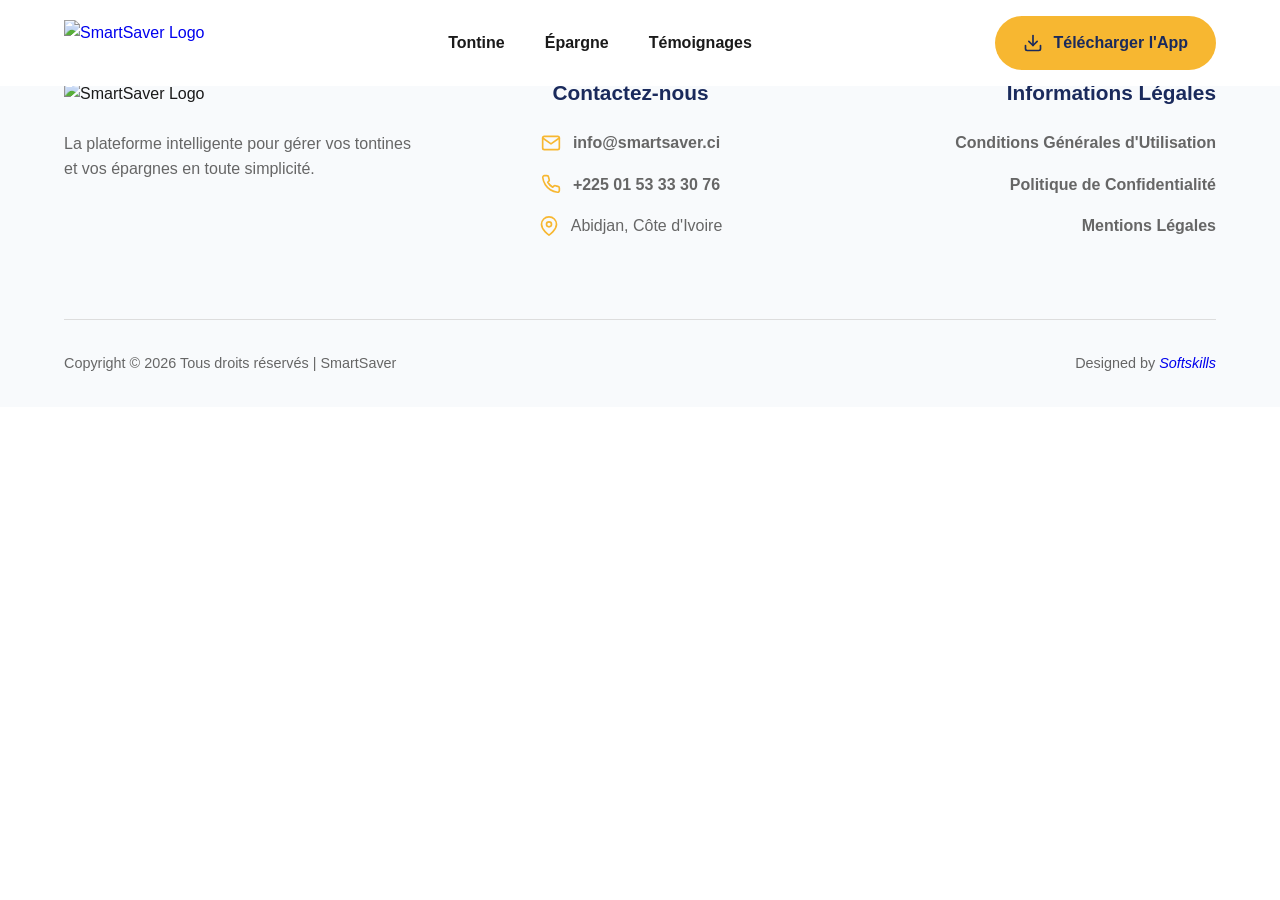
==== index.html @ 97bd50df "deploy V1" ====
<!doctype html>
<html lang="en">
  <head>
    <meta charset="UTF-8" />
    <link rel="icon" type="image/svg+xml" href="/assets/favicon-qh0YWlLV.ico" />
    <meta name="viewport" content="width=device-width, initial-scale=1.0" />
    <title>smartsaver</title>
    <script type="module" crossorigin src="/assets/index-D0YZO7ug.js"></script>
    <link rel="stylesheet" crossorigin href="/assets/index-Jm0I8mR9.css">
  </head>
  <body>
    <div id="root"></div>
  </body>
</html>
---- assets/index-Jm0I8mR9.css ----
:root{--primary: #1a2a5c;--primary-light: #2a407c;--accent: #f7b731;--accent-hover: #e5a620;--text-main: #1a1a1a;--text-muted: #666;--bg-light: #f8fafc;--bg-white: #ffffff}html{scroll-behavior:smooth}*{margin:0;padding:0;box-sizing:border-box;font-family:Poppins,sans-serif}body{color:var(--text-main);background-color:var(--bg-white);line-height:1.6;overflow-x:hidden}a{text-decoration:none}h1,h2,h3,h4{font-weight:700;line-height:1.2}h1{font-size:3.5rem;letter-spacing:-1px}h2{font-size:2.5rem;margin-bottom:1.5rem}.text-center{text-align:center}.subtitle-text{font-size:1.1rem;color:var(--text-muted);margin-bottom:4rem;max-width:600px;margin-left:auto;margin-right:auto}.btn-primary,.btn-secondary{display:inline-flex;align-items:center;justify-content:center;gap:10px;padding:14px 28px;border-radius:50px;font-weight:600;font-size:1rem;transition:all .3s ease;cursor:pointer}.btn-primary{background-color:var(--accent);color:var(--primary)}.btn-primary:hover{background-color:var(--accent-hover);transform:translateY(-3px);box-shadow:0 10px 20px #f7b7314d}.btn-secondary{background-color:#ffffff1a;color:#fff;border:1px solid rgba(255,255,255,.3)}.btn-secondary:hover{background-color:#fff3;transform:translateY(-3px)}.btn-large{font-size:1.2rem;padding:18px 36px}header{background-color:var(--bg-white);padding:1rem 5%;display:flex;justify-content:space-between;align-items:center;position:fixed;width:100%;top:0;z-index:1000;transition:box-shadow .3s ease}header.scrolled{box-shadow:0 4px 20px #0000000d}.logo-img{height:45px;width:auto;display:block}.nav-links{display:flex;gap:2.5rem}.nav-links a{color:var(--text-main);font-weight:600;position:relative}.nav-links a:after{content:"";position:absolute;bottom:-5px;left:0;width:0;height:2px;background-color:var(--accent);transition:width .3s ease}.nav-links a:hover:after{width:100%}.hero{display:flex;align-items:center;justify-content:space-between;padding:10rem 5% 6rem;background:linear-gradient(135deg,var(--primary) 0%,var(--primary-light) 100%);color:#fff;min-height:100vh}.hero-content{flex:1;max-width:650px}.hero-content h1 span{color:var(--accent)}.hero-content p{font-size:1.25rem;margin:1.5rem 0 2.5rem;opacity:.9;font-weight:400}.hero-buttons{display:flex;gap:1rem;flex-wrap:wrap}.hero-image{flex:1;display:flex;justify-content:flex-end}@keyframes float{0%{transform:translateY(0)}50%{transform:translateY(-20px)}to{transform:translateY(0)}}.floating{animation:float 6s ease-in-out infinite}.phone-mockup{width:320px;height:650px;background-color:var(--bg-light);border-radius:45px;border:12px solid #111;box-shadow:0 30px 60px #0006;overflow:hidden}.phone-mockup img{width:100%;height:100%;object-fit:cover}.feature-section{display:flex;align-items:center;justify-content:space-between;padding:8rem 5%;gap:4rem}.section-light{background-color:var(--bg-white)}.section-dark{background-color:var(--bg-light)}.feature-text{flex:1;max-width:550px}.feature-visual{flex:1;display:flex;justify-content:center}.badge{display:inline-block;padding:6px 16px;background-color:#1a2a5c1a;color:var(--primary);border-radius:20px;font-weight:700;font-size:.9rem;margin-bottom:1.5rem;text-transform:uppercase}.badge-yellow{background-color:#f7b73133;color:#d49513}.feature-list{list-style:none;margin-top:2rem}.feature-list li{position:relative;padding-left:35px;margin-bottom:1.5rem;font-size:1.1rem;color:var(--text-muted)}.feature-list li:before{content:"✓";position:absolute;left:0;top:0;width:24px;height:24px;background-color:var(--accent);color:var(--primary);border-radius:50%;display:flex;align-items:center;justify-content:center;font-weight:700;font-size:.8rem}.visual-card{background:#fff;padding:3rem;border-radius:24px;box-shadow:0 20px 40px #00000014;width:100%;max-width:450px}.visual-card h3{color:var(--primary);margin-bottom:1.5rem;font-size:1.5rem}.progress-bar{height:12px;background:#eee;border-radius:10px;margin-bottom:1rem;overflow:hidden}.progress{height:100%;background:var(--accent);border-radius:10px}.stats{display:flex;justify-content:space-between;font-weight:600;color:var(--text-muted);font-size:.9rem}.dark-card{background:var(--primary);color:#fff;text-align:center}.dark-card h3{color:var(--accent)}.dark-card h2{font-size:3.5rem;margin:1rem 0}.dark-card p{opacity:.8;font-size:1.1rem}.testimonials-section{padding:6rem 5% 8rem}.testimonials-grid{display:grid;grid-template-columns:repeat(auto-fit,minmax(320px,1fr));gap:2.5rem;margin-top:2rem}.testimonial-card{background-color:var(--bg-light);padding:2.5rem;border-radius:20px;box-shadow:0 10px 30px #00000008;transition:transform .3s ease}.testimonial-card:hover{transform:translateY(-10px)}.stars{color:var(--accent);font-size:1.3rem;margin-bottom:1rem;letter-spacing:2px}.testimonial-card p{font-size:1rem;font-style:italic;color:var(--text-muted);margin-bottom:2rem;line-height:1.7}.author{display:flex;align-items:center;gap:1rem}.avatar{width:50px;height:50px;border-radius:50%;display:flex;align-items:center;justify-content:center;font-weight:700;font-size:1.2rem;color:#fff}.avatar-1{background-color:#f7b731}.avatar-2{background-color:#1a2a5c}.avatar-3{background-color:#20bf6b}.author-info h4{margin-bottom:.2rem;font-size:1.1rem;color:var(--text-main)}.author-info span{font-size:.85rem;color:var(--text-muted);font-weight:600}.download-section{padding:4rem 5% 8rem;background:#fff;text-align:center}.download-box{background:linear-gradient(135deg,var(--primary) 0%,#111b3d 100%);color:#fff;padding:5rem 3rem;border-radius:30px;max-width:900px;margin:0 auto;box-shadow:0 30px 60px #1a2a5c33}.download-box h2{font-size:2.8rem;margin-bottom:1.5rem}.download-box p{font-size:1.2rem;margin-bottom:3rem;opacity:.9}.apk-notice{font-size:.95rem;opacity:.6;margin-top:1.5rem;margin-bottom:0}footer{background:var(--bg-light);padding:5rem 5% 2rem;border-top:1px solid #eaeaea}.logo-img-footer{height:50px;width:auto;margin-bottom:1.5rem}.footer-content{display:flex;justify-content:space-between;align-items:flex-start;flex-wrap:wrap;gap:2rem;margin-bottom:4rem}.footer-brand{flex:1;min-width:250px;max-width:350px}.footer-brand p{color:var(--text-muted);font-size:1rem}.footer-contact{flex:1;min-width:250px;display:flex;flex-direction:column;align-items:center;text-align:center}.footer-contact h4{font-size:1.3rem;color:var(--primary);margin-bottom:1.5rem}.footer-contact ul{list-style:none;display:flex;flex-direction:column;align-items:center}.footer-contact li{display:flex;align-items:center;gap:12px;margin-bottom:1rem;color:var(--text-muted)}.footer-contact a{color:var(--text-muted);font-weight:600;transition:color .3s ease}.footer-contact a:hover{color:var(--accent)}.footer-contact a:hover+.icon svg{stroke:var(--primary)}.icon{display:flex;align-items:center;justify-content:center;color:var(--accent)}.icon svg{stroke:var(--accent);transition:stroke .3s ease}.footer-links{flex:1;min-width:250px;display:flex;flex-direction:column;align-items:flex-end;text-align:right}.footer-links h4{font-size:1.3rem;color:var(--primary);margin-bottom:1.5rem}.footer-links ul{list-style:none;display:flex;flex-direction:column}.footer-links li{margin-bottom:1rem}.footer-links a{color:var(--text-muted);font-weight:600;transition:color .3s ease}.footer-links a:hover{color:var(--accent)}.footer-bottom{display:flex;justify-content:space-between;padding-top:2rem;border-top:1px solid #ddd;color:var(--text-muted);font-size:.9rem}.legal-section{padding:10rem 5% 6rem;max-width:900px;margin:0 auto;background-color:var(--bg-white);min-height:80vh}.legal-section h1{color:var(--primary);font-size:2.5rem;margin-bottom:2rem;border-bottom:2px solid var(--accent);padding-bottom:1rem}.legal-section h2{color:var(--primary-light);font-size:1.5rem;margin-top:2.5rem;margin-bottom:1rem}.legal-section p{margin-bottom:1rem;font-size:1.05rem;color:var(--text-muted);line-height:1.8}.legal-section ul{margin-left:1.5rem;margin-bottom:1.5rem}.legal-section li{margin-bottom:.5rem;font-size:1.05rem;color:var(--text-muted)}.reveal{opacity:0;transition:all .8s cubic-bezier(.5,0,0,1)}.reveal.active{opacity:1;transform:translate(0)}.fade-bottom{transform:translateY(50px)}.fade-left{transform:translate(50px)}.fade-right{transform:translate(-50px)}@media(max-width:992px){h1{font-size:2.8rem}.hero{flex-direction:column;text-align:center;padding-top:8rem}.hero-buttons{justify-content:center}.hero-image{margin-top:4rem;justify-content:center}.feature-section{flex-direction:column;gap:3rem;text-align:center}#epargne{flex-direction:column-reverse}.feature-list li{text-align:left}.nav-links{display:none}.footer-content{flex-direction:column;align-items:center;text-align:center;gap:3rem}.footer-brand{display:flex;flex-direction:column;align-items:center}.footer-links{align-items:center;text-align:center}.legal-section{padding:8rem 5% 4rem}}@media(max-width:768px){.footer-bottom{flex-direction:column;align-items:center;text-align:center;gap:1rem}}
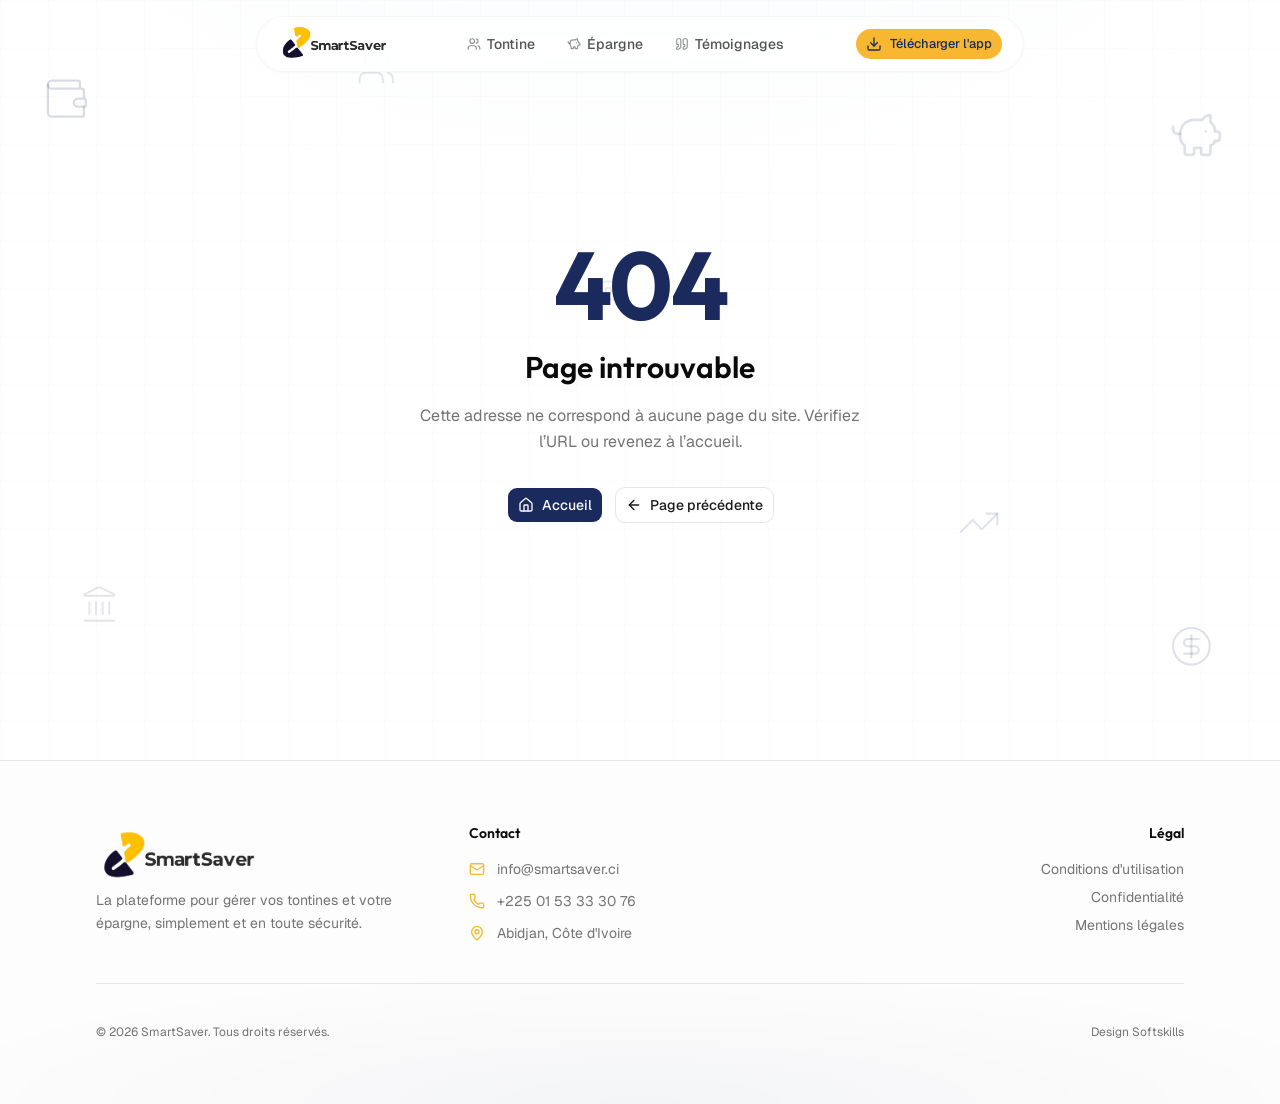
==== commit e69aa213: "V2" ====
--- a/index.html
+++ b/index.html
@@ -1,14 +1,17 @@
-<!doctype html>
-<html lang="en">
-  <head>
-    <meta charset="UTF-8" />
-    <link rel="icon" type="image/svg+xml" href="/assets/favicon-qh0YWlLV.ico" />
-    <meta name="viewport" content="width=device-width, initial-scale=1.0" />
-    <title>smartsaver</title>
-    <script type="module" crossorigin src="/assets/index-D0YZO7ug.js"></script>
-    <link rel="stylesheet" crossorigin href="/assets/index-Jm0I8mR9.css">
-  </head>
-  <body>
-    <div id="root"></div>
-  </body>
-</html>
+<!doctype html>
+<html lang="en">
+  <head>
+    <meta charset="UTF-8" />
+    <link rel="icon" type="image/svg+xml" href="/assets/ico-BaSjyfJG.png" />
+    <meta name="viewport" content="width=device-width, initial-scale=1.0" />
+    <title>
+      Smartsaver | Gérez votre argent, simplement et en toute sécurité.
+    </title>
+    <script type="module" crossorigin src="/assets/index-CR2EP7nE.js"></script>
+    <link rel="stylesheet" crossorigin href="/assets/index-DtNZ1sTd.css">
+  </head>
+  <body>
+    <div id="root"></div>+
+  </body>
+</html>
--- a/assets/index-DtNZ1sTd.css
+++ b/assets/index-DtNZ1sTd.css
@@ -0,0 +1 @@
+@layer properties{@supports (((-webkit-hyphens:none)) and (not (margin-trim:inline))) or ((-moz-orient:inline) and (not (color:rgb(from red r g b)))){*,:before,:after,::backdrop{--tw-translate-x:0;--tw-translate-y:0;--tw-translate-z:0;--tw-rotate-x:initial;--tw-rotate-y:initial;--tw-rotate-z:initial;--tw-skew-x:initial;--tw-skew-y:initial;--tw-space-y-reverse:0;--tw-space-x-reverse:0;--tw-divide-x-reverse:0;--tw-border-style:solid;--tw-gradient-position:initial;--tw-gradient-from:#0000;--tw-gradient-via:#0000;--tw-gradient-to:#0000;--tw-gradient-stops:initial;--tw-gradient-via-stops:initial;--tw-gradient-from-position:0%;--tw-gradient-via-position:50%;--tw-gradient-to-position:100%;--tw-leading:initial;--tw-font-weight:initial;--tw-tracking:initial;--tw-ordinal:initial;--tw-slashed-zero:initial;--tw-numeric-figure:initial;--tw-numeric-spacing:initial;--tw-numeric-fraction:initial;--tw-shadow:0 0 #0000;--tw-shadow-color:initial;--tw-shadow-alpha:100%;--tw-inset-shadow:0 0 #0000;--tw-inset-shadow-color:initial;--tw-inset-shadow-alpha:100%;--tw-ring-color:initial;--tw-ring-shadow:0 0 #0000;--tw-inset-ring-color:initial;--tw-inset-ring-shadow:0 0 #0000;--tw-ring-inset:initial;--tw-ring-offset-width:0px;--tw-ring-offset-color:#fff;--tw-ring-offset-shadow:0 0 #0000;--tw-outline-style:solid;--tw-blur:initial;--tw-brightness:initial;--tw-contrast:initial;--tw-grayscale:initial;--tw-hue-rotate:initial;--tw-invert:initial;--tw-opacity:initial;--tw-saturate:initial;--tw-sepia:initial;--tw-drop-shadow:initial;--tw-drop-shadow-color:initial;--tw-drop-shadow-alpha:100%;--tw-drop-shadow-size:initial;--tw-backdrop-blur:initial;--tw-backdrop-brightness:initial;--tw-backdrop-contrast:initial;--tw-backdrop-grayscale:initial;--tw-backdrop-hue-rotate:initial;--tw-backdrop-invert:initial;--tw-backdrop-opacity:initial;--tw-backdrop-saturate:initial;--tw-backdrop-sepia:initial;--tw-duration:initial;--tw-ease:initial;--tw-scale-x:1;--tw-scale-y:1;--tw-scale-z:1;--tw-content:"";--tw-animation-delay:0s;--tw-animation-direction:normal;--tw-animation-duration:initial;--tw-animation-fill-mode:none;--tw-animation-iteration-count:1;--tw-enter-blur:0;--tw-enter-opacity:1;--tw-enter-rotate:0;--tw-enter-scale:1;--tw-enter-translate-x:0;--tw-enter-translate-y:0;--tw-exit-blur:0;--tw-exit-opacity:1;--tw-exit-rotate:0;--tw-exit-scale:1;--tw-exit-translate-x:0;--tw-exit-translate-y:0}}}@layer theme{:root,:host{--font-mono:ui-monospace, SFMono-Regular, Menlo, Monaco, Consolas, "Liberation Mono", "Courier New", monospace;--color-amber-200:oklch(92.4% .12 95.746);--color-amber-300:oklch(87.9% .169 91.605);--color-emerald-400:oklch(76.5% .177 163.223);--color-emerald-600:oklch(59.6% .145 163.225);--color-gray-500:oklch(55.1% .027 264.364);--color-black:#000;--color-white:#fff;--spacing:.25rem;--container-xs:20rem;--container-sm:24rem;--container-md:28rem;--container-lg:32rem;--container-xl:36rem;--container-2xl:42rem;--container-3xl:48rem;--container-6xl:72rem;--text-xs:.75rem;--text-xs--line-height:calc(1 / .75);--text-sm:.875rem;--text-sm--line-height:calc(1.25 / .875);--text-base:1rem;--text-base--line-height: 1.5 ;--text-lg:1.125rem;--text-lg--line-height:calc(1.75 / 1.125);--text-xl:1.25rem;--text-xl--line-height:calc(1.75 / 1.25);--text-2xl:1.5rem;--text-2xl--line-height:calc(2 / 1.5);--text-3xl:1.875rem;--text-3xl--line-height: 1.2 ;--text-4xl:2.25rem;--text-4xl--line-height:calc(2.5 / 2.25);--text-5xl:3rem;--text-5xl--line-height:1;--text-6xl:3.75rem;--text-6xl--line-height:1;--text-7xl:4.5rem;--text-7xl--line-height:1;--text-8xl:6rem;--text-8xl--line-height:1;--font-weight-medium:500;--font-weight-semibold:600;--font-weight-bold:700;--tracking-tighter:-.05em;--tracking-tight:-.025em;--tracking-wide:.025em;--tracking-wider:.05em;--leading-tight:1.25;--leading-snug:1.375;--leading-relaxed:1.625;--radius-md:calc(var(--radius) * .8);--ease-out:cubic-bezier(0, 0, .2, 1);--ease-in-out:cubic-bezier(.4, 0, .2, 1);--animate-pulse:pulse 2s cubic-bezier(.4, 0, .6, 1) infinite;--blur-xs:4px;--blur-sm:8px;--blur-md:12px;--blur-xl:24px;--blur-2xl:40px;--default-transition-duration:.15s;--default-transition-timing-function:cubic-bezier(.4, 0, .2, 1);--default-font-family:"Geist Variable", sans-serif;--default-mono-font-family:var(--font-mono)}}@layer base{*,:after,:before,::backdrop{box-sizing:border-box;border:0 solid;margin:0;padding:0}::file-selector-button{box-sizing:border-box;border:0 solid;margin:0;padding:0}html,:host{-webkit-text-size-adjust:100%;tab-size:4;line-height:1.5;font-family:var(--default-font-family,ui-sans-serif, system-ui, sans-serif, "Apple Color Emoji", "Segoe UI Emoji", "Segoe UI Symbol", "Noto Color Emoji");font-feature-settings:var(--default-font-feature-settings,normal);font-variation-settings:var(--default-font-variation-settings,normal);-webkit-tap-highlight-color:transparent}hr{height:0;color:inherit;border-top-width:1px}abbr:where([title]){-webkit-text-decoration:underline dotted;text-decoration:underline dotted}h1,h2,h3,h4,h5,h6{font-size:inherit;font-weight:inherit}a{color:inherit;-webkit-text-decoration:inherit;text-decoration:inherit}b,strong{font-weight:bolder}code,kbd,samp,pre{font-family:var(--default-mono-font-family,ui-monospace, SFMono-Regular, Menlo, Monaco, Consolas, "Liberation Mono", "Courier New", monospace);font-feature-settings:var(--default-mono-font-feature-settings,normal);font-variation-settings:var(--default-mono-font-variation-settings,normal);font-size:1em}small{font-size:80%}sub,sup{vertical-align:baseline;font-size:75%;line-height:0;position:relative}sub{bottom:-.25em}sup{top:-.5em}table{text-indent:0;border-color:inherit;border-collapse:collapse}:-moz-focusring{outline:auto}progress{vertical-align:baseline}summary{display:list-item}ol,ul,menu{list-style:none}img,svg,video,canvas,audio,iframe,embed,object{vertical-align:middle;display:block}img,video{max-width:100%;height:auto}button,input,select,optgroup,textarea{font:inherit;font-feature-settings:inherit;font-variation-settings:inherit;letter-spacing:inherit;color:inherit;opacity:1;background-color:#0000;border-radius:0}::file-selector-button{font:inherit;font-feature-settings:inherit;font-variation-settings:inherit;letter-spacing:inherit;color:inherit;opacity:1;background-color:#0000;border-radius:0}:where(select:is([multiple],[size])) optgroup{font-weight:bolder}:where(select:is([multiple],[size])) optgroup option{padding-inline-start:20px}::file-selector-button{margin-inline-end:4px}::placeholder{opacity:1}@supports (not ((-webkit-appearance:-apple-pay-button))) or (contain-intrinsic-size:1px){::placeholder{color:currentColor}@supports (color:color-mix(in lab,red,red)){::placeholder{color:color-mix(in oklab,currentcolor 50%,transparent)}}}textarea{resize:vertical}::-webkit-search-decoration{-webkit-appearance:none}::-webkit-date-and-time-value{min-height:1lh;text-align:inherit}::-webkit-datetime-edit{display:inline-flex}::-webkit-datetime-edit-fields-wrapper{padding:0}::-webkit-datetime-edit{padding-block:0}::-webkit-datetime-edit-year-field{padding-block:0}::-webkit-datetime-edit-month-field{padding-block:0}::-webkit-datetime-edit-day-field{padding-block:0}::-webkit-datetime-edit-hour-field{padding-block:0}::-webkit-datetime-edit-minute-field{padding-block:0}::-webkit-datetime-edit-second-field{padding-block:0}::-webkit-datetime-edit-millisecond-field{padding-block:0}::-webkit-datetime-edit-meridiem-field{padding-block:0}::-webkit-calendar-picker-indicator{line-height:1}:-moz-ui-invalid{box-shadow:none}button,input:where([type=button],[type=reset],[type=submit]){appearance:button}::file-selector-button{appearance:button}::-webkit-inner-spin-button{height:auto}::-webkit-outer-spin-button{height:auto}[hidden]:where(:not([hidden=until-found])){display:none!important}*,:before,:after{box-sizing:border-box}*{border-color:var(--border);outline-color:var(--ring)}@supports (color:color-mix(in lab,red,red)){*{outline-color:color-mix(in oklab,var(--ring) 50%,transparent)}}html{scroll-behavior:smooth;-webkit-font-smoothing:antialiased;-moz-osx-font-smoothing:grayscale;font-family:Geist Variable,sans-serif}body{margin:calc(var(--spacing) * 0);--tw-leading:var(--leading-relaxed);min-height:100vh;line-height:var(--leading-relaxed);color:var(--text-main);background-color:var(--bg-white);background-image:radial-gradient(100% 70% at 50% -20%,#f8fafc,#0000 55%);overflow-x:hidden}a{text-decoration-line:none}h1,h2,h3,h4{--tw-leading:var(--leading-tight);font-family:Outfit Variable,Outfit,ui-sans-serif,sans-serif;line-height:var(--leading-tight);--tw-font-weight:var(--font-weight-bold);font-weight:var(--font-weight-bold)}}@layer components{.fx-grid-light{background-image:linear-gradient(#0f172a0a 1px,#0000 1px),linear-gradient(90deg,#0f172a0a 1px,#0000 1px);background-size:48px 48px}.fx-grid-dark{background-image:linear-gradient(#ffffff0f 1px,#0000 1px),linear-gradient(90deg,#ffffff0f 1px,#0000 1px);background-size:48px 48px}.ss-jelly-loader{--uib-size:60px;--uib-color:var(--primary);--uib-speed:2.6s;--uib-dot-size:calc(var(--uib-size) * .23);width:var(--uib-size);height:var(--uib-dot-size);filter:url(#ss-jelly-ooze-filter);justify-content:space-between;align-items:center;display:flex;position:relative}.ss-jelly-loader__dot{top:calc(50% - var(--uib-dot-size) / 2);left:calc(0px - var(--uib-dot-size) / 2);height:var(--uib-dot-size);width:var(--uib-dot-size);background-color:var(--uib-color);animation:ss-jelly-stream var(--uib-speed) linear infinite both;border-radius:50%;transition:background-color .3s;display:block;position:absolute}.ss-jelly-loader__dot:nth-child(2){animation-delay:calc(var(--uib-speed) * -.2)}.ss-jelly-loader__dot:nth-child(3){animation-delay:calc(var(--uib-speed) * -.4)}.ss-jelly-loader__dot:nth-child(4){animation-delay:calc(var(--uib-speed) * -.6)}.ss-jelly-loader__dot:nth-child(5){animation-delay:calc(var(--uib-speed) * -.8)}@keyframes ss-jelly-stream{0%,to{transform:translate(0)scale(0)}50%{transform:translate(calc(var(--uib-size) * .5)) scale(1)}99.999%{transform:translate(calc(var(--uib-size))) scale(0)}}}@layer utilities{.\@container\/card-header{container:card-header/inline-size}.pointer-events-auto{pointer-events:auto}.pointer-events-none{pointer-events:none}.visible{visibility:visible}.sr-only{clip-path:inset(50%);white-space:nowrap;border-width:0;width:1px;height:1px;margin:-1px;padding:0;position:absolute;overflow:hidden}.absolute{position:absolute}.fixed{position:fixed}.relative{position:relative}.inset-0{inset:calc(var(--spacing) * 0)}.start{inset-inline-start:var(--spacing)}.-top-12{top:calc(var(--spacing) * -12)}.-top-16{top:calc(var(--spacing) * -16)}.top-0{top:calc(var(--spacing) * 0)}.top-1\/2{top:50%}.top-3{top:calc(var(--spacing) * 3)}.top-4{top:calc(var(--spacing) * 4)}.top-\[6\%\]{top:6%}.top-\[8\%\]{top:8%}.top-\[10\%\]{top:10%}.top-\[14\%\]{top:14%}.top-\[20\%\]{top:20%}.top-\[22\%\]{top:22%}.top-\[36\%\]{top:36%}.top-\[38\%\]{top:38%}.top-\[42\%\]{top:42%}.-right-3{right:calc(var(--spacing) * -3)}.-right-12{right:calc(var(--spacing) * -12)}.-right-16{right:calc(var(--spacing) * -16)}.right-0{right:calc(var(--spacing) * 0)}.right-3{right:calc(var(--spacing) * 3)}.right-4{right:calc(var(--spacing) * 4)}.right-\[4\%\]{right:4%}.right-\[5\%\]{right:5%}.right-\[7\%\]{right:7%}.right-\[8\%\]{right:8%}.right-\[22\%\]{right:22%}.right-\[28\%\]{right:28%}.-bottom-12{bottom:calc(var(--spacing) * -12)}.bottom-0{bottom:calc(var(--spacing) * 0)}.bottom-6{bottom:calc(var(--spacing) * 6)}.bottom-\[12\%\]{bottom:12%}.bottom-\[14\%\]{bottom:14%}.bottom-\[16\%\]{bottom:16%}.bottom-\[18\%\]{bottom:18%}.bottom-\[28\%\]{bottom:28%}.bottom-\[38\%\]{bottom:38%}.-left-12{left:calc(var(--spacing) * -12)}.left-0{left:calc(var(--spacing) * 0)}.left-1\/2{left:50%}.left-\[2\%\]{left:2%}.left-\[3\%\]{left:3%}.left-\[5\%\]{left:5%}.left-\[6\%\]{left:6%}.left-\[10\%\]{left:10%}.left-\[12\%\]{left:12%}.left-\[28\%\]{left:28%}.left-\[38\%\]{left:38%}.left-\[42\%\]{left:42%}.left-\[46\%\]{left:46%}.left-\[48\%\]{left:48%}.left-\[52\%\]{left:52%}.z-0{z-index:0}.z-10{z-index:10}.z-40{z-index:40}.z-50{z-index:50}.z-\[1\]{z-index:1}.col-start-2{grid-column-start:2}.row-span-2{grid-row:span 2/span 2}.row-start-1{grid-row-start:1}.mx-auto{margin-inline:auto}.my-10{margin-block:calc(var(--spacing) * 10)}.-mt-4{margin-top:calc(var(--spacing) * -4)}.mt-0\.5{margin-top:calc(var(--spacing) * .5)}.mt-1{margin-top:calc(var(--spacing) * 1)}.mt-3{margin-top:calc(var(--spacing) * 3)}.mt-auto{margin-top:auto}.-ml-3{margin-left:calc(var(--spacing) * -3)}.-ml-4{margin-left:calc(var(--spacing) * -4)}.block{display:block}.flex{display:flex}.grid{display:grid}.hidden{display:none}.inline-block{display:inline-block}.inline-flex{display:inline-flex}.aspect-\[9\/19\]{aspect-ratio:9/19}.aspect-square{aspect-ratio:1}.size-2{width:calc(var(--spacing) * 2);height:calc(var(--spacing) * 2)}.size-3\.5{width:calc(var(--spacing) * 3.5);height:calc(var(--spacing) * 3.5)}.size-4{width:calc(var(--spacing) * 4);height:calc(var(--spacing) * 4)}.size-5{width:calc(var(--spacing) * 5);height:calc(var(--spacing) * 5)}.size-6{width:calc(var(--spacing) * 6);height:calc(var(--spacing) * 6)}.size-7{width:calc(var(--spacing) * 7);height:calc(var(--spacing) * 7)}.size-8{width:calc(var(--spacing) * 8);height:calc(var(--spacing) * 8)}.size-9{width:calc(var(--spacing) * 9);height:calc(var(--spacing) * 9)}.size-10{width:calc(var(--spacing) * 10);height:calc(var(--spacing) * 10)}.size-11{width:calc(var(--spacing) * 11);height:calc(var(--spacing) * 11)}.size-12{width:calc(var(--spacing) * 12);height:calc(var(--spacing) * 12)}.size-14{width:calc(var(--spacing) * 14);height:calc(var(--spacing) * 14)}.size-48{width:calc(var(--spacing) * 48);height:calc(var(--spacing) * 48)}.size-\[1\.125rem\]{width:1.125rem;height:1.125rem}.size-\[7\.5rem\]{width:7.5rem;height:7.5rem}.size-\[42\%\]{width:42%;height:42%}.size-full{width:100%;height:100%}.h-\(--radix-accordion-content-height\){height:var(--radix-accordion-content-height)}.h-1{height:calc(var(--spacing) * 1)}.h-2\.5{height:calc(var(--spacing) * 2.5)}.h-5{height:calc(var(--spacing) * 5)}.h-6{height:calc(var(--spacing) * 6)}.h-7{height:calc(var(--spacing) * 7)}.h-8{height:calc(var(--spacing) * 8)}.h-9{height:calc(var(--spacing) * 9)}.h-10{height:calc(var(--spacing) * 10)}.h-11{height:calc(var(--spacing) * 11)}.h-12{height:calc(var(--spacing) * 12)}.h-16{height:calc(var(--spacing) * 16)}.h-auto{height:auto}.h-full{height:100%}.min-h-0{min-height:calc(var(--spacing) * 0)}.min-h-12{min-height:calc(var(--spacing) * 12)}.min-h-\[min\(75vh\,600px\)\]{min-height:min(75vh,600px)}.min-h-\[min\(90vh\,720px\)\]{min-height:min(90vh,720px)}.min-h-dvh{min-height:100dvh}.min-h-screen{min-height:100vh}.w-12{width:calc(var(--spacing) * 12)}.w-\[min\(100\%\,280px\)\]{width:min(100%,280px)}.w-auto{width:auto}.w-fit{width:fit-content}.w-full{width:100%}.max-w-2xl{max-width:var(--container-2xl)}.max-w-3xl{max-width:var(--container-3xl)}.max-w-6xl{max-width:var(--container-6xl)}.max-w-\[5rem\]{max-width:5rem}.max-w-\[11rem\]{max-width:11rem}.max-w-lg{max-width:var(--container-lg)}.max-w-md{max-width:var(--container-md)}.max-w-xl{max-width:var(--container-xl)}.max-w-xs{max-width:var(--container-xs)}.min-w-0{min-width:calc(var(--spacing) * 0)}.flex-1{flex:1}.shrink-0{flex-shrink:0}.grow-0{flex-grow:0}.basis-full{flex-basis:100%}.-translate-x-1\/2{--tw-translate-x: -50% ;translate:var(--tw-translate-x) var(--tw-translate-y)}.-translate-y-1\/2{--tw-translate-y: -50% ;translate:var(--tw-translate-x) var(--tw-translate-y)}.-rotate-6{rotate:-6deg}.rotate-90{rotate:90deg}.transform{transform:var(--tw-rotate-x,) var(--tw-rotate-y,) var(--tw-rotate-z,) var(--tw-skew-x,) var(--tw-skew-y,)}.animate-pulse{animation:var(--animate-pulse)}.cursor-pointer{cursor:pointer}.touch-manipulation{touch-action:manipulation}.resize{resize:both}.scroll-mt-20{scroll-margin-top:calc(var(--spacing) * 20)}.auto-rows-min{grid-auto-rows:min-content}.grid-cols-3{grid-template-columns:repeat(3,minmax(0,1fr))}.flex-col{flex-direction:column}.flex-col-reverse{flex-direction:column-reverse}.flex-wrap{flex-wrap:wrap}.items-center{align-items:center}.items-start{align-items:flex-start}.justify-between{justify-content:space-between}.justify-center{justify-content:center}.justify-start{justify-content:flex-start}.gap-0{gap:calc(var(--spacing) * 0)}.gap-0\.5{gap:calc(var(--spacing) * .5)}.gap-1{gap:calc(var(--spacing) * 1)}.gap-1\.5{gap:calc(var(--spacing) * 1.5)}.gap-2{gap:calc(var(--spacing) * 2)}.gap-2\.5{gap:calc(var(--spacing) * 2.5)}.gap-3{gap:calc(var(--spacing) * 3)}.gap-3\.5{gap:calc(var(--spacing) * 3.5)}.gap-4{gap:calc(var(--spacing) * 4)}.gap-5{gap:calc(var(--spacing) * 5)}.gap-8{gap:calc(var(--spacing) * 8)}.gap-10{gap:calc(var(--spacing) * 10)}.gap-12{gap:calc(var(--spacing) * 12)}.gap-14{gap:calc(var(--spacing) * 14)}:where(.space-y-1>:not(:last-child)){--tw-space-y-reverse:0;margin-block-start:calc(calc(var(--spacing) * 1) * var(--tw-space-y-reverse));margin-block-end:calc(calc(var(--spacing) * 1) * calc(1 - var(--tw-space-y-reverse)))}:where(.space-y-1\.5>:not(:last-child)){--tw-space-y-reverse:0;margin-block-start:calc(calc(var(--spacing) * 1.5) * var(--tw-space-y-reverse));margin-block-end:calc(calc(var(--spacing) * 1.5) * calc(1 - var(--tw-space-y-reverse)))}:where(.space-y-2>:not(:last-child)){--tw-space-y-reverse:0;margin-block-start:calc(calc(var(--spacing) * 2) * var(--tw-space-y-reverse));margin-block-end:calc(calc(var(--spacing) * 2) * calc(1 - var(--tw-space-y-reverse)))}:where(.space-y-3>:not(:last-child)){--tw-space-y-reverse:0;margin-block-start:calc(calc(var(--spacing) * 3) * var(--tw-space-y-reverse));margin-block-end:calc(calc(var(--spacing) * 3) * calc(1 - var(--tw-space-y-reverse)))}:where(.space-y-4>:not(:last-child)){--tw-space-y-reverse:0;margin-block-start:calc(calc(var(--spacing) * 4) * var(--tw-space-y-reverse));margin-block-end:calc(calc(var(--spacing) * 4) * calc(1 - var(--tw-space-y-reverse)))}:where(.space-y-5>:not(:last-child)){--tw-space-y-reverse:0;margin-block-start:calc(calc(var(--spacing) * 5) * var(--tw-space-y-reverse));margin-block-end:calc(calc(var(--spacing) * 5) * calc(1 - var(--tw-space-y-reverse)))}:where(.space-y-6>:not(:last-child)){--tw-space-y-reverse:0;margin-block-start:calc(calc(var(--spacing) * 6) * var(--tw-space-y-reverse));margin-block-end:calc(calc(var(--spacing) * 6) * calc(1 - var(--tw-space-y-reverse)))}:where(.space-y-12>:not(:last-child)){--tw-space-y-reverse:0;margin-block-start:calc(calc(var(--spacing) * 12) * var(--tw-space-y-reverse));margin-block-end:calc(calc(var(--spacing) * 12) * calc(1 - var(--tw-space-y-reverse)))}.gap-x-6{column-gap:calc(var(--spacing) * 6)}:where(.-space-x-2>:not(:last-child)){--tw-space-x-reverse:0;margin-inline-start:calc(calc(var(--spacing) * -2) * var(--tw-space-x-reverse));margin-inline-end:calc(calc(var(--spacing) * -2) * calc(1 - var(--tw-space-x-reverse)))}.gap-y-2{row-gap:calc(var(--spacing) * 2)}:where(.divide-x>:not(:last-child)){--tw-divide-x-reverse:0;border-inline-style:var(--tw-border-style);border-inline-start-width:calc(1px * var(--tw-divide-x-reverse));border-inline-end-width:calc(1px * calc(1 - var(--tw-divide-x-reverse)))}:where(.divide-border\/60>:not(:last-child)){border-color:var(--border)}@supports (color:color-mix(in lab,red,red)){:where(.divide-border\/60>:not(:last-child)){border-color:color-mix(in oklab,var(--border) 60%,transparent)}}.self-start{align-self:flex-start}.justify-self-end{justify-self:flex-end}.truncate{text-overflow:ellipsis;white-space:nowrap;overflow:hidden}.overflow-hidden{overflow:hidden}.overflow-x-hidden{overflow-x:hidden}.rounded-2xl{border-radius:calc(var(--radius) * 1.8)}.rounded-4xl{border-radius:calc(var(--radius) * 2.6)}.rounded-\[1\.75rem\]{border-radius:1.75rem}.rounded-\[2\.5rem\]{border-radius:2.5rem}.rounded-\[2rem\]{border-radius:2rem}.rounded-\[min\(var\(--radius-md\)\,10px\)\]{border-radius:min(var(--radius-md),10px)}.rounded-\[min\(var\(--radius-md\)\,12px\)\]{border-radius:min(var(--radius-md),12px)}.rounded-full{border-radius:3.40282e38px}.rounded-lg{border-radius:var(--radius)}.rounded-xl{border-radius:calc(var(--radius) * 1.4)}.rounded-t-xl{border-top-left-radius:calc(var(--radius) * 1.4);border-top-right-radius:calc(var(--radius) * 1.4)}.rounded-l-3xl{border-top-left-radius:calc(var(--radius) * 2.2);border-bottom-left-radius:calc(var(--radius) * 2.2)}.rounded-b-xl{border-bottom-right-radius:calc(var(--radius) * 1.4);border-bottom-left-radius:calc(var(--radius) * 1.4)}.border{border-style:var(--tw-border-style);border-width:1px}.border-0{border-style:var(--tw-border-style);border-width:0}.border-\[10px\]{border-style:var(--tw-border-style);border-width:10px}.border-y{border-block-style:var(--tw-border-style);border-block-width:1px}.border-t{border-top-style:var(--tw-border-style);border-top-width:1px}.border-b{border-bottom-style:var(--tw-border-style);border-bottom-width:1px}.border-l{border-left-style:var(--tw-border-style);border-left-width:1px}.border-dashed{--tw-border-style:dashed;border-style:dashed}.border-\(--accent\)\/25{border-color:var(--accent)}@supports (color:color-mix(in lab,red,red)){.border-\(--accent\)\/25{border-color:color-mix(in oklab,var(--accent) 25%,transparent)}}.border-\(--accent\)\/30{border-color:var(--accent)}@supports (color:color-mix(in lab,red,red)){.border-\(--accent\)\/30{border-color:color-mix(in oklab,var(--accent) 30%,transparent)}}.border-\(--accent\)\/35{border-color:var(--accent)}@supports (color:color-mix(in lab,red,red)){.border-\(--accent\)\/35{border-color:color-mix(in oklab,var(--accent) 35%,transparent)}}.border-\(--accent\)\/40{border-color:var(--accent)}@supports (color:color-mix(in lab,red,red)){.border-\(--accent\)\/40{border-color:color-mix(in oklab,var(--accent) 40%,transparent)}}.border-\(--accent\)\/50{border-color:var(--accent)}@supports (color:color-mix(in lab,red,red)){.border-\(--accent\)\/50{border-color:color-mix(in oklab,var(--accent) 50%,transparent)}}.border-border,.border-border\/40{border-color:var(--border)}@supports (color:color-mix(in lab,red,red)){.border-border\/40{border-color:color-mix(in oklab,var(--border) 40%,transparent)}}.border-border\/50{border-color:var(--border)}@supports (color:color-mix(in lab,red,red)){.border-border\/50{border-color:color-mix(in oklab,var(--border) 50%,transparent)}}.border-border\/60{border-color:var(--border)}@supports (color:color-mix(in lab,red,red)){.border-border\/60{border-color:color-mix(in oklab,var(--border) 60%,transparent)}}.border-border\/70{border-color:var(--border)}@supports (color:color-mix(in lab,red,red)){.border-border\/70{border-color:color-mix(in oklab,var(--border) 70%,transparent)}}.border-border\/80{border-color:var(--border)}@supports (color:color-mix(in lab,red,red)){.border-border\/80{border-color:color-mix(in oklab,var(--border) 80%,transparent)}}.border-primary-foreground\/25{border-color:var(--primary-foreground)}@supports (color:color-mix(in lab,red,red)){.border-primary-foreground\/25{border-color:color-mix(in oklab,var(--primary-foreground) 25%,transparent)}}.border-primary-foreground\/35{border-color:var(--primary-foreground)}@supports (color:color-mix(in lab,red,red)){.border-primary-foreground\/35{border-color:color-mix(in oklab,var(--primary-foreground) 35%,transparent)}}.border-primary\/20{border-color:var(--primary)}@supports (color:color-mix(in lab,red,red)){.border-primary\/20{border-color:color-mix(in oklab,var(--primary) 20%,transparent)}}.border-transparent{border-color:#0000}.border-white\/10{border-color:#ffffff1a}@supports (color:color-mix(in lab,red,red)){.border-white\/10{border-color:color-mix(in oklab,var(--color-white) 10%,transparent)}}.border-white\/15{border-color:#ffffff26}@supports (color:color-mix(in lab,red,red)){.border-white\/15{border-color:color-mix(in oklab,var(--color-white) 15%,transparent)}}.bg-\(--accent\),.bg-\(--accent\)\/8{background-color:var(--accent)}@supports (color:color-mix(in lab,red,red)){.bg-\(--accent\)\/8{background-color:color-mix(in oklab,var(--accent) 8%,transparent)}}.bg-\(--accent\)\/10{background-color:var(--accent)}@supports (color:color-mix(in lab,red,red)){.bg-\(--accent\)\/10{background-color:color-mix(in oklab,var(--accent) 10%,transparent)}}.bg-\(--accent\)\/15{background-color:var(--accent)}@supports (color:color-mix(in lab,red,red)){.bg-\(--accent\)\/15{background-color:color-mix(in oklab,var(--accent) 15%,transparent)}}.bg-\(--accent\)\/20{background-color:var(--accent)}@supports (color:color-mix(in lab,red,red)){.bg-\(--accent\)\/20{background-color:color-mix(in oklab,var(--accent) 20%,transparent)}}.bg-\[\#1a2a5c\]{background-color:#1a2a5c}.bg-\[\#f7b731\]{background-color:#f7b731}.bg-\[var\(--accent\)\],.bg-\[var\(--accent\)\]\/15{background-color:var(--accent)}@supports (color:color-mix(in lab,red,red)){.bg-\[var\(--accent\)\]\/15{background-color:color-mix(in oklab,var(--accent) 15%,transparent)}}.bg-background,.bg-background\/70{background-color:var(--background)}@supports (color:color-mix(in lab,red,red)){.bg-background\/70{background-color:color-mix(in oklab,var(--background) 70%,transparent)}}.bg-background\/80{background-color:var(--background)}@supports (color:color-mix(in lab,red,red)){.bg-background\/80{background-color:color-mix(in oklab,var(--background) 80%,transparent)}}.bg-background\/85{background-color:var(--background)}@supports (color:color-mix(in lab,red,red)){.bg-background\/85{background-color:color-mix(in oklab,var(--background) 85%,transparent)}}.bg-black\/10{background-color:#0000001a}@supports (color:color-mix(in lab,red,red)){.bg-black\/10{background-color:color-mix(in oklab,var(--color-black) 10%,transparent)}}.bg-black\/25{background-color:#00000040}@supports (color:color-mix(in lab,red,red)){.bg-black\/25{background-color:color-mix(in oklab,var(--color-black) 25%,transparent)}}.bg-border,.bg-border\/60{background-color:var(--border)}@supports (color:color-mix(in lab,red,red)){.bg-border\/60{background-color:color-mix(in oklab,var(--border) 60%,transparent)}}.bg-card,.bg-card\/40{background-color:var(--card)}@supports (color:color-mix(in lab,red,red)){.bg-card\/40{background-color:color-mix(in oklab,var(--card) 40%,transparent)}}.bg-destructive\/10{background-color:var(--destructive)}@supports (color:color-mix(in lab,red,red)){.bg-destructive\/10{background-color:color-mix(in oklab,var(--destructive) 10%,transparent)}}.bg-emerald-600{background-color:var(--color-emerald-600)}.bg-muted,.bg-muted\/15{background-color:var(--muted)}@supports (color:color-mix(in lab,red,red)){.bg-muted\/15{background-color:color-mix(in oklab,var(--muted) 15%,transparent)}}.bg-muted\/20{background-color:var(--muted)}@supports (color:color-mix(in lab,red,red)){.bg-muted\/20{background-color:color-mix(in oklab,var(--muted) 20%,transparent)}}.bg-muted\/25{background-color:var(--muted)}@supports (color:color-mix(in lab,red,red)){.bg-muted\/25{background-color:color-mix(in oklab,var(--muted) 25%,transparent)}}.bg-muted\/50{background-color:var(--muted)}@supports (color:color-mix(in lab,red,red)){.bg-muted\/50{background-color:color-mix(in oklab,var(--muted) 50%,transparent)}}.bg-muted\/80{background-color:var(--muted)}@supports (color:color-mix(in lab,red,red)){.bg-muted\/80{background-color:color-mix(in oklab,var(--muted) 80%,transparent)}}.bg-muted\/90{background-color:var(--muted)}@supports (color:color-mix(in lab,red,red)){.bg-muted\/90{background-color:color-mix(in oklab,var(--muted) 90%,transparent)}}.bg-primary{background-color:var(--primary)}.bg-primary-foreground\/5{background-color:var(--primary-foreground)}@supports (color:color-mix(in lab,red,red)){.bg-primary-foreground\/5{background-color:color-mix(in oklab,var(--primary-foreground) 5%,transparent)}}.bg-primary-foreground\/10{background-color:var(--primary-foreground)}@supports (color:color-mix(in lab,red,red)){.bg-primary-foreground\/10{background-color:color-mix(in oklab,var(--primary-foreground) 10%,transparent)}}.bg-primary\/\[0\.1\]{background-color:var(--primary)}@supports (color:color-mix(in lab,red,red)){.bg-primary\/\[0\.1\]{background-color:color-mix(in oklab,var(--primary) 10%,transparent)}}.bg-primary\/\[0\.08\]{background-color:var(--primary)}@supports (color:color-mix(in lab,red,red)){.bg-primary\/\[0\.08\]{background-color:color-mix(in oklab,var(--primary) 8%,transparent)}}.bg-secondary{background-color:var(--secondary)}.bg-transparent{background-color:#0000}.bg-white\/10{background-color:#ffffff1a}@supports (color:color-mix(in lab,red,red)){.bg-white\/10{background-color:color-mix(in oklab,var(--color-white) 10%,transparent)}}.bg-white\/\[0\.06\]{background-color:#ffffff0f}@supports (color:color-mix(in lab,red,red)){.bg-white\/\[0\.06\]{background-color:color-mix(in oklab,var(--color-white) 6%,transparent)}}.bg-linear-to-b{--tw-gradient-position:to bottom}@supports (background-image:linear-gradient(in lab,red,red)){.bg-linear-to-b{--tw-gradient-position:to bottom in oklab}}.bg-linear-to-b{background-image:linear-gradient(var(--tw-gradient-stops))}.bg-linear-to-br{--tw-gradient-position:to bottom right}@supports (background-image:linear-gradient(in lab,red,red)){.bg-linear-to-br{--tw-gradient-position:to bottom right in oklab}}.bg-linear-to-br{background-image:linear-gradient(var(--tw-gradient-stops))}.bg-linear-to-r{--tw-gradient-position:to right}@supports (background-image:linear-gradient(in lab,red,red)){.bg-linear-to-r{--tw-gradient-position:to right in oklab}}.bg-linear-to-r{background-image:linear-gradient(var(--tw-gradient-stops))}.bg-gradient-to-b{--tw-gradient-position:to bottom in oklab;background-image:linear-gradient(var(--tw-gradient-stops))}.bg-gradient-to-r{--tw-gradient-position:to right in oklab;background-image:linear-gradient(var(--tw-gradient-stops))}.bg-\[radial-gradient\(circle_at_85\%_60\%\,rgba\(96\,165\,250\,0\.12\)\,transparent_45\%\)\]{background-image:radial-gradient(circle at 85% 60%,#60a5fa1f,#0000 45%)}.bg-\[radial-gradient\(ellipse_50\%_40\%_at_90\%_90\%\,rgba\(247\,183\,49\,0\.07\)\,transparent\)\]{background-image:radial-gradient(50% 40% at 90% 90%,#f7b73112,#0000)}.bg-\[radial-gradient\(ellipse_55\%_45\%_at_90\%_100\%\,rgba\(247\,183\,49\,0\.11\)\,transparent\)\]{background-image:radial-gradient(55% 45% at 90% 100%,#f7b7311c,#0000)}.bg-\[radial-gradient\(ellipse_60\%_40\%_at_50\%_100\%\,rgba\(26\,42\,92\,0\.04\)\,transparent\)\]{background-image:radial-gradient(60% 40% at 50% 100%,#1a2a5c0a,#0000)}.bg-\[radial-gradient\(ellipse_80\%_50\%_at_50\%_20\%\,rgba\(26\,42\,92\,0\.06\)\,transparent\)\]{background-image:radial-gradient(80% 50% at 50% 20%,#1a2a5c0f,#0000)}.bg-\[radial-gradient\(ellipse_80\%_50\%_at_100\%_50\%\,rgba\(26\,42\,92\,0\.06\)\,transparent\)\]{background-image:radial-gradient(80% 50% at 100%,#1a2a5c0f,#0000)}.bg-\[radial-gradient\(ellipse_85\%_45\%_at_50\%_-10\%\,rgba\(26\,42\,92\,0\.07\)\,transparent\)\]{background-image:radial-gradient(85% 45% at 50% -10%,#1a2a5c12,#0000)}.bg-\[radial-gradient\(ellipse_90\%_70\%_at_50\%_-25\%\,rgba\(247\,183\,49\,0\.22\)\,transparent_55\%\)\]{background-image:radial-gradient(90% 70% at 50% -25%,#f7b73138,#0000 55%)}.from-\(--accent\),.from-\[var\(--accent\)\]{--tw-gradient-from:var(--accent);--tw-gradient-stops:var(--tw-gradient-via-stops,var(--tw-gradient-position), var(--tw-gradient-from) var(--tw-gradient-from-position), var(--tw-gradient-to) var(--tw-gradient-to-position))}.from-background{--tw-gradient-from:var(--background);--tw-gradient-stops:var(--tw-gradient-via-stops,var(--tw-gradient-position), var(--tw-gradient-from) var(--tw-gradient-from-position), var(--tw-gradient-to) var(--tw-gradient-to-position))}.from-card{--tw-gradient-from:var(--card);--tw-gradient-stops:var(--tw-gradient-via-stops,var(--tw-gradient-position), var(--tw-gradient-from) var(--tw-gradient-from-position), var(--tw-gradient-to) var(--tw-gradient-to-position))}.from-primary{--tw-gradient-from:var(--primary);--tw-gradient-stops:var(--tw-gradient-via-stops,var(--tw-gradient-position), var(--tw-gradient-from) var(--tw-gradient-from-position), var(--tw-gradient-to) var(--tw-gradient-to-position))}.from-white\/12{--tw-gradient-from:#ffffff1f}@supports (color:color-mix(in lab,red,red)){.from-white\/12{--tw-gradient-from:color-mix(in oklab, var(--color-white) 12%, transparent)}}.from-white\/12{--tw-gradient-stops:var(--tw-gradient-via-stops,var(--tw-gradient-position), var(--tw-gradient-from) var(--tw-gradient-from-position), var(--tw-gradient-to) var(--tw-gradient-to-position))}.via-\[\#1e3270\]{--tw-gradient-via:#1e3270;--tw-gradient-via-stops:var(--tw-gradient-position), var(--tw-gradient-from) var(--tw-gradient-from-position), var(--tw-gradient-via) var(--tw-gradient-via-position), var(--tw-gradient-to) var(--tw-gradient-to-position);--tw-gradient-stops:var(--tw-gradient-via-stops)}.via-\[\#15224d\]{--tw-gradient-via:#15224d;--tw-gradient-via-stops:var(--tw-gradient-position), var(--tw-gradient-from) var(--tw-gradient-from-position), var(--tw-gradient-via) var(--tw-gradient-via-position), var(--tw-gradient-to) var(--tw-gradient-to-position);--tw-gradient-stops:var(--tw-gradient-via-stops)}.via-background{--tw-gradient-via:var(--background);--tw-gradient-via-stops:var(--tw-gradient-position), var(--tw-gradient-from) var(--tw-gradient-from-position), var(--tw-gradient-via) var(--tw-gradient-via-position), var(--tw-gradient-to) var(--tw-gradient-to-position);--tw-gradient-stops:var(--tw-gradient-via-stops)}.via-card{--tw-gradient-via:var(--card);--tw-gradient-via-stops:var(--tw-gradient-position), var(--tw-gradient-from) var(--tw-gradient-from-position), var(--tw-gradient-via) var(--tw-gradient-via-position), var(--tw-gradient-to) var(--tw-gradient-to-position);--tw-gradient-stops:var(--tw-gradient-via-stops)}.via-muted\/25{--tw-gradient-via:var(--muted)}@supports (color:color-mix(in lab,red,red)){.via-muted\/25{--tw-gradient-via:color-mix(in oklab, var(--muted) 25%, transparent)}}.via-muted\/25{--tw-gradient-via-stops:var(--tw-gradient-position), var(--tw-gradient-from) var(--tw-gradient-from-position), var(--tw-gradient-via) var(--tw-gradient-via-position), var(--tw-gradient-to) var(--tw-gradient-to-position);--tw-gradient-stops:var(--tw-gradient-via-stops)}.to-\[\#0a1028\]{--tw-gradient-to:#0a1028;--tw-gradient-stops:var(--tw-gradient-via-stops,var(--tw-gradient-position), var(--tw-gradient-from) var(--tw-gradient-from-position), var(--tw-gradient-to) var(--tw-gradient-to-position))}.to-\[\#0c1430\]{--tw-gradient-to:#0c1430;--tw-gradient-stops:var(--tw-gradient-via-stops,var(--tw-gradient-position), var(--tw-gradient-from) var(--tw-gradient-from-position), var(--tw-gradient-to) var(--tw-gradient-to-position))}.to-\[\#0f1838\]{--tw-gradient-to:#0f1838;--tw-gradient-stops:var(--tw-gradient-via-stops,var(--tw-gradient-position), var(--tw-gradient-from) var(--tw-gradient-from-position), var(--tw-gradient-to) var(--tw-gradient-to-position))}.to-amber-200{--tw-gradient-to:var(--color-amber-200);--tw-gradient-stops:var(--tw-gradient-via-stops,var(--tw-gradient-position), var(--tw-gradient-from) var(--tw-gradient-from-position), var(--tw-gradient-to) var(--tw-gradient-to-position))}.to-amber-300{--tw-gradient-to:var(--color-amber-300);--tw-gradient-stops:var(--tw-gradient-via-stops,var(--tw-gradient-position), var(--tw-gradient-from) var(--tw-gradient-from-position), var(--tw-gradient-to) var(--tw-gradient-to-position))}.to-muted\/30{--tw-gradient-to:var(--muted)}@supports (color:color-mix(in lab,red,red)){.to-muted\/30{--tw-gradient-to:color-mix(in oklab, var(--muted) 30%, transparent)}}.to-muted\/30{--tw-gradient-stops:var(--tw-gradient-via-stops,var(--tw-gradient-position), var(--tw-gradient-from) var(--tw-gradient-from-position), var(--tw-gradient-to) var(--tw-gradient-to-position))}.to-muted\/35{--tw-gradient-to:var(--muted)}@supports (color:color-mix(in lab,red,red)){.to-muted\/35{--tw-gradient-to:color-mix(in oklab, var(--muted) 35%, transparent)}}.to-muted\/35{--tw-gradient-stops:var(--tw-gradient-via-stops,var(--tw-gradient-position), var(--tw-gradient-from) var(--tw-gradient-from-position), var(--tw-gradient-to) var(--tw-gradient-to-position))}.to-muted\/40{--tw-gradient-to:var(--muted)}@supports (color:color-mix(in lab,red,red)){.to-muted\/40{--tw-gradient-to:color-mix(in oklab, var(--muted) 40%, transparent)}}.to-muted\/40{--tw-gradient-stops:var(--tw-gradient-via-stops,var(--tw-gradient-position), var(--tw-gradient-from) var(--tw-gradient-from-position), var(--tw-gradient-to) var(--tw-gradient-to-position))}.to-transparent{--tw-gradient-to:transparent;--tw-gradient-stops:var(--tw-gradient-via-stops,var(--tw-gradient-position), var(--tw-gradient-from) var(--tw-gradient-from-position), var(--tw-gradient-to) var(--tw-gradient-to-position))}.bg-clip-padding{background-clip:padding-box}.bg-clip-text{-webkit-background-clip:text;background-clip:text}.fill-current{fill:currentColor}.object-cover{object-fit:cover}.p-0{padding:calc(var(--spacing) * 0)}.p-4{padding:calc(var(--spacing) * 4)}.p-6{padding:calc(var(--spacing) * 6)}.p-8{padding:calc(var(--spacing) * 8)}.px-0{padding-inline:calc(var(--spacing) * 0)}.px-2{padding-inline:calc(var(--spacing) * 2)}.px-2\.5{padding-inline:calc(var(--spacing) * 2.5)}.px-3{padding-inline:calc(var(--spacing) * 3)}.px-4{padding-inline:calc(var(--spacing) * 4)}.px-5{padding-inline:calc(var(--spacing) * 5)}.px-6{padding-inline:calc(var(--spacing) * 6)}.px-7{padding-inline:calc(var(--spacing) * 7)}.px-12{padding-inline:calc(var(--spacing) * 12)}.py-0{padding-block:calc(var(--spacing) * 0)}.py-0\.5{padding-block:calc(var(--spacing) * .5)}.py-1{padding-block:calc(var(--spacing) * 1)}.py-2{padding-block:calc(var(--spacing) * 2)}.py-2\.5{padding-block:calc(var(--spacing) * 2.5)}.py-3{padding-block:calc(var(--spacing) * 3)}.py-4{padding-block:calc(var(--spacing) * 4)}.py-5{padding-block:calc(var(--spacing) * 5)}.py-14{padding-block:calc(var(--spacing) * 14)}.py-20{padding-block:calc(var(--spacing) * 20)}.pt-0{padding-top:calc(var(--spacing) * 0)}.pt-1{padding-top:calc(var(--spacing) * 1)}.pt-2{padding-top:calc(var(--spacing) * 2)}.pt-3{padding-top:calc(var(--spacing) * 3)}.pt-4{padding-top:calc(var(--spacing) * 4)}.pt-5{padding-top:calc(var(--spacing) * 5)}.pt-24{padding-top:calc(var(--spacing) * 24)}.pt-28{padding-top:calc(var(--spacing) * 28)}.pr-2{padding-right:calc(var(--spacing) * 2)}.pr-14{padding-right:calc(var(--spacing) * 14)}.pb-2{padding-bottom:calc(var(--spacing) * 2)}.pb-2\.5{padding-bottom:calc(var(--spacing) * 2.5)}.pb-4{padding-bottom:calc(var(--spacing) * 4)}.pb-6{padding-bottom:calc(var(--spacing) * 6)}.pb-8{padding-bottom:calc(var(--spacing) * 8)}.pb-10{padding-bottom:calc(var(--spacing) * 10)}.pb-16{padding-bottom:calc(var(--spacing) * 16)}.pb-20{padding-bottom:calc(var(--spacing) * 20)}.pl-0{padding-left:calc(var(--spacing) * 0)}.pl-3{padding-left:calc(var(--spacing) * 3)}.pl-4{padding-left:calc(var(--spacing) * 4)}.text-center{text-align:center}.text-left{text-align:left}.font-heading{font-family:Outfit Variable,Outfit,ui-sans-serif,sans-serif}.text-2xl{font-size:var(--text-2xl);line-height:var(--tw-leading,var(--text-2xl--line-height))}.text-3xl{font-size:var(--text-3xl);line-height:var(--tw-leading,var(--text-3xl--line-height))}.text-4xl{font-size:var(--text-4xl);line-height:var(--tw-leading,var(--text-4xl--line-height))}.text-7xl{font-size:var(--text-7xl);line-height:var(--tw-leading,var(--text-7xl--line-height))}.text-base{font-size:var(--text-base);line-height:var(--tw-leading,var(--text-base--line-height))}.text-lg{font-size:var(--text-lg);line-height:var(--tw-leading,var(--text-lg--line-height))}.text-sm{font-size:var(--text-sm);line-height:var(--tw-leading,var(--text-sm--line-height))}.text-xl{font-size:var(--text-xl);line-height:var(--tw-leading,var(--text-xl--line-height))}.text-xs{font-size:var(--text-xs);line-height:var(--tw-leading,var(--text-xs--line-height))}.text-\[0\.7rem\]{font-size:.7rem}.text-\[0\.8rem\]{font-size:.8rem}.text-\[0\.65rem\]{font-size:.65rem}.text-\[0\.8125rem\]{font-size:.8125rem}.text-\[0\.9375rem\]{font-size:.9375rem}.leading-\[1\.15\]{--tw-leading:1.15;line-height:1.15}.leading-relaxed{--tw-leading:var(--leading-relaxed);line-height:var(--leading-relaxed)}.leading-snug{--tw-leading:var(--leading-snug);line-height:var(--leading-snug)}.font-bold{--tw-font-weight:var(--font-weight-bold);font-weight:var(--font-weight-bold)}.font-medium{--tw-font-weight:var(--font-weight-medium);font-weight:var(--font-weight-medium)}.font-semibold{--tw-font-weight:var(--font-weight-semibold);font-weight:var(--font-weight-semibold)}.tracking-tight{--tw-tracking:var(--tracking-tight);letter-spacing:var(--tracking-tight)}.tracking-wide{--tw-tracking:var(--tracking-wide);letter-spacing:var(--tracking-wide)}.tracking-wider{--tw-tracking:var(--tracking-wider);letter-spacing:var(--tracking-wider)}.whitespace-nowrap{white-space:nowrap}.text-\(--accent\),.text-\[var\(--accent\)\]{color:var(--accent)}.text-\[var\(--primary\)\]{color:var(--primary)}.text-accent{color:var(--accent)}.text-card-foreground{color:var(--card-foreground)}.text-destructive{color:var(--destructive)}.text-emerald-600{color:var(--color-emerald-600)}.text-foreground,.text-foreground\/45{color:var(--foreground)}@supports (color:color-mix(in lab,red,red)){.text-foreground\/45{color:color-mix(in oklab,var(--foreground) 45%,transparent)}}.text-foreground\/70{color:var(--foreground)}@supports (color:color-mix(in lab,red,red)){.text-foreground\/70{color:color-mix(in oklab,var(--foreground) 70%,transparent)}}.text-foreground\/85{color:var(--foreground)}@supports (color:color-mix(in lab,red,red)){.text-foreground\/85{color:color-mix(in oklab,var(--foreground) 85%,transparent)}}.text-foreground\/90{color:var(--foreground)}@supports (color:color-mix(in lab,red,red)){.text-foreground\/90{color:color-mix(in oklab,var(--foreground) 90%,transparent)}}.text-gray-500{color:var(--color-gray-500)}.text-muted-foreground{color:var(--muted-foreground)}.text-primary{color:var(--primary)}.text-primary-foreground,.text-primary-foreground\/60{color:var(--primary-foreground)}@supports (color:color-mix(in lab,red,red)){.text-primary-foreground\/60{color:color-mix(in oklab,var(--primary-foreground) 60%,transparent)}}.text-primary-foreground\/65{color:var(--primary-foreground)}@supports (color:color-mix(in lab,red,red)){.text-primary-foreground\/65{color:color-mix(in oklab,var(--primary-foreground) 65%,transparent)}}.text-primary-foreground\/70{color:var(--primary-foreground)}@supports (color:color-mix(in lab,red,red)){.text-primary-foreground\/70{color:color-mix(in oklab,var(--primary-foreground) 70%,transparent)}}.text-primary-foreground\/78{color:var(--primary-foreground)}@supports (color:color-mix(in lab,red,red)){.text-primary-foreground\/78{color:color-mix(in oklab,var(--primary-foreground) 78%,transparent)}}.text-primary-foreground\/80{color:var(--primary-foreground)}@supports (color:color-mix(in lab,red,red)){.text-primary-foreground\/80{color:color-mix(in oklab,var(--primary-foreground) 80%,transparent)}}.text-primary-foreground\/85{color:var(--primary-foreground)}@supports (color:color-mix(in lab,red,red)){.text-primary-foreground\/85{color:color-mix(in oklab,var(--primary-foreground) 85%,transparent)}}.text-primary-foreground\/90{color:var(--primary-foreground)}@supports (color:color-mix(in lab,red,red)){.text-primary-foreground\/90{color:color-mix(in oklab,var(--primary-foreground) 90%,transparent)}}.text-primary-foreground\/\[0\.1\]{color:var(--primary-foreground)}@supports (color:color-mix(in lab,red,red)){.text-primary-foreground\/\[0\.1\]{color:color-mix(in oklab,var(--primary-foreground) 10%,transparent)}}.text-primary-foreground\/\[0\.12\]{color:var(--primary-foreground)}@supports (color:color-mix(in lab,red,red)){.text-primary-foreground\/\[0\.12\]{color:color-mix(in oklab,var(--primary-foreground) 12%,transparent)}}.text-primary-foreground\/\[0\.13\]{color:var(--primary-foreground)}@supports (color:color-mix(in lab,red,red)){.text-primary-foreground\/\[0\.13\]{color:color-mix(in oklab,var(--primary-foreground) 13%,transparent)}}.text-primary-foreground\/\[0\.14\]{color:var(--primary-foreground)}@supports (color:color-mix(in lab,red,red)){.text-primary-foreground\/\[0\.14\]{color:color-mix(in oklab,var(--primary-foreground) 14%,transparent)}}.text-primary-foreground\/\[0\.15\]{color:var(--primary-foreground)}@supports (color:color-mix(in lab,red,red)){.text-primary-foreground\/\[0\.15\]{color:color-mix(in oklab,var(--primary-foreground) 15%,transparent)}}.text-primary-foreground\/\[0\.16\]{color:var(--primary-foreground)}@supports (color:color-mix(in lab,red,red)){.text-primary-foreground\/\[0\.16\]{color:color-mix(in oklab,var(--primary-foreground) 16%,transparent)}}.text-primary\/10{color:var(--primary)}@supports (color:color-mix(in lab,red,red)){.text-primary\/10{color:color-mix(in oklab,var(--primary) 10%,transparent)}}.text-primary\/11{color:var(--primary)}@supports (color:color-mix(in lab,red,red)){.text-primary\/11{color:color-mix(in oklab,var(--primary) 11%,transparent)}}.text-primary\/12{color:var(--primary)}@supports (color:color-mix(in lab,red,red)){.text-primary\/12{color:color-mix(in oklab,var(--primary) 12%,transparent)}}.text-primary\/13{color:var(--primary)}@supports (color:color-mix(in lab,red,red)){.text-primary\/13{color:color-mix(in oklab,var(--primary) 13%,transparent)}}.text-primary\/14{color:var(--primary)}@supports (color:color-mix(in lab,red,red)){.text-primary\/14{color:color-mix(in oklab,var(--primary) 14%,transparent)}}.text-primary\/15{color:var(--primary)}@supports (color:color-mix(in lab,red,red)){.text-primary\/15{color:color-mix(in oklab,var(--primary) 15%,transparent)}}.text-primary\/16{color:var(--primary)}@supports (color:color-mix(in lab,red,red)){.text-primary\/16{color:color-mix(in oklab,var(--primary) 16%,transparent)}}.text-primary\/18{color:var(--primary)}@supports (color:color-mix(in lab,red,red)){.text-primary\/18{color:color-mix(in oklab,var(--primary) 18%,transparent)}}.text-primary\/70{color:var(--primary)}@supports (color:color-mix(in lab,red,red)){.text-primary\/70{color:color-mix(in oklab,var(--primary) 70%,transparent)}}.text-primary\/\[0\.06\]{color:var(--primary)}@supports (color:color-mix(in lab,red,red)){.text-primary\/\[0\.06\]{color:color-mix(in oklab,var(--primary) 6%,transparent)}}.text-secondary-foreground{color:var(--secondary-foreground)}.text-transparent{color:#0000}.text-white{color:var(--color-white)}.uppercase{text-transform:uppercase}.tabular-nums{--tw-numeric-spacing:tabular-nums;font-variant-numeric:var(--tw-ordinal,) var(--tw-slashed-zero,) var(--tw-numeric-figure,) var(--tw-numeric-spacing,) var(--tw-numeric-fraction,)}.underline-offset-4{text-underline-offset:4px}.opacity-40{opacity:.4}.opacity-50{opacity:.5}.opacity-60{opacity:.6}.opacity-80{opacity:.8}.opacity-\[0\.4\]{opacity:.4}.opacity-\[0\.35\]{opacity:.35}.bg-blend-color{background-blend-mode:color}.mix-blend-multiply{mix-blend-mode:multiply}.shadow-2xl{--tw-shadow:0 25px 50px -12px var(--tw-shadow-color,#00000040);box-shadow:var(--tw-inset-shadow),var(--tw-inset-ring-shadow),var(--tw-ring-offset-shadow),var(--tw-ring-shadow),var(--tw-shadow)}.shadow-\[0_0_20px_-4px_var\(--accent\)\]{--tw-shadow:0 0 20px -4px var(--tw-shadow-color,var(--accent));box-shadow:var(--tw-inset-shadow),var(--tw-inset-ring-shadow),var(--tw-ring-offset-shadow),var(--tw-ring-shadow),var(--tw-shadow)}.shadow-\[0_0_24px_-8px_var\(--accent\)\]{--tw-shadow:0 0 24px -8px var(--tw-shadow-color,var(--accent));box-shadow:var(--tw-inset-shadow),var(--tw-inset-ring-shadow),var(--tw-ring-offset-shadow),var(--tw-ring-shadow),var(--tw-shadow)}.shadow-\[0_0_32px_-8px_var\(--accent\)\]{--tw-shadow:0 0 32px -8px var(--tw-shadow-color,var(--accent));box-shadow:var(--tw-inset-shadow),var(--tw-inset-ring-shadow),var(--tw-ring-offset-shadow),var(--tw-ring-shadow),var(--tw-shadow)}.shadow-\[0_10px_36px_-12px_rgba\(26\,42\,92\,0\.55\)\,0_0_0_1px_rgba\(247\,183\,49\,0\.12\)\,0_0_28px_-12px_rgba\(247\,183\,49\,0\.2\)\]{--tw-shadow:0 10px 36px -12px var(--tw-shadow-color,#1a2a5c8c), 0 0 0 1px var(--tw-shadow-color,#f7b7311f), 0 0 28px -12px var(--tw-shadow-color,#f7b73133);box-shadow:var(--tw-inset-shadow),var(--tw-inset-ring-shadow),var(--tw-ring-offset-shadow),var(--tw-ring-shadow),var(--tw-shadow)}.shadow-\[0_28px_56px_-16px_rgba\(26\,42\,92\,0\.45\)\]{--tw-shadow:0 28px 56px -16px var(--tw-shadow-color,#1a2a5c73);box-shadow:var(--tw-inset-shadow),var(--tw-inset-ring-shadow),var(--tw-ring-offset-shadow),var(--tw-ring-shadow),var(--tw-shadow)}.shadow-\[0_32px_64px_-16px_rgba\(0\,0\,0\,0\.5\)\]{--tw-shadow:0 32px 64px -16px var(--tw-shadow-color,#00000080);box-shadow:var(--tw-inset-shadow),var(--tw-inset-ring-shadow),var(--tw-ring-offset-shadow),var(--tw-ring-shadow),var(--tw-shadow)}.shadow-\[0_32px_80px_-28px_rgba\(26\,42\,92\,0\.55\)\]{--tw-shadow:0 32px 80px -28px var(--tw-shadow-color,#1a2a5c8c);box-shadow:var(--tw-inset-shadow),var(--tw-inset-ring-shadow),var(--tw-ring-offset-shadow),var(--tw-ring-shadow),var(--tw-shadow)}.shadow-\[inset_0_1px_0_0_rgba\(255\,255\,255\,0\.12\)\]{--tw-shadow:inset 0 1px 0 0 var(--tw-shadow-color,#ffffff1f);box-shadow:var(--tw-inset-shadow),var(--tw-inset-ring-shadow),var(--tw-ring-offset-shadow),var(--tw-ring-shadow),var(--tw-shadow)}.shadow-inner{--tw-shadow:inset 0 2px 4px 0 var(--tw-shadow-color,#0000000d);box-shadow:var(--tw-inset-shadow),var(--tw-inset-ring-shadow),var(--tw-ring-offset-shadow),var(--tw-ring-shadow),var(--tw-shadow)}.shadow-lg{--tw-shadow:0 10px 15px -3px var(--tw-shadow-color,#0000001a), 0 4px 6px -4px var(--tw-shadow-color,#0000001a);box-shadow:var(--tw-inset-shadow),var(--tw-inset-ring-shadow),var(--tw-ring-offset-shadow),var(--tw-ring-shadow),var(--tw-shadow)}.shadow-md{--tw-shadow:0 4px 6px -1px var(--tw-shadow-color,#0000001a), 0 2px 4px -2px var(--tw-shadow-color,#0000001a);box-shadow:var(--tw-inset-shadow),var(--tw-inset-ring-shadow),var(--tw-ring-offset-shadow),var(--tw-ring-shadow),var(--tw-shadow)}.shadow-none{--tw-shadow:0 0 #0000;box-shadow:var(--tw-inset-shadow),var(--tw-inset-ring-shadow),var(--tw-ring-offset-shadow),var(--tw-ring-shadow),var(--tw-shadow)}.shadow-sm{--tw-shadow:0 1px 3px 0 var(--tw-shadow-color,#0000001a), 0 1px 2px -1px var(--tw-shadow-color,#0000001a);box-shadow:var(--tw-inset-shadow),var(--tw-inset-ring-shadow),var(--tw-ring-offset-shadow),var(--tw-ring-shadow),var(--tw-shadow)}.shadow-xl{--tw-shadow:0 20px 25px -5px var(--tw-shadow-color,#0000001a), 0 8px 10px -6px var(--tw-shadow-color,#0000001a);box-shadow:var(--tw-inset-shadow),var(--tw-inset-ring-shadow),var(--tw-ring-offset-shadow),var(--tw-ring-shadow),var(--tw-shadow)}.ring-0{--tw-ring-shadow:var(--tw-ring-inset,) 0 0 0 calc(0px + var(--tw-ring-offset-width)) var(--tw-ring-color,currentcolor);box-shadow:var(--tw-inset-shadow),var(--tw-inset-ring-shadow),var(--tw-ring-offset-shadow),var(--tw-ring-shadow),var(--tw-shadow)}.ring-1{--tw-ring-shadow:var(--tw-ring-inset,) 0 0 0 calc(1px + var(--tw-ring-offset-width)) var(--tw-ring-color,currentcolor);box-shadow:var(--tw-inset-shadow),var(--tw-inset-ring-shadow),var(--tw-ring-offset-shadow),var(--tw-ring-shadow),var(--tw-shadow)}.ring-2{--tw-ring-shadow:var(--tw-ring-inset,) 0 0 0 calc(2px + var(--tw-ring-offset-width)) var(--tw-ring-color,currentcolor);box-shadow:var(--tw-inset-shadow),var(--tw-inset-ring-shadow),var(--tw-ring-offset-shadow),var(--tw-ring-shadow),var(--tw-shadow)}.shadow-black\/3{--tw-shadow-color:#00000008}@supports (color:color-mix(in lab,red,red)){.shadow-black\/3{--tw-shadow-color:color-mix(in oklab, color-mix(in oklab, var(--color-black) 3%, transparent) var(--tw-shadow-alpha), transparent)}}.shadow-primary\/5{--tw-shadow-color:var(--primary)}@supports (color:color-mix(in lab,red,red)){.shadow-primary\/5{--tw-shadow-color:color-mix(in oklab, color-mix(in oklab, var(--primary) 5%, transparent) var(--tw-shadow-alpha), transparent)}}.shadow-primary\/6{--tw-shadow-color:var(--primary)}@supports (color:color-mix(in lab,red,red)){.shadow-primary\/6{--tw-shadow-color:color-mix(in oklab, color-mix(in oklab, var(--primary) 6%, transparent) var(--tw-shadow-alpha), transparent)}}.shadow-primary\/10{--tw-shadow-color:var(--primary)}@supports (color:color-mix(in lab,red,red)){.shadow-primary\/10{--tw-shadow-color:color-mix(in oklab, color-mix(in oklab, var(--primary) 10%, transparent) var(--tw-shadow-alpha), transparent)}}.shadow-primary\/\[0\.04\]{--tw-shadow-color:var(--primary)}@supports (color:color-mix(in lab,red,red)){.shadow-primary\/\[0\.04\]{--tw-shadow-color:color-mix(in oklab, color-mix(in oklab, var(--primary) 4%, transparent) var(--tw-shadow-alpha), transparent)}}.ring-\(--accent\)\/15{--tw-ring-color:var(--accent)}@supports (color:color-mix(in lab,red,red)){.ring-\(--accent\)\/15{--tw-ring-color:color-mix(in oklab, var(--accent) 15%, transparent)}}.ring-\[var\(--accent\)\]\/25{--tw-ring-color:var(--accent)}@supports (color:color-mix(in lab,red,red)){.ring-\[var\(--accent\)\]\/25{--tw-ring-color:color-mix(in oklab, var(--accent) 25%, transparent)}}.ring-background{--tw-ring-color:var(--background)}.ring-foreground\/10{--tw-ring-color:var(--foreground)}@supports (color:color-mix(in lab,red,red)){.ring-foreground\/10{--tw-ring-color:color-mix(in oklab, var(--foreground) 10%, transparent)}}.ring-primary\/5{--tw-ring-color:var(--primary)}@supports (color:color-mix(in lab,red,red)){.ring-primary\/5{--tw-ring-color:color-mix(in oklab, var(--primary) 5%, transparent)}}.ring-primary\/\[0\.04\]{--tw-ring-color:var(--primary)}@supports (color:color-mix(in lab,red,red)){.ring-primary\/\[0\.04\]{--tw-ring-color:color-mix(in oklab, var(--primary) 4%, transparent)}}.ring-white\/10{--tw-ring-color:#ffffff1a}@supports (color:color-mix(in lab,red,red)){.ring-white\/10{--tw-ring-color:color-mix(in oklab, var(--color-white) 10%, transparent)}}.ring-white\/20{--tw-ring-color:#fff3}@supports (color:color-mix(in lab,red,red)){.ring-white\/20{--tw-ring-color:color-mix(in oklab, var(--color-white) 20%, transparent)}}.ring-offset-2{--tw-ring-offset-width:2px;--tw-ring-offset-shadow:var(--tw-ring-inset,) 0 0 0 var(--tw-ring-offset-width) var(--tw-ring-offset-color)}.ring-offset-card{--tw-ring-offset-color:var(--card)}.outline{outline-style:var(--tw-outline-style);outline-width:1px}.blur{--tw-blur:blur(8px);filter:var(--tw-blur,) var(--tw-brightness,) var(--tw-contrast,) var(--tw-grayscale,) var(--tw-hue-rotate,) var(--tw-invert,) var(--tw-saturate,) var(--tw-sepia,) var(--tw-drop-shadow,)}.blur-2xl{--tw-blur:blur(var(--blur-2xl));filter:var(--tw-blur,) var(--tw-brightness,) var(--tw-contrast,) var(--tw-grayscale,) var(--tw-hue-rotate,) var(--tw-invert,) var(--tw-saturate,) var(--tw-sepia,) var(--tw-drop-shadow,)}.drop-shadow-\[0_0_8px_rgba\(247\,183\,49\,0\.35\)\]{--tw-drop-shadow-size:drop-shadow(0 0 8px var(--tw-drop-shadow-color,#f7b73159));--tw-drop-shadow:var(--tw-drop-shadow-size);filter:var(--tw-blur,) var(--tw-brightness,) var(--tw-contrast,) var(--tw-grayscale,) var(--tw-hue-rotate,) var(--tw-invert,) var(--tw-saturate,) var(--tw-sepia,) var(--tw-drop-shadow,)}.drop-shadow-\[0_1px_2px_rgba\(0\,0\,0\,0\.2\)\]{--tw-drop-shadow-size:drop-shadow(0 1px 2px var(--tw-drop-shadow-color,#0003));--tw-drop-shadow:var(--tw-drop-shadow-size);filter:var(--tw-blur,) var(--tw-brightness,) var(--tw-contrast,) var(--tw-grayscale,) var(--tw-hue-rotate,) var(--tw-invert,) var(--tw-saturate,) var(--tw-sepia,) var(--tw-drop-shadow,)}.backdrop-blur-md{--tw-backdrop-blur:blur(var(--blur-md));-webkit-backdrop-filter:var(--tw-backdrop-blur,) var(--tw-backdrop-brightness,) var(--tw-backdrop-contrast,) var(--tw-backdrop-grayscale,) var(--tw-backdrop-hue-rotate,) var(--tw-backdrop-invert,) var(--tw-backdrop-opacity,) var(--tw-backdrop-saturate,) var(--tw-backdrop-sepia,);backdrop-filter:var(--tw-backdrop-blur,) var(--tw-backdrop-brightness,) var(--tw-backdrop-contrast,) var(--tw-backdrop-grayscale,) var(--tw-backdrop-hue-rotate,) var(--tw-backdrop-invert,) var(--tw-backdrop-opacity,) var(--tw-backdrop-saturate,) var(--tw-backdrop-sepia,)}.backdrop-blur-sm{--tw-backdrop-blur:blur(var(--blur-sm));-webkit-backdrop-filter:var(--tw-backdrop-blur,) var(--tw-backdrop-brightness,) var(--tw-backdrop-contrast,) var(--tw-backdrop-grayscale,) var(--tw-backdrop-hue-rotate,) var(--tw-backdrop-invert,) var(--tw-backdrop-opacity,) var(--tw-backdrop-saturate,) var(--tw-backdrop-sepia,);backdrop-filter:var(--tw-backdrop-blur,) var(--tw-backdrop-brightness,) var(--tw-backdrop-contrast,) var(--tw-backdrop-grayscale,) var(--tw-backdrop-hue-rotate,) var(--tw-backdrop-invert,) var(--tw-backdrop-opacity,) var(--tw-backdrop-saturate,) var(--tw-backdrop-sepia,)}.backdrop-blur-xl{--tw-backdrop-blur:blur(var(--blur-xl));-webkit-backdrop-filter:var(--tw-backdrop-blur,) var(--tw-backdrop-brightness,) var(--tw-backdrop-contrast,) var(--tw-backdrop-grayscale,) var(--tw-backdrop-hue-rotate,) var(--tw-backdrop-invert,) var(--tw-backdrop-opacity,) var(--tw-backdrop-saturate,) var(--tw-backdrop-sepia,);backdrop-filter:var(--tw-backdrop-blur,) var(--tw-backdrop-brightness,) var(--tw-backdrop-contrast,) var(--tw-backdrop-grayscale,) var(--tw-backdrop-hue-rotate,) var(--tw-backdrop-invert,) var(--tw-backdrop-opacity,) var(--tw-backdrop-saturate,) var(--tw-backdrop-sepia,)}.transition{transition-property:color,background-color,border-color,outline-color,text-decoration-color,fill,stroke,--tw-gradient-from,--tw-gradient-via,--tw-gradient-to,opacity,box-shadow,transform,translate,scale,rotate,filter,-webkit-backdrop-filter,backdrop-filter,display,content-visibility,overlay,pointer-events;transition-timing-function:var(--tw-ease,var(--default-transition-timing-function));transition-duration:var(--tw-duration,var(--default-transition-duration))}.transition-\[background-color\,border-color\,box-shadow\]{transition-property:background-color,border-color,box-shadow;transition-timing-function:var(--tw-ease,var(--default-transition-timing-function));transition-duration:var(--tw-duration,var(--default-transition-duration))}.transition-\[background-color\,box-shadow\,filter\]{transition-property:background-color,box-shadow,filter;transition-timing-function:var(--tw-ease,var(--default-transition-timing-function));transition-duration:var(--tw-duration,var(--default-transition-duration))}.transition-\[box-shadow\,border-color\]{transition-property:box-shadow,border-color;transition-timing-function:var(--tw-ease,var(--default-transition-timing-function));transition-duration:var(--tw-duration,var(--default-transition-duration))}.transition-\[color\,background-color\]{transition-property:color,background-color;transition-timing-function:var(--tw-ease,var(--default-transition-timing-function));transition-duration:var(--tw-duration,var(--default-transition-duration))}.transition-\[transform\,box-shadow\,background-color\,border-color\,color\]{transition-property:transform,box-shadow,background-color,border-color,color;transition-timing-function:var(--tw-ease,var(--default-transition-timing-function));transition-duration:var(--tw-duration,var(--default-transition-duration))}.transition-all{transition-property:all;transition-timing-function:var(--tw-ease,var(--default-transition-timing-function));transition-duration:var(--tw-duration,var(--default-transition-duration))}.transition-colors{transition-property:color,background-color,border-color,outline-color,text-decoration-color,fill,stroke,--tw-gradient-from,--tw-gradient-via,--tw-gradient-to;transition-timing-function:var(--tw-ease,var(--default-transition-timing-function));transition-duration:var(--tw-duration,var(--default-transition-duration))}.transition-shadow{transition-property:box-shadow;transition-timing-function:var(--tw-ease,var(--default-transition-timing-function));transition-duration:var(--tw-duration,var(--default-transition-duration))}.duration-100{--tw-duration:.1s;transition-duration:.1s}.duration-200{--tw-duration:.2s;transition-duration:.2s}.duration-300{--tw-duration:.3s;transition-duration:.3s}.duration-500{--tw-duration:.5s;transition-duration:.5s}.ease-in-out{--tw-ease:var(--ease-in-out);transition-timing-function:var(--ease-in-out)}.ease-out{--tw-ease:var(--ease-out);transition-timing-function:var(--ease-out)}.outline-none{--tw-outline-style:none;outline-style:none}.select-none{-webkit-user-select:none;user-select:none}.not-last\:border-b:not(:last-child){border-bottom-style:var(--tw-border-style);border-bottom-width:1px}@media(hover:hover){.group-hover\:scale-105:is(:where(.group):hover *){--tw-scale-x:105%;--tw-scale-y:105%;--tw-scale-z:105%;scale:var(--tw-scale-x) var(--tw-scale-y)}.group-hover\:text-\(--accent\):is(:where(.group):hover *){color:var(--accent)}.group-hover\:text-primary\/\[0\.09\]:is(:where(.group):hover *){color:var(--primary)}@supports (color:color-mix(in lab,red,red)){.group-hover\:text-primary\/\[0\.09\]:is(:where(.group):hover *){color:color-mix(in oklab,var(--primary) 9%,transparent)}}}.group-has-data-\[size\=lg\]\/avatar-group\:size-10:is(:where(.group\/avatar-group):has([data-size=lg]) *){width:calc(var(--spacing) * 10);height:calc(var(--spacing) * 10)}.group-has-data-\[size\=sm\]\/avatar-group\:size-6:is(:where(.group\/avatar-group):has([data-size=sm]) *){width:calc(var(--spacing) * 6);height:calc(var(--spacing) * 6)}.group-aria-expanded\/accordion-trigger\:hidden:is(:where(.group\/accordion-trigger)[aria-expanded=true] *){display:none}.group-aria-expanded\/accordion-trigger\:inline:is(:where(.group\/accordion-trigger)[aria-expanded=true] *){display:inline}.group-data-\[size\=default\]\/avatar\:size-2\.5:is(:where(.group\/avatar)[data-size=default] *){width:calc(var(--spacing) * 2.5);height:calc(var(--spacing) * 2.5)}.group-data-\[size\=lg\]\/avatar\:size-3:is(:where(.group\/avatar)[data-size=lg] *){width:calc(var(--spacing) * 3);height:calc(var(--spacing) * 3)}.group-data-\[size\=sm\]\/avatar\:size-2:is(:where(.group\/avatar)[data-size=sm] *){width:calc(var(--spacing) * 2);height:calc(var(--spacing) * 2)}.group-data-\[size\=sm\]\/avatar\:text-xs:is(:where(.group\/avatar)[data-size=sm] *){font-size:var(--text-xs);line-height:var(--tw-leading,var(--text-xs--line-height))}.group-data-\[size\=sm\]\/card\:p-3:is(:where(.group\/card)[data-size=sm] *){padding:calc(var(--spacing) * 3)}.group-data-\[size\=sm\]\/card\:px-3:is(:where(.group\/card)[data-size=sm] *){padding-inline:calc(var(--spacing) * 3)}.group-data-\[size\=sm\]\/card\:text-sm:is(:where(.group\/card)[data-size=sm] *){font-size:var(--text-sm);line-height:var(--tw-leading,var(--text-sm--line-height))}.after\:pointer-events-none:after{content:var(--tw-content);pointer-events:none}.after\:absolute:after{content:var(--tw-content);position:absolute}.after\:inset-0:after{content:var(--tw-content);inset:calc(var(--spacing) * 0)}.after\:inset-x-3:after{content:var(--tw-content);inset-inline:calc(var(--spacing) * 3)}.after\:bottom-1:after{content:var(--tw-content);bottom:calc(var(--spacing) * 1)}.after\:h-0\.5:after{content:var(--tw-content);height:calc(var(--spacing) * .5)}.after\:origin-center:after{content:var(--tw-content);transform-origin:50%}.after\:scale-x-0:after{content:var(--tw-content);--tw-scale-x:0%;scale:var(--tw-scale-x) var(--tw-scale-y)}.after\:rounded-full:after{content:var(--tw-content);border-radius:3.40282e38px}.after\:border:after{content:var(--tw-content);border-style:var(--tw-border-style);border-width:1px}.after\:border-border:after{content:var(--tw-content);border-color:var(--border)}.after\:bg-\(--accent\):after{content:var(--tw-content);background-color:var(--accent)}.after\:mix-blend-darken:after{content:var(--tw-content);mix-blend-mode:darken}.after\:transition-transform:after{content:var(--tw-content);transition-property:transform,translate,scale,rotate;transition-timing-function:var(--tw-ease,var(--default-transition-timing-function));transition-duration:var(--tw-duration,var(--default-transition-duration))}.after\:duration-300:after{content:var(--tw-content);--tw-duration:.3s;transition-duration:.3s}.after\:ease-out:after{content:var(--tw-content);--tw-ease:var(--ease-out);transition-timing-function:var(--ease-out)}@media(hover:hover){.group-hover\:after\:scale-x-100:is(:where(.group):hover *):after{content:var(--tw-content);--tw-scale-x:100%;scale:var(--tw-scale-x) var(--tw-scale-y)}}.last\:border-b-0:last-child{border-bottom-style:var(--tw-border-style);border-bottom-width:0}@media(hover:hover){.hover\:-translate-y-0\.5:hover{--tw-translate-y:calc(var(--spacing) * -.5);translate:var(--tw-translate-x) var(--tw-translate-y)}.hover\:border-\(--accent\)\/70:hover{border-color:var(--accent)}@supports (color:color-mix(in lab,red,red)){.hover\:border-\(--accent\)\/70:hover{border-color:color-mix(in oklab,var(--accent) 70%,transparent)}}.hover\:border-border:hover{border-color:var(--border)}.hover\:border-primary\/15:hover{border-color:var(--primary)}@supports (color:color-mix(in lab,red,red)){.hover\:border-primary\/15:hover{border-color:color-mix(in oklab,var(--primary) 15%,transparent)}}.hover\:bg-\(--primary-light\):hover{background-color:var(--primary-light)}.hover\:bg-\[var\(--accent-hover\)\]:hover{background-color:var(--accent-hover)}.hover\:bg-destructive\/20:hover{background-color:var(--destructive)}@supports (color:color-mix(in lab,red,red)){.hover\:bg-destructive\/20:hover{background-color:color-mix(in oklab,var(--destructive) 20%,transparent)}}.hover\:bg-muted:hover,.hover\:bg-muted\/60:hover{background-color:var(--muted)}@supports (color:color-mix(in lab,red,red)){.hover\:bg-muted\/60:hover{background-color:color-mix(in oklab,var(--muted) 60%,transparent)}}.hover\:bg-primary-foreground\/15:hover{background-color:var(--primary-foreground)}@supports (color:color-mix(in lab,red,red)){.hover\:bg-primary-foreground\/15:hover{background-color:color-mix(in oklab,var(--primary-foreground) 15%,transparent)}}.hover\:bg-primary\/\[0\.1\]:hover{background-color:var(--primary)}@supports (color:color-mix(in lab,red,red)){.hover\:bg-primary\/\[0\.1\]:hover{background-color:color-mix(in oklab,var(--primary) 10%,transparent)}}.hover\:bg-primary\/\[0\.07\]:hover{background-color:var(--primary)}@supports (color:color-mix(in lab,red,red)){.hover\:bg-primary\/\[0\.07\]:hover{background-color:color-mix(in oklab,var(--primary) 7%,transparent)}}.hover\:bg-secondary\/80:hover{background-color:var(--secondary)}@supports (color:color-mix(in lab,red,red)){.hover\:bg-secondary\/80:hover{background-color:color-mix(in oklab,var(--secondary) 80%,transparent)}}.hover\:text-\[var\(--accent\)\]:hover,.hover\:text-accent:hover{color:var(--accent)}.hover\:text-foreground:hover{color:var(--foreground)}.hover\:text-muted-foreground:hover{color:var(--muted-foreground)}.hover\:text-primary:hover{color:var(--primary)}.hover\:underline:hover{text-decoration-line:underline}.hover\:shadow-2xl:hover{--tw-shadow:0 25px 50px -12px var(--tw-shadow-color,#00000040);box-shadow:var(--tw-inset-shadow),var(--tw-inset-ring-shadow),var(--tw-ring-offset-shadow),var(--tw-ring-shadow),var(--tw-shadow)}.hover\:shadow-\[0_0_20px_-6px_rgba\(247\,183\,49\,0\.45\)\]:hover{--tw-shadow:0 0 20px -6px var(--tw-shadow-color,#f7b73173);box-shadow:var(--tw-inset-shadow),var(--tw-inset-ring-shadow),var(--tw-ring-offset-shadow),var(--tw-ring-shadow),var(--tw-shadow)}.hover\:shadow-\[0_0_32px_-6px_rgba\(247\,183\,49\,0\.45\)\]:hover{--tw-shadow:0 0 32px -6px var(--tw-shadow-color,#f7b73173);box-shadow:var(--tw-inset-shadow),var(--tw-inset-ring-shadow),var(--tw-ring-offset-shadow),var(--tw-ring-shadow),var(--tw-shadow)}.hover\:shadow-\[0_0_48px_-8px_rgba\(247\,183\,49\,0\.5\)\]:hover{--tw-shadow:0 0 48px -8px var(--tw-shadow-color,#f7b73180);box-shadow:var(--tw-inset-shadow),var(--tw-inset-ring-shadow),var(--tw-ring-offset-shadow),var(--tw-ring-shadow),var(--tw-shadow)}.hover\:shadow-\[0_0_48px_-8px_rgba\(247\,183\,49\,0\.55\)\]:hover{--tw-shadow:0 0 48px -8px var(--tw-shadow-color,#f7b7318c);box-shadow:var(--tw-inset-shadow),var(--tw-inset-ring-shadow),var(--tw-ring-offset-shadow),var(--tw-ring-shadow),var(--tw-shadow)}.hover\:shadow-\[0_16px_44px_-14px_rgba\(26\,42\,92\,0\.5\)\,0_0_40px_-10px_rgba\(247\,183\,49\,0\.35\)\]:hover{--tw-shadow:0 16px 44px -14px var(--tw-shadow-color,#1a2a5c80), 0 0 40px -10px var(--tw-shadow-color,#f7b73159);box-shadow:var(--tw-inset-shadow),var(--tw-inset-ring-shadow),var(--tw-ring-offset-shadow),var(--tw-ring-shadow),var(--tw-shadow)}.hover\:shadow-lg:hover{--tw-shadow:0 10px 15px -3px var(--tw-shadow-color,#0000001a), 0 4px 6px -4px var(--tw-shadow-color,#0000001a);box-shadow:var(--tw-inset-shadow),var(--tw-inset-ring-shadow),var(--tw-ring-offset-shadow),var(--tw-ring-shadow),var(--tw-shadow)}.hover\:shadow-primary\/\[0\.06\]:hover{--tw-shadow-color:var(--primary)}@supports (color:color-mix(in lab,red,red)){.hover\:shadow-primary\/\[0\.06\]:hover{--tw-shadow-color:color-mix(in oklab, color-mix(in oklab, var(--primary) 6%, transparent) var(--tw-shadow-alpha), transparent)}}.hover\:shadow-primary\/\[0\.08\]:hover{--tw-shadow-color:var(--primary)}@supports (color:color-mix(in lab,red,red)){.hover\:shadow-primary\/\[0\.08\]:hover{--tw-shadow-color:color-mix(in oklab, color-mix(in oklab, var(--primary) 8%, transparent) var(--tw-shadow-alpha), transparent)}}.hover\:ring-primary\/10:hover{--tw-ring-color:var(--primary)}@supports (color:color-mix(in lab,red,red)){.hover\:ring-primary\/10:hover{--tw-ring-color:color-mix(in oklab, var(--primary) 10%, transparent)}}.hover\:brightness-\[1\.03\]:hover{--tw-brightness:brightness(1.03);filter:var(--tw-blur,) var(--tw-brightness,) var(--tw-contrast,) var(--tw-grayscale,) var(--tw-hue-rotate,) var(--tw-invert,) var(--tw-saturate,) var(--tw-sepia,) var(--tw-drop-shadow,)}.hover\:brightness-\[1\.04\]:hover{--tw-brightness:brightness(1.04);filter:var(--tw-blur,) var(--tw-brightness,) var(--tw-contrast,) var(--tw-grayscale,) var(--tw-hue-rotate,) var(--tw-invert,) var(--tw-saturate,) var(--tw-sepia,) var(--tw-drop-shadow,)}}.focus-visible\:border-destructive\/40:focus-visible{border-color:var(--destructive)}@supports (color:color-mix(in lab,red,red)){.focus-visible\:border-destructive\/40:focus-visible{border-color:color-mix(in oklab,var(--destructive) 40%,transparent)}}.focus-visible\:border-ring:focus-visible{border-color:var(--ring)}.focus-visible\:ring-2:focus-visible{--tw-ring-shadow:var(--tw-ring-inset,) 0 0 0 calc(2px + var(--tw-ring-offset-width)) var(--tw-ring-color,currentcolor);box-shadow:var(--tw-inset-shadow),var(--tw-inset-ring-shadow),var(--tw-ring-offset-shadow),var(--tw-ring-shadow),var(--tw-shadow)}.focus-visible\:ring-3:focus-visible,.focus-visible\:ring-\[3px\]:focus-visible{--tw-ring-shadow:var(--tw-ring-inset,) 0 0 0 calc(3px + var(--tw-ring-offset-width)) var(--tw-ring-color,currentcolor);box-shadow:var(--tw-inset-shadow),var(--tw-inset-ring-shadow),var(--tw-ring-offset-shadow),var(--tw-ring-shadow),var(--tw-shadow)}.focus-visible\:ring-\(--accent\)\/45:focus-visible{--tw-ring-color:var(--accent)}@supports (color:color-mix(in lab,red,red)){.focus-visible\:ring-\(--accent\)\/45:focus-visible{--tw-ring-color:color-mix(in oklab, var(--accent) 45%, transparent)}}.focus-visible\:ring-destructive\/20:focus-visible{--tw-ring-color:var(--destructive)}@supports (color:color-mix(in lab,red,red)){.focus-visible\:ring-destructive\/20:focus-visible{--tw-ring-color:color-mix(in oklab, var(--destructive) 20%, transparent)}}.focus-visible\:ring-primary\/25:focus-visible{--tw-ring-color:var(--primary)}@supports (color:color-mix(in lab,red,red)){.focus-visible\:ring-primary\/25:focus-visible{--tw-ring-color:color-mix(in oklab, var(--primary) 25%, transparent)}}.focus-visible\:ring-ring\/50:focus-visible{--tw-ring-color:var(--ring)}@supports (color:color-mix(in lab,red,red)){.focus-visible\:ring-ring\/50:focus-visible{--tw-ring-color:color-mix(in oklab, var(--ring) 50%, transparent)}}.focus-visible\:ring-offset-2:focus-visible{--tw-ring-offset-width:2px;--tw-ring-offset-shadow:var(--tw-ring-inset,) 0 0 0 var(--tw-ring-offset-width) var(--tw-ring-offset-color)}.focus-visible\:ring-offset-background:focus-visible{--tw-ring-offset-color:var(--background)}.focus-visible\:after\:border-ring:focus-visible:after{content:var(--tw-content);border-color:var(--ring)}.active\:translate-y-px:active{--tw-translate-y:1px;translate:var(--tw-translate-x) var(--tw-translate-y)}.disabled\:pointer-events-none:disabled{pointer-events:none}.disabled\:opacity-50:disabled{opacity:.5}:where([data-slot=button-group]) .in-data-\[slot\=button-group\]\:rounded-lg{border-radius:var(--radius)}.has-data-\[icon\=inline-end\]\:pr-1\.5:has([data-icon=inline-end]){padding-right:calc(var(--spacing) * 1.5)}.has-data-\[icon\=inline-end\]\:pr-2:has([data-icon=inline-end]){padding-right:calc(var(--spacing) * 2)}.has-data-\[icon\=inline-end\]\:pr-3:has([data-icon=inline-end]){padding-right:calc(var(--spacing) * 3)}.has-data-\[icon\=inline-start\]\:pl-1\.5:has([data-icon=inline-start]){padding-left:calc(var(--spacing) * 1.5)}.has-data-\[icon\=inline-start\]\:pl-2:has([data-icon=inline-start]){padding-left:calc(var(--spacing) * 2)}.has-data-\[icon\=inline-start\]\:pl-3:has([data-icon=inline-start]){padding-left:calc(var(--spacing) * 3)}.has-data-\[slot\=card-action\]\:grid-cols-\[1fr_auto\]:has([data-slot=card-action]){grid-template-columns:1fr auto}.has-data-\[slot\=card-description\]\:grid-rows-\[auto_auto\]:has([data-slot=card-description]){grid-template-rows:auto auto}.has-data-\[slot\=card-footer\]\:pb-0:has([data-slot=card-footer]){padding-bottom:calc(var(--spacing) * 0)}.has-\[\>img\:first-child\]\:pt-0:has(>img:first-child){padding-top:calc(var(--spacing) * 0)}.aria-expanded\:bg-muted[aria-expanded=true]{background-color:var(--muted)}.aria-expanded\:bg-secondary[aria-expanded=true]{background-color:var(--secondary)}.aria-expanded\:text-foreground[aria-expanded=true]{color:var(--foreground)}.aria-expanded\:text-secondary-foreground[aria-expanded=true]{color:var(--secondary-foreground)}.aria-invalid\:border-destructive[aria-invalid=true]{border-color:var(--destructive)}.aria-invalid\:ring-3[aria-invalid=true]{--tw-ring-shadow:var(--tw-ring-inset,) 0 0 0 calc(3px + var(--tw-ring-offset-width)) var(--tw-ring-color,currentcolor);box-shadow:var(--tw-inset-shadow),var(--tw-inset-ring-shadow),var(--tw-ring-offset-shadow),var(--tw-ring-shadow),var(--tw-shadow)}.aria-invalid\:ring-destructive\/20[aria-invalid=true]{--tw-ring-color:var(--destructive)}@supports (color:color-mix(in lab,red,red)){.aria-invalid\:ring-destructive\/20[aria-invalid=true]{--tw-ring-color:color-mix(in oklab, var(--destructive) 20%, transparent)}}.data-\[side\=bottom\]\:inset-x-0[data-side=bottom]{inset-inline:calc(var(--spacing) * 0)}.data-\[side\=bottom\]\:bottom-0[data-side=bottom]{bottom:calc(var(--spacing) * 0)}.data-\[side\=bottom\]\:h-auto[data-side=bottom]{height:auto}.data-\[side\=bottom\]\:border-t[data-side=bottom]{border-top-style:var(--tw-border-style);border-top-width:1px}.data-\[side\=left\]\:inset-y-0[data-side=left]{inset-block:calc(var(--spacing) * 0)}.data-\[side\=left\]\:left-0[data-side=left]{left:calc(var(--spacing) * 0)}.data-\[side\=left\]\:h-full[data-side=left]{height:100%}.data-\[side\=left\]\:w-3\/4[data-side=left]{width:75%}.data-\[side\=left\]\:border-r[data-side=left]{border-right-style:var(--tw-border-style);border-right-width:1px}.data-\[side\=right\]\:inset-y-0[data-side=right]{inset-block:calc(var(--spacing) * 0)}.data-\[side\=right\]\:right-0[data-side=right]{right:calc(var(--spacing) * 0)}.data-\[side\=right\]\:h-full[data-side=right]{height:100%}.data-\[side\=right\]\:w-3\/4[data-side=right]{width:75%}.data-\[side\=right\]\:border-l[data-side=right]{border-left-style:var(--tw-border-style);border-left-width:1px}.data-\[side\=top\]\:inset-x-0[data-side=top]{inset-inline:calc(var(--spacing) * 0)}.data-\[side\=top\]\:top-0[data-side=top]{top:calc(var(--spacing) * 0)}.data-\[side\=top\]\:h-auto[data-side=top]{height:auto}.data-\[side\=top\]\:border-b[data-side=top]{border-bottom-style:var(--tw-border-style);border-bottom-width:1px}.data-\[size\=lg\]\:size-10[data-size=lg]{width:calc(var(--spacing) * 10);height:calc(var(--spacing) * 10)}.data-\[size\=sm\]\:size-6[data-size=sm]{width:calc(var(--spacing) * 6);height:calc(var(--spacing) * 6)}.data-\[size\=sm\]\:gap-3[data-size=sm]{gap:calc(var(--spacing) * 3)}.data-\[size\=sm\]\:py-3[data-size=sm]{padding-block:calc(var(--spacing) * 3)}.data-\[size\=sm\]\:has-data-\[slot\=card-footer\]\:pb-0[data-size=sm]:has([data-slot=card-footer]){padding-bottom:calc(var(--spacing) * 0)}:is(.\*\*\:data-\[slot\=accordion-trigger-icon\]\:ml-auto *)[data-slot=accordion-trigger-icon]{margin-left:auto}:is(.\*\*\:data-\[slot\=accordion-trigger-icon\]\:size-4 *)[data-slot=accordion-trigger-icon]{width:calc(var(--spacing) * 4);height:calc(var(--spacing) * 4)}:is(.\*\*\:data-\[slot\=accordion-trigger-icon\]\:text-muted-foreground *)[data-slot=accordion-trigger-icon]{color:var(--muted-foreground)}:is(.\*\:data-\[slot\=avatar\]\:ring-2>*)[data-slot=avatar]{--tw-ring-shadow:var(--tw-ring-inset,) 0 0 0 calc(2px + var(--tw-ring-offset-width)) var(--tw-ring-color,currentcolor);box-shadow:var(--tw-inset-shadow),var(--tw-inset-ring-shadow),var(--tw-ring-offset-shadow),var(--tw-ring-shadow),var(--tw-shadow)}:is(.\*\:data-\[slot\=avatar\]\:ring-background>*)[data-slot=avatar]{--tw-ring-color:var(--background)}@supports ((-webkit-backdrop-filter:var(--tw)) or (backdrop-filter:var(--tw))){.supports-backdrop-filter\:backdrop-blur-xs{--tw-backdrop-blur:blur(var(--blur-xs));-webkit-backdrop-filter:var(--tw-backdrop-blur,) var(--tw-backdrop-brightness,) var(--tw-backdrop-contrast,) var(--tw-backdrop-grayscale,) var(--tw-backdrop-hue-rotate,) var(--tw-backdrop-invert,) var(--tw-backdrop-opacity,) var(--tw-backdrop-saturate,) var(--tw-backdrop-sepia,);backdrop-filter:var(--tw-backdrop-blur,) var(--tw-backdrop-brightness,) var(--tw-backdrop-contrast,) var(--tw-backdrop-grayscale,) var(--tw-backdrop-hue-rotate,) var(--tw-backdrop-invert,) var(--tw-backdrop-opacity,) var(--tw-backdrop-saturate,) var(--tw-backdrop-sepia,)}}@media not all and (min-width:48rem){.max-md\:right-\[2\%\]{right:2%}.max-md\:right-\[3\%\]{right:3%}.max-md\:right-\[5\%\]{right:5%}.max-md\:right-\[12\%\]{right:12%}.max-md\:right-\[20\%\]{right:20%}.max-md\:bottom-\[22\%\]{bottom:22%}.max-md\:bottom-\[32\%\]{bottom:32%}.max-md\:left-\[3\%\]{left:3%}.max-md\:left-\[4\%\]{left:4%}.max-md\:left-\[5\%\]{left:5%}.max-md\:left-\[6\%\]{left:6%}.max-md\:left-\[38\%\]{left:38%}.max-md\:left-\[45\%\]{left:45%}.max-md\:left-\[48\%\]{left:48%}.max-md\:hidden{display:none}.max-md\:size-7{width:calc(var(--spacing) * 7);height:calc(var(--spacing) * 7)}.max-md\:size-8{width:calc(var(--spacing) * 8);height:calc(var(--spacing) * 8)}.max-md\:size-9{width:calc(var(--spacing) * 9);height:calc(var(--spacing) * 9)}.max-md\:size-10{width:calc(var(--spacing) * 10);height:calc(var(--spacing) * 10)}}@media(min-width:40rem){.sm\:inline-flex{display:inline-flex}.sm\:max-w-\[22rem\]{max-width:22rem}.sm\:basis-1\/2{flex-basis:50%}.sm\:flex-row{flex-direction:row}.sm\:gap-3{gap:calc(var(--spacing) * 3)}.sm\:px-3{padding-inline:calc(var(--spacing) * 3)}.sm\:px-4{padding-inline:calc(var(--spacing) * 4)}.sm\:px-6{padding-inline:calc(var(--spacing) * 6)}.sm\:pt-4{padding-top:calc(var(--spacing) * 4)}.sm\:text-left{text-align:left}.sm\:text-3xl{font-size:var(--text-3xl);line-height:var(--tw-leading,var(--text-3xl--line-height))}.sm\:text-5xl{font-size:var(--text-5xl);line-height:var(--tw-leading,var(--text-5xl--line-height))}.sm\:text-8xl{font-size:var(--text-8xl);line-height:var(--tw-leading,var(--text-8xl--line-height))}.data-\[side\=left\]\:sm\:max-w-sm[data-side=left],.data-\[side\=right\]\:sm\:max-w-sm[data-side=right]{max-width:var(--container-sm)}}@media(min-width:48rem){.md\:-right-2{right:calc(var(--spacing) * -2)}.md\:right-8{right:calc(var(--spacing) * 8)}.md\:bottom-8{bottom:calc(var(--spacing) * 8)}.md\:-left-2{left:calc(var(--spacing) * -2)}.md\:mx-0{margin-inline:calc(var(--spacing) * 0)}.md\:-ml-4{margin-left:calc(var(--spacing) * -4)}.md\:flex{display:flex}.md\:hidden{display:none}.md\:inline{display:inline}.md\:h-11{height:calc(var(--spacing) * 11)}.md\:h-12{height:calc(var(--spacing) * 12)}.md\:h-14{height:calc(var(--spacing) * 14)}.md\:w-\[300px\]{width:300px}.md\:grid-cols-3{grid-template-columns:repeat(3,minmax(0,1fr))}.md\:grid-cols-\[1fr_minmax\(0\,11rem\)\]{grid-template-columns:1fr minmax(0,11rem)}.md\:flex-row{flex-direction:row}.md\:items-center{align-items:center}.md\:items-end{align-items:flex-end}.md\:justify-end{justify-content:flex-end}.md\:justify-start{justify-content:flex-start}.md\:gap-6{gap:calc(var(--spacing) * 6)}.md\:gap-8{gap:calc(var(--spacing) * 8)}.md\:gap-12{gap:calc(var(--spacing) * 12)}.md\:gap-16{gap:calc(var(--spacing) * 16)}.md\:p-8{padding:calc(var(--spacing) * 8)}.md\:px-5{padding-inline:calc(var(--spacing) * 5)}.md\:px-14{padding-inline:calc(var(--spacing) * 14)}.md\:py-16{padding-block:calc(var(--spacing) * 16)}.md\:py-28{padding-block:calc(var(--spacing) * 28)}.md\:pt-28{padding-top:calc(var(--spacing) * 28)}.md\:pt-32{padding-top:calc(var(--spacing) * 32)}.md\:pr-0{padding-right:calc(var(--spacing) * 0)}.md\:pb-24{padding-bottom:calc(var(--spacing) * 24)}.md\:pb-28{padding-bottom:calc(var(--spacing) * 28)}.md\:pl-4{padding-left:calc(var(--spacing) * 4)}.md\:text-left{text-align:left}.md\:text-right{text-align:right}.md\:text-3xl{font-size:var(--text-3xl);line-height:var(--tw-leading,var(--text-3xl--line-height))}.md\:text-4xl{font-size:var(--text-4xl);line-height:var(--tw-leading,var(--text-4xl--line-height))}.md\:text-5xl{font-size:var(--text-5xl);line-height:var(--tw-leading,var(--text-5xl--line-height))}.md\:text-6xl{font-size:var(--text-6xl);line-height:var(--tw-leading,var(--text-6xl--line-height))}.md\:text-base{font-size:var(--text-base);line-height:var(--tw-leading,var(--text-base--line-height))}.md\:text-lg{font-size:var(--text-lg);line-height:var(--tw-leading,var(--text-lg--line-height))}.md\:text-sm{font-size:var(--text-sm);line-height:var(--tw-leading,var(--text-sm--line-height))}.md\:text-xl{font-size:var(--text-xl);line-height:var(--tw-leading,var(--text-xl--line-height))}.md\:text-\[0\.8125rem\]{font-size:.8125rem}.md\:text-\[1\.0625rem\]{font-size:1.0625rem}.md\:leading-\[1\.08\]{--tw-leading:1.08;line-height:1.08}.md\:tracking-tighter{--tw-tracking:var(--tracking-tighter);letter-spacing:var(--tracking-tighter)}}@media(min-width:64rem){.lg\:flex{display:flex}.lg\:hidden{display:none}.lg\:max-w-\[13rem\]{max-width:13rem}.lg\:basis-1\/3{flex-basis:33.3333%}.lg\:grid-cols-\[1fr_minmax\(0\,13rem\)\]{grid-template-columns:1fr minmax(0,13rem)}.lg\:flex-row{flex-direction:row}.lg\:items-start{align-items:flex-start}.lg\:justify-between{justify-content:space-between}.lg\:px-6{padding-inline:calc(var(--spacing) * 6)}.lg\:px-8{padding-inline:calc(var(--spacing) * 8)}.lg\:text-left{text-align:left}}.dark\:border-input:is(.dark *){border-color:var(--input)}.dark\:bg-destructive\/20:is(.dark *){background-color:var(--destructive)}@supports (color:color-mix(in lab,red,red)){.dark\:bg-destructive\/20:is(.dark *){background-color:color-mix(in oklab,var(--destructive) 20%,transparent)}}.dark\:bg-input\/30:is(.dark *){background-color:var(--input)}@supports (color:color-mix(in lab,red,red)){.dark\:bg-input\/30:is(.dark *){background-color:color-mix(in oklab,var(--input) 30%,transparent)}}.dark\:text-emerald-400:is(.dark *){color:var(--color-emerald-400)}.dark\:mix-blend-screen:is(.dark *){mix-blend-mode:screen}.dark\:after\:mix-blend-lighten:is(.dark *):after{content:var(--tw-content);mix-blend-mode:lighten}@media(hover:hover){.dark\:hover\:bg-destructive\/30:is(.dark *):hover{background-color:var(--destructive)}@supports (color:color-mix(in lab,red,red)){.dark\:hover\:bg-destructive\/30:is(.dark *):hover{background-color:color-mix(in oklab,var(--destructive) 30%,transparent)}}.dark\:hover\:bg-input\/50:is(.dark *):hover{background-color:var(--input)}@supports (color:color-mix(in lab,red,red)){.dark\:hover\:bg-input\/50:is(.dark *):hover{background-color:color-mix(in oklab,var(--input) 50%,transparent)}}.dark\:hover\:bg-muted\/50:is(.dark *):hover{background-color:var(--muted)}@supports (color:color-mix(in lab,red,red)){.dark\:hover\:bg-muted\/50:is(.dark *):hover{background-color:color-mix(in oklab,var(--muted) 50%,transparent)}}}.dark\:focus-visible\:ring-destructive\/40:is(.dark *):focus-visible{--tw-ring-color:var(--destructive)}@supports (color:color-mix(in lab,red,red)){.dark\:focus-visible\:ring-destructive\/40:is(.dark *):focus-visible{--tw-ring-color:color-mix(in oklab, var(--destructive) 40%, transparent)}}.dark\:aria-invalid\:border-destructive\/50:is(.dark *)[aria-invalid=true]{border-color:var(--destructive)}@supports (color:color-mix(in lab,red,red)){.dark\:aria-invalid\:border-destructive\/50:is(.dark *)[aria-invalid=true]{border-color:color-mix(in oklab,var(--destructive) 50%,transparent)}}.dark\:aria-invalid\:ring-destructive\/40:is(.dark *)[aria-invalid=true]{--tw-ring-color:var(--destructive)}@supports (color:color-mix(in lab,red,red)){.dark\:aria-invalid\:ring-destructive\/40:is(.dark *)[aria-invalid=true]{--tw-ring-color:color-mix(in oklab, var(--destructive) 40%, transparent)}}.data-open\:animate-accordion-down:where([data-state=open]),.data-open\:animate-accordion-down:where([data-open]:not([data-open=false])){animation:accordion-down var(--tw-animation-duration,var(--tw-duration,.2s))var(--tw-ease,ease-out)var(--tw-animation-delay,0s)var(--tw-animation-iteration-count,1)var(--tw-animation-direction,normal)var(--tw-animation-fill-mode,none)}.data-open\:animate-in:where([data-state=open]),.data-open\:animate-in:where([data-open]:not([data-open=false])){animation:enter var(--tw-animation-duration,var(--tw-duration,.15s))var(--tw-ease,ease)var(--tw-animation-delay,0s)var(--tw-animation-iteration-count,1)var(--tw-animation-direction,normal)var(--tw-animation-fill-mode,none)}.data-open\:fade-in-0:where([data-state=open]),.data-open\:fade-in-0:where([data-open]:not([data-open=false])){--tw-enter-opacity:0}.data-\[side\=bottom\]\:data-open\:slide-in-from-bottom-10[data-side=bottom]:where([data-state=open]),.data-\[side\=bottom\]\:data-open\:slide-in-from-bottom-10[data-side=bottom]:where([data-open]:not([data-open=false])){--tw-enter-translate-y: 10% }.data-\[side\=left\]\:data-open\:slide-in-from-left-10[data-side=left]:where([data-state=open]),.data-\[side\=left\]\:data-open\:slide-in-from-left-10[data-side=left]:where([data-open]:not([data-open=false])){--tw-enter-translate-x: -10% }.data-\[side\=right\]\:data-open\:slide-in-from-right-10[data-side=right]:where([data-state=open]),.data-\[side\=right\]\:data-open\:slide-in-from-right-10[data-side=right]:where([data-open]:not([data-open=false])){--tw-enter-translate-x: 10% }.data-\[side\=top\]\:data-open\:slide-in-from-top-10[data-side=top]:where([data-state=open]),.data-\[side\=top\]\:data-open\:slide-in-from-top-10[data-side=top]:where([data-open]:not([data-open=false])){--tw-enter-translate-y: -10% }.data-closed\:animate-accordion-up:where([data-state=closed]),.data-closed\:animate-accordion-up:where([data-closed]:not([data-closed=false])){animation:accordion-up var(--tw-animation-duration,var(--tw-duration,.2s))var(--tw-ease,ease-out)var(--tw-animation-delay,0s)var(--tw-animation-iteration-count,1)var(--tw-animation-direction,normal)var(--tw-animation-fill-mode,none)}.data-closed\:animate-out:where([data-state=closed]),.data-closed\:animate-out:where([data-closed]:not([data-closed=false])){animation:exit var(--tw-animation-duration,var(--tw-duration,.15s))var(--tw-ease,ease)var(--tw-animation-delay,0s)var(--tw-animation-iteration-count,1)var(--tw-animation-direction,normal)var(--tw-animation-fill-mode,none)}.data-closed\:fade-out-0:where([data-state=closed]),.data-closed\:fade-out-0:where([data-closed]:not([data-closed=false])){--tw-exit-opacity:0}.data-\[side\=bottom\]\:data-closed\:slide-out-to-bottom-10[data-side=bottom]:where([data-state=closed]),.data-\[side\=bottom\]\:data-closed\:slide-out-to-bottom-10[data-side=bottom]:where([data-closed]:not([data-closed=false])){--tw-exit-translate-y: 10% }.data-\[side\=left\]\:data-closed\:slide-out-to-left-10[data-side=left]:where([data-state=closed]),.data-\[side\=left\]\:data-closed\:slide-out-to-left-10[data-side=left]:where([data-closed]:not([data-closed=false])){--tw-exit-translate-x: -10% }.data-\[side\=right\]\:data-closed\:slide-out-to-right-10[data-side=right]:where([data-state=closed]),.data-\[side\=right\]\:data-closed\:slide-out-to-right-10[data-side=right]:where([data-closed]:not([data-closed=false])){--tw-exit-translate-x: 10% }.data-\[side\=top\]\:data-closed\:slide-out-to-top-10[data-side=top]:where([data-state=closed]),.data-\[side\=top\]\:data-closed\:slide-out-to-top-10[data-side=top]:where([data-closed]:not([data-closed=false])){--tw-exit-translate-y: -10% }.data-horizontal\:h-px:where([data-orientation=horizontal]){height:1px}.data-horizontal\:w-full:where([data-orientation=horizontal]){width:100%}.data-vertical\:w-px:where([data-orientation=vertical]){width:1px}.data-vertical\:self-stretch:where([data-orientation=vertical]){align-self:stretch}.\[\&_\[data-slot\=progress-indicator\]\]\:rounded-full [data-slot=progress-indicator]{border-radius:3.40282e38px}.\[\&_\[data-slot\=progress-indicator\]\]\:bg-\(--accent\) [data-slot=progress-indicator]{background-color:var(--accent)}.\[\&_\[data-slot\=progress-indicator\]\]\:shadow-\[0_0_14px_var\(--accent\)\] [data-slot=progress-indicator]{--tw-shadow:0 0 14px var(--tw-shadow-color,var(--accent));box-shadow:var(--tw-inset-shadow),var(--tw-inset-ring-shadow),var(--tw-ring-offset-shadow),var(--tw-ring-shadow),var(--tw-shadow)}.\[\&_a\]\:font-medium a{--tw-font-weight:var(--font-weight-medium);font-weight:var(--font-weight-medium)}.\[\&_a\]\:text-foreground a{color:var(--foreground)}.\[\&_a\]\:underline a{text-decoration-line:underline}.\[\&_a\]\:underline-offset-3 a{text-underline-offset:3px}.\[\&_a\]\:underline-offset-4 a{text-underline-offset:4px}@media(hover:hover){.\[\&_a\]\:hover\:text-foreground a:hover{color:var(--foreground)}.hover\:\[\&_a\]\:underline:hover a{text-decoration-line:underline}}.\[\&_h2\]\:mt-10 h2{margin-top:calc(var(--spacing) * 10)}.\[\&_h2\]\:mb-3 h2{margin-bottom:calc(var(--spacing) * 3)}.\[\&_h2\]\:text-base h2{font-size:var(--text-base);line-height:var(--tw-leading,var(--text-base--line-height))}.\[\&_h2\]\:font-semibold h2{--tw-font-weight:var(--font-weight-semibold);font-weight:var(--font-weight-semibold)}.\[\&_h2\]\:text-foreground h2{color:var(--foreground)}.\[\&_li\]\:leading-relaxed li{--tw-leading:var(--leading-relaxed);line-height:var(--leading-relaxed)}.\[\&_p\]\:mb-4 p{margin-bottom:calc(var(--spacing) * 4)}.\[\&_p\:last-child\]\:mb-0 p:last-child{margin-bottom:calc(var(--spacing) * 0)}.\[\&_p\:not\(\:last-child\)\]\:mb-4 p:not(:last-child){margin-bottom:calc(var(--spacing) * 4)}.\[\&_strong\]\:font-medium strong{--tw-font-weight:var(--font-weight-medium);font-weight:var(--font-weight-medium)}.\[\&_strong\]\:font-semibold strong{--tw-font-weight:var(--font-weight-semibold);font-weight:var(--font-weight-semibold)}.\[\&_strong\]\:text-foreground strong{color:var(--foreground)}.\[\&_svg\]\:pointer-events-none svg{pointer-events:none}.\[\&_svg\]\:shrink-0 svg{flex-shrink:0}.\[\&_svg\:not\(\[class\*\=\'size-\'\]\)\]\:size-3 svg:not([class*=size-]){width:calc(var(--spacing) * 3);height:calc(var(--spacing) * 3)}.\[\&_svg\:not\(\[class\*\=\'size-\'\]\)\]\:size-3\.5 svg:not([class*=size-]){width:calc(var(--spacing) * 3.5);height:calc(var(--spacing) * 3.5)}.\[\&_svg\:not\(\[class\*\=\'size-\'\]\)\]\:size-4 svg:not([class*=size-]){width:calc(var(--spacing) * 4);height:calc(var(--spacing) * 4)}.\[\&_ul\]\:my-3 ul{margin-block:calc(var(--spacing) * 3)}.\[\&_ul\]\:my-4 ul{margin-block:calc(var(--spacing) * 4)}.\[\&_ul\]\:ml-5 ul{margin-left:calc(var(--spacing) * 5)}.\[\&_ul\]\:list-disc ul{list-style-type:disc}:where(.\[\&_ul\]\:space-y-2 ul>:not(:last-child)){--tw-space-y-reverse:0;margin-block-start:calc(calc(var(--spacing) * 2) * var(--tw-space-y-reverse));margin-block-end:calc(calc(var(--spacing) * 2) * calc(1 - var(--tw-space-y-reverse)))}.\[\.border-b\]\:pb-4.border-b{padding-bottom:calc(var(--spacing) * 4)}.group-data-\[size\=sm\]\/card\:\[\.border-b\]\:pb-3:is(:where(.group\/card)[data-size=sm] *).border-b{padding-bottom:calc(var(--spacing) * 3)}@media(hover:hover){.\[a\]\:hover\:bg-destructive\/20:is(a):hover{background-color:var(--destructive)}@supports (color:color-mix(in lab,red,red)){.\[a\]\:hover\:bg-destructive\/20:is(a):hover{background-color:color-mix(in oklab,var(--destructive) 20%,transparent)}}.\[a\]\:hover\:bg-muted:is(a):hover{background-color:var(--muted)}.\[a\]\:hover\:bg-primary\/80:is(a):hover{background-color:var(--primary)}@supports (color:color-mix(in lab,red,red)){.\[a\]\:hover\:bg-primary\/80:is(a):hover{background-color:color-mix(in oklab,var(--primary) 80%,transparent)}}.\[a\]\:hover\:bg-secondary\/80:is(a):hover{background-color:var(--secondary)}@supports (color:color-mix(in lab,red,red)){.\[a\]\:hover\:bg-secondary\/80:is(a):hover{background-color:color-mix(in oklab,var(--secondary) 80%,transparent)}}.\[a\]\:hover\:text-muted-foreground:is(a):hover{color:var(--muted-foreground)}}:is(.\*\:\[img\:first-child\]\:rounded-t-xl>*):is(img:first-child){border-top-left-radius:calc(var(--radius) * 1.4);border-top-right-radius:calc(var(--radius) * 1.4)}:is(.\*\:\[img\:last-child\]\:rounded-b-xl>*):is(img:last-child){border-bottom-right-radius:calc(var(--radius) * 1.4);border-bottom-left-radius:calc(var(--radius) * 1.4)}.\[\&\>svg\]\:pointer-events-none>svg{pointer-events:none}.\[\&\>svg\]\:size-3\!>svg{width:calc(var(--spacing) * 3)!important;height:calc(var(--spacing) * 3)!important}.\[\&\>svg\]\:size-4>svg{width:calc(var(--spacing) * 4);height:calc(var(--spacing) * 4)}.group-has-data-\[size\=lg\]\/avatar-group\:\[\&\>svg\]\:size-5:is(:where(.group\/avatar-group):has([data-size=lg]) *)>svg{width:calc(var(--spacing) * 5);height:calc(var(--spacing) * 5)}.group-has-data-\[size\=sm\]\/avatar-group\:\[\&\>svg\]\:size-3:is(:where(.group\/avatar-group):has([data-size=sm]) *)>svg{width:calc(var(--spacing) * 3);height:calc(var(--spacing) * 3)}.group-data-\[size\=default\]\/avatar\:\[\&\>svg\]\:size-2:is(:where(.group\/avatar)[data-size=default] *)>svg,.group-data-\[size\=lg\]\/avatar\:\[\&\>svg\]\:size-2:is(:where(.group\/avatar)[data-size=lg] *)>svg{width:calc(var(--spacing) * 2);height:calc(var(--spacing) * 2)}.group-data-\[size\=sm\]\/avatar\:\[\&\>svg\]\:hidden:is(:where(.group\/avatar)[data-size=sm] *)>svg{display:none}}@property --tw-animation-delay{syntax:"*";inherits:false;initial-value:0s}@property --tw-animation-direction{syntax:"*";inherits:false;initial-value:normal}@property --tw-animation-duration{syntax:"*";inherits:false}@property --tw-animation-fill-mode{syntax:"*";inherits:false;initial-value:none}@property --tw-animation-iteration-count{syntax:"*";inherits:false;initial-value:1}@property --tw-enter-blur{syntax:"*";inherits:false;initial-value:0}@property --tw-enter-opacity{syntax:"*";inherits:false;initial-value:1}@property --tw-enter-rotate{syntax:"*";inherits:false;initial-value:0}@property --tw-enter-scale{syntax:"*";inherits:false;initial-value:1}@property --tw-enter-translate-x{syntax:"*";inherits:false;initial-value:0}@property --tw-enter-translate-y{syntax:"*";inherits:false;initial-value:0}@property --tw-exit-blur{syntax:"*";inherits:false;initial-value:0}@property --tw-exit-opacity{syntax:"*";inherits:false;initial-value:1}@property --tw-exit-rotate{syntax:"*";inherits:false;initial-value:0}@property --tw-exit-scale{syntax:"*";inherits:false;initial-value:1}@property --tw-exit-translate-x{syntax:"*";inherits:false;initial-value:0}@property --tw-exit-translate-y{syntax:"*";inherits:false;initial-value:0}@font-face{font-family:Geist Variable;font-style:normal;font-display:swap;font-weight:100 900;src:url(/assets/geist-cyrillic-wght-normal-CHSlOQsW.woff2)format("woff2-variations");unicode-range:U+301,U+400-45F,U+490-491,U+4B0-4B1,U+2116}@font-face{font-family:Geist Variable;font-style:normal;font-display:swap;font-weight:100 900;src:url(/assets/geist-latin-ext-wght-normal-DMtmJ5ZE.woff2)format("woff2-variations");unicode-range:U+100-2BA,U+2BD-2C5,U+2C7-2CC,U+2CE-2D7,U+2DD-2FF,U+304,U+308,U+329,U+1D00-1DBF,U+1E00-1E9F,U+1EF2-1EFF,U+2020,U+20A0-20AB,U+20AD-20C0,U+2113,U+2C60-2C7F,U+A720-A7FF}@font-face{font-family:Geist Variable;font-style:normal;font-display:swap;font-weight:100 900;src:url(/assets/geist-latin-wght-normal-Dm3htQBi.woff2)format("woff2-variations");unicode-range:U+??,U+131,U+152-153,U+2BB-2BC,U+2C6,U+2DA,U+2DC,U+304,U+308,U+329,U+2000-206F,U+20AC,U+2122,U+2191,U+2193,U+2212,U+2215,U+FEFF,U+FFFD}@font-face{font-family:Outfit Variable;font-style:normal;font-display:swap;font-weight:100 900;src:url(/assets/outfit-latin-ext-wght-normal-DdQaqQDo.woff2)format("woff2-variations");unicode-range:U+100-2BA,U+2BD-2C5,U+2C7-2CC,U+2CE-2D7,U+2DD-2FF,U+304,U+308,U+329,U+1D00-1DBF,U+1E00-1E9F,U+1EF2-1EFF,U+2020,U+20A0-20AB,U+20AD-20C0,U+2113,U+2C60-2C7F,U+A720-A7FF}@font-face{font-family:Outfit Variable;font-style:normal;font-display:swap;font-weight:100 900;src:url(/assets/outfit-latin-wght-normal-Bc-8i84L.woff2)format("woff2-variations");unicode-range:U+??,U+131,U+152-153,U+2BB-2BC,U+2C6,U+2DA,U+2DC,U+304,U+308,U+329,U+2000-206F,U+20AC,U+2122,U+2191,U+2193,U+2212,U+2215,U+FEFF,U+FFFD}:root{--background:oklch(100% 0 0);--foreground:oklch(14.5% 0 0);--card:oklch(100% 0 0);--card-foreground:oklch(14.5% 0 0);--popover:oklch(100% 0 0);--popover-foreground:oklch(14.5% 0 0);--primary:oklch(20.5% 0 0);--primary-foreground:oklch(98.5% 0 0);--secondary:oklch(97% 0 0);--secondary-foreground:oklch(20.5% 0 0);--muted:oklch(97% 0 0);--muted-foreground:oklch(55.6% 0 0);--accent:oklch(97% 0 0);--accent-foreground:oklch(20.5% 0 0);--destructive:oklch(57.7% .245 27.325);--border:oklch(92.2% 0 0);--input:oklch(92.2% 0 0);--ring:oklch(70.8% 0 0);--chart-1:oklch(87% 0 0);--chart-2:oklch(55.6% 0 0);--chart-3:oklch(43.9% 0 0);--chart-4:oklch(37.1% 0 0);--chart-5:oklch(26.9% 0 0);--radius:.625rem;--sidebar:oklch(98.5% 0 0);--sidebar-foreground:oklch(14.5% 0 0);--sidebar-primary:oklch(20.5% 0 0);--sidebar-primary-foreground:oklch(98.5% 0 0);--sidebar-accent:oklch(97% 0 0);--sidebar-accent-foreground:oklch(20.5% 0 0);--sidebar-border:oklch(92.2% 0 0);--sidebar-ring:oklch(70.8% 0 0)}.dark{--background:oklch(14.5% 0 0);--foreground:oklch(98.5% 0 0);--card:oklch(20.5% 0 0);--card-foreground:oklch(98.5% 0 0);--popover:oklch(20.5% 0 0);--popover-foreground:oklch(98.5% 0 0);--primary:oklch(92.2% 0 0);--primary-foreground:oklch(20.5% 0 0);--secondary:oklch(26.9% 0 0);--secondary-foreground:oklch(98.5% 0 0);--muted:oklch(26.9% 0 0);--muted-foreground:oklch(70.8% 0 0);--accent:oklch(26.9% 0 0);--accent-foreground:oklch(98.5% 0 0);--destructive:oklch(70.4% .191 22.216);--border:oklch(100% 0 0/.1);--input:oklch(100% 0 0/.15);--ring:oklch(55.6% 0 0);--chart-1:oklch(87% 0 0);--chart-2:oklch(55.6% 0 0);--chart-3:oklch(43.9% 0 0);--chart-4:oklch(37.1% 0 0);--chart-5:oklch(26.9% 0 0);--sidebar:oklch(20.5% 0 0);--sidebar-foreground:oklch(98.5% 0 0);--sidebar-primary:oklch(48.8% .243 264.376);--sidebar-primary-foreground:oklch(98.5% 0 0);--sidebar-accent:oklch(26.9% 0 0);--sidebar-accent-foreground:oklch(98.5% 0 0);--sidebar-border:oklch(100% 0 0/.1);--sidebar-ring:oklch(55.6% 0 0)}:root{--primary:#1a2a5c;--primary-light:#2a407c;--accent:#f7b731;--accent-hover:#e5a620;--text-main:#1a1a1a;--text-muted:#666;--bg-light:#f8fafc;--bg-white:#fff}@property --tw-translate-x{syntax:"*";inherits:false;initial-value:0}@property --tw-translate-y{syntax:"*";inherits:false;initial-value:0}@property --tw-translate-z{syntax:"*";inherits:false;initial-value:0}@property --tw-rotate-x{syntax:"*";inherits:false}@property --tw-rotate-y{syntax:"*";inherits:false}@property --tw-rotate-z{syntax:"*";inherits:false}@property --tw-skew-x{syntax:"*";inherits:false}@property --tw-skew-y{syntax:"*";inherits:false}@property --tw-space-y-reverse{syntax:"*";inherits:false;initial-value:0}@property --tw-space-x-reverse{syntax:"*";inherits:false;initial-value:0}@property --tw-divide-x-reverse{syntax:"*";inherits:false;initial-value:0}@property --tw-border-style{syntax:"*";inherits:false;initial-value:solid}@property --tw-gradient-position{syntax:"*";inherits:false}@property --tw-gradient-from{syntax:"<color>";inherits:false;initial-value:#0000}@property --tw-gradient-via{syntax:"<color>";inherits:false;initial-value:#0000}@property --tw-gradient-to{syntax:"<color>";inherits:false;initial-value:#0000}@property --tw-gradient-stops{syntax:"*";inherits:false}@property --tw-gradient-via-stops{syntax:"*";inherits:false}@property --tw-gradient-from-position{syntax:"<length-percentage>";inherits:false;initial-value:0%}@property --tw-gradient-via-position{syntax:"<length-percentage>";inherits:false;initial-value:50%}@property --tw-gradient-to-position{syntax:"<length-percentage>";inherits:false;initial-value:100%}@property --tw-leading{syntax:"*";inherits:false}@property --tw-font-weight{syntax:"*";inherits:false}@property --tw-tracking{syntax:"*";inherits:false}@property --tw-ordinal{syntax:"*";inherits:false}@property --tw-slashed-zero{syntax:"*";inherits:false}@property --tw-numeric-figure{syntax:"*";inherits:false}@property --tw-numeric-spacing{syntax:"*";inherits:false}@property --tw-numeric-fraction{syntax:"*";inherits:false}@property --tw-shadow{syntax:"*";inherits:false;initial-value:0 0 #0000}@property --tw-shadow-color{syntax:"*";inherits:false}@property --tw-shadow-alpha{syntax:"<percentage>";inherits:false;initial-value:100%}@property --tw-inset-shadow{syntax:"*";inherits:false;initial-value:0 0 #0000}@property --tw-inset-shadow-color{syntax:"*";inherits:false}@property --tw-inset-shadow-alpha{syntax:"<percentage>";inherits:false;initial-value:100%}@property --tw-ring-color{syntax:"*";inherits:false}@property --tw-ring-shadow{syntax:"*";inherits:false;initial-value:0 0 #0000}@property --tw-inset-ring-color{syntax:"*";inherits:false}@property --tw-inset-ring-shadow{syntax:"*";inherits:false;initial-value:0 0 #0000}@property --tw-ring-inset{syntax:"*";inherits:false}@property --tw-ring-offset-width{syntax:"<length>";inherits:false;initial-value:0}@property --tw-ring-offset-color{syntax:"*";inherits:false;initial-value:#fff}@property --tw-ring-offset-shadow{syntax:"*";inherits:false;initial-value:0 0 #0000}@property --tw-outline-style{syntax:"*";inherits:false;initial-value:solid}@property --tw-blur{syntax:"*";inherits:false}@property --tw-brightness{syntax:"*";inherits:false}@property --tw-contrast{syntax:"*";inherits:false}@property --tw-grayscale{syntax:"*";inherits:false}@property --tw-hue-rotate{syntax:"*";inherits:false}@property --tw-invert{syntax:"*";inherits:false}@property --tw-opacity{syntax:"*";inherits:false}@property --tw-saturate{syntax:"*";inherits:false}@property --tw-sepia{syntax:"*";inherits:false}@property --tw-drop-shadow{syntax:"*";inherits:false}@property --tw-drop-shadow-color{syntax:"*";inherits:false}@property --tw-drop-shadow-alpha{syntax:"<percentage>";inherits:false;initial-value:100%}@property --tw-drop-shadow-size{syntax:"*";inherits:false}@property --tw-backdrop-blur{syntax:"*";inherits:false}@property --tw-backdrop-brightness{syntax:"*";inherits:false}@property --tw-backdrop-contrast{syntax:"*";inherits:false}@property --tw-backdrop-grayscale{syntax:"*";inherits:false}@property --tw-backdrop-hue-rotate{syntax:"*";inherits:false}@property --tw-backdrop-invert{syntax:"*";inherits:false}@property --tw-backdrop-opacity{syntax:"*";inherits:false}@property --tw-backdrop-saturate{syntax:"*";inherits:false}@property --tw-backdrop-sepia{syntax:"*";inherits:false}@property --tw-duration{syntax:"*";inherits:false}@property --tw-ease{syntax:"*";inherits:false}@property --tw-scale-x{syntax:"*";inherits:false;initial-value:1}@property --tw-scale-y{syntax:"*";inherits:false;initial-value:1}@property --tw-scale-z{syntax:"*";inherits:false;initial-value:1}@property --tw-content{syntax:"*";inherits:false;initial-value:""}@keyframes pulse{50%{opacity:.5}}@keyframes enter{0%{opacity:var(--tw-enter-opacity,1);transform:translate3d(var(--tw-enter-translate-x,0),var(--tw-enter-translate-y,0),0)scale3d(var(--tw-enter-scale,1),var(--tw-enter-scale,1),var(--tw-enter-scale,1))rotate(var(--tw-enter-rotate,0));filter:blur(var(--tw-enter-blur,0))}}@keyframes exit{to{opacity:var(--tw-exit-opacity,1);transform:translate3d(var(--tw-exit-translate-x,0),var(--tw-exit-translate-y,0),0)scale3d(var(--tw-exit-scale,1),var(--tw-exit-scale,1),var(--tw-exit-scale,1))rotate(var(--tw-exit-rotate,0));filter:blur(var(--tw-exit-blur,0))}}@keyframes accordion-down{0%{height:0}to{height:var(--radix-accordion-content-height,var(--accordion-panel-height,auto))}}@keyframes accordion-up{0%{height:var(--radix-accordion-content-height,var(--accordion-panel-height,auto))}to{height:0}}
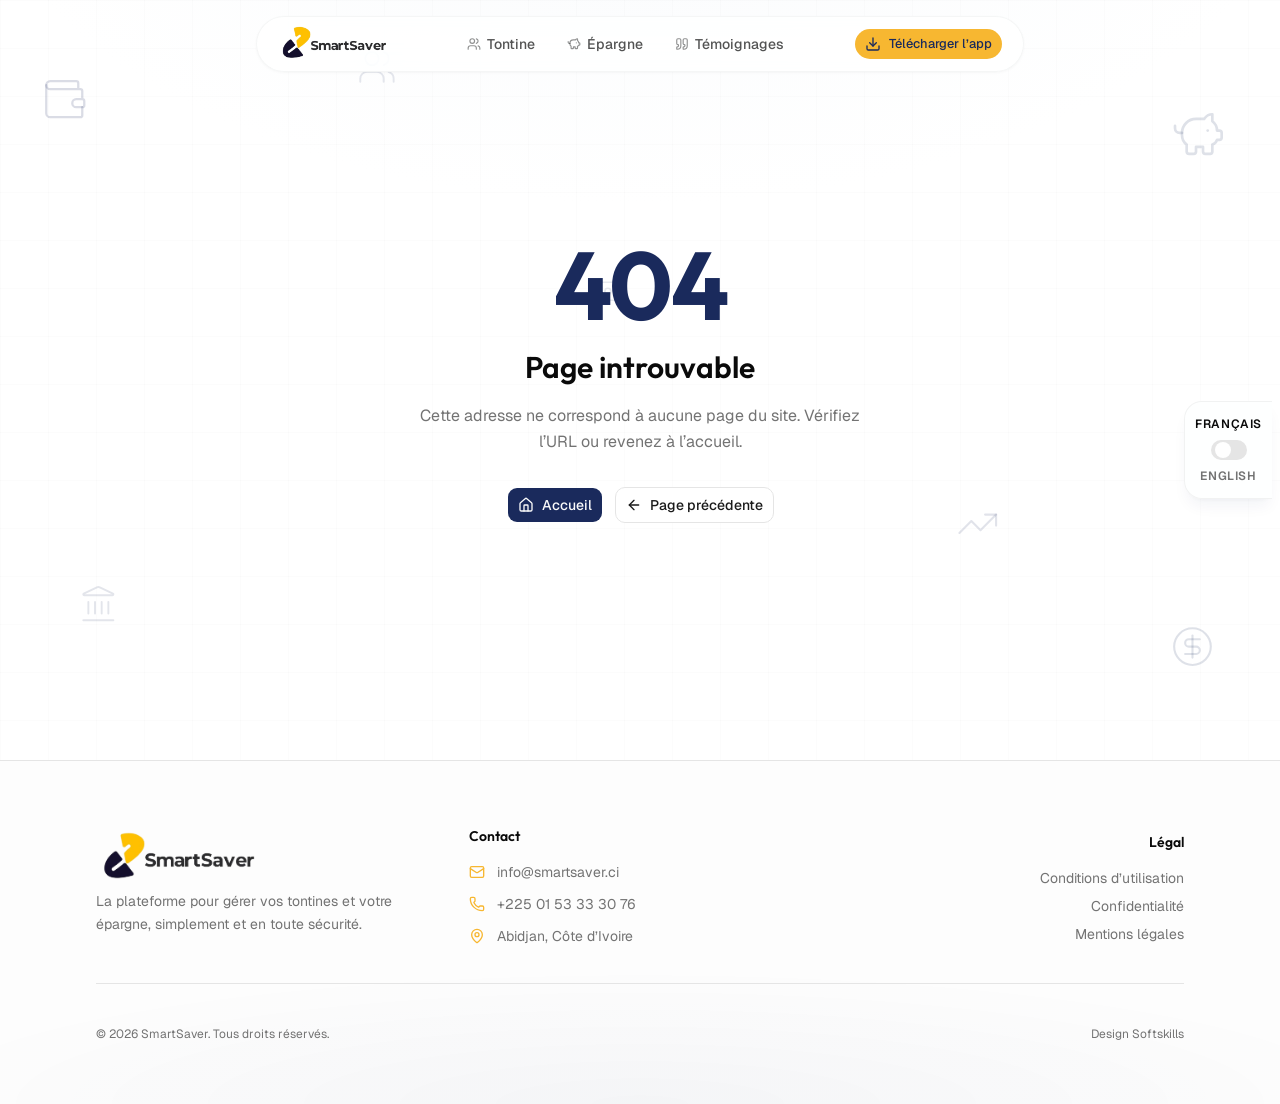
==== commit bc92c145: "update" ====
--- a/index.html
+++ b/index.html
@@ -1,14 +1,17 @@
 <!doctype html>
-<html lang="en">
+<html lang="fr">
   <head>
     <meta charset="UTF-8" />
-    <link rel="icon" type="image/svg+xml" href="/assets/ico-BaSjyfJG.png" />
+    <link rel="icon" href="/favicon.ico" sizes="any" />
+    <link rel="apple-touch-icon" href="/og.png" />
     <meta name="viewport" content="width=device-width, initial-scale=1.0" />
-    <title>
-      Smartsaver | Gérez votre argent, simplement et en toute sécurité.
-    </title>
-    <script type="module" crossorigin src="/assets/index-CR2EP7nE.js"></script>
-    <link rel="stylesheet" crossorigin href="/assets/index-DtNZ1sTd.css">
+    <meta
+      name="description"
+      content="Tontines sécurisées, épargne flexible. L’appli SmartSaver en Côte d’Ivoire — Abidjan. Téléchargez iOS & Android sur smartsaver.ci."
+    />
+    <title>Smartsaver | Gérez votre argent, simplement et en toute sécurité</title>
+    <script type="module" crossorigin src="/assets/index-BvcQxeBI.js"></script>
+    <link rel="stylesheet" crossorigin href="/assets/index-DMNTdsf9.css">
   </head>
   <body>
     <div id="root"></div>
--- a/assets/index-DMNTdsf9.css
+++ b/assets/index-DMNTdsf9.css
@@ -0,0 +1 @@
+@layer properties{@supports (((-webkit-hyphens:none)) and (not (margin-trim:inline))) or ((-moz-orient:inline) and (not (color:rgb(from red r g b)))){*,:before,:after,::backdrop{--tw-translate-x:0;--tw-translate-y:0;--tw-translate-z:0;--tw-rotate-x:initial;--tw-rotate-y:initial;--tw-rotate-z:initial;--tw-skew-x:initial;--tw-skew-y:initial;--tw-space-y-reverse:0;--tw-space-x-reverse:0;--tw-divide-x-reverse:0;--tw-border-style:solid;--tw-gradient-position:initial;--tw-gradient-from:#0000;--tw-gradient-via:#0000;--tw-gradient-to:#0000;--tw-gradient-stops:initial;--tw-gradient-via-stops:initial;--tw-gradient-from-position:0%;--tw-gradient-via-position:50%;--tw-gradient-to-position:100%;--tw-leading:initial;--tw-font-weight:initial;--tw-tracking:initial;--tw-ordinal:initial;--tw-slashed-zero:initial;--tw-numeric-figure:initial;--tw-numeric-spacing:initial;--tw-numeric-fraction:initial;--tw-shadow:0 0 #0000;--tw-shadow-color:initial;--tw-shadow-alpha:100%;--tw-inset-shadow:0 0 #0000;--tw-inset-shadow-color:initial;--tw-inset-shadow-alpha:100%;--tw-ring-color:initial;--tw-ring-shadow:0 0 #0000;--tw-inset-ring-color:initial;--tw-inset-ring-shadow:0 0 #0000;--tw-ring-inset:initial;--tw-ring-offset-width:0px;--tw-ring-offset-color:#fff;--tw-ring-offset-shadow:0 0 #0000;--tw-outline-style:solid;--tw-blur:initial;--tw-brightness:initial;--tw-contrast:initial;--tw-grayscale:initial;--tw-hue-rotate:initial;--tw-invert:initial;--tw-opacity:initial;--tw-saturate:initial;--tw-sepia:initial;--tw-drop-shadow:initial;--tw-drop-shadow-color:initial;--tw-drop-shadow-alpha:100%;--tw-drop-shadow-size:initial;--tw-backdrop-blur:initial;--tw-backdrop-brightness:initial;--tw-backdrop-contrast:initial;--tw-backdrop-grayscale:initial;--tw-backdrop-hue-rotate:initial;--tw-backdrop-invert:initial;--tw-backdrop-opacity:initial;--tw-backdrop-saturate:initial;--tw-backdrop-sepia:initial;--tw-duration:initial;--tw-ease:initial;--tw-scale-x:1;--tw-scale-y:1;--tw-scale-z:1;--tw-content:"";--tw-animation-delay:0s;--tw-animation-direction:normal;--tw-animation-duration:initial;--tw-animation-fill-mode:none;--tw-animation-iteration-count:1;--tw-enter-blur:0;--tw-enter-opacity:1;--tw-enter-rotate:0;--tw-enter-scale:1;--tw-enter-translate-x:0;--tw-enter-translate-y:0;--tw-exit-blur:0;--tw-exit-opacity:1;--tw-exit-rotate:0;--tw-exit-scale:1;--tw-exit-translate-x:0;--tw-exit-translate-y:0}}}@layer theme{:root,:host{--font-mono:ui-monospace, SFMono-Regular, Menlo, Monaco, Consolas, "Liberation Mono", "Courier New", monospace;--color-amber-200:oklch(92.4% .12 95.746);--color-amber-300:oklch(87.9% .169 91.605);--color-emerald-400:oklch(76.5% .177 163.223);--color-emerald-600:oklch(59.6% .145 163.225);--color-gray-500:oklch(55.1% .027 264.364);--color-black:#000;--color-white:#fff;--spacing:.25rem;--container-xs:20rem;--container-sm:24rem;--container-md:28rem;--container-lg:32rem;--container-xl:36rem;--container-2xl:42rem;--container-3xl:48rem;--container-6xl:72rem;--text-xs:.75rem;--text-xs--line-height:calc(1 / .75);--text-sm:.875rem;--text-sm--line-height:calc(1.25 / .875);--text-base:1rem;--text-base--line-height: 1.5 ;--text-lg:1.125rem;--text-lg--line-height:calc(1.75 / 1.125);--text-xl:1.25rem;--text-xl--line-height:calc(1.75 / 1.25);--text-2xl:1.5rem;--text-2xl--line-height:calc(2 / 1.5);--text-3xl:1.875rem;--text-3xl--line-height: 1.2 ;--text-4xl:2.25rem;--text-4xl--line-height:calc(2.5 / 2.25);--text-5xl:3rem;--text-5xl--line-height:1;--text-6xl:3.75rem;--text-6xl--line-height:1;--text-7xl:4.5rem;--text-7xl--line-height:1;--text-8xl:6rem;--text-8xl--line-height:1;--font-weight-medium:500;--font-weight-semibold:600;--font-weight-bold:700;--tracking-tighter:-.05em;--tracking-tight:-.025em;--tracking-wide:.025em;--tracking-wider:.05em;--leading-tight:1.25;--leading-snug:1.375;--leading-relaxed:1.625;--radius-md:calc(var(--radius) * .8);--ease-out:cubic-bezier(0, 0, .2, 1);--ease-in-out:cubic-bezier(.4, 0, .2, 1);--animate-spin:spin 1s linear infinite;--animate-pulse:pulse 2s cubic-bezier(.4, 0, .6, 1) infinite;--blur-xs:4px;--blur-sm:8px;--blur-md:12px;--blur-xl:24px;--blur-2xl:40px;--default-transition-duration:.15s;--default-transition-timing-function:cubic-bezier(.4, 0, .2, 1);--default-font-family:"Geist Variable", sans-serif;--default-mono-font-family:var(--font-mono)}}@layer base{*,:after,:before,::backdrop{box-sizing:border-box;border:0 solid;margin:0;padding:0}::file-selector-button{box-sizing:border-box;border:0 solid;margin:0;padding:0}html,:host{-webkit-text-size-adjust:100%;tab-size:4;line-height:1.5;font-family:var(--default-font-family,ui-sans-serif, system-ui, sans-serif, "Apple Color Emoji", "Segoe UI Emoji", "Segoe UI Symbol", "Noto Color Emoji");font-feature-settings:var(--default-font-feature-settings,normal);font-variation-settings:var(--default-font-variation-settings,normal);-webkit-tap-highlight-color:transparent}hr{height:0;color:inherit;border-top-width:1px}abbr:where([title]){-webkit-text-decoration:underline dotted;text-decoration:underline dotted}h1,h2,h3,h4,h5,h6{font-size:inherit;font-weight:inherit}a{color:inherit;-webkit-text-decoration:inherit;text-decoration:inherit}b,strong{font-weight:bolder}code,kbd,samp,pre{font-family:var(--default-mono-font-family,ui-monospace, SFMono-Regular, Menlo, Monaco, Consolas, "Liberation Mono", "Courier New", monospace);font-feature-settings:var(--default-mono-font-feature-settings,normal);font-variation-settings:var(--default-mono-font-variation-settings,normal);font-size:1em}small{font-size:80%}sub,sup{vertical-align:baseline;font-size:75%;line-height:0;position:relative}sub{bottom:-.25em}sup{top:-.5em}table{text-indent:0;border-color:inherit;border-collapse:collapse}:-moz-focusring{outline:auto}progress{vertical-align:baseline}summary{display:list-item}ol,ul,menu{list-style:none}img,svg,video,canvas,audio,iframe,embed,object{vertical-align:middle;display:block}img,video{max-width:100%;height:auto}button,input,select,optgroup,textarea{font:inherit;font-feature-settings:inherit;font-variation-settings:inherit;letter-spacing:inherit;color:inherit;opacity:1;background-color:#0000;border-radius:0}::file-selector-button{font:inherit;font-feature-settings:inherit;font-variation-settings:inherit;letter-spacing:inherit;color:inherit;opacity:1;background-color:#0000;border-radius:0}:where(select:is([multiple],[size])) optgroup{font-weight:bolder}:where(select:is([multiple],[size])) optgroup option{padding-inline-start:20px}::file-selector-button{margin-inline-end:4px}::placeholder{opacity:1}@supports (not ((-webkit-appearance:-apple-pay-button))) or (contain-intrinsic-size:1px){::placeholder{color:currentColor}@supports (color:color-mix(in lab,red,red)){::placeholder{color:color-mix(in oklab,currentcolor 50%,transparent)}}}textarea{resize:vertical}::-webkit-search-decoration{-webkit-appearance:none}::-webkit-date-and-time-value{min-height:1lh;text-align:inherit}::-webkit-datetime-edit{display:inline-flex}::-webkit-datetime-edit-fields-wrapper{padding:0}::-webkit-datetime-edit{padding-block:0}::-webkit-datetime-edit-year-field{padding-block:0}::-webkit-datetime-edit-month-field{padding-block:0}::-webkit-datetime-edit-day-field{padding-block:0}::-webkit-datetime-edit-hour-field{padding-block:0}::-webkit-datetime-edit-minute-field{padding-block:0}::-webkit-datetime-edit-second-field{padding-block:0}::-webkit-datetime-edit-millisecond-field{padding-block:0}::-webkit-datetime-edit-meridiem-field{padding-block:0}::-webkit-calendar-picker-indicator{line-height:1}:-moz-ui-invalid{box-shadow:none}button,input:where([type=button],[type=reset],[type=submit]){appearance:button}::file-selector-button{appearance:button}::-webkit-inner-spin-button{height:auto}::-webkit-outer-spin-button{height:auto}[hidden]:where(:not([hidden=until-found])){display:none!important}*,:before,:after{box-sizing:border-box}*{border-color:var(--border);outline-color:var(--ring)}@supports (color:color-mix(in lab,red,red)){*{outline-color:color-mix(in oklab,var(--ring) 50%,transparent)}}html{scroll-behavior:smooth;-webkit-font-smoothing:antialiased;-moz-osx-font-smoothing:grayscale;font-family:Geist Variable,sans-serif}body{margin:calc(var(--spacing) * 0);--tw-leading:var(--leading-relaxed);min-height:100vh;line-height:var(--leading-relaxed);color:var(--text-main);background-color:var(--bg-white);background-image:radial-gradient(100% 70% at 50% -20%,#f8fafc,#0000 55%);overflow-x:hidden}a{text-decoration-line:none}h1,h2,h3,h4{--tw-leading:var(--leading-tight);font-family:Outfit Variable,Outfit,ui-sans-serif,sans-serif;line-height:var(--leading-tight);--tw-font-weight:var(--font-weight-bold);font-weight:var(--font-weight-bold)}}@layer components{.fx-grid-light{background-image:linear-gradient(#0f172a0a 1px,#0000 1px),linear-gradient(90deg,#0f172a0a 1px,#0000 1px);background-size:48px 48px}.fx-grid-dark{background-image:linear-gradient(#ffffff0f 1px,#0000 1px),linear-gradient(90deg,#ffffff0f 1px,#0000 1px);background-size:48px 48px}.ss-jelly-loader{--uib-size:60px;--uib-color:var(--primary);--uib-speed:2.6s;--uib-dot-size:calc(var(--uib-size) * .23);width:var(--uib-size);height:var(--uib-dot-size);filter:url(#ss-jelly-ooze-filter);justify-content:space-between;align-items:center;display:flex;position:relative}.ss-jelly-loader__dot{top:calc(50% - var(--uib-dot-size) / 2);left:calc(0px - var(--uib-dot-size) / 2);height:var(--uib-dot-size);width:var(--uib-dot-size);background-color:var(--uib-color);animation:ss-jelly-stream var(--uib-speed) linear infinite both;border-radius:50%;transition:background-color .3s;display:block;position:absolute}.ss-jelly-loader__dot:nth-child(2){animation-delay:calc(var(--uib-speed) * -.2)}.ss-jelly-loader__dot:nth-child(3){animation-delay:calc(var(--uib-speed) * -.4)}.ss-jelly-loader__dot:nth-child(4){animation-delay:calc(var(--uib-speed) * -.6)}.ss-jelly-loader__dot:nth-child(5){animation-delay:calc(var(--uib-speed) * -.8)}@keyframes ss-jelly-stream{0%,to{transform:translate(0)scale(0)}50%{transform:translate(calc(var(--uib-size) * .5)) scale(1)}99.999%{transform:translate(calc(var(--uib-size))) scale(0)}}}@layer utilities{.\@container\/card-header{container:card-header/inline-size}.pointer-events-auto{pointer-events:auto}.pointer-events-none{pointer-events:none}.visible{visibility:visible}.sr-only{clip-path:inset(50%);white-space:nowrap;border-width:0;width:1px;height:1px;margin:-1px;padding:0;position:absolute;overflow:hidden}.absolute{position:absolute}.fixed{position:fixed}.relative{position:relative}.inset-0{inset:calc(var(--spacing) * 0)}.inset-y-0{inset-block:calc(var(--spacing) * 0)}.start{inset-inline-start:var(--spacing)}.end{inset-inline-end:var(--spacing)}.-top-12{top:calc(var(--spacing) * -12)}.-top-16{top:calc(var(--spacing) * -16)}.top-0{top:calc(var(--spacing) * 0)}.top-1\/2{top:50%}.top-3{top:calc(var(--spacing) * 3)}.top-4{top:calc(var(--spacing) * 4)}.top-\[6\%\]{top:6%}.top-\[8\%\]{top:8%}.top-\[10\%\]{top:10%}.top-\[14\%\]{top:14%}.top-\[20\%\]{top:20%}.top-\[22\%\]{top:22%}.top-\[36\%\]{top:36%}.top-\[38\%\]{top:38%}.top-\[42\%\]{top:42%}.-right-3{right:calc(var(--spacing) * -3)}.-right-12{right:calc(var(--spacing) * -12)}.-right-16{right:calc(var(--spacing) * -16)}.right-0{right:calc(var(--spacing) * 0)}.right-3{right:calc(var(--spacing) * 3)}.right-4{right:calc(var(--spacing) * 4)}.right-\[4\%\]{right:4%}.right-\[5\%\]{right:5%}.right-\[7\%\]{right:7%}.right-\[8\%\]{right:8%}.right-\[22\%\]{right:22%}.right-\[28\%\]{right:28%}.-bottom-12{bottom:calc(var(--spacing) * -12)}.bottom-0{bottom:calc(var(--spacing) * 0)}.bottom-6{bottom:calc(var(--spacing) * 6)}.bottom-\[12\%\]{bottom:12%}.bottom-\[14\%\]{bottom:14%}.bottom-\[16\%\]{bottom:16%}.bottom-\[18\%\]{bottom:18%}.bottom-\[28\%\]{bottom:28%}.bottom-\[38\%\]{bottom:38%}.-left-12{left:calc(var(--spacing) * -12)}.left-0{left:calc(var(--spacing) * 0)}.left-1\/2{left:50%}.left-\[2\%\]{left:2%}.left-\[3\%\]{left:3%}.left-\[5\%\]{left:5%}.left-\[6\%\]{left:6%}.left-\[10\%\]{left:10%}.left-\[12\%\]{left:12%}.left-\[28\%\]{left:28%}.left-\[38\%\]{left:38%}.left-\[42\%\]{left:42%}.left-\[46\%\]{left:46%}.left-\[48\%\]{left:48%}.left-\[52\%\]{left:52%}.z-0{z-index:0}.z-10{z-index:10}.z-40{z-index:40}.z-50{z-index:50}.z-60{z-index:60}.z-\[1\]{z-index:1}.col-start-2{grid-column-start:2}.row-span-2{grid-row:span 2/span 2}.row-start-1{grid-row-start:1}.mx-auto{margin-inline:auto}.my-10{margin-block:calc(var(--spacing) * 10)}.-mt-4{margin-top:calc(var(--spacing) * -4)}.mt-0\.5{margin-top:calc(var(--spacing) * .5)}.mt-1{margin-top:calc(var(--spacing) * 1)}.mt-3{margin-top:calc(var(--spacing) * 3)}.mt-4{margin-top:calc(var(--spacing) * 4)}.mt-auto{margin-top:auto}.mb-0\.5{margin-bottom:calc(var(--spacing) * .5)}.mb-1{margin-bottom:calc(var(--spacing) * 1)}.mb-4{margin-bottom:calc(var(--spacing) * 4)}.-ml-3{margin-left:calc(var(--spacing) * -3)}.-ml-4{margin-left:calc(var(--spacing) * -4)}.block{display:block}.flex{display:flex}.grid{display:grid}.hidden{display:none}.inline-block{display:inline-block}.inline-flex{display:inline-flex}.aspect-\[9\/19\]{aspect-ratio:9/19}.aspect-square{aspect-ratio:1}.size-2{width:calc(var(--spacing) * 2);height:calc(var(--spacing) * 2)}.size-3\.5{width:calc(var(--spacing) * 3.5);height:calc(var(--spacing) * 3.5)}.size-4{width:calc(var(--spacing) * 4);height:calc(var(--spacing) * 4)}.size-5{width:calc(var(--spacing) * 5);height:calc(var(--spacing) * 5)}.size-6{width:calc(var(--spacing) * 6);height:calc(var(--spacing) * 6)}.size-7{width:calc(var(--spacing) * 7);height:calc(var(--spacing) * 7)}.size-8{width:calc(var(--spacing) * 8);height:calc(var(--spacing) * 8)}.size-9{width:calc(var(--spacing) * 9);height:calc(var(--spacing) * 9)}.size-10{width:calc(var(--spacing) * 10);height:calc(var(--spacing) * 10)}.size-11{width:calc(var(--spacing) * 11);height:calc(var(--spacing) * 11)}.size-12{width:calc(var(--spacing) * 12);height:calc(var(--spacing) * 12)}.size-14{width:calc(var(--spacing) * 14);height:calc(var(--spacing) * 14)}.size-48{width:calc(var(--spacing) * 48);height:calc(var(--spacing) * 48)}.size-\[1\.125rem\]{width:1.125rem;height:1.125rem}.size-\[7\.5rem\]{width:7.5rem;height:7.5rem}.size-\[42\%\]{width:42%;height:42%}.size-full{width:100%;height:100%}.h-\(--radix-accordion-content-height\){height:var(--radix-accordion-content-height)}.h-1{height:calc(var(--spacing) * 1)}.h-2\.5{height:calc(var(--spacing) * 2.5)}.h-5{height:calc(var(--spacing) * 5)}.h-6{height:calc(var(--spacing) * 6)}.h-7{height:calc(var(--spacing) * 7)}.h-8{height:calc(var(--spacing) * 8)}.h-9{height:calc(var(--spacing) * 9)}.h-10{height:calc(var(--spacing) * 10)}.h-11{height:calc(var(--spacing) * 11)}.h-12{height:calc(var(--spacing) * 12)}.h-16{height:calc(var(--spacing) * 16)}.h-auto{height:auto}.h-full{height:100%}.min-h-0{min-height:calc(var(--spacing) * 0)}.min-h-12{min-height:calc(var(--spacing) * 12)}.min-h-\[calc\(100dvh-8rem\)\]{min-height:calc(100dvh - 8rem)}.min-h-\[min\(75vh\,600px\)\]{min-height:min(75vh,600px)}.min-h-\[min\(90vh\,720px\)\]{min-height:min(90vh,720px)}.min-h-dvh{min-height:100dvh}.min-h-screen{min-height:100vh}.w-9{width:calc(var(--spacing) * 9)}.w-12{width:calc(var(--spacing) * 12)}.w-\[min\(100\%\,280px\)\]{width:min(100%,280px)}.w-auto{width:auto}.w-fit{width:fit-content}.w-full{width:100%}.max-w-2xl{max-width:var(--container-2xl)}.max-w-3xl{max-width:var(--container-3xl)}.max-w-6xl{max-width:var(--container-6xl)}.max-w-\[5rem\]{max-width:5rem}.max-w-\[11rem\]{max-width:11rem}.max-w-lg{max-width:var(--container-lg)}.max-w-md{max-width:var(--container-md)}.max-w-xl{max-width:var(--container-xl)}.max-w-xs{max-width:var(--container-xs)}.min-w-0{min-width:calc(var(--spacing) * 0)}.flex-1{flex:1}.shrink{flex-shrink:1}.shrink-0{flex-shrink:0}.grow-0{flex-grow:0}.basis-full{flex-basis:100%}.-translate-x-1\/2{--tw-translate-x: -50% ;translate:var(--tw-translate-x) var(--tw-translate-y)}.translate-x-0\.5{--tw-translate-x:calc(var(--spacing) * .5);translate:var(--tw-translate-x) var(--tw-translate-y)}.-translate-y-1\/2{--tw-translate-y: -50% ;translate:var(--tw-translate-x) var(--tw-translate-y)}.-rotate-6{rotate:-6deg}.rotate-90{rotate:90deg}.transform{transform:var(--tw-rotate-x,) var(--tw-rotate-y,) var(--tw-rotate-z,) var(--tw-skew-x,) var(--tw-skew-y,)}.animate-pulse{animation:var(--animate-pulse)}.animate-spin{animation:var(--animate-spin)}.cursor-pointer{cursor:pointer}.touch-manipulation{touch-action:manipulation}.resize{resize:both}.scroll-mt-20{scroll-margin-top:calc(var(--spacing) * 20)}.auto-rows-min{grid-auto-rows:min-content}.grid-cols-3{grid-template-columns:repeat(3,minmax(0,1fr))}.flex-col{flex-direction:column}.flex-col-reverse{flex-direction:column-reverse}.flex-wrap{flex-wrap:wrap}.items-center{align-items:center}.items-start{align-items:flex-start}.items-stretch{align-items:stretch}.justify-between{justify-content:space-between}.justify-center{justify-content:center}.justify-start{justify-content:flex-start}.gap-0{gap:calc(var(--spacing) * 0)}.gap-0\.5{gap:calc(var(--spacing) * .5)}.gap-1{gap:calc(var(--spacing) * 1)}.gap-1\.5{gap:calc(var(--spacing) * 1.5)}.gap-2{gap:calc(var(--spacing) * 2)}.gap-2\.5{gap:calc(var(--spacing) * 2.5)}.gap-3{gap:calc(var(--spacing) * 3)}.gap-3\.5{gap:calc(var(--spacing) * 3.5)}.gap-4{gap:calc(var(--spacing) * 4)}.gap-5{gap:calc(var(--spacing) * 5)}.gap-8{gap:calc(var(--spacing) * 8)}.gap-10{gap:calc(var(--spacing) * 10)}.gap-12{gap:calc(var(--spacing) * 12)}.gap-14{gap:calc(var(--spacing) * 14)}:where(.space-y-1>:not(:last-child)){--tw-space-y-reverse:0;margin-block-start:calc(calc(var(--spacing) * 1) * var(--tw-space-y-reverse));margin-block-end:calc(calc(var(--spacing) * 1) * calc(1 - var(--tw-space-y-reverse)))}:where(.space-y-1\.5>:not(:last-child)){--tw-space-y-reverse:0;margin-block-start:calc(calc(var(--spacing) * 1.5) * var(--tw-space-y-reverse));margin-block-end:calc(calc(var(--spacing) * 1.5) * calc(1 - var(--tw-space-y-reverse)))}:where(.space-y-2>:not(:last-child)){--tw-space-y-reverse:0;margin-block-start:calc(calc(var(--spacing) * 2) * var(--tw-space-y-reverse));margin-block-end:calc(calc(var(--spacing) * 2) * calc(1 - var(--tw-space-y-reverse)))}:where(.space-y-3>:not(:last-child)){--tw-space-y-reverse:0;margin-block-start:calc(calc(var(--spacing) * 3) * var(--tw-space-y-reverse));margin-block-end:calc(calc(var(--spacing) * 3) * calc(1 - var(--tw-space-y-reverse)))}:where(.space-y-4>:not(:last-child)){--tw-space-y-reverse:0;margin-block-start:calc(calc(var(--spacing) * 4) * var(--tw-space-y-reverse));margin-block-end:calc(calc(var(--spacing) * 4) * calc(1 - var(--tw-space-y-reverse)))}:where(.space-y-5>:not(:last-child)){--tw-space-y-reverse:0;margin-block-start:calc(calc(var(--spacing) * 5) * var(--tw-space-y-reverse));margin-block-end:calc(calc(var(--spacing) * 5) * calc(1 - var(--tw-space-y-reverse)))}:where(.space-y-6>:not(:last-child)){--tw-space-y-reverse:0;margin-block-start:calc(calc(var(--spacing) * 6) * var(--tw-space-y-reverse));margin-block-end:calc(calc(var(--spacing) * 6) * calc(1 - var(--tw-space-y-reverse)))}:where(.space-y-12>:not(:last-child)){--tw-space-y-reverse:0;margin-block-start:calc(calc(var(--spacing) * 12) * var(--tw-space-y-reverse));margin-block-end:calc(calc(var(--spacing) * 12) * calc(1 - var(--tw-space-y-reverse)))}.gap-x-6{column-gap:calc(var(--spacing) * 6)}:where(.-space-x-2>:not(:last-child)){--tw-space-x-reverse:0;margin-inline-start:calc(calc(var(--spacing) * -2) * var(--tw-space-x-reverse));margin-inline-end:calc(calc(var(--spacing) * -2) * calc(1 - var(--tw-space-x-reverse)))}.gap-y-2{row-gap:calc(var(--spacing) * 2)}:where(.divide-x>:not(:last-child)){--tw-divide-x-reverse:0;border-inline-style:var(--tw-border-style);border-inline-start-width:calc(1px * var(--tw-divide-x-reverse));border-inline-end-width:calc(1px * calc(1 - var(--tw-divide-x-reverse)))}:where(.divide-border\/60>:not(:last-child)){border-color:var(--border)}@supports (color:color-mix(in lab,red,red)){:where(.divide-border\/60>:not(:last-child)){border-color:color-mix(in oklab,var(--border) 60%,transparent)}}.self-start{align-self:flex-start}.justify-self-end{justify-self:flex-end}.truncate{text-overflow:ellipsis;white-space:nowrap;overflow:hidden}.overflow-hidden{overflow:hidden}.overflow-x-hidden{overflow-x:hidden}.rounded-2xl{border-radius:calc(var(--radius) * 1.8)}.rounded-4xl{border-radius:calc(var(--radius) * 2.6)}.rounded-\[1\.5rem\]{border-radius:1.5rem}.rounded-\[1\.75rem\]{border-radius:1.75rem}.rounded-\[2\.5rem\]{border-radius:2.5rem}.rounded-\[2rem\]{border-radius:2rem}.rounded-\[min\(var\(--radius-md\)\,10px\)\]{border-radius:min(var(--radius-md),10px)}.rounded-\[min\(var\(--radius-md\)\,12px\)\]{border-radius:min(var(--radius-md),12px)}.rounded-full{border-radius:3.40282e38px}.rounded-lg{border-radius:var(--radius)}.rounded-xl{border-radius:calc(var(--radius) * 1.4)}.rounded-t-xl{border-top-left-radius:calc(var(--radius) * 1.4);border-top-right-radius:calc(var(--radius) * 1.4)}.rounded-l-2xl{border-top-left-radius:calc(var(--radius) * 1.8);border-bottom-left-radius:calc(var(--radius) * 1.8)}.rounded-l-3xl{border-top-left-radius:calc(var(--radius) * 2.2);border-bottom-left-radius:calc(var(--radius) * 2.2)}.rounded-b-xl{border-bottom-right-radius:calc(var(--radius) * 1.4);border-bottom-left-radius:calc(var(--radius) * 1.4)}.border{border-style:var(--tw-border-style);border-width:1px}.border-0{border-style:var(--tw-border-style);border-width:0}.border-2{border-style:var(--tw-border-style);border-width:2px}.border-\[10px\]{border-style:var(--tw-border-style);border-width:10px}.border-y{border-block-style:var(--tw-border-style);border-block-width:1px}.border-t{border-top-style:var(--tw-border-style);border-top-width:1px}.border-r-0{border-right-style:var(--tw-border-style);border-right-width:0}.border-b{border-bottom-style:var(--tw-border-style);border-bottom-width:1px}.border-l{border-left-style:var(--tw-border-style);border-left-width:1px}.border-dashed{--tw-border-style:dashed;border-style:dashed}.border-\(--accent\)\/25{border-color:var(--accent)}@supports (color:color-mix(in lab,red,red)){.border-\(--accent\)\/25{border-color:color-mix(in oklab,var(--accent) 25%,transparent)}}.border-\(--accent\)\/30{border-color:var(--accent)}@supports (color:color-mix(in lab,red,red)){.border-\(--accent\)\/30{border-color:color-mix(in oklab,var(--accent) 30%,transparent)}}.border-\(--accent\)\/35{border-color:var(--accent)}@supports (color:color-mix(in lab,red,red)){.border-\(--accent\)\/35{border-color:color-mix(in oklab,var(--accent) 35%,transparent)}}.border-\(--accent\)\/40{border-color:var(--accent)}@supports (color:color-mix(in lab,red,red)){.border-\(--accent\)\/40{border-color:color-mix(in oklab,var(--accent) 40%,transparent)}}.border-\(--accent\)\/50{border-color:var(--accent)}@supports (color:color-mix(in lab,red,red)){.border-\(--accent\)\/50{border-color:color-mix(in oklab,var(--accent) 50%,transparent)}}.border-border,.border-border\/40{border-color:var(--border)}@supports (color:color-mix(in lab,red,red)){.border-border\/40{border-color:color-mix(in oklab,var(--border) 40%,transparent)}}.border-border\/50{border-color:var(--border)}@supports (color:color-mix(in lab,red,red)){.border-border\/50{border-color:color-mix(in oklab,var(--border) 50%,transparent)}}.border-border\/60{border-color:var(--border)}@supports (color:color-mix(in lab,red,red)){.border-border\/60{border-color:color-mix(in oklab,var(--border) 60%,transparent)}}.border-border\/70{border-color:var(--border)}@supports (color:color-mix(in lab,red,red)){.border-border\/70{border-color:color-mix(in oklab,var(--border) 70%,transparent)}}.border-border\/80{border-color:var(--border)}@supports (color:color-mix(in lab,red,red)){.border-border\/80{border-color:color-mix(in oklab,var(--border) 80%,transparent)}}.border-input{border-color:var(--input)}.border-primary-foreground\/25{border-color:var(--primary-foreground)}@supports (color:color-mix(in lab,red,red)){.border-primary-foreground\/25{border-color:color-mix(in oklab,var(--primary-foreground) 25%,transparent)}}.border-primary-foreground\/35{border-color:var(--primary-foreground)}@supports (color:color-mix(in lab,red,red)){.border-primary-foreground\/35{border-color:color-mix(in oklab,var(--primary-foreground) 35%,transparent)}}.border-primary\/20{border-color:var(--primary)}@supports (color:color-mix(in lab,red,red)){.border-primary\/20{border-color:color-mix(in oklab,var(--primary) 20%,transparent)}}.border-primary\/25{border-color:var(--primary)}@supports (color:color-mix(in lab,red,red)){.border-primary\/25{border-color:color-mix(in oklab,var(--primary) 25%,transparent)}}.border-transparent{border-color:#0000}.border-white\/10{border-color:#ffffff1a}@supports (color:color-mix(in lab,red,red)){.border-white\/10{border-color:color-mix(in oklab,var(--color-white) 10%,transparent)}}.border-white\/15{border-color:#ffffff26}@supports (color:color-mix(in lab,red,red)){.border-white\/15{border-color:color-mix(in oklab,var(--color-white) 15%,transparent)}}.bg-\(--accent\),.bg-\(--accent\)\/8{background-color:var(--accent)}@supports (color:color-mix(in lab,red,red)){.bg-\(--accent\)\/8{background-color:color-mix(in oklab,var(--accent) 8%,transparent)}}.bg-\(--accent\)\/10{background-color:var(--accent)}@supports (color:color-mix(in lab,red,red)){.bg-\(--accent\)\/10{background-color:color-mix(in oklab,var(--accent) 10%,transparent)}}.bg-\(--accent\)\/15{background-color:var(--accent)}@supports (color:color-mix(in lab,red,red)){.bg-\(--accent\)\/15{background-color:color-mix(in oklab,var(--accent) 15%,transparent)}}.bg-\(--accent\)\/20{background-color:var(--accent)}@supports (color:color-mix(in lab,red,red)){.bg-\(--accent\)\/20{background-color:color-mix(in oklab,var(--accent) 20%,transparent)}}.bg-\[\#1a2a5c\]{background-color:#1a2a5c}.bg-\[\#f7b731\]{background-color:#f7b731}.bg-\[var\(--accent\)\],.bg-\[var\(--accent\)\]\/15{background-color:var(--accent)}@supports (color:color-mix(in lab,red,red)){.bg-\[var\(--accent\)\]\/15{background-color:color-mix(in oklab,var(--accent) 15%,transparent)}}.bg-background,.bg-background\/70{background-color:var(--background)}@supports (color:color-mix(in lab,red,red)){.bg-background\/70{background-color:color-mix(in oklab,var(--background) 70%,transparent)}}.bg-background\/80{background-color:var(--background)}@supports (color:color-mix(in lab,red,red)){.bg-background\/80{background-color:color-mix(in oklab,var(--background) 80%,transparent)}}.bg-background\/85{background-color:var(--background)}@supports (color:color-mix(in lab,red,red)){.bg-background\/85{background-color:color-mix(in oklab,var(--background) 85%,transparent)}}.bg-background\/90{background-color:var(--background)}@supports (color:color-mix(in lab,red,red)){.bg-background\/90{background-color:color-mix(in oklab,var(--background) 90%,transparent)}}.bg-black\/10{background-color:#0000001a}@supports (color:color-mix(in lab,red,red)){.bg-black\/10{background-color:color-mix(in oklab,var(--color-black) 10%,transparent)}}.bg-black\/25{background-color:#00000040}@supports (color:color-mix(in lab,red,red)){.bg-black\/25{background-color:color-mix(in oklab,var(--color-black) 25%,transparent)}}.bg-border,.bg-border\/60{background-color:var(--border)}@supports (color:color-mix(in lab,red,red)){.bg-border\/60{background-color:color-mix(in oklab,var(--border) 60%,transparent)}}.bg-card,.bg-card\/40{background-color:var(--card)}@supports (color:color-mix(in lab,red,red)){.bg-card\/40{background-color:color-mix(in oklab,var(--card) 40%,transparent)}}.bg-card\/50{background-color:var(--card)}@supports (color:color-mix(in lab,red,red)){.bg-card\/50{background-color:color-mix(in oklab,var(--card) 50%,transparent)}}.bg-destructive\/10{background-color:var(--destructive)}@supports (color:color-mix(in lab,red,red)){.bg-destructive\/10{background-color:color-mix(in oklab,var(--destructive) 10%,transparent)}}.bg-emerald-600{background-color:var(--color-emerald-600)}.bg-muted,.bg-muted\/15{background-color:var(--muted)}@supports (color:color-mix(in lab,red,red)){.bg-muted\/15{background-color:color-mix(in oklab,var(--muted) 15%,transparent)}}.bg-muted\/20{background-color:var(--muted)}@supports (color:color-mix(in lab,red,red)){.bg-muted\/20{background-color:color-mix(in oklab,var(--muted) 20%,transparent)}}.bg-muted\/25{background-color:var(--muted)}@supports (color:color-mix(in lab,red,red)){.bg-muted\/25{background-color:color-mix(in oklab,var(--muted) 25%,transparent)}}.bg-muted\/50{background-color:var(--muted)}@supports (color:color-mix(in lab,red,red)){.bg-muted\/50{background-color:color-mix(in oklab,var(--muted) 50%,transparent)}}.bg-muted\/80{background-color:var(--muted)}@supports (color:color-mix(in lab,red,red)){.bg-muted\/80{background-color:color-mix(in oklab,var(--muted) 80%,transparent)}}.bg-muted\/90{background-color:var(--muted)}@supports (color:color-mix(in lab,red,red)){.bg-muted\/90{background-color:color-mix(in oklab,var(--muted) 90%,transparent)}}.bg-primary{background-color:var(--primary)}.bg-primary-foreground\/5{background-color:var(--primary-foreground)}@supports (color:color-mix(in lab,red,red)){.bg-primary-foreground\/5{background-color:color-mix(in oklab,var(--primary-foreground) 5%,transparent)}}.bg-primary-foreground\/10{background-color:var(--primary-foreground)}@supports (color:color-mix(in lab,red,red)){.bg-primary-foreground\/10{background-color:color-mix(in oklab,var(--primary-foreground) 10%,transparent)}}.bg-primary\/5{background-color:var(--primary)}@supports (color:color-mix(in lab,red,red)){.bg-primary\/5{background-color:color-mix(in oklab,var(--primary) 5%,transparent)}}.bg-primary\/10{background-color:var(--primary)}@supports (color:color-mix(in lab,red,red)){.bg-primary\/10{background-color:color-mix(in oklab,var(--primary) 10%,transparent)}}.bg-primary\/\[0\.1\]{background-color:var(--primary)}@supports (color:color-mix(in lab,red,red)){.bg-primary\/\[0\.1\]{background-color:color-mix(in oklab,var(--primary) 10%,transparent)}}.bg-primary\/\[0\.08\]{background-color:var(--primary)}@supports (color:color-mix(in lab,red,red)){.bg-primary\/\[0\.08\]{background-color:color-mix(in oklab,var(--primary) 8%,transparent)}}.bg-secondary{background-color:var(--secondary)}.bg-transparent{background-color:#0000}.bg-white\/10{background-color:#ffffff1a}@supports (color:color-mix(in lab,red,red)){.bg-white\/10{background-color:color-mix(in oklab,var(--color-white) 10%,transparent)}}.bg-white\/\[0\.06\]{background-color:#ffffff0f}@supports (color:color-mix(in lab,red,red)){.bg-white\/\[0\.06\]{background-color:color-mix(in oklab,var(--color-white) 6%,transparent)}}.bg-linear-to-b{--tw-gradient-position:to bottom}@supports (background-image:linear-gradient(in lab,red,red)){.bg-linear-to-b{--tw-gradient-position:to bottom in oklab}}.bg-linear-to-b{background-image:linear-gradient(var(--tw-gradient-stops))}.bg-linear-to-br{--tw-gradient-position:to bottom right}@supports (background-image:linear-gradient(in lab,red,red)){.bg-linear-to-br{--tw-gradient-position:to bottom right in oklab}}.bg-linear-to-br{background-image:linear-gradient(var(--tw-gradient-stops))}.bg-linear-to-r{--tw-gradient-position:to right}@supports (background-image:linear-gradient(in lab,red,red)){.bg-linear-to-r{--tw-gradient-position:to right in oklab}}.bg-linear-to-r{background-image:linear-gradient(var(--tw-gradient-stops))}.bg-gradient-to-b{--tw-gradient-position:to bottom in oklab;background-image:linear-gradient(var(--tw-gradient-stops))}.bg-gradient-to-r{--tw-gradient-position:to right in oklab;background-image:linear-gradient(var(--tw-gradient-stops))}.bg-\[radial-gradient\(circle_at_85\%_60\%\,rgba\(96\,165\,250\,0\.12\)\,transparent_45\%\)\]{background-image:radial-gradient(circle at 85% 60%,#60a5fa1f,#0000 45%)}.bg-\[radial-gradient\(ellipse_50\%_40\%_at_90\%_90\%\,rgba\(247\,183\,49\,0\.07\)\,transparent\)\]{background-image:radial-gradient(50% 40% at 90% 90%,#f7b73112,#0000)}.bg-\[radial-gradient\(ellipse_55\%_45\%_at_90\%_100\%\,rgba\(247\,183\,49\,0\.11\)\,transparent\)\]{background-image:radial-gradient(55% 45% at 90% 100%,#f7b7311c,#0000)}.bg-\[radial-gradient\(ellipse_60\%_40\%_at_50\%_100\%\,rgba\(26\,42\,92\,0\.04\)\,transparent\)\]{background-image:radial-gradient(60% 40% at 50% 100%,#1a2a5c0a,#0000)}.bg-\[radial-gradient\(ellipse_60\%_40\%_at_100\%_100\%\,rgba\(247\,183\,49\,0\.14\)\,transparent\)\]{background-image:radial-gradient(60% 40% at 100% 100%,#f7b73124,#0000)}.bg-\[radial-gradient\(ellipse_80\%_50\%_at_50\%_-20\%\,rgba\(26\,42\,92\,0\.12\)\,transparent\)\]{background-image:radial-gradient(80% 50% at 50% -20%,#1a2a5c1f,#0000)}.bg-\[radial-gradient\(ellipse_80\%_50\%_at_50\%_20\%\,rgba\(26\,42\,92\,0\.06\)\,transparent\)\]{background-image:radial-gradient(80% 50% at 50% 20%,#1a2a5c0f,#0000)}.bg-\[radial-gradient\(ellipse_80\%_50\%_at_100\%_50\%\,rgba\(26\,42\,92\,0\.06\)\,transparent\)\]{background-image:radial-gradient(80% 50% at 100%,#1a2a5c0f,#0000)}.bg-\[radial-gradient\(ellipse_85\%_45\%_at_50\%_-10\%\,rgba\(26\,42\,92\,0\.07\)\,transparent\)\]{background-image:radial-gradient(85% 45% at 50% -10%,#1a2a5c12,#0000)}.bg-\[radial-gradient\(ellipse_90\%_70\%_at_50\%_-25\%\,rgba\(247\,183\,49\,0\.22\)\,transparent_55\%\)\]{background-image:radial-gradient(90% 70% at 50% -25%,#f7b73138,#0000 55%)}.from-\(--accent\),.from-\[var\(--accent\)\]{--tw-gradient-from:var(--accent);--tw-gradient-stops:var(--tw-gradient-via-stops,var(--tw-gradient-position), var(--tw-gradient-from) var(--tw-gradient-from-position), var(--tw-gradient-to) var(--tw-gradient-to-position))}.from-background{--tw-gradient-from:var(--background);--tw-gradient-stops:var(--tw-gradient-via-stops,var(--tw-gradient-position), var(--tw-gradient-from) var(--tw-gradient-from-position), var(--tw-gradient-to) var(--tw-gradient-to-position))}.from-card{--tw-gradient-from:var(--card);--tw-gradient-stops:var(--tw-gradient-via-stops,var(--tw-gradient-position), var(--tw-gradient-from) var(--tw-gradient-from-position), var(--tw-gradient-to) var(--tw-gradient-to-position))}.from-primary{--tw-gradient-from:var(--primary);--tw-gradient-stops:var(--tw-gradient-via-stops,var(--tw-gradient-position), var(--tw-gradient-from) var(--tw-gradient-from-position), var(--tw-gradient-to) var(--tw-gradient-to-position))}.from-white\/12{--tw-gradient-from:#ffffff1f}@supports (color:color-mix(in lab,red,red)){.from-white\/12{--tw-gradient-from:color-mix(in oklab, var(--color-white) 12%, transparent)}}.from-white\/12{--tw-gradient-stops:var(--tw-gradient-via-stops,var(--tw-gradient-position), var(--tw-gradient-from) var(--tw-gradient-from-position), var(--tw-gradient-to) var(--tw-gradient-to-position))}.via-\[\#1e3270\]{--tw-gradient-via:#1e3270;--tw-gradient-via-stops:var(--tw-gradient-position), var(--tw-gradient-from) var(--tw-gradient-from-position), var(--tw-gradient-via) var(--tw-gradient-via-position), var(--tw-gradient-to) var(--tw-gradient-to-position);--tw-gradient-stops:var(--tw-gradient-via-stops)}.via-\[\#15224d\]{--tw-gradient-via:#15224d;--tw-gradient-via-stops:var(--tw-gradient-position), var(--tw-gradient-from) var(--tw-gradient-from-position), var(--tw-gradient-via) var(--tw-gradient-via-position), var(--tw-gradient-to) var(--tw-gradient-to-position);--tw-gradient-stops:var(--tw-gradient-via-stops)}.via-background{--tw-gradient-via:var(--background);--tw-gradient-via-stops:var(--tw-gradient-position), var(--tw-gradient-from) var(--tw-gradient-from-position), var(--tw-gradient-via) var(--tw-gradient-via-position), var(--tw-gradient-to) var(--tw-gradient-to-position);--tw-gradient-stops:var(--tw-gradient-via-stops)}.via-card{--tw-gradient-via:var(--card);--tw-gradient-via-stops:var(--tw-gradient-position), var(--tw-gradient-from) var(--tw-gradient-from-position), var(--tw-gradient-via) var(--tw-gradient-via-position), var(--tw-gradient-to) var(--tw-gradient-to-position);--tw-gradient-stops:var(--tw-gradient-via-stops)}.via-muted\/25{--tw-gradient-via:var(--muted)}@supports (color:color-mix(in lab,red,red)){.via-muted\/25{--tw-gradient-via:color-mix(in oklab, var(--muted) 25%, transparent)}}.via-muted\/25{--tw-gradient-via-stops:var(--tw-gradient-position), var(--tw-gradient-from) var(--tw-gradient-from-position), var(--tw-gradient-via) var(--tw-gradient-via-position), var(--tw-gradient-to) var(--tw-gradient-to-position);--tw-gradient-stops:var(--tw-gradient-via-stops)}.to-\[\#0a1028\]{--tw-gradient-to:#0a1028;--tw-gradient-stops:var(--tw-gradient-via-stops,var(--tw-gradient-position), var(--tw-gradient-from) var(--tw-gradient-from-position), var(--tw-gradient-to) var(--tw-gradient-to-position))}.to-\[\#0c1430\]{--tw-gradient-to:#0c1430;--tw-gradient-stops:var(--tw-gradient-via-stops,var(--tw-gradient-position), var(--tw-gradient-from) var(--tw-gradient-from-position), var(--tw-gradient-to) var(--tw-gradient-to-position))}.to-\[\#0f1838\]{--tw-gradient-to:#0f1838;--tw-gradient-stops:var(--tw-gradient-via-stops,var(--tw-gradient-position), var(--tw-gradient-from) var(--tw-gradient-from-position), var(--tw-gradient-to) var(--tw-gradient-to-position))}.to-amber-200{--tw-gradient-to:var(--color-amber-200);--tw-gradient-stops:var(--tw-gradient-via-stops,var(--tw-gradient-position), var(--tw-gradient-from) var(--tw-gradient-from-position), var(--tw-gradient-to) var(--tw-gradient-to-position))}.to-amber-300{--tw-gradient-to:var(--color-amber-300);--tw-gradient-stops:var(--tw-gradient-via-stops,var(--tw-gradient-position), var(--tw-gradient-from) var(--tw-gradient-from-position), var(--tw-gradient-to) var(--tw-gradient-to-position))}.to-muted\/30{--tw-gradient-to:var(--muted)}@supports (color:color-mix(in lab,red,red)){.to-muted\/30{--tw-gradient-to:color-mix(in oklab, var(--muted) 30%, transparent)}}.to-muted\/30{--tw-gradient-stops:var(--tw-gradient-via-stops,var(--tw-gradient-position), var(--tw-gradient-from) var(--tw-gradient-from-position), var(--tw-gradient-to) var(--tw-gradient-to-position))}.to-muted\/35{--tw-gradient-to:var(--muted)}@supports (color:color-mix(in lab,red,red)){.to-muted\/35{--tw-gradient-to:color-mix(in oklab, var(--muted) 35%, transparent)}}.to-muted\/35{--tw-gradient-stops:var(--tw-gradient-via-stops,var(--tw-gradient-position), var(--tw-gradient-from) var(--tw-gradient-from-position), var(--tw-gradient-to) var(--tw-gradient-to-position))}.to-muted\/40{--tw-gradient-to:var(--muted)}@supports (color:color-mix(in lab,red,red)){.to-muted\/40{--tw-gradient-to:color-mix(in oklab, var(--muted) 40%, transparent)}}.to-muted\/40{--tw-gradient-stops:var(--tw-gradient-via-stops,var(--tw-gradient-position), var(--tw-gradient-from) var(--tw-gradient-from-position), var(--tw-gradient-to) var(--tw-gradient-to-position))}.to-transparent{--tw-gradient-to:transparent;--tw-gradient-stops:var(--tw-gradient-via-stops,var(--tw-gradient-position), var(--tw-gradient-from) var(--tw-gradient-from-position), var(--tw-gradient-to) var(--tw-gradient-to-position))}.bg-clip-padding{background-clip:padding-box}.bg-clip-text{-webkit-background-clip:text;background-clip:text}.fill-current{fill:currentColor}.object-cover{object-fit:cover}.p-0{padding:calc(var(--spacing) * 0)}.p-4{padding:calc(var(--spacing) * 4)}.p-6{padding:calc(var(--spacing) * 6)}.p-8{padding:calc(var(--spacing) * 8)}.px-0{padding-inline:calc(var(--spacing) * 0)}.px-1\.5{padding-inline:calc(var(--spacing) * 1.5)}.px-2{padding-inline:calc(var(--spacing) * 2)}.px-2\.5{padding-inline:calc(var(--spacing) * 2.5)}.px-3{padding-inline:calc(var(--spacing) * 3)}.px-4{padding-inline:calc(var(--spacing) * 4)}.px-5{padding-inline:calc(var(--spacing) * 5)}.px-6{padding-inline:calc(var(--spacing) * 6)}.px-7{padding-inline:calc(var(--spacing) * 7)}.px-12{padding-inline:calc(var(--spacing) * 12)}.py-0{padding-block:calc(var(--spacing) * 0)}.py-0\.5{padding-block:calc(var(--spacing) * .5)}.py-1{padding-block:calc(var(--spacing) * 1)}.py-2{padding-block:calc(var(--spacing) * 2)}.py-2\.5{padding-block:calc(var(--spacing) * 2.5)}.py-3{padding-block:calc(var(--spacing) * 3)}.py-4{padding-block:calc(var(--spacing) * 4)}.py-5{padding-block:calc(var(--spacing) * 5)}.py-14{padding-block:calc(var(--spacing) * 14)}.py-16{padding-block:calc(var(--spacing) * 16)}.py-20{padding-block:calc(var(--spacing) * 20)}.pt-0{padding-top:calc(var(--spacing) * 0)}.pt-1{padding-top:calc(var(--spacing) * 1)}.pt-2{padding-top:calc(var(--spacing) * 2)}.pt-3{padding-top:calc(var(--spacing) * 3)}.pt-4{padding-top:calc(var(--spacing) * 4)}.pt-5{padding-top:calc(var(--spacing) * 5)}.pt-24{padding-top:calc(var(--spacing) * 24)}.pt-28{padding-top:calc(var(--spacing) * 28)}.pr-2{padding-right:calc(var(--spacing) * 2)}.pr-14{padding-right:calc(var(--spacing) * 14)}.pr-\[max\(0\.5rem\,env\(safe-area-inset-right\)\)\]{padding-right:max(.5rem,env(safe-area-inset-right))}.pb-2{padding-bottom:calc(var(--spacing) * 2)}.pb-2\.5{padding-bottom:calc(var(--spacing) * 2.5)}.pb-4{padding-bottom:calc(var(--spacing) * 4)}.pb-6{padding-bottom:calc(var(--spacing) * 6)}.pb-8{padding-bottom:calc(var(--spacing) * 8)}.pb-10{padding-bottom:calc(var(--spacing) * 10)}.pb-16{padding-bottom:calc(var(--spacing) * 16)}.pb-20{padding-bottom:calc(var(--spacing) * 20)}.pl-0{padding-left:calc(var(--spacing) * 0)}.pl-3{padding-left:calc(var(--spacing) * 3)}.pl-4{padding-left:calc(var(--spacing) * 4)}.text-center{text-align:center}.text-left{text-align:left}.font-heading{font-family:Outfit Variable,Outfit,ui-sans-serif,sans-serif}.text-2xl{font-size:var(--text-2xl);line-height:var(--tw-leading,var(--text-2xl--line-height))}.text-3xl{font-size:var(--text-3xl);line-height:var(--tw-leading,var(--text-3xl--line-height))}.text-4xl{font-size:var(--text-4xl);line-height:var(--tw-leading,var(--text-4xl--line-height))}.text-7xl{font-size:var(--text-7xl);line-height:var(--tw-leading,var(--text-7xl--line-height))}.text-base{font-size:var(--text-base);line-height:var(--tw-leading,var(--text-base--line-height))}.text-lg{font-size:var(--text-lg);line-height:var(--tw-leading,var(--text-lg--line-height))}.text-sm{font-size:var(--text-sm);line-height:var(--tw-leading,var(--text-sm--line-height))}.text-xl{font-size:var(--text-xl);line-height:var(--tw-leading,var(--text-xl--line-height))}.text-xs{font-size:var(--text-xs);line-height:var(--tw-leading,var(--text-xs--line-height))}.text-\[0\.7rem\]{font-size:.7rem}.text-\[0\.8rem\]{font-size:.8rem}.text-\[0\.65rem\]{font-size:.65rem}.text-\[0\.8125rem\]{font-size:.8125rem}.text-\[0\.9375rem\]{font-size:.9375rem}.leading-4{--tw-leading:calc(var(--spacing) * 4);line-height:calc(var(--spacing) * 4)}.leading-\[1\.1\]{--tw-leading:1.1;line-height:1.1}.leading-\[1\.15\]{--tw-leading:1.15;line-height:1.15}.leading-relaxed{--tw-leading:var(--leading-relaxed);line-height:var(--leading-relaxed)}.leading-snug{--tw-leading:var(--leading-snug);line-height:var(--leading-snug)}.leading-tight{--tw-leading:var(--leading-tight);line-height:var(--leading-tight)}.font-bold{--tw-font-weight:var(--font-weight-bold);font-weight:var(--font-weight-bold)}.font-medium{--tw-font-weight:var(--font-weight-medium);font-weight:var(--font-weight-medium)}.font-semibold{--tw-font-weight:var(--font-weight-semibold);font-weight:var(--font-weight-semibold)}.tracking-tight{--tw-tracking:var(--tracking-tight);letter-spacing:var(--tracking-tight)}.tracking-wide{--tw-tracking:var(--tracking-wide);letter-spacing:var(--tracking-wide)}.tracking-wider{--tw-tracking:var(--tracking-wider);letter-spacing:var(--tracking-wider)}.whitespace-nowrap{white-space:nowrap}.text-\(--accent\),.text-\[var\(--accent\)\]{color:var(--accent)}.text-\[var\(--primary\)\]{color:var(--primary)}.text-accent{color:var(--accent)}.text-card-foreground{color:var(--card-foreground)}.text-destructive{color:var(--destructive)}.text-emerald-600{color:var(--color-emerald-600)}.text-foreground,.text-foreground\/45{color:var(--foreground)}@supports (color:color-mix(in lab,red,red)){.text-foreground\/45{color:color-mix(in oklab,var(--foreground) 45%,transparent)}}.text-foreground\/70{color:var(--foreground)}@supports (color:color-mix(in lab,red,red)){.text-foreground\/70{color:color-mix(in oklab,var(--foreground) 70%,transparent)}}.text-foreground\/85{color:var(--foreground)}@supports (color:color-mix(in lab,red,red)){.text-foreground\/85{color:color-mix(in oklab,var(--foreground) 85%,transparent)}}.text-foreground\/90{color:var(--foreground)}@supports (color:color-mix(in lab,red,red)){.text-foreground\/90{color:color-mix(in oklab,var(--foreground) 90%,transparent)}}.text-gray-500{color:var(--color-gray-500)}.text-muted-foreground{color:var(--muted-foreground)}.text-primary{color:var(--primary)}.text-primary-foreground,.text-primary-foreground\/60{color:var(--primary-foreground)}@supports (color:color-mix(in lab,red,red)){.text-primary-foreground\/60{color:color-mix(in oklab,var(--primary-foreground) 60%,transparent)}}.text-primary-foreground\/65{color:var(--primary-foreground)}@supports (color:color-mix(in lab,red,red)){.text-primary-foreground\/65{color:color-mix(in oklab,var(--primary-foreground) 65%,transparent)}}.text-primary-foreground\/70{color:var(--primary-foreground)}@supports (color:color-mix(in lab,red,red)){.text-primary-foreground\/70{color:color-mix(in oklab,var(--primary-foreground) 70%,transparent)}}.text-primary-foreground\/78{color:var(--primary-foreground)}@supports (color:color-mix(in lab,red,red)){.text-primary-foreground\/78{color:color-mix(in oklab,var(--primary-foreground) 78%,transparent)}}.text-primary-foreground\/80{color:var(--primary-foreground)}@supports (color:color-mix(in lab,red,red)){.text-primary-foreground\/80{color:color-mix(in oklab,var(--primary-foreground) 80%,transparent)}}.text-primary-foreground\/85{color:var(--primary-foreground)}@supports (color:color-mix(in lab,red,red)){.text-primary-foreground\/85{color:color-mix(in oklab,var(--primary-foreground) 85%,transparent)}}.text-primary-foreground\/90{color:var(--primary-foreground)}@supports (color:color-mix(in lab,red,red)){.text-primary-foreground\/90{color:color-mix(in oklab,var(--primary-foreground) 90%,transparent)}}.text-primary-foreground\/\[0\.1\]{color:var(--primary-foreground)}@supports (color:color-mix(in lab,red,red)){.text-primary-foreground\/\[0\.1\]{color:color-mix(in oklab,var(--primary-foreground) 10%,transparent)}}.text-primary-foreground\/\[0\.12\]{color:var(--primary-foreground)}@supports (color:color-mix(in lab,red,red)){.text-primary-foreground\/\[0\.12\]{color:color-mix(in oklab,var(--primary-foreground) 12%,transparent)}}.text-primary-foreground\/\[0\.13\]{color:var(--primary-foreground)}@supports (color:color-mix(in lab,red,red)){.text-primary-foreground\/\[0\.13\]{color:color-mix(in oklab,var(--primary-foreground) 13%,transparent)}}.text-primary-foreground\/\[0\.14\]{color:var(--primary-foreground)}@supports (color:color-mix(in lab,red,red)){.text-primary-foreground\/\[0\.14\]{color:color-mix(in oklab,var(--primary-foreground) 14%,transparent)}}.text-primary-foreground\/\[0\.15\]{color:var(--primary-foreground)}@supports (color:color-mix(in lab,red,red)){.text-primary-foreground\/\[0\.15\]{color:color-mix(in oklab,var(--primary-foreground) 15%,transparent)}}.text-primary-foreground\/\[0\.16\]{color:var(--primary-foreground)}@supports (color:color-mix(in lab,red,red)){.text-primary-foreground\/\[0\.16\]{color:color-mix(in oklab,var(--primary-foreground) 16%,transparent)}}.text-primary\/10{color:var(--primary)}@supports (color:color-mix(in lab,red,red)){.text-primary\/10{color:color-mix(in oklab,var(--primary) 10%,transparent)}}.text-primary\/11{color:var(--primary)}@supports (color:color-mix(in lab,red,red)){.text-primary\/11{color:color-mix(in oklab,var(--primary) 11%,transparent)}}.text-primary\/12{color:var(--primary)}@supports (color:color-mix(in lab,red,red)){.text-primary\/12{color:color-mix(in oklab,var(--primary) 12%,transparent)}}.text-primary\/13{color:var(--primary)}@supports (color:color-mix(in lab,red,red)){.text-primary\/13{color:color-mix(in oklab,var(--primary) 13%,transparent)}}.text-primary\/14{color:var(--primary)}@supports (color:color-mix(in lab,red,red)){.text-primary\/14{color:color-mix(in oklab,var(--primary) 14%,transparent)}}.text-primary\/15{color:var(--primary)}@supports (color:color-mix(in lab,red,red)){.text-primary\/15{color:color-mix(in oklab,var(--primary) 15%,transparent)}}.text-primary\/16{color:var(--primary)}@supports (color:color-mix(in lab,red,red)){.text-primary\/16{color:color-mix(in oklab,var(--primary) 16%,transparent)}}.text-primary\/18{color:var(--primary)}@supports (color:color-mix(in lab,red,red)){.text-primary\/18{color:color-mix(in oklab,var(--primary) 18%,transparent)}}.text-primary\/70{color:var(--primary)}@supports (color:color-mix(in lab,red,red)){.text-primary\/70{color:color-mix(in oklab,var(--primary) 70%,transparent)}}.text-primary\/\[0\.06\]{color:var(--primary)}@supports (color:color-mix(in lab,red,red)){.text-primary\/\[0\.06\]{color:color-mix(in oklab,var(--primary) 6%,transparent)}}.text-secondary-foreground{color:var(--secondary-foreground)}.text-transparent{color:#0000}.text-white{color:var(--color-white)}.uppercase{text-transform:uppercase}.tabular-nums{--tw-numeric-spacing:tabular-nums;font-variant-numeric:var(--tw-ordinal,) var(--tw-slashed-zero,) var(--tw-numeric-figure,) var(--tw-numeric-spacing,) var(--tw-numeric-fraction,)}.underline-offset-4{text-underline-offset:4px}.opacity-40{opacity:.4}.opacity-50{opacity:.5}.opacity-60{opacity:.6}.opacity-80{opacity:.8}.opacity-95{opacity:.95}.opacity-\[0\.4\]{opacity:.4}.opacity-\[0\.35\]{opacity:.35}.bg-blend-color{background-blend-mode:color}.mix-blend-multiply{mix-blend-mode:multiply}.shadow-2xl{--tw-shadow:0 25px 50px -12px var(--tw-shadow-color,#00000040);box-shadow:var(--tw-inset-shadow),var(--tw-inset-ring-shadow),var(--tw-ring-offset-shadow),var(--tw-ring-shadow),var(--tw-shadow)}.shadow-\[0_0_20px_-4px_var\(--accent\)\]{--tw-shadow:0 0 20px -4px var(--tw-shadow-color,var(--accent));box-shadow:var(--tw-inset-shadow),var(--tw-inset-ring-shadow),var(--tw-ring-offset-shadow),var(--tw-ring-shadow),var(--tw-shadow)}.shadow-\[0_0_24px_-8px_var\(--accent\)\]{--tw-shadow:0 0 24px -8px var(--tw-shadow-color,var(--accent));box-shadow:var(--tw-inset-shadow),var(--tw-inset-ring-shadow),var(--tw-ring-offset-shadow),var(--tw-ring-shadow),var(--tw-shadow)}.shadow-\[0_0_32px_-8px_var\(--accent\)\]{--tw-shadow:0 0 32px -8px var(--tw-shadow-color,var(--accent));box-shadow:var(--tw-inset-shadow),var(--tw-inset-ring-shadow),var(--tw-ring-offset-shadow),var(--tw-ring-shadow),var(--tw-shadow)}.shadow-\[0_10px_36px_-12px_rgba\(26\,42\,92\,0\.55\)\,0_0_0_1px_rgba\(247\,183\,49\,0\.12\)\,0_0_28px_-12px_rgba\(247\,183\,49\,0\.2\)\]{--tw-shadow:0 10px 36px -12px var(--tw-shadow-color,#1a2a5c8c), 0 0 0 1px var(--tw-shadow-color,#f7b7311f), 0 0 28px -12px var(--tw-shadow-color,#f7b73133);box-shadow:var(--tw-inset-shadow),var(--tw-inset-ring-shadow),var(--tw-ring-offset-shadow),var(--tw-ring-shadow),var(--tw-shadow)}.shadow-\[0_28px_56px_-16px_rgba\(26\,42\,92\,0\.45\)\]{--tw-shadow:0 28px 56px -16px var(--tw-shadow-color,#1a2a5c73);box-shadow:var(--tw-inset-shadow),var(--tw-inset-ring-shadow),var(--tw-ring-offset-shadow),var(--tw-ring-shadow),var(--tw-shadow)}.shadow-\[0_32px_64px_-16px_rgba\(0\,0\,0\,0\.5\)\]{--tw-shadow:0 32px 64px -16px var(--tw-shadow-color,#00000080);box-shadow:var(--tw-inset-shadow),var(--tw-inset-ring-shadow),var(--tw-ring-offset-shadow),var(--tw-ring-shadow),var(--tw-shadow)}.shadow-\[0_32px_80px_-28px_rgba\(26\,42\,92\,0\.55\)\]{--tw-shadow:0 32px 80px -28px var(--tw-shadow-color,#1a2a5c8c);box-shadow:var(--tw-inset-shadow),var(--tw-inset-ring-shadow),var(--tw-ring-offset-shadow),var(--tw-ring-shadow),var(--tw-shadow)}.shadow-\[inset_0_1px_0_0_rgba\(255\,255\,255\,0\.12\)\]{--tw-shadow:inset 0 1px 0 0 var(--tw-shadow-color,#ffffff1f);box-shadow:var(--tw-inset-shadow),var(--tw-inset-ring-shadow),var(--tw-ring-offset-shadow),var(--tw-ring-shadow),var(--tw-shadow)}.shadow-inner{--tw-shadow:inset 0 2px 4px 0 var(--tw-shadow-color,#0000000d);box-shadow:var(--tw-inset-shadow),var(--tw-inset-ring-shadow),var(--tw-ring-offset-shadow),var(--tw-ring-shadow),var(--tw-shadow)}.shadow-lg{--tw-shadow:0 10px 15px -3px var(--tw-shadow-color,#0000001a), 0 4px 6px -4px var(--tw-shadow-color,#0000001a);box-shadow:var(--tw-inset-shadow),var(--tw-inset-ring-shadow),var(--tw-ring-offset-shadow),var(--tw-ring-shadow),var(--tw-shadow)}.shadow-md{--tw-shadow:0 4px 6px -1px var(--tw-shadow-color,#0000001a), 0 2px 4px -2px var(--tw-shadow-color,#0000001a);box-shadow:var(--tw-inset-shadow),var(--tw-inset-ring-shadow),var(--tw-ring-offset-shadow),var(--tw-ring-shadow),var(--tw-shadow)}.shadow-none{--tw-shadow:0 0 #0000;box-shadow:var(--tw-inset-shadow),var(--tw-inset-ring-shadow),var(--tw-ring-offset-shadow),var(--tw-ring-shadow),var(--tw-shadow)}.shadow-sm{--tw-shadow:0 1px 3px 0 var(--tw-shadow-color,#0000001a), 0 1px 2px -1px var(--tw-shadow-color,#0000001a);box-shadow:var(--tw-inset-shadow),var(--tw-inset-ring-shadow),var(--tw-ring-offset-shadow),var(--tw-ring-shadow),var(--tw-shadow)}.shadow-xl{--tw-shadow:0 20px 25px -5px var(--tw-shadow-color,#0000001a), 0 8px 10px -6px var(--tw-shadow-color,#0000001a);box-shadow:var(--tw-inset-shadow),var(--tw-inset-ring-shadow),var(--tw-ring-offset-shadow),var(--tw-ring-shadow),var(--tw-shadow)}.shadow-xs{--tw-shadow:0 1px 2px 0 var(--tw-shadow-color,#0000000d);box-shadow:var(--tw-inset-shadow),var(--tw-inset-ring-shadow),var(--tw-ring-offset-shadow),var(--tw-ring-shadow),var(--tw-shadow)}.ring-0{--tw-ring-shadow:var(--tw-ring-inset,) 0 0 0 calc(0px + var(--tw-ring-offset-width)) var(--tw-ring-color,currentcolor);box-shadow:var(--tw-inset-shadow),var(--tw-inset-ring-shadow),var(--tw-ring-offset-shadow),var(--tw-ring-shadow),var(--tw-shadow)}.ring-1{--tw-ring-shadow:var(--tw-ring-inset,) 0 0 0 calc(1px + var(--tw-ring-offset-width)) var(--tw-ring-color,currentcolor);box-shadow:var(--tw-inset-shadow),var(--tw-inset-ring-shadow),var(--tw-ring-offset-shadow),var(--tw-ring-shadow),var(--tw-shadow)}.ring-2{--tw-ring-shadow:var(--tw-ring-inset,) 0 0 0 calc(2px + var(--tw-ring-offset-width)) var(--tw-ring-color,currentcolor);box-shadow:var(--tw-inset-shadow),var(--tw-inset-ring-shadow),var(--tw-ring-offset-shadow),var(--tw-ring-shadow),var(--tw-shadow)}.shadow-black\/3{--tw-shadow-color:#00000008}@supports (color:color-mix(in lab,red,red)){.shadow-black\/3{--tw-shadow-color:color-mix(in oklab, color-mix(in oklab, var(--color-black) 3%, transparent) var(--tw-shadow-alpha), transparent)}}.shadow-primary\/5{--tw-shadow-color:var(--primary)}@supports (color:color-mix(in lab,red,red)){.shadow-primary\/5{--tw-shadow-color:color-mix(in oklab, color-mix(in oklab, var(--primary) 5%, transparent) var(--tw-shadow-alpha), transparent)}}.shadow-primary\/6{--tw-shadow-color:var(--primary)}@supports (color:color-mix(in lab,red,red)){.shadow-primary\/6{--tw-shadow-color:color-mix(in oklab, color-mix(in oklab, var(--primary) 6%, transparent) var(--tw-shadow-alpha), transparent)}}.shadow-primary\/10{--tw-shadow-color:var(--primary)}@supports (color:color-mix(in lab,red,red)){.shadow-primary\/10{--tw-shadow-color:color-mix(in oklab, color-mix(in oklab, var(--primary) 10%, transparent) var(--tw-shadow-alpha), transparent)}}.shadow-primary\/\[0\.04\]{--tw-shadow-color:var(--primary)}@supports (color:color-mix(in lab,red,red)){.shadow-primary\/\[0\.04\]{--tw-shadow-color:color-mix(in oklab, color-mix(in oklab, var(--primary) 4%, transparent) var(--tw-shadow-alpha), transparent)}}.ring-\(--accent\)\/15{--tw-ring-color:var(--accent)}@supports (color:color-mix(in lab,red,red)){.ring-\(--accent\)\/15{--tw-ring-color:color-mix(in oklab, var(--accent) 15%, transparent)}}.ring-\[var\(--accent\)\]\/25{--tw-ring-color:var(--accent)}@supports (color:color-mix(in lab,red,red)){.ring-\[var\(--accent\)\]\/25{--tw-ring-color:color-mix(in oklab, var(--accent) 25%, transparent)}}.ring-background{--tw-ring-color:var(--background)}.ring-border\/30{--tw-ring-color:var(--border)}@supports (color:color-mix(in lab,red,red)){.ring-border\/30{--tw-ring-color:color-mix(in oklab, var(--border) 30%, transparent)}}.ring-foreground\/10{--tw-ring-color:var(--foreground)}@supports (color:color-mix(in lab,red,red)){.ring-foreground\/10{--tw-ring-color:color-mix(in oklab, var(--foreground) 10%, transparent)}}.ring-primary\/5{--tw-ring-color:var(--primary)}@supports (color:color-mix(in lab,red,red)){.ring-primary\/5{--tw-ring-color:color-mix(in oklab, var(--primary) 5%, transparent)}}.ring-primary\/\[0\.04\]{--tw-ring-color:var(--primary)}@supports (color:color-mix(in lab,red,red)){.ring-primary\/\[0\.04\]{--tw-ring-color:color-mix(in oklab, var(--primary) 4%, transparent)}}.ring-white\/10{--tw-ring-color:#ffffff1a}@supports (color:color-mix(in lab,red,red)){.ring-white\/10{--tw-ring-color:color-mix(in oklab, var(--color-white) 10%, transparent)}}.ring-white\/20{--tw-ring-color:#fff3}@supports (color:color-mix(in lab,red,red)){.ring-white\/20{--tw-ring-color:color-mix(in oklab, var(--color-white) 20%, transparent)}}.ring-offset-2{--tw-ring-offset-width:2px;--tw-ring-offset-shadow:var(--tw-ring-inset,) 0 0 0 var(--tw-ring-offset-width) var(--tw-ring-offset-color)}.ring-offset-card{--tw-ring-offset-color:var(--card)}.outline{outline-style:var(--tw-outline-style);outline-width:1px}.blur{--tw-blur:blur(8px);filter:var(--tw-blur,) var(--tw-brightness,) var(--tw-contrast,) var(--tw-grayscale,) var(--tw-hue-rotate,) var(--tw-invert,) var(--tw-saturate,) var(--tw-sepia,) var(--tw-drop-shadow,)}.blur-2xl{--tw-blur:blur(var(--blur-2xl));filter:var(--tw-blur,) var(--tw-brightness,) var(--tw-contrast,) var(--tw-grayscale,) var(--tw-hue-rotate,) var(--tw-invert,) var(--tw-saturate,) var(--tw-sepia,) var(--tw-drop-shadow,)}.drop-shadow-\[0_0_8px_rgba\(247\,183\,49\,0\.35\)\]{--tw-drop-shadow-size:drop-shadow(0 0 8px var(--tw-drop-shadow-color,#f7b73159));--tw-drop-shadow:var(--tw-drop-shadow-size);filter:var(--tw-blur,) var(--tw-brightness,) var(--tw-contrast,) var(--tw-grayscale,) var(--tw-hue-rotate,) var(--tw-invert,) var(--tw-saturate,) var(--tw-sepia,) var(--tw-drop-shadow,)}.drop-shadow-\[0_1px_2px_rgba\(0\,0\,0\,0\.2\)\]{--tw-drop-shadow-size:drop-shadow(0 1px 2px var(--tw-drop-shadow-color,#0003));--tw-drop-shadow:var(--tw-drop-shadow-size);filter:var(--tw-blur,) var(--tw-brightness,) var(--tw-contrast,) var(--tw-grayscale,) var(--tw-hue-rotate,) var(--tw-invert,) var(--tw-saturate,) var(--tw-sepia,) var(--tw-drop-shadow,)}.backdrop-blur-md{--tw-backdrop-blur:blur(var(--blur-md));-webkit-backdrop-filter:var(--tw-backdrop-blur,) var(--tw-backdrop-brightness,) var(--tw-backdrop-contrast,) var(--tw-backdrop-grayscale,) var(--tw-backdrop-hue-rotate,) var(--tw-backdrop-invert,) var(--tw-backdrop-opacity,) var(--tw-backdrop-saturate,) var(--tw-backdrop-sepia,);backdrop-filter:var(--tw-backdrop-blur,) var(--tw-backdrop-brightness,) var(--tw-backdrop-contrast,) var(--tw-backdrop-grayscale,) var(--tw-backdrop-hue-rotate,) var(--tw-backdrop-invert,) var(--tw-backdrop-opacity,) var(--tw-backdrop-saturate,) var(--tw-backdrop-sepia,)}.backdrop-blur-sm{--tw-backdrop-blur:blur(var(--blur-sm));-webkit-backdrop-filter:var(--tw-backdrop-blur,) var(--tw-backdrop-brightness,) var(--tw-backdrop-contrast,) var(--tw-backdrop-grayscale,) var(--tw-backdrop-hue-rotate,) var(--tw-backdrop-invert,) var(--tw-backdrop-opacity,) var(--tw-backdrop-saturate,) var(--tw-backdrop-sepia,);backdrop-filter:var(--tw-backdrop-blur,) var(--tw-backdrop-brightness,) var(--tw-backdrop-contrast,) var(--tw-backdrop-grayscale,) var(--tw-backdrop-hue-rotate,) var(--tw-backdrop-invert,) var(--tw-backdrop-opacity,) var(--tw-backdrop-saturate,) var(--tw-backdrop-sepia,)}.backdrop-blur-xl{--tw-backdrop-blur:blur(var(--blur-xl));-webkit-backdrop-filter:var(--tw-backdrop-blur,) var(--tw-backdrop-brightness,) var(--tw-backdrop-contrast,) var(--tw-backdrop-grayscale,) var(--tw-backdrop-hue-rotate,) var(--tw-backdrop-invert,) var(--tw-backdrop-opacity,) var(--tw-backdrop-saturate,) var(--tw-backdrop-sepia,);backdrop-filter:var(--tw-backdrop-blur,) var(--tw-backdrop-brightness,) var(--tw-backdrop-contrast,) var(--tw-backdrop-grayscale,) var(--tw-backdrop-hue-rotate,) var(--tw-backdrop-invert,) var(--tw-backdrop-opacity,) var(--tw-backdrop-saturate,) var(--tw-backdrop-sepia,)}.transition{transition-property:color,background-color,border-color,outline-color,text-decoration-color,fill,stroke,--tw-gradient-from,--tw-gradient-via,--tw-gradient-to,opacity,box-shadow,transform,translate,scale,rotate,filter,-webkit-backdrop-filter,backdrop-filter,display,content-visibility,overlay,pointer-events;transition-timing-function:var(--tw-ease,var(--default-transition-timing-function));transition-duration:var(--tw-duration,var(--default-transition-duration))}.transition-\[background-color\,border-color\,box-shadow\]{transition-property:background-color,border-color,box-shadow;transition-timing-function:var(--tw-ease,var(--default-transition-timing-function));transition-duration:var(--tw-duration,var(--default-transition-duration))}.transition-\[background-color\,box-shadow\,filter\]{transition-property:background-color,box-shadow,filter;transition-timing-function:var(--tw-ease,var(--default-transition-timing-function));transition-duration:var(--tw-duration,var(--default-transition-duration))}.transition-\[box-shadow\,border-color\]{transition-property:box-shadow,border-color;transition-timing-function:var(--tw-ease,var(--default-transition-timing-function));transition-duration:var(--tw-duration,var(--default-transition-duration))}.transition-\[color\,background-color\]{transition-property:color,background-color;transition-timing-function:var(--tw-ease,var(--default-transition-timing-function));transition-duration:var(--tw-duration,var(--default-transition-duration))}.transition-\[color\,box-shadow\]{transition-property:color,box-shadow;transition-timing-function:var(--tw-ease,var(--default-transition-timing-function));transition-duration:var(--tw-duration,var(--default-transition-duration))}.transition-\[transform\,box-shadow\,background-color\,border-color\,color\]{transition-property:transform,box-shadow,background-color,border-color,color;transition-timing-function:var(--tw-ease,var(--default-transition-timing-function));transition-duration:var(--tw-duration,var(--default-transition-duration))}.transition-all{transition-property:all;transition-timing-function:var(--tw-ease,var(--default-transition-timing-function));transition-duration:var(--tw-duration,var(--default-transition-duration))}.transition-colors{transition-property:color,background-color,border-color,outline-color,text-decoration-color,fill,stroke,--tw-gradient-from,--tw-gradient-via,--tw-gradient-to;transition-timing-function:var(--tw-ease,var(--default-transition-timing-function));transition-duration:var(--tw-duration,var(--default-transition-duration))}.transition-shadow{transition-property:box-shadow;transition-timing-function:var(--tw-ease,var(--default-transition-timing-function));transition-duration:var(--tw-duration,var(--default-transition-duration))}.transition-transform{transition-property:transform,translate,scale,rotate;transition-timing-function:var(--tw-ease,var(--default-transition-timing-function));transition-duration:var(--tw-duration,var(--default-transition-duration))}.duration-100{--tw-duration:.1s;transition-duration:.1s}.duration-200{--tw-duration:.2s;transition-duration:.2s}.duration-300{--tw-duration:.3s;transition-duration:.3s}.duration-500{--tw-duration:.5s;transition-duration:.5s}.ease-in-out{--tw-ease:var(--ease-in-out);transition-timing-function:var(--ease-in-out)}.ease-out{--tw-ease:var(--ease-out);transition-timing-function:var(--ease-out)}.outline-none{--tw-outline-style:none;outline-style:none}.select-none{-webkit-user-select:none;user-select:none}.not-last\:border-b:not(:last-child){border-bottom-style:var(--tw-border-style);border-bottom-width:1px}@media(hover:hover){.group-hover\:scale-105:is(:where(.group):hover *){--tw-scale-x:105%;--tw-scale-y:105%;--tw-scale-z:105%;scale:var(--tw-scale-x) var(--tw-scale-y)}.group-hover\:text-\(--accent\):is(:where(.group):hover *){color:var(--accent)}.group-hover\:text-primary\/\[0\.09\]:is(:where(.group):hover *){color:var(--primary)}@supports (color:color-mix(in lab,red,red)){.group-hover\:text-primary\/\[0\.09\]:is(:where(.group):hover *){color:color-mix(in oklab,var(--primary) 9%,transparent)}}}.group-has-data-\[size\=lg\]\/avatar-group\:size-10:is(:where(.group\/avatar-group):has([data-size=lg]) *){width:calc(var(--spacing) * 10);height:calc(var(--spacing) * 10)}.group-has-data-\[size\=sm\]\/avatar-group\:size-6:is(:where(.group\/avatar-group):has([data-size=sm]) *){width:calc(var(--spacing) * 6);height:calc(var(--spacing) * 6)}.group-aria-expanded\/accordion-trigger\:hidden:is(:where(.group\/accordion-trigger)[aria-expanded=true] *){display:none}.group-aria-expanded\/accordion-trigger\:inline:is(:where(.group\/accordion-trigger)[aria-expanded=true] *){display:inline}.group-data-\[size\=default\]\/avatar\:size-2\.5:is(:where(.group\/avatar)[data-size=default] *){width:calc(var(--spacing) * 2.5);height:calc(var(--spacing) * 2.5)}.group-data-\[size\=lg\]\/avatar\:size-3:is(:where(.group\/avatar)[data-size=lg] *){width:calc(var(--spacing) * 3);height:calc(var(--spacing) * 3)}.group-data-\[size\=sm\]\/avatar\:size-2:is(:where(.group\/avatar)[data-size=sm] *){width:calc(var(--spacing) * 2);height:calc(var(--spacing) * 2)}.group-data-\[size\=sm\]\/avatar\:text-xs:is(:where(.group\/avatar)[data-size=sm] *){font-size:var(--text-xs);line-height:var(--tw-leading,var(--text-xs--line-height))}.group-data-\[size\=sm\]\/card\:p-3:is(:where(.group\/card)[data-size=sm] *){padding:calc(var(--spacing) * 3)}.group-data-\[size\=sm\]\/card\:px-3:is(:where(.group\/card)[data-size=sm] *){padding-inline:calc(var(--spacing) * 3)}.group-data-\[size\=sm\]\/card\:text-sm:is(:where(.group\/card)[data-size=sm] *){font-size:var(--text-sm);line-height:var(--tw-leading,var(--text-sm--line-height))}.peer-disabled\:cursor-not-allowed:is(:where(.peer):disabled~*){cursor:not-allowed}.peer-disabled\:opacity-50:is(:where(.peer):disabled~*){opacity:.5}.selection\:bg-primary ::selection{background-color:var(--primary)}.selection\:bg-primary::selection{background-color:var(--primary)}.selection\:text-primary-foreground ::selection{color:var(--primary-foreground)}.selection\:text-primary-foreground::selection{color:var(--primary-foreground)}.file\:inline-flex::file-selector-button{display:inline-flex}.file\:h-6::file-selector-button{height:calc(var(--spacing) * 6)}.file\:border-0::file-selector-button{border-style:var(--tw-border-style);border-width:0}.file\:bg-transparent::file-selector-button{background-color:#0000}.file\:text-sm::file-selector-button{font-size:var(--text-sm);line-height:var(--tw-leading,var(--text-sm--line-height))}.file\:font-medium::file-selector-button{--tw-font-weight:var(--font-weight-medium);font-weight:var(--font-weight-medium)}.file\:text-foreground::file-selector-button{color:var(--foreground)}.placeholder\:text-muted-foreground::placeholder{color:var(--muted-foreground)}.after\:pointer-events-none:after{content:var(--tw-content);pointer-events:none}.after\:absolute:after{content:var(--tw-content);position:absolute}.after\:inset-0:after{content:var(--tw-content);inset:calc(var(--spacing) * 0)}.after\:inset-x-3:after{content:var(--tw-content);inset-inline:calc(var(--spacing) * 3)}.after\:bottom-1:after{content:var(--tw-content);bottom:calc(var(--spacing) * 1)}.after\:h-0\.5:after{content:var(--tw-content);height:calc(var(--spacing) * .5)}.after\:origin-center:after{content:var(--tw-content);transform-origin:50%}.after\:scale-x-0:after{content:var(--tw-content);--tw-scale-x:0%;scale:var(--tw-scale-x) var(--tw-scale-y)}.after\:rounded-full:after{content:var(--tw-content);border-radius:3.40282e38px}.after\:border:after{content:var(--tw-content);border-style:var(--tw-border-style);border-width:1px}.after\:border-border:after{content:var(--tw-content);border-color:var(--border)}.after\:bg-\(--accent\):after{content:var(--tw-content);background-color:var(--accent)}.after\:mix-blend-darken:after{content:var(--tw-content);mix-blend-mode:darken}.after\:transition-transform:after{content:var(--tw-content);transition-property:transform,translate,scale,rotate;transition-timing-function:var(--tw-ease,var(--default-transition-timing-function));transition-duration:var(--tw-duration,var(--default-transition-duration))}.after\:duration-300:after{content:var(--tw-content);--tw-duration:.3s;transition-duration:.3s}.after\:ease-out:after{content:var(--tw-content);--tw-ease:var(--ease-out);transition-timing-function:var(--ease-out)}@media(hover:hover){.group-hover\:after\:scale-x-100:is(:where(.group):hover *):after{content:var(--tw-content);--tw-scale-x:100%;scale:var(--tw-scale-x) var(--tw-scale-y)}}.last\:border-b-0:last-child{border-bottom-style:var(--tw-border-style);border-bottom-width:0}@media(hover:hover){.hover\:-translate-y-0\.5:hover{--tw-translate-y:calc(var(--spacing) * -.5);translate:var(--tw-translate-x) var(--tw-translate-y)}.hover\:border-\(--accent\)\/70:hover{border-color:var(--accent)}@supports (color:color-mix(in lab,red,red)){.hover\:border-\(--accent\)\/70:hover{border-color:color-mix(in oklab,var(--accent) 70%,transparent)}}.hover\:border-border:hover{border-color:var(--border)}.hover\:border-primary\/15:hover{border-color:var(--primary)}@supports (color:color-mix(in lab,red,red)){.hover\:border-primary\/15:hover{border-color:color-mix(in oklab,var(--primary) 15%,transparent)}}.hover\:bg-\(--primary-light\):hover{background-color:var(--primary-light)}.hover\:bg-\[var\(--accent-hover\)\]:hover{background-color:var(--accent-hover)}.hover\:bg-destructive\/20:hover{background-color:var(--destructive)}@supports (color:color-mix(in lab,red,red)){.hover\:bg-destructive\/20:hover{background-color:color-mix(in oklab,var(--destructive) 20%,transparent)}}.hover\:bg-muted:hover,.hover\:bg-muted\/60:hover{background-color:var(--muted)}@supports (color:color-mix(in lab,red,red)){.hover\:bg-muted\/60:hover{background-color:color-mix(in oklab,var(--muted) 60%,transparent)}}.hover\:bg-primary-foreground\/15:hover{background-color:var(--primary-foreground)}@supports (color:color-mix(in lab,red,red)){.hover\:bg-primary-foreground\/15:hover{background-color:color-mix(in oklab,var(--primary-foreground) 15%,transparent)}}.hover\:bg-primary\/\[0\.1\]:hover{background-color:var(--primary)}@supports (color:color-mix(in lab,red,red)){.hover\:bg-primary\/\[0\.1\]:hover{background-color:color-mix(in oklab,var(--primary) 10%,transparent)}}.hover\:bg-primary\/\[0\.07\]:hover{background-color:var(--primary)}@supports (color:color-mix(in lab,red,red)){.hover\:bg-primary\/\[0\.07\]:hover{background-color:color-mix(in oklab,var(--primary) 7%,transparent)}}.hover\:bg-secondary\/80:hover{background-color:var(--secondary)}@supports (color:color-mix(in lab,red,red)){.hover\:bg-secondary\/80:hover{background-color:color-mix(in oklab,var(--secondary) 80%,transparent)}}.hover\:text-\[var\(--accent\)\]:hover,.hover\:text-accent:hover{color:var(--accent)}.hover\:text-foreground:hover{color:var(--foreground)}.hover\:text-muted-foreground:hover{color:var(--muted-foreground)}.hover\:text-primary:hover{color:var(--primary)}.hover\:underline:hover{text-decoration-line:underline}.hover\:shadow-2xl:hover{--tw-shadow:0 25px 50px -12px var(--tw-shadow-color,#00000040);box-shadow:var(--tw-inset-shadow),var(--tw-inset-ring-shadow),var(--tw-ring-offset-shadow),var(--tw-ring-shadow),var(--tw-shadow)}.hover\:shadow-\[0_0_20px_-6px_rgba\(247\,183\,49\,0\.45\)\]:hover{--tw-shadow:0 0 20px -6px var(--tw-shadow-color,#f7b73173);box-shadow:var(--tw-inset-shadow),var(--tw-inset-ring-shadow),var(--tw-ring-offset-shadow),var(--tw-ring-shadow),var(--tw-shadow)}.hover\:shadow-\[0_0_32px_-6px_rgba\(247\,183\,49\,0\.45\)\]:hover{--tw-shadow:0 0 32px -6px var(--tw-shadow-color,#f7b73173);box-shadow:var(--tw-inset-shadow),var(--tw-inset-ring-shadow),var(--tw-ring-offset-shadow),var(--tw-ring-shadow),var(--tw-shadow)}.hover\:shadow-\[0_0_48px_-8px_rgba\(247\,183\,49\,0\.5\)\]:hover{--tw-shadow:0 0 48px -8px var(--tw-shadow-color,#f7b73180);box-shadow:var(--tw-inset-shadow),var(--tw-inset-ring-shadow),var(--tw-ring-offset-shadow),var(--tw-ring-shadow),var(--tw-shadow)}.hover\:shadow-\[0_0_48px_-8px_rgba\(247\,183\,49\,0\.55\)\]:hover{--tw-shadow:0 0 48px -8px var(--tw-shadow-color,#f7b7318c);box-shadow:var(--tw-inset-shadow),var(--tw-inset-ring-shadow),var(--tw-ring-offset-shadow),var(--tw-ring-shadow),var(--tw-shadow)}.hover\:shadow-\[0_16px_44px_-14px_rgba\(26\,42\,92\,0\.5\)\,0_0_40px_-10px_rgba\(247\,183\,49\,0\.35\)\]:hover{--tw-shadow:0 16px 44px -14px var(--tw-shadow-color,#1a2a5c80), 0 0 40px -10px var(--tw-shadow-color,#f7b73159);box-shadow:var(--tw-inset-shadow),var(--tw-inset-ring-shadow),var(--tw-ring-offset-shadow),var(--tw-ring-shadow),var(--tw-shadow)}.hover\:shadow-lg:hover{--tw-shadow:0 10px 15px -3px var(--tw-shadow-color,#0000001a), 0 4px 6px -4px var(--tw-shadow-color,#0000001a);box-shadow:var(--tw-inset-shadow),var(--tw-inset-ring-shadow),var(--tw-ring-offset-shadow),var(--tw-ring-shadow),var(--tw-shadow)}.hover\:shadow-primary\/\[0\.06\]:hover{--tw-shadow-color:var(--primary)}@supports (color:color-mix(in lab,red,red)){.hover\:shadow-primary\/\[0\.06\]:hover{--tw-shadow-color:color-mix(in oklab, color-mix(in oklab, var(--primary) 6%, transparent) var(--tw-shadow-alpha), transparent)}}.hover\:shadow-primary\/\[0\.08\]:hover{--tw-shadow-color:var(--primary)}@supports (color:color-mix(in lab,red,red)){.hover\:shadow-primary\/\[0\.08\]:hover{--tw-shadow-color:color-mix(in oklab, color-mix(in oklab, var(--primary) 8%, transparent) var(--tw-shadow-alpha), transparent)}}.hover\:ring-primary\/10:hover{--tw-ring-color:var(--primary)}@supports (color:color-mix(in lab,red,red)){.hover\:ring-primary\/10:hover{--tw-ring-color:color-mix(in oklab, var(--primary) 10%, transparent)}}.hover\:brightness-\[1\.03\]:hover{--tw-brightness:brightness(1.03);filter:var(--tw-blur,) var(--tw-brightness,) var(--tw-contrast,) var(--tw-grayscale,) var(--tw-hue-rotate,) var(--tw-invert,) var(--tw-saturate,) var(--tw-sepia,) var(--tw-drop-shadow,)}.hover\:brightness-\[1\.04\]:hover{--tw-brightness:brightness(1.04);filter:var(--tw-blur,) var(--tw-brightness,) var(--tw-contrast,) var(--tw-grayscale,) var(--tw-hue-rotate,) var(--tw-invert,) var(--tw-saturate,) var(--tw-sepia,) var(--tw-drop-shadow,)}}.focus-visible\:border-destructive\/40:focus-visible{border-color:var(--destructive)}@supports (color:color-mix(in lab,red,red)){.focus-visible\:border-destructive\/40:focus-visible{border-color:color-mix(in oklab,var(--destructive) 40%,transparent)}}.focus-visible\:border-ring:focus-visible{border-color:var(--ring)}.focus-visible\:ring-2:focus-visible{--tw-ring-shadow:var(--tw-ring-inset,) 0 0 0 calc(2px + var(--tw-ring-offset-width)) var(--tw-ring-color,currentcolor);box-shadow:var(--tw-inset-shadow),var(--tw-inset-ring-shadow),var(--tw-ring-offset-shadow),var(--tw-ring-shadow),var(--tw-shadow)}.focus-visible\:ring-3:focus-visible,.focus-visible\:ring-\[3px\]:focus-visible{--tw-ring-shadow:var(--tw-ring-inset,) 0 0 0 calc(3px + var(--tw-ring-offset-width)) var(--tw-ring-color,currentcolor);box-shadow:var(--tw-inset-shadow),var(--tw-inset-ring-shadow),var(--tw-ring-offset-shadow),var(--tw-ring-shadow),var(--tw-shadow)}.focus-visible\:ring-\(--accent\)\/45:focus-visible{--tw-ring-color:var(--accent)}@supports (color:color-mix(in lab,red,red)){.focus-visible\:ring-\(--accent\)\/45:focus-visible{--tw-ring-color:color-mix(in oklab, var(--accent) 45%, transparent)}}.focus-visible\:ring-destructive\/20:focus-visible{--tw-ring-color:var(--destructive)}@supports (color:color-mix(in lab,red,red)){.focus-visible\:ring-destructive\/20:focus-visible{--tw-ring-color:color-mix(in oklab, var(--destructive) 20%, transparent)}}.focus-visible\:ring-primary\/25:focus-visible{--tw-ring-color:var(--primary)}@supports (color:color-mix(in lab,red,red)){.focus-visible\:ring-primary\/25:focus-visible{--tw-ring-color:color-mix(in oklab, var(--primary) 25%, transparent)}}.focus-visible\:ring-ring\/50:focus-visible{--tw-ring-color:var(--ring)}@supports (color:color-mix(in lab,red,red)){.focus-visible\:ring-ring\/50:focus-visible{--tw-ring-color:color-mix(in oklab, var(--ring) 50%, transparent)}}.focus-visible\:ring-offset-2:focus-visible{--tw-ring-offset-width:2px;--tw-ring-offset-shadow:var(--tw-ring-inset,) 0 0 0 var(--tw-ring-offset-width) var(--tw-ring-offset-color)}.focus-visible\:ring-offset-background:focus-visible{--tw-ring-offset-color:var(--background)}.focus-visible\:after\:border-ring:focus-visible:after{content:var(--tw-content);border-color:var(--ring)}.active\:translate-y-px:active{--tw-translate-y:1px;translate:var(--tw-translate-x) var(--tw-translate-y)}.disabled\:pointer-events-none:disabled{pointer-events:none}.disabled\:cursor-not-allowed:disabled{cursor:not-allowed}.disabled\:opacity-50:disabled{opacity:.5}.disabled\:opacity-60:disabled{opacity:.6}:where([data-slot=button-group]) .in-data-\[slot\=button-group\]\:rounded-lg{border-radius:var(--radius)}.has-data-\[icon\=inline-end\]\:pr-1\.5:has([data-icon=inline-end]){padding-right:calc(var(--spacing) * 1.5)}.has-data-\[icon\=inline-end\]\:pr-2:has([data-icon=inline-end]){padding-right:calc(var(--spacing) * 2)}.has-data-\[icon\=inline-end\]\:pr-3:has([data-icon=inline-end]){padding-right:calc(var(--spacing) * 3)}.has-data-\[icon\=inline-start\]\:pl-1\.5:has([data-icon=inline-start]){padding-left:calc(var(--spacing) * 1.5)}.has-data-\[icon\=inline-start\]\:pl-2:has([data-icon=inline-start]){padding-left:calc(var(--spacing) * 2)}.has-data-\[icon\=inline-start\]\:pl-3:has([data-icon=inline-start]){padding-left:calc(var(--spacing) * 3)}.has-data-\[slot\=card-action\]\:grid-cols-\[1fr_auto\]:has([data-slot=card-action]){grid-template-columns:1fr auto}.has-data-\[slot\=card-description\]\:grid-rows-\[auto_auto\]:has([data-slot=card-description]){grid-template-rows:auto auto}.has-data-\[slot\=card-footer\]\:pb-0:has([data-slot=card-footer]){padding-bottom:calc(var(--spacing) * 0)}.has-\[\>img\:first-child\]\:pt-0:has(>img:first-child){padding-top:calc(var(--spacing) * 0)}.aria-expanded\:bg-muted[aria-expanded=true]{background-color:var(--muted)}.aria-expanded\:bg-secondary[aria-expanded=true]{background-color:var(--secondary)}.aria-expanded\:text-foreground[aria-expanded=true]{color:var(--foreground)}.aria-expanded\:text-secondary-foreground[aria-expanded=true]{color:var(--secondary-foreground)}.aria-invalid\:border-destructive[aria-invalid=true]{border-color:var(--destructive)}.aria-invalid\:ring-3[aria-invalid=true]{--tw-ring-shadow:var(--tw-ring-inset,) 0 0 0 calc(3px + var(--tw-ring-offset-width)) var(--tw-ring-color,currentcolor);box-shadow:var(--tw-inset-shadow),var(--tw-inset-ring-shadow),var(--tw-ring-offset-shadow),var(--tw-ring-shadow),var(--tw-shadow)}.aria-invalid\:ring-destructive\/20[aria-invalid=true]{--tw-ring-color:var(--destructive)}@supports (color:color-mix(in lab,red,red)){.aria-invalid\:ring-destructive\/20[aria-invalid=true]{--tw-ring-color:color-mix(in oklab, var(--destructive) 20%, transparent)}}.data-\[side\=bottom\]\:inset-x-0[data-side=bottom]{inset-inline:calc(var(--spacing) * 0)}.data-\[side\=bottom\]\:bottom-0[data-side=bottom]{bottom:calc(var(--spacing) * 0)}.data-\[side\=bottom\]\:h-auto[data-side=bottom]{height:auto}.data-\[side\=bottom\]\:border-t[data-side=bottom]{border-top-style:var(--tw-border-style);border-top-width:1px}.data-\[side\=left\]\:inset-y-0[data-side=left]{inset-block:calc(var(--spacing) * 0)}.data-\[side\=left\]\:left-0[data-side=left]{left:calc(var(--spacing) * 0)}.data-\[side\=left\]\:h-full[data-side=left]{height:100%}.data-\[side\=left\]\:w-3\/4[data-side=left]{width:75%}.data-\[side\=left\]\:border-r[data-side=left]{border-right-style:var(--tw-border-style);border-right-width:1px}.data-\[side\=right\]\:inset-y-0[data-side=right]{inset-block:calc(var(--spacing) * 0)}.data-\[side\=right\]\:right-0[data-side=right]{right:calc(var(--spacing) * 0)}.data-\[side\=right\]\:h-full[data-side=right]{height:100%}.data-\[side\=right\]\:w-3\/4[data-side=right]{width:75%}.data-\[side\=right\]\:border-l[data-side=right]{border-left-style:var(--tw-border-style);border-left-width:1px}.data-\[side\=top\]\:inset-x-0[data-side=top]{inset-inline:calc(var(--spacing) * 0)}.data-\[side\=top\]\:top-0[data-side=top]{top:calc(var(--spacing) * 0)}.data-\[side\=top\]\:h-auto[data-side=top]{height:auto}.data-\[side\=top\]\:border-b[data-side=top]{border-bottom-style:var(--tw-border-style);border-bottom-width:1px}.data-\[size\=lg\]\:size-10[data-size=lg]{width:calc(var(--spacing) * 10);height:calc(var(--spacing) * 10)}.data-\[size\=sm\]\:size-6[data-size=sm]{width:calc(var(--spacing) * 6);height:calc(var(--spacing) * 6)}.data-\[size\=sm\]\:gap-3[data-size=sm]{gap:calc(var(--spacing) * 3)}.data-\[size\=sm\]\:py-3[data-size=sm]{padding-block:calc(var(--spacing) * 3)}.data-\[size\=sm\]\:has-data-\[slot\=card-footer\]\:pb-0[data-size=sm]:has([data-slot=card-footer]){padding-bottom:calc(var(--spacing) * 0)}:is(.\*\*\:data-\[slot\=accordion-trigger-icon\]\:ml-auto *)[data-slot=accordion-trigger-icon]{margin-left:auto}:is(.\*\*\:data-\[slot\=accordion-trigger-icon\]\:size-4 *)[data-slot=accordion-trigger-icon]{width:calc(var(--spacing) * 4);height:calc(var(--spacing) * 4)}:is(.\*\*\:data-\[slot\=accordion-trigger-icon\]\:text-muted-foreground *)[data-slot=accordion-trigger-icon]{color:var(--muted-foreground)}:is(.\*\:data-\[slot\=avatar\]\:ring-2>*)[data-slot=avatar]{--tw-ring-shadow:var(--tw-ring-inset,) 0 0 0 calc(2px + var(--tw-ring-offset-width)) var(--tw-ring-color,currentcolor);box-shadow:var(--tw-inset-shadow),var(--tw-inset-ring-shadow),var(--tw-ring-offset-shadow),var(--tw-ring-shadow),var(--tw-shadow)}:is(.\*\:data-\[slot\=avatar\]\:ring-background>*)[data-slot=avatar]{--tw-ring-color:var(--background)}.data-\[state\=checked\]\:translate-x-4[data-state=checked]{--tw-translate-x:calc(var(--spacing) * 4);translate:var(--tw-translate-x) var(--tw-translate-y)}.data-\[state\=checked\]\:bg-primary[data-state=checked]{background-color:var(--primary)}.data-\[state\=checked\]\:bg-primary-foreground[data-state=checked]{background-color:var(--primary-foreground)}.data-\[state\=unchecked\]\:bg-input[data-state=unchecked]{background-color:var(--input)}@supports ((-webkit-backdrop-filter:var(--tw)) or (backdrop-filter:var(--tw))){.supports-backdrop-filter\:backdrop-blur-xs{--tw-backdrop-blur:blur(var(--blur-xs));-webkit-backdrop-filter:var(--tw-backdrop-blur,) var(--tw-backdrop-brightness,) var(--tw-backdrop-contrast,) var(--tw-backdrop-grayscale,) var(--tw-backdrop-hue-rotate,) var(--tw-backdrop-invert,) var(--tw-backdrop-opacity,) var(--tw-backdrop-saturate,) var(--tw-backdrop-sepia,);backdrop-filter:var(--tw-backdrop-blur,) var(--tw-backdrop-brightness,) var(--tw-backdrop-contrast,) var(--tw-backdrop-grayscale,) var(--tw-backdrop-hue-rotate,) var(--tw-backdrop-invert,) var(--tw-backdrop-opacity,) var(--tw-backdrop-saturate,) var(--tw-backdrop-sepia,)}}@media not all and (min-width:48rem){.max-md\:right-\[2\%\]{right:2%}.max-md\:right-\[3\%\]{right:3%}.max-md\:right-\[5\%\]{right:5%}.max-md\:right-\[12\%\]{right:12%}.max-md\:right-\[20\%\]{right:20%}.max-md\:bottom-\[22\%\]{bottom:22%}.max-md\:bottom-\[32\%\]{bottom:32%}.max-md\:left-\[3\%\]{left:3%}.max-md\:left-\[4\%\]{left:4%}.max-md\:left-\[5\%\]{left:5%}.max-md\:left-\[6\%\]{left:6%}.max-md\:left-\[38\%\]{left:38%}.max-md\:left-\[45\%\]{left:45%}.max-md\:left-\[48\%\]{left:48%}.max-md\:hidden{display:none}.max-md\:size-7{width:calc(var(--spacing) * 7);height:calc(var(--spacing) * 7)}.max-md\:size-8{width:calc(var(--spacing) * 8);height:calc(var(--spacing) * 8)}.max-md\:size-9{width:calc(var(--spacing) * 9);height:calc(var(--spacing) * 9)}.max-md\:size-10{width:calc(var(--spacing) * 10);height:calc(var(--spacing) * 10)}}@media(min-width:40rem){.sm\:inline-flex{display:inline-flex}.sm\:max-w-\[22rem\]{max-width:22rem}.sm\:basis-1\/2{flex-basis:50%}.sm\:flex-row{flex-direction:row}.sm\:gap-2{gap:calc(var(--spacing) * 2)}.sm\:gap-3{gap:calc(var(--spacing) * 3)}.sm\:px-2\.5{padding-inline:calc(var(--spacing) * 2.5)}.sm\:px-3{padding-inline:calc(var(--spacing) * 3)}.sm\:px-4{padding-inline:calc(var(--spacing) * 4)}.sm\:px-6{padding-inline:calc(var(--spacing) * 6)}.sm\:py-3\.5{padding-block:calc(var(--spacing) * 3.5)}.sm\:py-4{padding-block:calc(var(--spacing) * 4)}.sm\:pt-4{padding-top:calc(var(--spacing) * 4)}.sm\:text-left{text-align:left}.sm\:text-3xl{font-size:var(--text-3xl);line-height:var(--tw-leading,var(--text-3xl--line-height))}.sm\:text-5xl{font-size:var(--text-5xl);line-height:var(--tw-leading,var(--text-5xl--line-height))}.sm\:text-8xl{font-size:var(--text-8xl);line-height:var(--tw-leading,var(--text-8xl--line-height))}.sm\:text-xs{font-size:var(--text-xs);line-height:var(--tw-leading,var(--text-xs--line-height))}.data-\[side\=left\]\:sm\:max-w-sm[data-side=left],.data-\[side\=right\]\:sm\:max-w-sm[data-side=right]{max-width:var(--container-sm)}}@media(min-width:48rem){.md\:-right-2{right:calc(var(--spacing) * -2)}.md\:right-8{right:calc(var(--spacing) * 8)}.md\:bottom-8{bottom:calc(var(--spacing) * 8)}.md\:-left-2{left:calc(var(--spacing) * -2)}.md\:mx-0{margin-inline:calc(var(--spacing) * 0)}.md\:-ml-4{margin-left:calc(var(--spacing) * -4)}.md\:flex{display:flex}.md\:hidden{display:none}.md\:inline{display:inline}.md\:h-11{height:calc(var(--spacing) * 11)}.md\:h-12{height:calc(var(--spacing) * 12)}.md\:h-14{height:calc(var(--spacing) * 14)}.md\:w-\[300px\]{width:300px}.md\:grid-cols-3{grid-template-columns:repeat(3,minmax(0,1fr))}.md\:grid-cols-\[1fr_minmax\(0\,11rem\)\]{grid-template-columns:1fr minmax(0,11rem)}.md\:flex-row{flex-direction:row}.md\:items-center{align-items:center}.md\:items-end{align-items:flex-end}.md\:justify-end{justify-content:flex-end}.md\:justify-start{justify-content:flex-start}.md\:gap-6{gap:calc(var(--spacing) * 6)}.md\:gap-8{gap:calc(var(--spacing) * 8)}.md\:gap-12{gap:calc(var(--spacing) * 12)}.md\:gap-16{gap:calc(var(--spacing) * 16)}.md\:p-8{padding:calc(var(--spacing) * 8)}.md\:px-5{padding-inline:calc(var(--spacing) * 5)}.md\:px-14{padding-inline:calc(var(--spacing) * 14)}.md\:py-16{padding-block:calc(var(--spacing) * 16)}.md\:py-24{padding-block:calc(var(--spacing) * 24)}.md\:py-28{padding-block:calc(var(--spacing) * 28)}.md\:pt-28{padding-top:calc(var(--spacing) * 28)}.md\:pt-32{padding-top:calc(var(--spacing) * 32)}.md\:pr-0{padding-right:calc(var(--spacing) * 0)}.md\:pb-24{padding-bottom:calc(var(--spacing) * 24)}.md\:pb-28{padding-bottom:calc(var(--spacing) * 28)}.md\:pl-4{padding-left:calc(var(--spacing) * 4)}.md\:text-left{text-align:left}.md\:text-right{text-align:right}.md\:text-3xl{font-size:var(--text-3xl);line-height:var(--tw-leading,var(--text-3xl--line-height))}.md\:text-4xl{font-size:var(--text-4xl);line-height:var(--tw-leading,var(--text-4xl--line-height))}.md\:text-5xl{font-size:var(--text-5xl);line-height:var(--tw-leading,var(--text-5xl--line-height))}.md\:text-6xl{font-size:var(--text-6xl);line-height:var(--tw-leading,var(--text-6xl--line-height))}.md\:text-base{font-size:var(--text-base);line-height:var(--tw-leading,var(--text-base--line-height))}.md\:text-lg{font-size:var(--text-lg);line-height:var(--tw-leading,var(--text-lg--line-height))}.md\:text-sm{font-size:var(--text-sm);line-height:var(--tw-leading,var(--text-sm--line-height))}.md\:text-xl{font-size:var(--text-xl);line-height:var(--tw-leading,var(--text-xl--line-height))}.md\:text-\[0\.8125rem\]{font-size:.8125rem}.md\:text-\[1\.0625rem\]{font-size:1.0625rem}.md\:leading-\[1\.08\]{--tw-leading:1.08;line-height:1.08}.md\:tracking-tighter{--tw-tracking:var(--tracking-tighter);letter-spacing:var(--tracking-tighter)}}@media(min-width:64rem){.lg\:flex{display:flex}.lg\:hidden{display:none}.lg\:max-w-\[13rem\]{max-width:13rem}.lg\:basis-1\/3{flex-basis:33.3333%}.lg\:grid-cols-\[1fr_minmax\(0\,13rem\)\]{grid-template-columns:1fr minmax(0,13rem)}.lg\:flex-row{flex-direction:row}.lg\:items-start{align-items:flex-start}.lg\:justify-between{justify-content:space-between}.lg\:px-6{padding-inline:calc(var(--spacing) * 6)}.lg\:px-8{padding-inline:calc(var(--spacing) * 8)}.lg\:text-left{text-align:left}.lg\:text-7xl{font-size:var(--text-7xl);line-height:var(--tw-leading,var(--text-7xl--line-height))}}.dark\:border-input:is(.dark *){border-color:var(--input)}.dark\:bg-destructive\/20:is(.dark *){background-color:var(--destructive)}@supports (color:color-mix(in lab,red,red)){.dark\:bg-destructive\/20:is(.dark *){background-color:color-mix(in oklab,var(--destructive) 20%,transparent)}}.dark\:bg-input\/30:is(.dark *){background-color:var(--input)}@supports (color:color-mix(in lab,red,red)){.dark\:bg-input\/30:is(.dark *){background-color:color-mix(in oklab,var(--input) 30%,transparent)}}.dark\:text-emerald-400:is(.dark *){color:var(--color-emerald-400)}.dark\:mix-blend-screen:is(.dark *){mix-blend-mode:screen}.dark\:after\:mix-blend-lighten:is(.dark *):after{content:var(--tw-content);mix-blend-mode:lighten}@media(hover:hover){.dark\:hover\:bg-destructive\/30:is(.dark *):hover{background-color:var(--destructive)}@supports (color:color-mix(in lab,red,red)){.dark\:hover\:bg-destructive\/30:is(.dark *):hover{background-color:color-mix(in oklab,var(--destructive) 30%,transparent)}}.dark\:hover\:bg-input\/50:is(.dark *):hover{background-color:var(--input)}@supports (color:color-mix(in lab,red,red)){.dark\:hover\:bg-input\/50:is(.dark *):hover{background-color:color-mix(in oklab,var(--input) 50%,transparent)}}.dark\:hover\:bg-muted\/50:is(.dark *):hover{background-color:var(--muted)}@supports (color:color-mix(in lab,red,red)){.dark\:hover\:bg-muted\/50:is(.dark *):hover{background-color:color-mix(in oklab,var(--muted) 50%,transparent)}}}.dark\:focus-visible\:ring-destructive\/40:is(.dark *):focus-visible{--tw-ring-color:var(--destructive)}@supports (color:color-mix(in lab,red,red)){.dark\:focus-visible\:ring-destructive\/40:is(.dark *):focus-visible{--tw-ring-color:color-mix(in oklab, var(--destructive) 40%, transparent)}}.dark\:aria-invalid\:border-destructive\/50:is(.dark *)[aria-invalid=true]{border-color:var(--destructive)}@supports (color:color-mix(in lab,red,red)){.dark\:aria-invalid\:border-destructive\/50:is(.dark *)[aria-invalid=true]{border-color:color-mix(in oklab,var(--destructive) 50%,transparent)}}.dark\:aria-invalid\:ring-destructive\/40:is(.dark *)[aria-invalid=true]{--tw-ring-color:var(--destructive)}@supports (color:color-mix(in lab,red,red)){.dark\:aria-invalid\:ring-destructive\/40:is(.dark *)[aria-invalid=true]{--tw-ring-color:color-mix(in oklab, var(--destructive) 40%, transparent)}}.dark\:data-\[state\=unchecked\]\:bg-input\/80:is(.dark *)[data-state=unchecked]{background-color:var(--input)}@supports (color:color-mix(in lab,red,red)){.dark\:data-\[state\=unchecked\]\:bg-input\/80:is(.dark *)[data-state=unchecked]{background-color:color-mix(in oklab,var(--input) 80%,transparent)}}.data-open\:animate-accordion-down:where([data-state=open]),.data-open\:animate-accordion-down:where([data-open]:not([data-open=false])){animation:accordion-down var(--tw-animation-duration,var(--tw-duration,.2s))var(--tw-ease,ease-out)var(--tw-animation-delay,0s)var(--tw-animation-iteration-count,1)var(--tw-animation-direction,normal)var(--tw-animation-fill-mode,none)}.data-open\:animate-in:where([data-state=open]),.data-open\:animate-in:where([data-open]:not([data-open=false])){animation:enter var(--tw-animation-duration,var(--tw-duration,.15s))var(--tw-ease,ease)var(--tw-animation-delay,0s)var(--tw-animation-iteration-count,1)var(--tw-animation-direction,normal)var(--tw-animation-fill-mode,none)}.data-open\:fade-in-0:where([data-state=open]),.data-open\:fade-in-0:where([data-open]:not([data-open=false])){--tw-enter-opacity:0}.data-\[side\=bottom\]\:data-open\:slide-in-from-bottom-10[data-side=bottom]:where([data-state=open]),.data-\[side\=bottom\]\:data-open\:slide-in-from-bottom-10[data-side=bottom]:where([data-open]:not([data-open=false])){--tw-enter-translate-y: 10% }.data-\[side\=left\]\:data-open\:slide-in-from-left-10[data-side=left]:where([data-state=open]),.data-\[side\=left\]\:data-open\:slide-in-from-left-10[data-side=left]:where([data-open]:not([data-open=false])){--tw-enter-translate-x: -10% }.data-\[side\=right\]\:data-open\:slide-in-from-right-10[data-side=right]:where([data-state=open]),.data-\[side\=right\]\:data-open\:slide-in-from-right-10[data-side=right]:where([data-open]:not([data-open=false])){--tw-enter-translate-x: 10% }.data-\[side\=top\]\:data-open\:slide-in-from-top-10[data-side=top]:where([data-state=open]),.data-\[side\=top\]\:data-open\:slide-in-from-top-10[data-side=top]:where([data-open]:not([data-open=false])){--tw-enter-translate-y: -10% }.data-closed\:animate-accordion-up:where([data-state=closed]),.data-closed\:animate-accordion-up:where([data-closed]:not([data-closed=false])){animation:accordion-up var(--tw-animation-duration,var(--tw-duration,.2s))var(--tw-ease,ease-out)var(--tw-animation-delay,0s)var(--tw-animation-iteration-count,1)var(--tw-animation-direction,normal)var(--tw-animation-fill-mode,none)}.data-closed\:animate-out:where([data-state=closed]),.data-closed\:animate-out:where([data-closed]:not([data-closed=false])){animation:exit var(--tw-animation-duration,var(--tw-duration,.15s))var(--tw-ease,ease)var(--tw-animation-delay,0s)var(--tw-animation-iteration-count,1)var(--tw-animation-direction,normal)var(--tw-animation-fill-mode,none)}.data-closed\:fade-out-0:where([data-state=closed]),.data-closed\:fade-out-0:where([data-closed]:not([data-closed=false])){--tw-exit-opacity:0}.data-\[side\=bottom\]\:data-closed\:slide-out-to-bottom-10[data-side=bottom]:where([data-state=closed]),.data-\[side\=bottom\]\:data-closed\:slide-out-to-bottom-10[data-side=bottom]:where([data-closed]:not([data-closed=false])){--tw-exit-translate-y: 10% }.data-\[side\=left\]\:data-closed\:slide-out-to-left-10[data-side=left]:where([data-state=closed]),.data-\[side\=left\]\:data-closed\:slide-out-to-left-10[data-side=left]:where([data-closed]:not([data-closed=false])){--tw-exit-translate-x: -10% }.data-\[side\=right\]\:data-closed\:slide-out-to-right-10[data-side=right]:where([data-state=closed]),.data-\[side\=right\]\:data-closed\:slide-out-to-right-10[data-side=right]:where([data-closed]:not([data-closed=false])){--tw-exit-translate-x: 10% }.data-\[side\=top\]\:data-closed\:slide-out-to-top-10[data-side=top]:where([data-state=closed]),.data-\[side\=top\]\:data-closed\:slide-out-to-top-10[data-side=top]:where([data-closed]:not([data-closed=false])){--tw-exit-translate-y: -10% }.data-horizontal\:h-px:where([data-orientation=horizontal]){height:1px}.data-horizontal\:w-full:where([data-orientation=horizontal]){width:100%}.data-vertical\:w-px:where([data-orientation=vertical]){width:1px}.data-vertical\:self-stretch:where([data-orientation=vertical]){align-self:stretch}.\[\&_\[data-slot\=progress-indicator\]\]\:rounded-full [data-slot=progress-indicator]{border-radius:3.40282e38px}.\[\&_\[data-slot\=progress-indicator\]\]\:bg-\(--accent\) [data-slot=progress-indicator]{background-color:var(--accent)}.\[\&_\[data-slot\=progress-indicator\]\]\:shadow-\[0_0_14px_var\(--accent\)\] [data-slot=progress-indicator]{--tw-shadow:0 0 14px var(--tw-shadow-color,var(--accent));box-shadow:var(--tw-inset-shadow),var(--tw-inset-ring-shadow),var(--tw-ring-offset-shadow),var(--tw-ring-shadow),var(--tw-shadow)}.\[\&_a\]\:font-medium a{--tw-font-weight:var(--font-weight-medium);font-weight:var(--font-weight-medium)}.\[\&_a\]\:text-foreground a{color:var(--foreground)}.\[\&_a\]\:underline a{text-decoration-line:underline}.\[\&_a\]\:underline-offset-3 a{text-underline-offset:3px}.\[\&_a\]\:underline-offset-4 a{text-underline-offset:4px}@media(hover:hover){.\[\&_a\]\:hover\:text-foreground a:hover{color:var(--foreground)}.hover\:\[\&_a\]\:underline:hover a{text-decoration-line:underline}}.\[\&_h2\]\:mt-10 h2{margin-top:calc(var(--spacing) * 10)}.\[\&_h2\]\:mb-3 h2{margin-bottom:calc(var(--spacing) * 3)}.\[\&_h2\]\:text-base h2{font-size:var(--text-base);line-height:var(--tw-leading,var(--text-base--line-height))}.\[\&_h2\]\:font-semibold h2{--tw-font-weight:var(--font-weight-semibold);font-weight:var(--font-weight-semibold)}.\[\&_h2\]\:text-foreground h2{color:var(--foreground)}.\[\&_li\]\:leading-relaxed li{--tw-leading:var(--leading-relaxed);line-height:var(--leading-relaxed)}.\[\&_p\]\:mb-4 p{margin-bottom:calc(var(--spacing) * 4)}.\[\&_p\:last-child\]\:mb-0 p:last-child{margin-bottom:calc(var(--spacing) * 0)}.\[\&_p\:not\(\:last-child\)\]\:mb-4 p:not(:last-child){margin-bottom:calc(var(--spacing) * 4)}.\[\&_strong\]\:font-medium strong{--tw-font-weight:var(--font-weight-medium);font-weight:var(--font-weight-medium)}.\[\&_strong\]\:font-semibold strong{--tw-font-weight:var(--font-weight-semibold);font-weight:var(--font-weight-semibold)}.\[\&_strong\]\:text-foreground strong{color:var(--foreground)}.\[\&_svg\]\:pointer-events-none svg{pointer-events:none}.\[\&_svg\]\:shrink-0 svg{flex-shrink:0}.\[\&_svg\:not\(\[class\*\=\'size-\'\]\)\]\:size-3 svg:not([class*=size-]){width:calc(var(--spacing) * 3);height:calc(var(--spacing) * 3)}.\[\&_svg\:not\(\[class\*\=\'size-\'\]\)\]\:size-3\.5 svg:not([class*=size-]){width:calc(var(--spacing) * 3.5);height:calc(var(--spacing) * 3.5)}.\[\&_svg\:not\(\[class\*\=\'size-\'\]\)\]\:size-4 svg:not([class*=size-]){width:calc(var(--spacing) * 4);height:calc(var(--spacing) * 4)}.\[\&_ul\]\:my-3 ul{margin-block:calc(var(--spacing) * 3)}.\[\&_ul\]\:my-4 ul{margin-block:calc(var(--spacing) * 4)}.\[\&_ul\]\:ml-5 ul{margin-left:calc(var(--spacing) * 5)}.\[\&_ul\]\:list-disc ul{list-style-type:disc}:where(.\[\&_ul\]\:space-y-2 ul>:not(:last-child)){--tw-space-y-reverse:0;margin-block-start:calc(calc(var(--spacing) * 2) * var(--tw-space-y-reverse));margin-block-end:calc(calc(var(--spacing) * 2) * calc(1 - var(--tw-space-y-reverse)))}.\[\.border-b\]\:pb-4.border-b{padding-bottom:calc(var(--spacing) * 4)}.group-data-\[size\=sm\]\/card\:\[\.border-b\]\:pb-3:is(:where(.group\/card)[data-size=sm] *).border-b{padding-bottom:calc(var(--spacing) * 3)}@media(hover:hover){.\[a\]\:hover\:bg-destructive\/20:is(a):hover{background-color:var(--destructive)}@supports (color:color-mix(in lab,red,red)){.\[a\]\:hover\:bg-destructive\/20:is(a):hover{background-color:color-mix(in oklab,var(--destructive) 20%,transparent)}}.\[a\]\:hover\:bg-muted:is(a):hover{background-color:var(--muted)}.\[a\]\:hover\:bg-primary\/80:is(a):hover{background-color:var(--primary)}@supports (color:color-mix(in lab,red,red)){.\[a\]\:hover\:bg-primary\/80:is(a):hover{background-color:color-mix(in oklab,var(--primary) 80%,transparent)}}.\[a\]\:hover\:bg-secondary\/80:is(a):hover{background-color:var(--secondary)}@supports (color:color-mix(in lab,red,red)){.\[a\]\:hover\:bg-secondary\/80:is(a):hover{background-color:color-mix(in oklab,var(--secondary) 80%,transparent)}}.\[a\]\:hover\:text-muted-foreground:is(a):hover{color:var(--muted-foreground)}}:is(.\*\:\[img\:first-child\]\:rounded-t-xl>*):is(img:first-child){border-top-left-radius:calc(var(--radius) * 1.4);border-top-right-radius:calc(var(--radius) * 1.4)}:is(.\*\:\[img\:last-child\]\:rounded-b-xl>*):is(img:last-child){border-bottom-right-radius:calc(var(--radius) * 1.4);border-bottom-left-radius:calc(var(--radius) * 1.4)}.\[\&\>svg\]\:pointer-events-none>svg{pointer-events:none}.\[\&\>svg\]\:size-3\!>svg{width:calc(var(--spacing) * 3)!important;height:calc(var(--spacing) * 3)!important}.\[\&\>svg\]\:size-4>svg{width:calc(var(--spacing) * 4);height:calc(var(--spacing) * 4)}.group-has-data-\[size\=lg\]\/avatar-group\:\[\&\>svg\]\:size-5:is(:where(.group\/avatar-group):has([data-size=lg]) *)>svg{width:calc(var(--spacing) * 5);height:calc(var(--spacing) * 5)}.group-has-data-\[size\=sm\]\/avatar-group\:\[\&\>svg\]\:size-3:is(:where(.group\/avatar-group):has([data-size=sm]) *)>svg{width:calc(var(--spacing) * 3);height:calc(var(--spacing) * 3)}.group-data-\[size\=default\]\/avatar\:\[\&\>svg\]\:size-2:is(:where(.group\/avatar)[data-size=default] *)>svg,.group-data-\[size\=lg\]\/avatar\:\[\&\>svg\]\:size-2:is(:where(.group\/avatar)[data-size=lg] *)>svg{width:calc(var(--spacing) * 2);height:calc(var(--spacing) * 2)}.group-data-\[size\=sm\]\/avatar\:\[\&\>svg\]\:hidden:is(:where(.group\/avatar)[data-size=sm] *)>svg{display:none}}@property --tw-animation-delay{syntax:"*";inherits:false;initial-value:0s}@property --tw-animation-direction{syntax:"*";inherits:false;initial-value:normal}@property --tw-animation-duration{syntax:"*";inherits:false}@property --tw-animation-fill-mode{syntax:"*";inherits:false;initial-value:none}@property --tw-animation-iteration-count{syntax:"*";inherits:false;initial-value:1}@property --tw-enter-blur{syntax:"*";inherits:false;initial-value:0}@property --tw-enter-opacity{syntax:"*";inherits:false;initial-value:1}@property --tw-enter-rotate{syntax:"*";inherits:false;initial-value:0}@property --tw-enter-scale{syntax:"*";inherits:false;initial-value:1}@property --tw-enter-translate-x{syntax:"*";inherits:false;initial-value:0}@property --tw-enter-translate-y{syntax:"*";inherits:false;initial-value:0}@property --tw-exit-blur{syntax:"*";inherits:false;initial-value:0}@property --tw-exit-opacity{syntax:"*";inherits:false;initial-value:1}@property --tw-exit-rotate{syntax:"*";inherits:false;initial-value:0}@property --tw-exit-scale{syntax:"*";inherits:false;initial-value:1}@property --tw-exit-translate-x{syntax:"*";inherits:false;initial-value:0}@property --tw-exit-translate-y{syntax:"*";inherits:false;initial-value:0}@font-face{font-family:Geist Variable;font-style:normal;font-display:swap;font-weight:100 900;src:url(/assets/geist-cyrillic-wght-normal-CHSlOQsW.woff2)format("woff2-variations");unicode-range:U+301,U+400-45F,U+490-491,U+4B0-4B1,U+2116}@font-face{font-family:Geist Variable;font-style:normal;font-display:swap;font-weight:100 900;src:url(/assets/geist-latin-ext-wght-normal-DMtmJ5ZE.woff2)format("woff2-variations");unicode-range:U+100-2BA,U+2BD-2C5,U+2C7-2CC,U+2CE-2D7,U+2DD-2FF,U+304,U+308,U+329,U+1D00-1DBF,U+1E00-1E9F,U+1EF2-1EFF,U+2020,U+20A0-20AB,U+20AD-20C0,U+2113,U+2C60-2C7F,U+A720-A7FF}@font-face{font-family:Geist Variable;font-style:normal;font-display:swap;font-weight:100 900;src:url(/assets/geist-latin-wght-normal-Dm3htQBi.woff2)format("woff2-variations");unicode-range:U+??,U+131,U+152-153,U+2BB-2BC,U+2C6,U+2DA,U+2DC,U+304,U+308,U+329,U+2000-206F,U+20AC,U+2122,U+2191,U+2193,U+2212,U+2215,U+FEFF,U+FFFD}@font-face{font-family:Outfit Variable;font-style:normal;font-display:swap;font-weight:100 900;src:url(/assets/outfit-latin-ext-wght-normal-DdQaqQDo.woff2)format("woff2-variations");unicode-range:U+100-2BA,U+2BD-2C5,U+2C7-2CC,U+2CE-2D7,U+2DD-2FF,U+304,U+308,U+329,U+1D00-1DBF,U+1E00-1E9F,U+1EF2-1EFF,U+2020,U+20A0-20AB,U+20AD-20C0,U+2113,U+2C60-2C7F,U+A720-A7FF}@font-face{font-family:Outfit Variable;font-style:normal;font-display:swap;font-weight:100 900;src:url(/assets/outfit-latin-wght-normal-Bc-8i84L.woff2)format("woff2-variations");unicode-range:U+??,U+131,U+152-153,U+2BB-2BC,U+2C6,U+2DA,U+2DC,U+304,U+308,U+329,U+2000-206F,U+20AC,U+2122,U+2191,U+2193,U+2212,U+2215,U+FEFF,U+FFFD}:root{--background:oklch(100% 0 0);--foreground:oklch(14.5% 0 0);--card:oklch(100% 0 0);--card-foreground:oklch(14.5% 0 0);--popover:oklch(100% 0 0);--popover-foreground:oklch(14.5% 0 0);--primary:oklch(20.5% 0 0);--primary-foreground:oklch(98.5% 0 0);--secondary:oklch(97% 0 0);--secondary-foreground:oklch(20.5% 0 0);--muted:oklch(97% 0 0);--muted-foreground:oklch(55.6% 0 0);--accent:oklch(97% 0 0);--accent-foreground:oklch(20.5% 0 0);--destructive:oklch(57.7% .245 27.325);--border:oklch(92.2% 0 0);--input:oklch(92.2% 0 0);--ring:oklch(70.8% 0 0);--chart-1:oklch(87% 0 0);--chart-2:oklch(55.6% 0 0);--chart-3:oklch(43.9% 0 0);--chart-4:oklch(37.1% 0 0);--chart-5:oklch(26.9% 0 0);--radius:.625rem;--sidebar:oklch(98.5% 0 0);--sidebar-foreground:oklch(14.5% 0 0);--sidebar-primary:oklch(20.5% 0 0);--sidebar-primary-foreground:oklch(98.5% 0 0);--sidebar-accent:oklch(97% 0 0);--sidebar-accent-foreground:oklch(20.5% 0 0);--sidebar-border:oklch(92.2% 0 0);--sidebar-ring:oklch(70.8% 0 0)}.dark{--background:oklch(14.5% 0 0);--foreground:oklch(98.5% 0 0);--card:oklch(20.5% 0 0);--card-foreground:oklch(98.5% 0 0);--popover:oklch(20.5% 0 0);--popover-foreground:oklch(98.5% 0 0);--primary:oklch(92.2% 0 0);--primary-foreground:oklch(20.5% 0 0);--secondary:oklch(26.9% 0 0);--secondary-foreground:oklch(98.5% 0 0);--muted:oklch(26.9% 0 0);--muted-foreground:oklch(70.8% 0 0);--accent:oklch(26.9% 0 0);--accent-foreground:oklch(98.5% 0 0);--destructive:oklch(70.4% .191 22.216);--border:oklch(100% 0 0/.1);--input:oklch(100% 0 0/.15);--ring:oklch(55.6% 0 0);--chart-1:oklch(87% 0 0);--chart-2:oklch(55.6% 0 0);--chart-3:oklch(43.9% 0 0);--chart-4:oklch(37.1% 0 0);--chart-5:oklch(26.9% 0 0);--sidebar:oklch(20.5% 0 0);--sidebar-foreground:oklch(98.5% 0 0);--sidebar-primary:oklch(48.8% .243 264.376);--sidebar-primary-foreground:oklch(98.5% 0 0);--sidebar-accent:oklch(26.9% 0 0);--sidebar-accent-foreground:oklch(98.5% 0 0);--sidebar-border:oklch(100% 0 0/.1);--sidebar-ring:oklch(55.6% 0 0)}:root{--primary:#1a2a5c;--primary-light:#2a407c;--accent:#f7b731;--accent-hover:#e5a620;--text-main:#1a1a1a;--text-muted:#666;--bg-light:#f8fafc;--bg-white:#fff}@property --tw-translate-x{syntax:"*";inherits:false;initial-value:0}@property --tw-translate-y{syntax:"*";inherits:false;initial-value:0}@property --tw-translate-z{syntax:"*";inherits:false;initial-value:0}@property --tw-rotate-x{syntax:"*";inherits:false}@property --tw-rotate-y{syntax:"*";inherits:false}@property --tw-rotate-z{syntax:"*";inherits:false}@property --tw-skew-x{syntax:"*";inherits:false}@property --tw-skew-y{syntax:"*";inherits:false}@property --tw-space-y-reverse{syntax:"*";inherits:false;initial-value:0}@property --tw-space-x-reverse{syntax:"*";inherits:false;initial-value:0}@property --tw-divide-x-reverse{syntax:"*";inherits:false;initial-value:0}@property --tw-border-style{syntax:"*";inherits:false;initial-value:solid}@property --tw-gradient-position{syntax:"*";inherits:false}@property --tw-gradient-from{syntax:"<color>";inherits:false;initial-value:#0000}@property --tw-gradient-via{syntax:"<color>";inherits:false;initial-value:#0000}@property --tw-gradient-to{syntax:"<color>";inherits:false;initial-value:#0000}@property --tw-gradient-stops{syntax:"*";inherits:false}@property --tw-gradient-via-stops{syntax:"*";inherits:false}@property --tw-gradient-from-position{syntax:"<length-percentage>";inherits:false;initial-value:0%}@property --tw-gradient-via-position{syntax:"<length-percentage>";inherits:false;initial-value:50%}@property --tw-gradient-to-position{syntax:"<length-percentage>";inherits:false;initial-value:100%}@property --tw-leading{syntax:"*";inherits:false}@property --tw-font-weight{syntax:"*";inherits:false}@property --tw-tracking{syntax:"*";inherits:false}@property --tw-ordinal{syntax:"*";inherits:false}@property --tw-slashed-zero{syntax:"*";inherits:false}@property --tw-numeric-figure{syntax:"*";inherits:false}@property --tw-numeric-spacing{syntax:"*";inherits:false}@property --tw-numeric-fraction{syntax:"*";inherits:false}@property --tw-shadow{syntax:"*";inherits:false;initial-value:0 0 #0000}@property --tw-shadow-color{syntax:"*";inherits:false}@property --tw-shadow-alpha{syntax:"<percentage>";inherits:false;initial-value:100%}@property --tw-inset-shadow{syntax:"*";inherits:false;initial-value:0 0 #0000}@property --tw-inset-shadow-color{syntax:"*";inherits:false}@property --tw-inset-shadow-alpha{syntax:"<percentage>";inherits:false;initial-value:100%}@property --tw-ring-color{syntax:"*";inherits:false}@property --tw-ring-shadow{syntax:"*";inherits:false;initial-value:0 0 #0000}@property --tw-inset-ring-color{syntax:"*";inherits:false}@property --tw-inset-ring-shadow{syntax:"*";inherits:false;initial-value:0 0 #0000}@property --tw-ring-inset{syntax:"*";inherits:false}@property --tw-ring-offset-width{syntax:"<length>";inherits:false;initial-value:0}@property --tw-ring-offset-color{syntax:"*";inherits:false;initial-value:#fff}@property --tw-ring-offset-shadow{syntax:"*";inherits:false;initial-value:0 0 #0000}@property --tw-outline-style{syntax:"*";inherits:false;initial-value:solid}@property --tw-blur{syntax:"*";inherits:false}@property --tw-brightness{syntax:"*";inherits:false}@property --tw-contrast{syntax:"*";inherits:false}@property --tw-grayscale{syntax:"*";inherits:false}@property --tw-hue-rotate{syntax:"*";inherits:false}@property --tw-invert{syntax:"*";inherits:false}@property --tw-opacity{syntax:"*";inherits:false}@property --tw-saturate{syntax:"*";inherits:false}@property --tw-sepia{syntax:"*";inherits:false}@property --tw-drop-shadow{syntax:"*";inherits:false}@property --tw-drop-shadow-color{syntax:"*";inherits:false}@property --tw-drop-shadow-alpha{syntax:"<percentage>";inherits:false;initial-value:100%}@property --tw-drop-shadow-size{syntax:"*";inherits:false}@property --tw-backdrop-blur{syntax:"*";inherits:false}@property --tw-backdrop-brightness{syntax:"*";inherits:false}@property --tw-backdrop-contrast{syntax:"*";inherits:false}@property --tw-backdrop-grayscale{syntax:"*";inherits:false}@property --tw-backdrop-hue-rotate{syntax:"*";inherits:false}@property --tw-backdrop-invert{syntax:"*";inherits:false}@property --tw-backdrop-opacity{syntax:"*";inherits:false}@property --tw-backdrop-saturate{syntax:"*";inherits:false}@property --tw-backdrop-sepia{syntax:"*";inherits:false}@property --tw-duration{syntax:"*";inherits:false}@property --tw-ease{syntax:"*";inherits:false}@property --tw-scale-x{syntax:"*";inherits:false;initial-value:1}@property --tw-scale-y{syntax:"*";inherits:false;initial-value:1}@property --tw-scale-z{syntax:"*";inherits:false;initial-value:1}@property --tw-content{syntax:"*";inherits:false;initial-value:""}@keyframes spin{to{transform:rotate(360deg)}}@keyframes pulse{50%{opacity:.5}}@keyframes enter{0%{opacity:var(--tw-enter-opacity,1);transform:translate3d(var(--tw-enter-translate-x,0),var(--tw-enter-translate-y,0),0)scale3d(var(--tw-enter-scale,1),var(--tw-enter-scale,1),var(--tw-enter-scale,1))rotate(var(--tw-enter-rotate,0));filter:blur(var(--tw-enter-blur,0))}}@keyframes exit{to{opacity:var(--tw-exit-opacity,1);transform:translate3d(var(--tw-exit-translate-x,0),var(--tw-exit-translate-y,0),0)scale3d(var(--tw-exit-scale,1),var(--tw-exit-scale,1),var(--tw-exit-scale,1))rotate(var(--tw-exit-rotate,0));filter:blur(var(--tw-exit-blur,0))}}@keyframes accordion-down{0%{height:0}to{height:var(--radix-accordion-content-height,var(--accordion-panel-height,auto))}}@keyframes accordion-up{0%{height:var(--radix-accordion-content-height,var(--accordion-panel-height,auto))}to{height:0}}
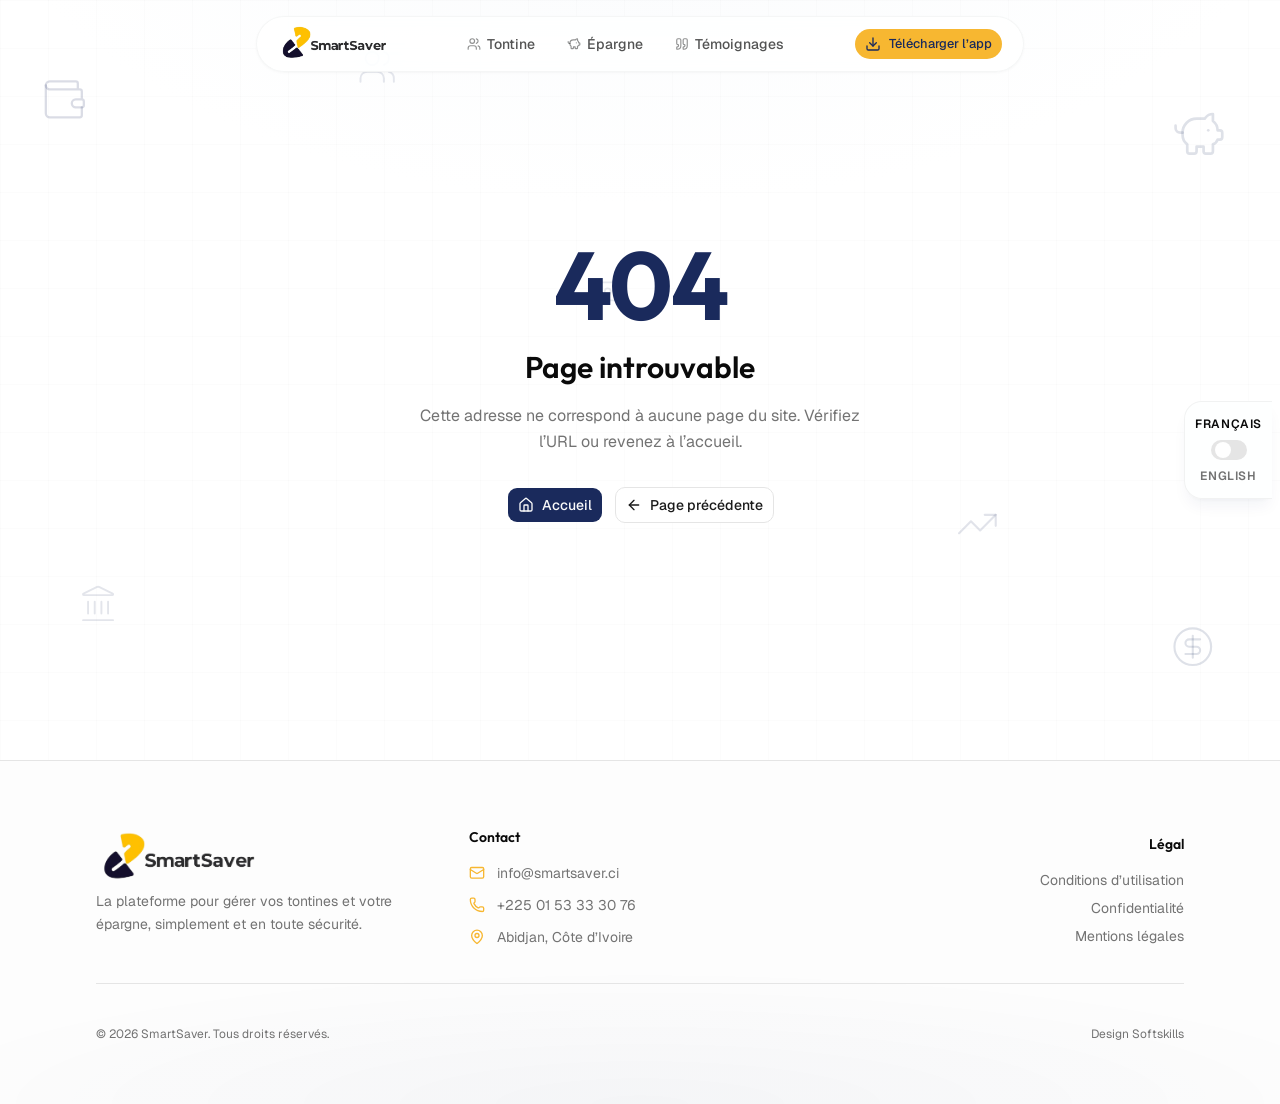
==== commit 4c25a576: "v3" ====
--- a/index.html
+++ b/index.html
@@ -10,7 +10,7 @@
       content="Tontines sécurisées, épargne flexible. L’appli SmartSaver en Côte d’Ivoire — Abidjan. Téléchargez iOS & Android sur smartsaver.ci."
     />
     <title>Smartsaver | Gérez votre argent, simplement et en toute sécurité</title>
-    <script type="module" crossorigin src="/assets/index-BvcQxeBI.js"></script>
+    <script type="module" crossorigin src="/assets/index-DjBjFZvG.js"></script>
     <link rel="stylesheet" crossorigin href="/assets/index-DMNTdsf9.css">
   </head>
   <body>
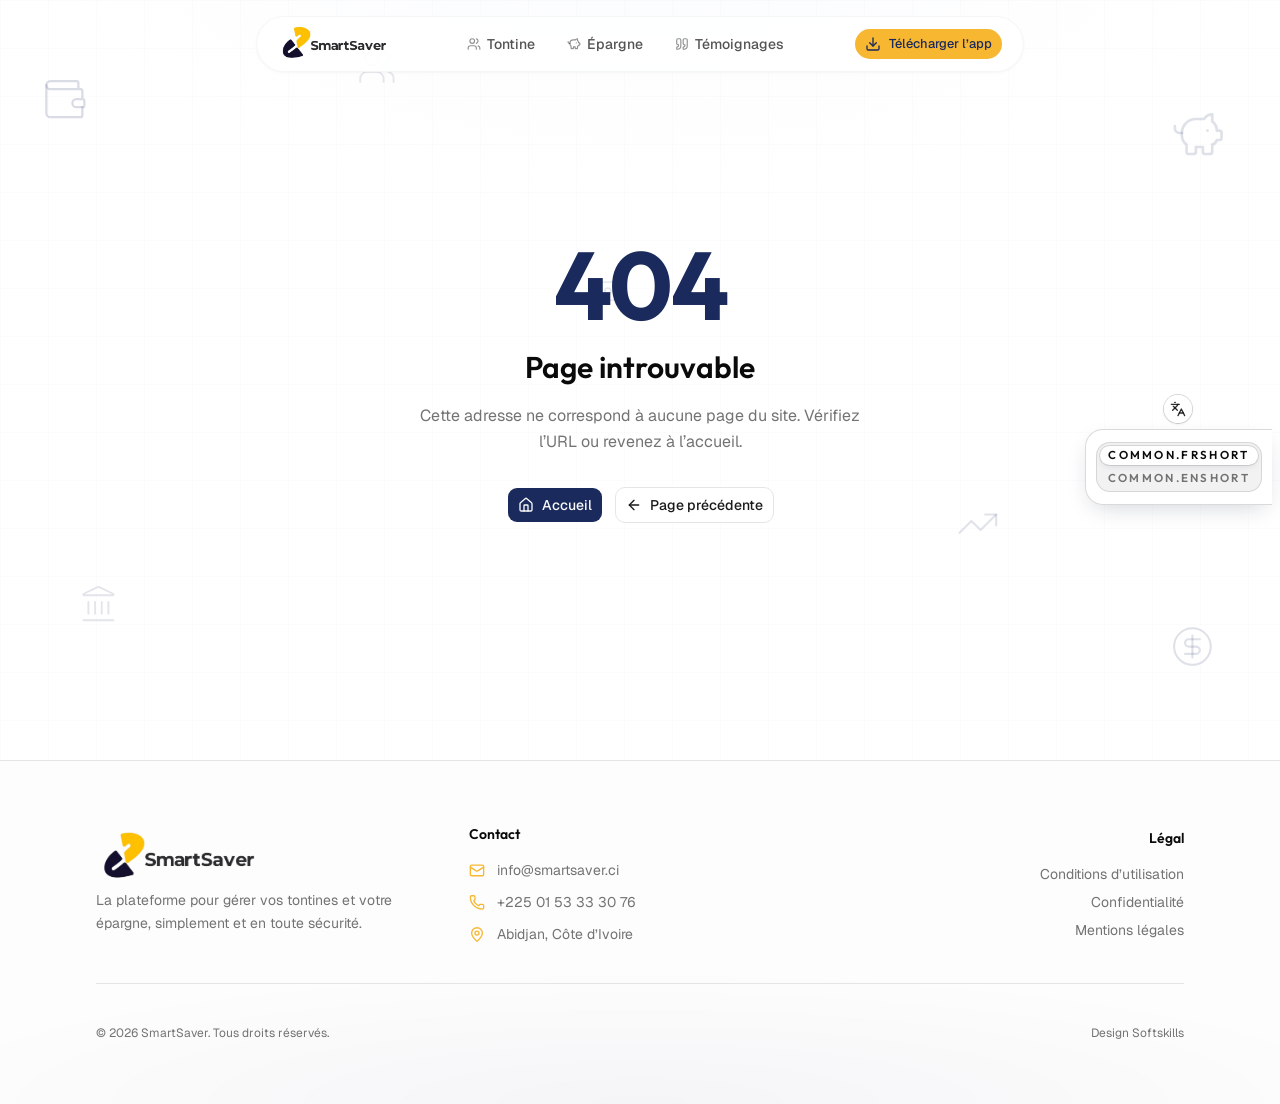
==== commit 443070e5: "update vf1" ====
--- a/index.html
+++ b/index.html
@@ -10,8 +10,8 @@
       content="Tontines sécurisées, épargne flexible. L’appli SmartSaver en Côte d’Ivoire — Abidjan. Téléchargez iOS & Android sur smartsaver.ci."
     />
     <title>Smartsaver | Gérez votre argent, simplement et en toute sécurité</title>
-    <script type="module" crossorigin src="/assets/index-DjBjFZvG.js"></script>
-    <link rel="stylesheet" crossorigin href="/assets/index-DMNTdsf9.css">
+    <script type="module" crossorigin src="/assets/index-CpC5pFnz.js"></script>
+    <link rel="stylesheet" crossorigin href="/assets/index-BiTVu3tY.css">
   </head>
   <body>
     <div id="root"></div>
--- a/assets/index-BiTVu3tY.css
+++ b/assets/index-BiTVu3tY.css
@@ -0,0 +1 @@
+@layer properties{@supports (((-webkit-hyphens:none)) and (not (margin-trim:inline))) or ((-moz-orient:inline) and (not (color:rgb(from red r g b)))){*,:before,:after,::backdrop{--tw-translate-x:0;--tw-translate-y:0;--tw-translate-z:0;--tw-rotate-x:initial;--tw-rotate-y:initial;--tw-rotate-z:initial;--tw-skew-x:initial;--tw-skew-y:initial;--tw-space-y-reverse:0;--tw-space-x-reverse:0;--tw-divide-x-reverse:0;--tw-border-style:solid;--tw-gradient-position:initial;--tw-gradient-from:#0000;--tw-gradient-via:#0000;--tw-gradient-to:#0000;--tw-gradient-stops:initial;--tw-gradient-via-stops:initial;--tw-gradient-from-position:0%;--tw-gradient-via-position:50%;--tw-gradient-to-position:100%;--tw-leading:initial;--tw-font-weight:initial;--tw-tracking:initial;--tw-ordinal:initial;--tw-slashed-zero:initial;--tw-numeric-figure:initial;--tw-numeric-spacing:initial;--tw-numeric-fraction:initial;--tw-shadow:0 0 #0000;--tw-shadow-color:initial;--tw-shadow-alpha:100%;--tw-inset-shadow:0 0 #0000;--tw-inset-shadow-color:initial;--tw-inset-shadow-alpha:100%;--tw-ring-color:initial;--tw-ring-shadow:0 0 #0000;--tw-inset-ring-color:initial;--tw-inset-ring-shadow:0 0 #0000;--tw-ring-inset:initial;--tw-ring-offset-width:0px;--tw-ring-offset-color:#fff;--tw-ring-offset-shadow:0 0 #0000;--tw-outline-style:solid;--tw-blur:initial;--tw-brightness:initial;--tw-contrast:initial;--tw-grayscale:initial;--tw-hue-rotate:initial;--tw-invert:initial;--tw-opacity:initial;--tw-saturate:initial;--tw-sepia:initial;--tw-drop-shadow:initial;--tw-drop-shadow-color:initial;--tw-drop-shadow-alpha:100%;--tw-drop-shadow-size:initial;--tw-backdrop-blur:initial;--tw-backdrop-brightness:initial;--tw-backdrop-contrast:initial;--tw-backdrop-grayscale:initial;--tw-backdrop-hue-rotate:initial;--tw-backdrop-invert:initial;--tw-backdrop-opacity:initial;--tw-backdrop-saturate:initial;--tw-backdrop-sepia:initial;--tw-duration:initial;--tw-ease:initial;--tw-scale-x:1;--tw-scale-y:1;--tw-scale-z:1;--tw-content:"";--tw-animation-delay:0s;--tw-animation-direction:normal;--tw-animation-duration:initial;--tw-animation-fill-mode:none;--tw-animation-iteration-count:1;--tw-enter-blur:0;--tw-enter-opacity:1;--tw-enter-rotate:0;--tw-enter-scale:1;--tw-enter-translate-x:0;--tw-enter-translate-y:0;--tw-exit-blur:0;--tw-exit-opacity:1;--tw-exit-rotate:0;--tw-exit-scale:1;--tw-exit-translate-x:0;--tw-exit-translate-y:0}}}@layer theme{:root,:host{--font-mono:ui-monospace, SFMono-Regular, Menlo, Monaco, Consolas, "Liberation Mono", "Courier New", monospace;--color-amber-200:oklch(92.4% .12 95.746);--color-amber-300:oklch(87.9% .169 91.605);--color-emerald-400:oklch(76.5% .177 163.223);--color-emerald-600:oklch(59.6% .145 163.225);--color-black:#000;--color-white:#fff;--spacing:.25rem;--container-xs:20rem;--container-sm:24rem;--container-md:28rem;--container-lg:32rem;--container-xl:36rem;--container-2xl:42rem;--container-3xl:48rem;--container-6xl:72rem;--text-xs:.75rem;--text-xs--line-height:calc(1 / .75);--text-sm:.875rem;--text-sm--line-height:calc(1.25 / .875);--text-base:1rem;--text-base--line-height: 1.5 ;--text-lg:1.125rem;--text-lg--line-height:calc(1.75 / 1.125);--text-xl:1.25rem;--text-xl--line-height:calc(1.75 / 1.25);--text-2xl:1.5rem;--text-2xl--line-height:calc(2 / 1.5);--text-3xl:1.875rem;--text-3xl--line-height: 1.2 ;--text-4xl:2.25rem;--text-4xl--line-height:calc(2.5 / 2.25);--text-5xl:3rem;--text-5xl--line-height:1;--text-6xl:3.75rem;--text-6xl--line-height:1;--text-7xl:4.5rem;--text-7xl--line-height:1;--text-8xl:6rem;--text-8xl--line-height:1;--font-weight-medium:500;--font-weight-semibold:600;--font-weight-bold:700;--tracking-tighter:-.05em;--tracking-tight:-.025em;--tracking-wide:.025em;--tracking-wider:.05em;--leading-tight:1.25;--leading-snug:1.375;--leading-relaxed:1.625;--radius-md:calc(var(--radius) * .8);--ease-out:cubic-bezier(0, 0, .2, 1);--ease-in-out:cubic-bezier(.4, 0, .2, 1);--animate-spin:spin 1s linear infinite;--animate-pulse:pulse 2s cubic-bezier(.4, 0, .6, 1) infinite;--blur-xs:4px;--blur-sm:8px;--blur-md:12px;--blur-xl:24px;--blur-2xl:40px;--default-transition-duration:.15s;--default-transition-timing-function:cubic-bezier(.4, 0, .2, 1);--default-font-family:"Geist Variable", sans-serif;--default-mono-font-family:var(--font-mono)}}@layer base{*,:after,:before,::backdrop{box-sizing:border-box;border:0 solid;margin:0;padding:0}::file-selector-button{box-sizing:border-box;border:0 solid;margin:0;padding:0}html,:host{-webkit-text-size-adjust:100%;tab-size:4;line-height:1.5;font-family:var(--default-font-family,ui-sans-serif, system-ui, sans-serif, "Apple Color Emoji", "Segoe UI Emoji", "Segoe UI Symbol", "Noto Color Emoji");font-feature-settings:var(--default-font-feature-settings,normal);font-variation-settings:var(--default-font-variation-settings,normal);-webkit-tap-highlight-color:transparent}hr{height:0;color:inherit;border-top-width:1px}abbr:where([title]){-webkit-text-decoration:underline dotted;text-decoration:underline dotted}h1,h2,h3,h4,h5,h6{font-size:inherit;font-weight:inherit}a{color:inherit;-webkit-text-decoration:inherit;text-decoration:inherit}b,strong{font-weight:bolder}code,kbd,samp,pre{font-family:var(--default-mono-font-family,ui-monospace, SFMono-Regular, Menlo, Monaco, Consolas, "Liberation Mono", "Courier New", monospace);font-feature-settings:var(--default-mono-font-feature-settings,normal);font-variation-settings:var(--default-mono-font-variation-settings,normal);font-size:1em}small{font-size:80%}sub,sup{vertical-align:baseline;font-size:75%;line-height:0;position:relative}sub{bottom:-.25em}sup{top:-.5em}table{text-indent:0;border-color:inherit;border-collapse:collapse}:-moz-focusring{outline:auto}progress{vertical-align:baseline}summary{display:list-item}ol,ul,menu{list-style:none}img,svg,video,canvas,audio,iframe,embed,object{vertical-align:middle;display:block}img,video{max-width:100%;height:auto}button,input,select,optgroup,textarea{font:inherit;font-feature-settings:inherit;font-variation-settings:inherit;letter-spacing:inherit;color:inherit;opacity:1;background-color:#0000;border-radius:0}::file-selector-button{font:inherit;font-feature-settings:inherit;font-variation-settings:inherit;letter-spacing:inherit;color:inherit;opacity:1;background-color:#0000;border-radius:0}:where(select:is([multiple],[size])) optgroup{font-weight:bolder}:where(select:is([multiple],[size])) optgroup option{padding-inline-start:20px}::file-selector-button{margin-inline-end:4px}::placeholder{opacity:1}@supports (not ((-webkit-appearance:-apple-pay-button))) or (contain-intrinsic-size:1px){::placeholder{color:currentColor}@supports (color:color-mix(in lab,red,red)){::placeholder{color:color-mix(in oklab,currentcolor 50%,transparent)}}}textarea{resize:vertical}::-webkit-search-decoration{-webkit-appearance:none}::-webkit-date-and-time-value{min-height:1lh;text-align:inherit}::-webkit-datetime-edit{display:inline-flex}::-webkit-datetime-edit-fields-wrapper{padding:0}::-webkit-datetime-edit{padding-block:0}::-webkit-datetime-edit-year-field{padding-block:0}::-webkit-datetime-edit-month-field{padding-block:0}::-webkit-datetime-edit-day-field{padding-block:0}::-webkit-datetime-edit-hour-field{padding-block:0}::-webkit-datetime-edit-minute-field{padding-block:0}::-webkit-datetime-edit-second-field{padding-block:0}::-webkit-datetime-edit-millisecond-field{padding-block:0}::-webkit-datetime-edit-meridiem-field{padding-block:0}::-webkit-calendar-picker-indicator{line-height:1}:-moz-ui-invalid{box-shadow:none}button,input:where([type=button],[type=reset],[type=submit]){appearance:button}::file-selector-button{appearance:button}::-webkit-inner-spin-button{height:auto}::-webkit-outer-spin-button{height:auto}[hidden]:where(:not([hidden=until-found])){display:none!important}*,:before,:after{box-sizing:border-box}*{border-color:var(--border);outline-color:var(--ring)}@supports (color:color-mix(in lab,red,red)){*{outline-color:color-mix(in oklab,var(--ring) 50%,transparent)}}html{scroll-behavior:smooth;-webkit-font-smoothing:antialiased;-moz-osx-font-smoothing:grayscale;font-family:Geist Variable,sans-serif}body{margin:calc(var(--spacing) * 0);--tw-leading:var(--leading-relaxed);min-height:100vh;line-height:var(--leading-relaxed);color:var(--text-main);background-color:var(--bg-white);background-image:radial-gradient(100% 70% at 50% -20%,#f8fafc,#0000 55%);overflow-x:hidden}a{text-decoration-line:none}h1,h2,h3,h4{--tw-leading:var(--leading-tight);font-family:Outfit Variable,Outfit,ui-sans-serif,sans-serif;line-height:var(--leading-tight);--tw-font-weight:var(--font-weight-bold);font-weight:var(--font-weight-bold)}}@layer components{.fx-grid-light{background-image:linear-gradient(#0f172a0a 1px,#0000 1px),linear-gradient(90deg,#0f172a0a 1px,#0000 1px);background-size:48px 48px}.fx-grid-dark{background-image:linear-gradient(#ffffff0f 1px,#0000 1px),linear-gradient(90deg,#ffffff0f 1px,#0000 1px);background-size:48px 48px}.ss-jelly-loader{--uib-size:60px;--uib-color:var(--primary);--uib-speed:2.6s;--uib-dot-size:calc(var(--uib-size) * .23);width:var(--uib-size);height:var(--uib-dot-size);filter:url(#ss-jelly-ooze-filter);justify-content:space-between;align-items:center;display:flex;position:relative}.ss-jelly-loader__dot{top:calc(50% - var(--uib-dot-size) / 2);left:calc(0px - var(--uib-dot-size) / 2);height:var(--uib-dot-size);width:var(--uib-dot-size);background-color:var(--uib-color);animation:ss-jelly-stream var(--uib-speed) linear infinite both;border-radius:50%;transition:background-color .3s;display:block;position:absolute}.ss-jelly-loader__dot:nth-child(2){animation-delay:calc(var(--uib-speed) * -.2)}.ss-jelly-loader__dot:nth-child(3){animation-delay:calc(var(--uib-speed) * -.4)}.ss-jelly-loader__dot:nth-child(4){animation-delay:calc(var(--uib-speed) * -.6)}.ss-jelly-loader__dot:nth-child(5){animation-delay:calc(var(--uib-speed) * -.8)}@keyframes ss-jelly-stream{0%,to{transform:translate(0)scale(0)}50%{transform:translate(calc(var(--uib-size) * .5)) scale(1)}99.999%{transform:translate(calc(var(--uib-size))) scale(0)}}}@layer utilities{.\@container\/card-header{container:card-header/inline-size}.pointer-events-auto{pointer-events:auto}.pointer-events-none{pointer-events:none}.visible{visibility:visible}.sr-only{clip-path:inset(50%);white-space:nowrap;border-width:0;width:1px;height:1px;margin:-1px;padding:0;position:absolute;overflow:hidden}.absolute{position:absolute}.fixed{position:fixed}.relative{position:relative}.inset-0{inset:calc(var(--spacing) * 0)}.inset-y-0{inset-block:calc(var(--spacing) * 0)}.start{inset-inline-start:var(--spacing)}.end{inset-inline-end:var(--spacing)}.-top-12{top:calc(var(--spacing) * -12)}.-top-16{top:calc(var(--spacing) * -16)}.top-0{top:calc(var(--spacing) * 0)}.top-1\/2{top:50%}.top-3{top:calc(var(--spacing) * 3)}.top-4{top:calc(var(--spacing) * 4)}.top-\[6\%\]{top:6%}.top-\[8\%\]{top:8%}.top-\[10\%\]{top:10%}.top-\[14\%\]{top:14%}.top-\[20\%\]{top:20%}.top-\[22\%\]{top:22%}.top-\[36\%\]{top:36%}.top-\[38\%\]{top:38%}.top-\[42\%\]{top:42%}.-right-3{right:calc(var(--spacing) * -3)}.-right-12{right:calc(var(--spacing) * -12)}.-right-16{right:calc(var(--spacing) * -16)}.right-0{right:calc(var(--spacing) * 0)}.right-3{right:calc(var(--spacing) * 3)}.right-4{right:calc(var(--spacing) * 4)}.right-\[4\%\]{right:4%}.right-\[5\%\]{right:5%}.right-\[7\%\]{right:7%}.right-\[8\%\]{right:8%}.right-\[22\%\]{right:22%}.right-\[28\%\]{right:28%}.-bottom-12{bottom:calc(var(--spacing) * -12)}.bottom-0{bottom:calc(var(--spacing) * 0)}.bottom-6{bottom:calc(var(--spacing) * 6)}.bottom-\[12\%\]{bottom:12%}.bottom-\[14\%\]{bottom:14%}.bottom-\[16\%\]{bottom:16%}.bottom-\[18\%\]{bottom:18%}.bottom-\[28\%\]{bottom:28%}.bottom-\[38\%\]{bottom:38%}.-left-12{left:calc(var(--spacing) * -12)}.left-0{left:calc(var(--spacing) * 0)}.left-1\/2{left:50%}.left-\[2\%\]{left:2%}.left-\[3\%\]{left:3%}.left-\[5\%\]{left:5%}.left-\[6\%\]{left:6%}.left-\[10\%\]{left:10%}.left-\[12\%\]{left:12%}.left-\[28\%\]{left:28%}.left-\[38\%\]{left:38%}.left-\[42\%\]{left:42%}.left-\[46\%\]{left:46%}.left-\[48\%\]{left:48%}.left-\[52\%\]{left:52%}.z-0{z-index:0}.z-10{z-index:10}.z-40{z-index:40}.z-50{z-index:50}.z-60{z-index:60}.z-\[1\]{z-index:1}.col-start-2{grid-column-start:2}.row-span-2{grid-row:span 2/span 2}.row-start-1{grid-row-start:1}.mx-auto{margin-inline:auto}.my-10{margin-block:calc(var(--spacing) * 10)}.-mt-4{margin-top:calc(var(--spacing) * -4)}.mt-0\.5{margin-top:calc(var(--spacing) * .5)}.mt-1{margin-top:calc(var(--spacing) * 1)}.mt-3{margin-top:calc(var(--spacing) * 3)}.mt-4{margin-top:calc(var(--spacing) * 4)}.mt-auto{margin-top:auto}.mb-0\.5{margin-bottom:calc(var(--spacing) * .5)}.mb-1{margin-bottom:calc(var(--spacing) * 1)}.mb-4{margin-bottom:calc(var(--spacing) * 4)}.-ml-3{margin-left:calc(var(--spacing) * -3)}.-ml-4{margin-left:calc(var(--spacing) * -4)}.block{display:block}.flex{display:flex}.grid{display:grid}.hidden{display:none}.inline-block{display:inline-block}.inline-flex{display:inline-flex}.aspect-\[9\/19\]{aspect-ratio:9/19}.aspect-square{aspect-ratio:1}.size-2{width:calc(var(--spacing) * 2);height:calc(var(--spacing) * 2)}.size-3\.5{width:calc(var(--spacing) * 3.5);height:calc(var(--spacing) * 3.5)}.size-4{width:calc(var(--spacing) * 4);height:calc(var(--spacing) * 4)}.size-5{width:calc(var(--spacing) * 5);height:calc(var(--spacing) * 5)}.size-6{width:calc(var(--spacing) * 6);height:calc(var(--spacing) * 6)}.size-7{width:calc(var(--spacing) * 7);height:calc(var(--spacing) * 7)}.size-8{width:calc(var(--spacing) * 8);height:calc(var(--spacing) * 8)}.size-9{width:calc(var(--spacing) * 9);height:calc(var(--spacing) * 9)}.size-10{width:calc(var(--spacing) * 10);height:calc(var(--spacing) * 10)}.size-11{width:calc(var(--spacing) * 11);height:calc(var(--spacing) * 11)}.size-12{width:calc(var(--spacing) * 12);height:calc(var(--spacing) * 12)}.size-14{width:calc(var(--spacing) * 14);height:calc(var(--spacing) * 14)}.size-48{width:calc(var(--spacing) * 48);height:calc(var(--spacing) * 48)}.size-\[1\.125rem\]{width:1.125rem;height:1.125rem}.size-\[7\.5rem\]{width:7.5rem;height:7.5rem}.size-\[42\%\]{width:42%;height:42%}.size-full{width:100%;height:100%}.h-\(--radix-accordion-content-height\){height:var(--radix-accordion-content-height)}.h-1{height:calc(var(--spacing) * 1)}.h-2\.5{height:calc(var(--spacing) * 2.5)}.h-5{height:calc(var(--spacing) * 5)}.h-6{height:calc(var(--spacing) * 6)}.h-7{height:calc(var(--spacing) * 7)}.h-8{height:calc(var(--spacing) * 8)}.h-9{height:calc(var(--spacing) * 9)}.h-10{height:calc(var(--spacing) * 10)}.h-11{height:calc(var(--spacing) * 11)}.h-12{height:calc(var(--spacing) * 12)}.h-16{height:calc(var(--spacing) * 16)}.h-auto{height:auto}.h-full{height:100%}.min-h-0{min-height:calc(var(--spacing) * 0)}.min-h-12{min-height:calc(var(--spacing) * 12)}.min-h-\[calc\(100dvh-8rem\)\]{min-height:calc(100dvh - 8rem)}.min-h-\[min\(75vh\,600px\)\]{min-height:min(75vh,600px)}.min-h-\[min\(90vh\,720px\)\]{min-height:min(90vh,720px)}.min-h-dvh{min-height:100dvh}.min-h-screen{min-height:100vh}.w-9{width:calc(var(--spacing) * 9)}.w-12{width:calc(var(--spacing) * 12)}.w-\[min\(100\%\,280px\)\]{width:min(100%,280px)}.w-auto{width:auto}.w-fit{width:fit-content}.w-full{width:100%}.max-w-2xl{max-width:var(--container-2xl)}.max-w-3xl{max-width:var(--container-3xl)}.max-w-6xl{max-width:var(--container-6xl)}.max-w-\[5rem\]{max-width:5rem}.max-w-\[11rem\]{max-width:11rem}.max-w-lg{max-width:var(--container-lg)}.max-w-md{max-width:var(--container-md)}.max-w-xl{max-width:var(--container-xl)}.max-w-xs{max-width:var(--container-xs)}.min-w-0{min-width:calc(var(--spacing) * 0)}.min-w-\[2\.75rem\]{min-width:2.75rem}.min-w-\[3rem\]{min-width:3rem}.flex-1{flex:1}.shrink{flex-shrink:1}.shrink-0{flex-shrink:0}.grow-0{flex-grow:0}.basis-full{flex-basis:100%}.-translate-x-1\/2{--tw-translate-x: -50% ;translate:var(--tw-translate-x) var(--tw-translate-y)}.translate-x-0\.5{--tw-translate-x:calc(var(--spacing) * .5);translate:var(--tw-translate-x) var(--tw-translate-y)}.-translate-y-1\/2{--tw-translate-y: -50% ;translate:var(--tw-translate-x) var(--tw-translate-y)}.-rotate-6{rotate:-6deg}.rotate-90{rotate:90deg}.transform{transform:var(--tw-rotate-x,) var(--tw-rotate-y,) var(--tw-rotate-z,) var(--tw-skew-x,) var(--tw-skew-y,)}.animate-pulse{animation:var(--animate-pulse)}.animate-spin{animation:var(--animate-spin)}.cursor-pointer{cursor:pointer}.touch-manipulation{touch-action:manipulation}.resize{resize:both}.scroll-mt-20{scroll-margin-top:calc(var(--spacing) * 20)}.auto-rows-min{grid-auto-rows:min-content}.grid-cols-3{grid-template-columns:repeat(3,minmax(0,1fr))}.flex-col{flex-direction:column}.flex-col-reverse{flex-direction:column-reverse}.flex-row{flex-direction:row}.flex-wrap{flex-wrap:wrap}.items-center{align-items:center}.items-start{align-items:flex-start}.items-stretch{align-items:stretch}.justify-between{justify-content:space-between}.justify-center{justify-content:center}.justify-start{justify-content:flex-start}.gap-0{gap:calc(var(--spacing) * 0)}.gap-0\.5{gap:calc(var(--spacing) * .5)}.gap-1{gap:calc(var(--spacing) * 1)}.gap-1\.5{gap:calc(var(--spacing) * 1.5)}.gap-2{gap:calc(var(--spacing) * 2)}.gap-2\.5{gap:calc(var(--spacing) * 2.5)}.gap-3{gap:calc(var(--spacing) * 3)}.gap-3\.5{gap:calc(var(--spacing) * 3.5)}.gap-4{gap:calc(var(--spacing) * 4)}.gap-5{gap:calc(var(--spacing) * 5)}.gap-8{gap:calc(var(--spacing) * 8)}.gap-10{gap:calc(var(--spacing) * 10)}.gap-12{gap:calc(var(--spacing) * 12)}.gap-14{gap:calc(var(--spacing) * 14)}:where(.space-y-1>:not(:last-child)){--tw-space-y-reverse:0;margin-block-start:calc(calc(var(--spacing) * 1) * var(--tw-space-y-reverse));margin-block-end:calc(calc(var(--spacing) * 1) * calc(1 - var(--tw-space-y-reverse)))}:where(.space-y-1\.5>:not(:last-child)){--tw-space-y-reverse:0;margin-block-start:calc(calc(var(--spacing) * 1.5) * var(--tw-space-y-reverse));margin-block-end:calc(calc(var(--spacing) * 1.5) * calc(1 - var(--tw-space-y-reverse)))}:where(.space-y-2>:not(:last-child)){--tw-space-y-reverse:0;margin-block-start:calc(calc(var(--spacing) * 2) * var(--tw-space-y-reverse));margin-block-end:calc(calc(var(--spacing) * 2) * calc(1 - var(--tw-space-y-reverse)))}:where(.space-y-3>:not(:last-child)){--tw-space-y-reverse:0;margin-block-start:calc(calc(var(--spacing) * 3) * var(--tw-space-y-reverse));margin-block-end:calc(calc(var(--spacing) * 3) * calc(1 - var(--tw-space-y-reverse)))}:where(.space-y-4>:not(:last-child)){--tw-space-y-reverse:0;margin-block-start:calc(calc(var(--spacing) * 4) * var(--tw-space-y-reverse));margin-block-end:calc(calc(var(--spacing) * 4) * calc(1 - var(--tw-space-y-reverse)))}:where(.space-y-5>:not(:last-child)){--tw-space-y-reverse:0;margin-block-start:calc(calc(var(--spacing) * 5) * var(--tw-space-y-reverse));margin-block-end:calc(calc(var(--spacing) * 5) * calc(1 - var(--tw-space-y-reverse)))}:where(.space-y-6>:not(:last-child)){--tw-space-y-reverse:0;margin-block-start:calc(calc(var(--spacing) * 6) * var(--tw-space-y-reverse));margin-block-end:calc(calc(var(--spacing) * 6) * calc(1 - var(--tw-space-y-reverse)))}:where(.space-y-12>:not(:last-child)){--tw-space-y-reverse:0;margin-block-start:calc(calc(var(--spacing) * 12) * var(--tw-space-y-reverse));margin-block-end:calc(calc(var(--spacing) * 12) * calc(1 - var(--tw-space-y-reverse)))}.gap-x-6{column-gap:calc(var(--spacing) * 6)}:where(.-space-x-2>:not(:last-child)){--tw-space-x-reverse:0;margin-inline-start:calc(calc(var(--spacing) * -2) * var(--tw-space-x-reverse));margin-inline-end:calc(calc(var(--spacing) * -2) * calc(1 - var(--tw-space-x-reverse)))}.gap-y-2{row-gap:calc(var(--spacing) * 2)}:where(.divide-x>:not(:last-child)){--tw-divide-x-reverse:0;border-inline-style:var(--tw-border-style);border-inline-start-width:calc(1px * var(--tw-divide-x-reverse));border-inline-end-width:calc(1px * calc(1 - var(--tw-divide-x-reverse)))}:where(.divide-border\/60>:not(:last-child)){border-color:var(--border)}@supports (color:color-mix(in lab,red,red)){:where(.divide-border\/60>:not(:last-child)){border-color:color-mix(in oklab,var(--border) 60%,transparent)}}.self-start{align-self:flex-start}.justify-self-end{justify-self:flex-end}.truncate{text-overflow:ellipsis;white-space:nowrap;overflow:hidden}.overflow-hidden{overflow:hidden}.overflow-x-hidden{overflow-x:hidden}.rounded-2xl{border-radius:calc(var(--radius) * 1.8)}.rounded-4xl{border-radius:calc(var(--radius) * 2.6)}.rounded-\[1\.5rem\]{border-radius:1.5rem}.rounded-\[1\.75rem\]{border-radius:1.75rem}.rounded-\[2\.5rem\]{border-radius:2.5rem}.rounded-\[2rem\]{border-radius:2rem}.rounded-\[11px\]{border-radius:11px}.rounded-\[14px\]{border-radius:14px}.rounded-\[min\(var\(--radius-md\)\,10px\)\]{border-radius:min(var(--radius-md),10px)}.rounded-\[min\(var\(--radius-md\)\,12px\)\]{border-radius:min(var(--radius-md),12px)}.rounded-full{border-radius:3.40282e38px}.rounded-lg{border-radius:var(--radius)}.rounded-xl{border-radius:calc(var(--radius) * 1.4)}.rounded-t-xl{border-top-left-radius:calc(var(--radius) * 1.4);border-top-right-radius:calc(var(--radius) * 1.4)}.rounded-l-2xl{border-top-left-radius:calc(var(--radius) * 1.8);border-bottom-left-radius:calc(var(--radius) * 1.8)}.rounded-l-3xl{border-top-left-radius:calc(var(--radius) * 2.2);border-bottom-left-radius:calc(var(--radius) * 2.2)}.rounded-b-xl{border-bottom-right-radius:calc(var(--radius) * 1.4);border-bottom-left-radius:calc(var(--radius) * 1.4)}.border{border-style:var(--tw-border-style);border-width:1px}.border-0{border-style:var(--tw-border-style);border-width:0}.border-2{border-style:var(--tw-border-style);border-width:2px}.border-\[10px\]{border-style:var(--tw-border-style);border-width:10px}.border-y{border-block-style:var(--tw-border-style);border-block-width:1px}.border-t{border-top-style:var(--tw-border-style);border-top-width:1px}.border-r-0{border-right-style:var(--tw-border-style);border-right-width:0}.border-b{border-bottom-style:var(--tw-border-style);border-bottom-width:1px}.border-l{border-left-style:var(--tw-border-style);border-left-width:1px}.border-dashed{--tw-border-style:dashed;border-style:dashed}.border-\(--accent\)\/25{border-color:var(--accent)}@supports (color:color-mix(in lab,red,red)){.border-\(--accent\)\/25{border-color:color-mix(in oklab,var(--accent) 25%,transparent)}}.border-\(--accent\)\/30{border-color:var(--accent)}@supports (color:color-mix(in lab,red,red)){.border-\(--accent\)\/30{border-color:color-mix(in oklab,var(--accent) 30%,transparent)}}.border-\(--accent\)\/35{border-color:var(--accent)}@supports (color:color-mix(in lab,red,red)){.border-\(--accent\)\/35{border-color:color-mix(in oklab,var(--accent) 35%,transparent)}}.border-\(--accent\)\/40{border-color:var(--accent)}@supports (color:color-mix(in lab,red,red)){.border-\(--accent\)\/40{border-color:color-mix(in oklab,var(--accent) 40%,transparent)}}.border-\(--accent\)\/50{border-color:var(--accent)}@supports (color:color-mix(in lab,red,red)){.border-\(--accent\)\/50{border-color:color-mix(in oklab,var(--accent) 50%,transparent)}}.border-border,.border-border\/40{border-color:var(--border)}@supports (color:color-mix(in lab,red,red)){.border-border\/40{border-color:color-mix(in oklab,var(--border) 40%,transparent)}}.border-border\/50{border-color:var(--border)}@supports (color:color-mix(in lab,red,red)){.border-border\/50{border-color:color-mix(in oklab,var(--border) 50%,transparent)}}.border-border\/60{border-color:var(--border)}@supports (color:color-mix(in lab,red,red)){.border-border\/60{border-color:color-mix(in oklab,var(--border) 60%,transparent)}}.border-border\/70{border-color:var(--border)}@supports (color:color-mix(in lab,red,red)){.border-border\/70{border-color:color-mix(in oklab,var(--border) 70%,transparent)}}.border-border\/80{border-color:var(--border)}@supports (color:color-mix(in lab,red,red)){.border-border\/80{border-color:color-mix(in oklab,var(--border) 80%,transparent)}}.border-foreground\/15{border-color:var(--foreground)}@supports (color:color-mix(in lab,red,red)){.border-foreground\/15{border-color:color-mix(in oklab,var(--foreground) 15%,transparent)}}.border-input{border-color:var(--input)}.border-primary-foreground\/25{border-color:var(--primary-foreground)}@supports (color:color-mix(in lab,red,red)){.border-primary-foreground\/25{border-color:color-mix(in oklab,var(--primary-foreground) 25%,transparent)}}.border-primary-foreground\/35{border-color:var(--primary-foreground)}@supports (color:color-mix(in lab,red,red)){.border-primary-foreground\/35{border-color:color-mix(in oklab,var(--primary-foreground) 35%,transparent)}}.border-primary\/20{border-color:var(--primary)}@supports (color:color-mix(in lab,red,red)){.border-primary\/20{border-color:color-mix(in oklab,var(--primary) 20%,transparent)}}.border-primary\/25{border-color:var(--primary)}@supports (color:color-mix(in lab,red,red)){.border-primary\/25{border-color:color-mix(in oklab,var(--primary) 25%,transparent)}}.border-transparent{border-color:#0000}.border-white\/10{border-color:#ffffff1a}@supports (color:color-mix(in lab,red,red)){.border-white\/10{border-color:color-mix(in oklab,var(--color-white) 10%,transparent)}}.border-white\/15{border-color:#ffffff26}@supports (color:color-mix(in lab,red,red)){.border-white\/15{border-color:color-mix(in oklab,var(--color-white) 15%,transparent)}}.bg-\(--accent\),.bg-\(--accent\)\/8{background-color:var(--accent)}@supports (color:color-mix(in lab,red,red)){.bg-\(--accent\)\/8{background-color:color-mix(in oklab,var(--accent) 8%,transparent)}}.bg-\(--accent\)\/10{background-color:var(--accent)}@supports (color:color-mix(in lab,red,red)){.bg-\(--accent\)\/10{background-color:color-mix(in oklab,var(--accent) 10%,transparent)}}.bg-\(--accent\)\/15{background-color:var(--accent)}@supports (color:color-mix(in lab,red,red)){.bg-\(--accent\)\/15{background-color:color-mix(in oklab,var(--accent) 15%,transparent)}}.bg-\(--accent\)\/20{background-color:var(--accent)}@supports (color:color-mix(in lab,red,red)){.bg-\(--accent\)\/20{background-color:color-mix(in oklab,var(--accent) 20%,transparent)}}.bg-\[\#1a2a5c\]{background-color:#1a2a5c}.bg-\[\#f7b731\]{background-color:#f7b731}.bg-\[var\(--accent\)\],.bg-\[var\(--accent\)\]\/15{background-color:var(--accent)}@supports (color:color-mix(in lab,red,red)){.bg-\[var\(--accent\)\]\/15{background-color:color-mix(in oklab,var(--accent) 15%,transparent)}}.bg-background,.bg-background\/70{background-color:var(--background)}@supports (color:color-mix(in lab,red,red)){.bg-background\/70{background-color:color-mix(in oklab,var(--background) 70%,transparent)}}.bg-background\/80{background-color:var(--background)}@supports (color:color-mix(in lab,red,red)){.bg-background\/80{background-color:color-mix(in oklab,var(--background) 80%,transparent)}}.bg-background\/85{background-color:var(--background)}@supports (color:color-mix(in lab,red,red)){.bg-background\/85{background-color:color-mix(in oklab,var(--background) 85%,transparent)}}.bg-background\/95{background-color:var(--background)}@supports (color:color-mix(in lab,red,red)){.bg-background\/95{background-color:color-mix(in oklab,var(--background) 95%,transparent)}}.bg-background\/96{background-color:var(--background)}@supports (color:color-mix(in lab,red,red)){.bg-background\/96{background-color:color-mix(in oklab,var(--background) 96%,transparent)}}.bg-black\/10{background-color:#0000001a}@supports (color:color-mix(in lab,red,red)){.bg-black\/10{background-color:color-mix(in oklab,var(--color-black) 10%,transparent)}}.bg-black\/25{background-color:#00000040}@supports (color:color-mix(in lab,red,red)){.bg-black\/25{background-color:color-mix(in oklab,var(--color-black) 25%,transparent)}}.bg-border,.bg-border\/60{background-color:var(--border)}@supports (color:color-mix(in lab,red,red)){.bg-border\/60{background-color:color-mix(in oklab,var(--border) 60%,transparent)}}.bg-card,.bg-card\/40{background-color:var(--card)}@supports (color:color-mix(in lab,red,red)){.bg-card\/40{background-color:color-mix(in oklab,var(--card) 40%,transparent)}}.bg-card\/50{background-color:var(--card)}@supports (color:color-mix(in lab,red,red)){.bg-card\/50{background-color:color-mix(in oklab,var(--card) 50%,transparent)}}.bg-destructive\/10{background-color:var(--destructive)}@supports (color:color-mix(in lab,red,red)){.bg-destructive\/10{background-color:color-mix(in oklab,var(--destructive) 10%,transparent)}}.bg-emerald-600{background-color:var(--color-emerald-600)}.bg-foreground\/\[0\.05\]{background-color:var(--foreground)}@supports (color:color-mix(in lab,red,red)){.bg-foreground\/\[0\.05\]{background-color:color-mix(in oklab,var(--foreground) 5%,transparent)}}.bg-muted,.bg-muted\/15{background-color:var(--muted)}@supports (color:color-mix(in lab,red,red)){.bg-muted\/15{background-color:color-mix(in oklab,var(--muted) 15%,transparent)}}.bg-muted\/20{background-color:var(--muted)}@supports (color:color-mix(in lab,red,red)){.bg-muted\/20{background-color:color-mix(in oklab,var(--muted) 20%,transparent)}}.bg-muted\/25{background-color:var(--muted)}@supports (color:color-mix(in lab,red,red)){.bg-muted\/25{background-color:color-mix(in oklab,var(--muted) 25%,transparent)}}.bg-muted\/50{background-color:var(--muted)}@supports (color:color-mix(in lab,red,red)){.bg-muted\/50{background-color:color-mix(in oklab,var(--muted) 50%,transparent)}}.bg-muted\/80{background-color:var(--muted)}@supports (color:color-mix(in lab,red,red)){.bg-muted\/80{background-color:color-mix(in oklab,var(--muted) 80%,transparent)}}.bg-muted\/90{background-color:var(--muted)}@supports (color:color-mix(in lab,red,red)){.bg-muted\/90{background-color:color-mix(in oklab,var(--muted) 90%,transparent)}}.bg-primary{background-color:var(--primary)}.bg-primary-foreground\/5{background-color:var(--primary-foreground)}@supports (color:color-mix(in lab,red,red)){.bg-primary-foreground\/5{background-color:color-mix(in oklab,var(--primary-foreground) 5%,transparent)}}.bg-primary-foreground\/10{background-color:var(--primary-foreground)}@supports (color:color-mix(in lab,red,red)){.bg-primary-foreground\/10{background-color:color-mix(in oklab,var(--primary-foreground) 10%,transparent)}}.bg-primary\/5{background-color:var(--primary)}@supports (color:color-mix(in lab,red,red)){.bg-primary\/5{background-color:color-mix(in oklab,var(--primary) 5%,transparent)}}.bg-primary\/10{background-color:var(--primary)}@supports (color:color-mix(in lab,red,red)){.bg-primary\/10{background-color:color-mix(in oklab,var(--primary) 10%,transparent)}}.bg-primary\/\[0\.1\]{background-color:var(--primary)}@supports (color:color-mix(in lab,red,red)){.bg-primary\/\[0\.1\]{background-color:color-mix(in oklab,var(--primary) 10%,transparent)}}.bg-primary\/\[0\.08\]{background-color:var(--primary)}@supports (color:color-mix(in lab,red,red)){.bg-primary\/\[0\.08\]{background-color:color-mix(in oklab,var(--primary) 8%,transparent)}}.bg-secondary{background-color:var(--secondary)}.bg-transparent{background-color:#0000}.bg-white\/10{background-color:#ffffff1a}@supports (color:color-mix(in lab,red,red)){.bg-white\/10{background-color:color-mix(in oklab,var(--color-white) 10%,transparent)}}.bg-white\/\[0\.06\]{background-color:#ffffff0f}@supports (color:color-mix(in lab,red,red)){.bg-white\/\[0\.06\]{background-color:color-mix(in oklab,var(--color-white) 6%,transparent)}}.bg-linear-to-b{--tw-gradient-position:to bottom}@supports (background-image:linear-gradient(in lab,red,red)){.bg-linear-to-b{--tw-gradient-position:to bottom in oklab}}.bg-linear-to-b{background-image:linear-gradient(var(--tw-gradient-stops))}.bg-linear-to-br{--tw-gradient-position:to bottom right}@supports (background-image:linear-gradient(in lab,red,red)){.bg-linear-to-br{--tw-gradient-position:to bottom right in oklab}}.bg-linear-to-br{background-image:linear-gradient(var(--tw-gradient-stops))}.bg-linear-to-r{--tw-gradient-position:to right}@supports (background-image:linear-gradient(in lab,red,red)){.bg-linear-to-r{--tw-gradient-position:to right in oklab}}.bg-linear-to-r{background-image:linear-gradient(var(--tw-gradient-stops))}.bg-gradient-to-b{--tw-gradient-position:to bottom in oklab;background-image:linear-gradient(var(--tw-gradient-stops))}.bg-gradient-to-r{--tw-gradient-position:to right in oklab;background-image:linear-gradient(var(--tw-gradient-stops))}.bg-\[radial-gradient\(circle_at_85\%_60\%\,rgba\(96\,165\,250\,0\.12\)\,transparent_45\%\)\]{background-image:radial-gradient(circle at 85% 60%,#60a5fa1f,#0000 45%)}.bg-\[radial-gradient\(ellipse_50\%_40\%_at_90\%_90\%\,rgba\(247\,183\,49\,0\.07\)\,transparent\)\]{background-image:radial-gradient(50% 40% at 90% 90%,#f7b73112,#0000)}.bg-\[radial-gradient\(ellipse_55\%_45\%_at_90\%_100\%\,rgba\(247\,183\,49\,0\.11\)\,transparent\)\]{background-image:radial-gradient(55% 45% at 90% 100%,#f7b7311c,#0000)}.bg-\[radial-gradient\(ellipse_60\%_40\%_at_50\%_100\%\,rgba\(26\,42\,92\,0\.04\)\,transparent\)\]{background-image:radial-gradient(60% 40% at 50% 100%,#1a2a5c0a,#0000)}.bg-\[radial-gradient\(ellipse_60\%_40\%_at_100\%_100\%\,rgba\(247\,183\,49\,0\.14\)\,transparent\)\]{background-image:radial-gradient(60% 40% at 100% 100%,#f7b73124,#0000)}.bg-\[radial-gradient\(ellipse_80\%_50\%_at_50\%_-20\%\,rgba\(26\,42\,92\,0\.12\)\,transparent\)\]{background-image:radial-gradient(80% 50% at 50% -20%,#1a2a5c1f,#0000)}.bg-\[radial-gradient\(ellipse_80\%_50\%_at_50\%_20\%\,rgba\(26\,42\,92\,0\.06\)\,transparent\)\]{background-image:radial-gradient(80% 50% at 50% 20%,#1a2a5c0f,#0000)}.bg-\[radial-gradient\(ellipse_80\%_50\%_at_100\%_50\%\,rgba\(26\,42\,92\,0\.06\)\,transparent\)\]{background-image:radial-gradient(80% 50% at 100%,#1a2a5c0f,#0000)}.bg-\[radial-gradient\(ellipse_85\%_45\%_at_50\%_-10\%\,rgba\(26\,42\,92\,0\.07\)\,transparent\)\]{background-image:radial-gradient(85% 45% at 50% -10%,#1a2a5c12,#0000)}.bg-\[radial-gradient\(ellipse_90\%_70\%_at_50\%_-25\%\,rgba\(247\,183\,49\,0\.22\)\,transparent_55\%\)\]{background-image:radial-gradient(90% 70% at 50% -25%,#f7b73138,#0000 55%)}.from-\(--accent\),.from-\[var\(--accent\)\]{--tw-gradient-from:var(--accent);--tw-gradient-stops:var(--tw-gradient-via-stops,var(--tw-gradient-position), var(--tw-gradient-from) var(--tw-gradient-from-position), var(--tw-gradient-to) var(--tw-gradient-to-position))}.from-background{--tw-gradient-from:var(--background);--tw-gradient-stops:var(--tw-gradient-via-stops,var(--tw-gradient-position), var(--tw-gradient-from) var(--tw-gradient-from-position), var(--tw-gradient-to) var(--tw-gradient-to-position))}.from-card{--tw-gradient-from:var(--card);--tw-gradient-stops:var(--tw-gradient-via-stops,var(--tw-gradient-position), var(--tw-gradient-from) var(--tw-gradient-from-position), var(--tw-gradient-to) var(--tw-gradient-to-position))}.from-primary{--tw-gradient-from:var(--primary);--tw-gradient-stops:var(--tw-gradient-via-stops,var(--tw-gradient-position), var(--tw-gradient-from) var(--tw-gradient-from-position), var(--tw-gradient-to) var(--tw-gradient-to-position))}.from-white\/12{--tw-gradient-from:#ffffff1f}@supports (color:color-mix(in lab,red,red)){.from-white\/12{--tw-gradient-from:color-mix(in oklab, var(--color-white) 12%, transparent)}}.from-white\/12{--tw-gradient-stops:var(--tw-gradient-via-stops,var(--tw-gradient-position), var(--tw-gradient-from) var(--tw-gradient-from-position), var(--tw-gradient-to) var(--tw-gradient-to-position))}.via-\[\#1e3270\]{--tw-gradient-via:#1e3270;--tw-gradient-via-stops:var(--tw-gradient-position), var(--tw-gradient-from) var(--tw-gradient-from-position), var(--tw-gradient-via) var(--tw-gradient-via-position), var(--tw-gradient-to) var(--tw-gradient-to-position);--tw-gradient-stops:var(--tw-gradient-via-stops)}.via-\[\#15224d\]{--tw-gradient-via:#15224d;--tw-gradient-via-stops:var(--tw-gradient-position), var(--tw-gradient-from) var(--tw-gradient-from-position), var(--tw-gradient-via) var(--tw-gradient-via-position), var(--tw-gradient-to) var(--tw-gradient-to-position);--tw-gradient-stops:var(--tw-gradient-via-stops)}.via-background{--tw-gradient-via:var(--background);--tw-gradient-via-stops:var(--tw-gradient-position), var(--tw-gradient-from) var(--tw-gradient-from-position), var(--tw-gradient-via) var(--tw-gradient-via-position), var(--tw-gradient-to) var(--tw-gradient-to-position);--tw-gradient-stops:var(--tw-gradient-via-stops)}.via-card{--tw-gradient-via:var(--card);--tw-gradient-via-stops:var(--tw-gradient-position), var(--tw-gradient-from) var(--tw-gradient-from-position), var(--tw-gradient-via) var(--tw-gradient-via-position), var(--tw-gradient-to) var(--tw-gradient-to-position);--tw-gradient-stops:var(--tw-gradient-via-stops)}.via-muted\/25{--tw-gradient-via:var(--muted)}@supports (color:color-mix(in lab,red,red)){.via-muted\/25{--tw-gradient-via:color-mix(in oklab, var(--muted) 25%, transparent)}}.via-muted\/25{--tw-gradient-via-stops:var(--tw-gradient-position), var(--tw-gradient-from) var(--tw-gradient-from-position), var(--tw-gradient-via) var(--tw-gradient-via-position), var(--tw-gradient-to) var(--tw-gradient-to-position);--tw-gradient-stops:var(--tw-gradient-via-stops)}.to-\[\#0a1028\]{--tw-gradient-to:#0a1028;--tw-gradient-stops:var(--tw-gradient-via-stops,var(--tw-gradient-position), var(--tw-gradient-from) var(--tw-gradient-from-position), var(--tw-gradient-to) var(--tw-gradient-to-position))}.to-\[\#0c1430\]{--tw-gradient-to:#0c1430;--tw-gradient-stops:var(--tw-gradient-via-stops,var(--tw-gradient-position), var(--tw-gradient-from) var(--tw-gradient-from-position), var(--tw-gradient-to) var(--tw-gradient-to-position))}.to-\[\#0f1838\]{--tw-gradient-to:#0f1838;--tw-gradient-stops:var(--tw-gradient-via-stops,var(--tw-gradient-position), var(--tw-gradient-from) var(--tw-gradient-from-position), var(--tw-gradient-to) var(--tw-gradient-to-position))}.to-amber-200{--tw-gradient-to:var(--color-amber-200);--tw-gradient-stops:var(--tw-gradient-via-stops,var(--tw-gradient-position), var(--tw-gradient-from) var(--tw-gradient-from-position), var(--tw-gradient-to) var(--tw-gradient-to-position))}.to-amber-300{--tw-gradient-to:var(--color-amber-300);--tw-gradient-stops:var(--tw-gradient-via-stops,var(--tw-gradient-position), var(--tw-gradient-from) var(--tw-gradient-from-position), var(--tw-gradient-to) var(--tw-gradient-to-position))}.to-muted\/30{--tw-gradient-to:var(--muted)}@supports (color:color-mix(in lab,red,red)){.to-muted\/30{--tw-gradient-to:color-mix(in oklab, var(--muted) 30%, transparent)}}.to-muted\/30{--tw-gradient-stops:var(--tw-gradient-via-stops,var(--tw-gradient-position), var(--tw-gradient-from) var(--tw-gradient-from-position), var(--tw-gradient-to) var(--tw-gradient-to-position))}.to-muted\/35{--tw-gradient-to:var(--muted)}@supports (color:color-mix(in lab,red,red)){.to-muted\/35{--tw-gradient-to:color-mix(in oklab, var(--muted) 35%, transparent)}}.to-muted\/35{--tw-gradient-stops:var(--tw-gradient-via-stops,var(--tw-gradient-position), var(--tw-gradient-from) var(--tw-gradient-from-position), var(--tw-gradient-to) var(--tw-gradient-to-position))}.to-muted\/40{--tw-gradient-to:var(--muted)}@supports (color:color-mix(in lab,red,red)){.to-muted\/40{--tw-gradient-to:color-mix(in oklab, var(--muted) 40%, transparent)}}.to-muted\/40{--tw-gradient-stops:var(--tw-gradient-via-stops,var(--tw-gradient-position), var(--tw-gradient-from) var(--tw-gradient-from-position), var(--tw-gradient-to) var(--tw-gradient-to-position))}.to-transparent{--tw-gradient-to:transparent;--tw-gradient-stops:var(--tw-gradient-via-stops,var(--tw-gradient-position), var(--tw-gradient-from) var(--tw-gradient-from-position), var(--tw-gradient-to) var(--tw-gradient-to-position))}.bg-clip-padding{background-clip:padding-box}.bg-clip-text{-webkit-background-clip:text;background-clip:text}.fill-current{fill:currentColor}.object-cover{object-fit:cover}.p-0{padding:calc(var(--spacing) * 0)}.p-1{padding:calc(var(--spacing) * 1)}.p-1\.5{padding:calc(var(--spacing) * 1.5)}.p-4{padding:calc(var(--spacing) * 4)}.p-6{padding:calc(var(--spacing) * 6)}.p-8{padding:calc(var(--spacing) * 8)}.px-0{padding-inline:calc(var(--spacing) * 0)}.px-2{padding-inline:calc(var(--spacing) * 2)}.px-2\.5{padding-inline:calc(var(--spacing) * 2.5)}.px-3{padding-inline:calc(var(--spacing) * 3)}.px-4{padding-inline:calc(var(--spacing) * 4)}.px-5{padding-inline:calc(var(--spacing) * 5)}.px-6{padding-inline:calc(var(--spacing) * 6)}.px-7{padding-inline:calc(var(--spacing) * 7)}.px-12{padding-inline:calc(var(--spacing) * 12)}.py-0{padding-block:calc(var(--spacing) * 0)}.py-0\.5{padding-block:calc(var(--spacing) * .5)}.py-1{padding-block:calc(var(--spacing) * 1)}.py-2{padding-block:calc(var(--spacing) * 2)}.py-2\.5{padding-block:calc(var(--spacing) * 2.5)}.py-3{padding-block:calc(var(--spacing) * 3)}.py-4{padding-block:calc(var(--spacing) * 4)}.py-5{padding-block:calc(var(--spacing) * 5)}.py-14{padding-block:calc(var(--spacing) * 14)}.py-16{padding-block:calc(var(--spacing) * 16)}.py-20{padding-block:calc(var(--spacing) * 20)}.pt-0{padding-top:calc(var(--spacing) * 0)}.pt-1{padding-top:calc(var(--spacing) * 1)}.pt-2{padding-top:calc(var(--spacing) * 2)}.pt-3{padding-top:calc(var(--spacing) * 3)}.pt-4{padding-top:calc(var(--spacing) * 4)}.pt-5{padding-top:calc(var(--spacing) * 5)}.pt-24{padding-top:calc(var(--spacing) * 24)}.pt-28{padding-top:calc(var(--spacing) * 28)}.pr-2{padding-right:calc(var(--spacing) * 2)}.pr-14{padding-right:calc(var(--spacing) * 14)}.pr-\[max\(0\.5rem\,env\(safe-area-inset-right\)\)\]{padding-right:max(.5rem,env(safe-area-inset-right))}.pb-2{padding-bottom:calc(var(--spacing) * 2)}.pb-2\.5{padding-bottom:calc(var(--spacing) * 2.5)}.pb-4{padding-bottom:calc(var(--spacing) * 4)}.pb-6{padding-bottom:calc(var(--spacing) * 6)}.pb-8{padding-bottom:calc(var(--spacing) * 8)}.pb-10{padding-bottom:calc(var(--spacing) * 10)}.pb-16{padding-bottom:calc(var(--spacing) * 16)}.pb-20{padding-bottom:calc(var(--spacing) * 20)}.pl-0{padding-left:calc(var(--spacing) * 0)}.pl-3{padding-left:calc(var(--spacing) * 3)}.pl-4{padding-left:calc(var(--spacing) * 4)}.text-center{text-align:center}.text-left{text-align:left}.font-heading{font-family:Outfit Variable,Outfit,ui-sans-serif,sans-serif}.text-2xl{font-size:var(--text-2xl);line-height:var(--tw-leading,var(--text-2xl--line-height))}.text-3xl{font-size:var(--text-3xl);line-height:var(--tw-leading,var(--text-3xl--line-height))}.text-4xl{font-size:var(--text-4xl);line-height:var(--tw-leading,var(--text-4xl--line-height))}.text-7xl{font-size:var(--text-7xl);line-height:var(--tw-leading,var(--text-7xl--line-height))}.text-base{font-size:var(--text-base);line-height:var(--tw-leading,var(--text-base--line-height))}.text-lg{font-size:var(--text-lg);line-height:var(--tw-leading,var(--text-lg--line-height))}.text-sm{font-size:var(--text-sm);line-height:var(--tw-leading,var(--text-sm--line-height))}.text-xl{font-size:var(--text-xl);line-height:var(--tw-leading,var(--text-xl--line-height))}.text-xs{font-size:var(--text-xs);line-height:var(--tw-leading,var(--text-xs--line-height))}.text-\[0\.7rem\]{font-size:.7rem}.text-\[0\.8rem\]{font-size:.8rem}.text-\[0\.65rem\]{font-size:.65rem}.text-\[0\.68rem\]{font-size:.68rem}.text-\[0\.8125rem\]{font-size:.8125rem}.text-\[0\.9375rem\]{font-size:.9375rem}.leading-4{--tw-leading:calc(var(--spacing) * 4);line-height:calc(var(--spacing) * 4)}.leading-\[1\.1\]{--tw-leading:1.1;line-height:1.1}.leading-\[1\.15\]{--tw-leading:1.15;line-height:1.15}.leading-relaxed{--tw-leading:var(--leading-relaxed);line-height:var(--leading-relaxed)}.leading-snug{--tw-leading:var(--leading-snug);line-height:var(--leading-snug)}.leading-tight{--tw-leading:var(--leading-tight);line-height:var(--leading-tight)}.font-bold{--tw-font-weight:var(--font-weight-bold);font-weight:var(--font-weight-bold)}.font-medium{--tw-font-weight:var(--font-weight-medium);font-weight:var(--font-weight-medium)}.font-semibold{--tw-font-weight:var(--font-weight-semibold);font-weight:var(--font-weight-semibold)}.tracking-\[0\.2em\]{--tw-tracking:.2em;letter-spacing:.2em}.tracking-tight{--tw-tracking:var(--tracking-tight);letter-spacing:var(--tracking-tight)}.tracking-wide{--tw-tracking:var(--tracking-wide);letter-spacing:var(--tracking-wide)}.tracking-wider{--tw-tracking:var(--tracking-wider);letter-spacing:var(--tracking-wider)}.whitespace-nowrap{white-space:nowrap}.text-\(--accent\),.text-\[var\(--accent\)\]{color:var(--accent)}.text-\[var\(--primary\)\]{color:var(--primary)}.text-accent{color:var(--accent)}.text-card-foreground{color:var(--card-foreground)}.text-destructive{color:var(--destructive)}.text-emerald-600{color:var(--color-emerald-600)}.text-foreground,.text-foreground\/45{color:var(--foreground)}@supports (color:color-mix(in lab,red,red)){.text-foreground\/45{color:color-mix(in oklab,var(--foreground) 45%,transparent)}}.text-foreground\/55{color:var(--foreground)}@supports (color:color-mix(in lab,red,red)){.text-foreground\/55{color:color-mix(in oklab,var(--foreground) 55%,transparent)}}.text-foreground\/70{color:var(--foreground)}@supports (color:color-mix(in lab,red,red)){.text-foreground\/70{color:color-mix(in oklab,var(--foreground) 70%,transparent)}}.text-foreground\/85{color:var(--foreground)}@supports (color:color-mix(in lab,red,red)){.text-foreground\/85{color:color-mix(in oklab,var(--foreground) 85%,transparent)}}.text-foreground\/90{color:var(--foreground)}@supports (color:color-mix(in lab,red,red)){.text-foreground\/90{color:color-mix(in oklab,var(--foreground) 90%,transparent)}}.text-muted-foreground{color:var(--muted-foreground)}.text-primary{color:var(--primary)}.text-primary-foreground,.text-primary-foreground\/60{color:var(--primary-foreground)}@supports (color:color-mix(in lab,red,red)){.text-primary-foreground\/60{color:color-mix(in oklab,var(--primary-foreground) 60%,transparent)}}.text-primary-foreground\/65{color:var(--primary-foreground)}@supports (color:color-mix(in lab,red,red)){.text-primary-foreground\/65{color:color-mix(in oklab,var(--primary-foreground) 65%,transparent)}}.text-primary-foreground\/70{color:var(--primary-foreground)}@supports (color:color-mix(in lab,red,red)){.text-primary-foreground\/70{color:color-mix(in oklab,var(--primary-foreground) 70%,transparent)}}.text-primary-foreground\/78{color:var(--primary-foreground)}@supports (color:color-mix(in lab,red,red)){.text-primary-foreground\/78{color:color-mix(in oklab,var(--primary-foreground) 78%,transparent)}}.text-primary-foreground\/80{color:var(--primary-foreground)}@supports (color:color-mix(in lab,red,red)){.text-primary-foreground\/80{color:color-mix(in oklab,var(--primary-foreground) 80%,transparent)}}.text-primary-foreground\/85{color:var(--primary-foreground)}@supports (color:color-mix(in lab,red,red)){.text-primary-foreground\/85{color:color-mix(in oklab,var(--primary-foreground) 85%,transparent)}}.text-primary-foreground\/90{color:var(--primary-foreground)}@supports (color:color-mix(in lab,red,red)){.text-primary-foreground\/90{color:color-mix(in oklab,var(--primary-foreground) 90%,transparent)}}.text-primary-foreground\/\[0\.1\]{color:var(--primary-foreground)}@supports (color:color-mix(in lab,red,red)){.text-primary-foreground\/\[0\.1\]{color:color-mix(in oklab,var(--primary-foreground) 10%,transparent)}}.text-primary-foreground\/\[0\.12\]{color:var(--primary-foreground)}@supports (color:color-mix(in lab,red,red)){.text-primary-foreground\/\[0\.12\]{color:color-mix(in oklab,var(--primary-foreground) 12%,transparent)}}.text-primary-foreground\/\[0\.13\]{color:var(--primary-foreground)}@supports (color:color-mix(in lab,red,red)){.text-primary-foreground\/\[0\.13\]{color:color-mix(in oklab,var(--primary-foreground) 13%,transparent)}}.text-primary-foreground\/\[0\.14\]{color:var(--primary-foreground)}@supports (color:color-mix(in lab,red,red)){.text-primary-foreground\/\[0\.14\]{color:color-mix(in oklab,var(--primary-foreground) 14%,transparent)}}.text-primary-foreground\/\[0\.15\]{color:var(--primary-foreground)}@supports (color:color-mix(in lab,red,red)){.text-primary-foreground\/\[0\.15\]{color:color-mix(in oklab,var(--primary-foreground) 15%,transparent)}}.text-primary-foreground\/\[0\.16\]{color:var(--primary-foreground)}@supports (color:color-mix(in lab,red,red)){.text-primary-foreground\/\[0\.16\]{color:color-mix(in oklab,var(--primary-foreground) 16%,transparent)}}.text-primary\/10{color:var(--primary)}@supports (color:color-mix(in lab,red,red)){.text-primary\/10{color:color-mix(in oklab,var(--primary) 10%,transparent)}}.text-primary\/11{color:var(--primary)}@supports (color:color-mix(in lab,red,red)){.text-primary\/11{color:color-mix(in oklab,var(--primary) 11%,transparent)}}.text-primary\/12{color:var(--primary)}@supports (color:color-mix(in lab,red,red)){.text-primary\/12{color:color-mix(in oklab,var(--primary) 12%,transparent)}}.text-primary\/13{color:var(--primary)}@supports (color:color-mix(in lab,red,red)){.text-primary\/13{color:color-mix(in oklab,var(--primary) 13%,transparent)}}.text-primary\/14{color:var(--primary)}@supports (color:color-mix(in lab,red,red)){.text-primary\/14{color:color-mix(in oklab,var(--primary) 14%,transparent)}}.text-primary\/15{color:var(--primary)}@supports (color:color-mix(in lab,red,red)){.text-primary\/15{color:color-mix(in oklab,var(--primary) 15%,transparent)}}.text-primary\/16{color:var(--primary)}@supports (color:color-mix(in lab,red,red)){.text-primary\/16{color:color-mix(in oklab,var(--primary) 16%,transparent)}}.text-primary\/18{color:var(--primary)}@supports (color:color-mix(in lab,red,red)){.text-primary\/18{color:color-mix(in oklab,var(--primary) 18%,transparent)}}.text-primary\/70{color:var(--primary)}@supports (color:color-mix(in lab,red,red)){.text-primary\/70{color:color-mix(in oklab,var(--primary) 70%,transparent)}}.text-primary\/\[0\.06\]{color:var(--primary)}@supports (color:color-mix(in lab,red,red)){.text-primary\/\[0\.06\]{color:color-mix(in oklab,var(--primary) 6%,transparent)}}.text-secondary-foreground{color:var(--secondary-foreground)}.text-transparent{color:#0000}.text-white{color:var(--color-white)}.uppercase{text-transform:uppercase}.tabular-nums{--tw-numeric-spacing:tabular-nums;font-variant-numeric:var(--tw-ordinal,) var(--tw-slashed-zero,) var(--tw-numeric-figure,) var(--tw-numeric-spacing,) var(--tw-numeric-fraction,)}.underline-offset-4{text-underline-offset:4px}.opacity-40{opacity:.4}.opacity-50{opacity:.5}.opacity-60{opacity:.6}.opacity-80{opacity:.8}.opacity-95{opacity:.95}.opacity-\[0\.4\]{opacity:.4}.opacity-\[0\.35\]{opacity:.35}.bg-blend-color{background-blend-mode:color}.mix-blend-multiply{mix-blend-mode:multiply}.shadow-2xl{--tw-shadow:0 25px 50px -12px var(--tw-shadow-color,#00000040);box-shadow:var(--tw-inset-shadow),var(--tw-inset-ring-shadow),var(--tw-ring-offset-shadow),var(--tw-ring-shadow),var(--tw-shadow)}.shadow-\[0_0_20px_-4px_var\(--accent\)\]{--tw-shadow:0 0 20px -4px var(--tw-shadow-color,var(--accent));box-shadow:var(--tw-inset-shadow),var(--tw-inset-ring-shadow),var(--tw-ring-offset-shadow),var(--tw-ring-shadow),var(--tw-shadow)}.shadow-\[0_0_24px_-8px_var\(--accent\)\]{--tw-shadow:0 0 24px -8px var(--tw-shadow-color,var(--accent));box-shadow:var(--tw-inset-shadow),var(--tw-inset-ring-shadow),var(--tw-ring-offset-shadow),var(--tw-ring-shadow),var(--tw-shadow)}.shadow-\[0_0_32px_-8px_var\(--accent\)\]{--tw-shadow:0 0 32px -8px var(--tw-shadow-color,var(--accent));box-shadow:var(--tw-inset-shadow),var(--tw-inset-ring-shadow),var(--tw-ring-offset-shadow),var(--tw-ring-shadow),var(--tw-shadow)}.shadow-\[0_3px_10px_-4px_rgba\(15\,31\,61\,0\.2\)\]{--tw-shadow:0 3px 10px -4px var(--tw-shadow-color,#0f1f3d33);box-shadow:var(--tw-inset-shadow),var(--tw-inset-ring-shadow),var(--tw-ring-offset-shadow),var(--tw-ring-shadow),var(--tw-shadow)}.shadow-\[0_8px_24px_-8px_rgba\(15\,31\,61\,0\.22\)\]{--tw-shadow:0 8px 24px -8px var(--tw-shadow-color,#0f1f3d38);box-shadow:var(--tw-inset-shadow),var(--tw-inset-ring-shadow),var(--tw-ring-offset-shadow),var(--tw-ring-shadow),var(--tw-shadow)}.shadow-\[0_10px_36px_-12px_rgba\(26\,42\,92\,0\.55\)\,0_0_0_1px_rgba\(247\,183\,49\,0\.12\)\,0_0_28px_-12px_rgba\(247\,183\,49\,0\.2\)\]{--tw-shadow:0 10px 36px -12px var(--tw-shadow-color,#1a2a5c8c), 0 0 0 1px var(--tw-shadow-color,#f7b7311f), 0 0 28px -12px var(--tw-shadow-color,#f7b73133);box-shadow:var(--tw-inset-shadow),var(--tw-inset-ring-shadow),var(--tw-ring-offset-shadow),var(--tw-ring-shadow),var(--tw-shadow)}.shadow-\[0_28px_56px_-16px_rgba\(26\,42\,92\,0\.45\)\]{--tw-shadow:0 28px 56px -16px var(--tw-shadow-color,#1a2a5c73);box-shadow:var(--tw-inset-shadow),var(--tw-inset-ring-shadow),var(--tw-ring-offset-shadow),var(--tw-ring-shadow),var(--tw-shadow)}.shadow-\[0_32px_64px_-16px_rgba\(0\,0\,0\,0\.5\)\]{--tw-shadow:0 32px 64px -16px var(--tw-shadow-color,#00000080);box-shadow:var(--tw-inset-shadow),var(--tw-inset-ring-shadow),var(--tw-ring-offset-shadow),var(--tw-ring-shadow),var(--tw-shadow)}.shadow-\[0_32px_80px_-28px_rgba\(26\,42\,92\,0\.55\)\]{--tw-shadow:0 32px 80px -28px var(--tw-shadow-color,#1a2a5c8c);box-shadow:var(--tw-inset-shadow),var(--tw-inset-ring-shadow),var(--tw-ring-offset-shadow),var(--tw-ring-shadow),var(--tw-shadow)}.shadow-\[inset_0_1px_0_0_rgba\(255\,255\,255\,0\.12\)\]{--tw-shadow:inset 0 1px 0 0 var(--tw-shadow-color,#ffffff1f);box-shadow:var(--tw-inset-shadow),var(--tw-inset-ring-shadow),var(--tw-ring-offset-shadow),var(--tw-ring-shadow),var(--tw-shadow)}.shadow-inner{--tw-shadow:inset 0 2px 4px 0 var(--tw-shadow-color,#0000000d);box-shadow:var(--tw-inset-shadow),var(--tw-inset-ring-shadow),var(--tw-ring-offset-shadow),var(--tw-ring-shadow),var(--tw-shadow)}.shadow-lg{--tw-shadow:0 10px 15px -3px var(--tw-shadow-color,#0000001a), 0 4px 6px -4px var(--tw-shadow-color,#0000001a);box-shadow:var(--tw-inset-shadow),var(--tw-inset-ring-shadow),var(--tw-ring-offset-shadow),var(--tw-ring-shadow),var(--tw-shadow)}.shadow-md{--tw-shadow:0 4px 6px -1px var(--tw-shadow-color,#0000001a), 0 2px 4px -2px var(--tw-shadow-color,#0000001a);box-shadow:var(--tw-inset-shadow),var(--tw-inset-ring-shadow),var(--tw-ring-offset-shadow),var(--tw-ring-shadow),var(--tw-shadow)}.shadow-none{--tw-shadow:0 0 #0000;box-shadow:var(--tw-inset-shadow),var(--tw-inset-ring-shadow),var(--tw-ring-offset-shadow),var(--tw-ring-shadow),var(--tw-shadow)}.shadow-sm{--tw-shadow:0 1px 3px 0 var(--tw-shadow-color,#0000001a), 0 1px 2px -1px var(--tw-shadow-color,#0000001a);box-shadow:var(--tw-inset-shadow),var(--tw-inset-ring-shadow),var(--tw-ring-offset-shadow),var(--tw-ring-shadow),var(--tw-shadow)}.shadow-xl{--tw-shadow:0 20px 25px -5px var(--tw-shadow-color,#0000001a), 0 8px 10px -6px var(--tw-shadow-color,#0000001a);box-shadow:var(--tw-inset-shadow),var(--tw-inset-ring-shadow),var(--tw-ring-offset-shadow),var(--tw-ring-shadow),var(--tw-shadow)}.shadow-xs{--tw-shadow:0 1px 2px 0 var(--tw-shadow-color,#0000000d);box-shadow:var(--tw-inset-shadow),var(--tw-inset-ring-shadow),var(--tw-ring-offset-shadow),var(--tw-ring-shadow),var(--tw-shadow)}.ring-0{--tw-ring-shadow:var(--tw-ring-inset,) 0 0 0 calc(0px + var(--tw-ring-offset-width)) var(--tw-ring-color,currentcolor);box-shadow:var(--tw-inset-shadow),var(--tw-inset-ring-shadow),var(--tw-ring-offset-shadow),var(--tw-ring-shadow),var(--tw-shadow)}.ring-1{--tw-ring-shadow:var(--tw-ring-inset,) 0 0 0 calc(1px + var(--tw-ring-offset-width)) var(--tw-ring-color,currentcolor);box-shadow:var(--tw-inset-shadow),var(--tw-inset-ring-shadow),var(--tw-ring-offset-shadow),var(--tw-ring-shadow),var(--tw-shadow)}.ring-2{--tw-ring-shadow:var(--tw-ring-inset,) 0 0 0 calc(2px + var(--tw-ring-offset-width)) var(--tw-ring-color,currentcolor);box-shadow:var(--tw-inset-shadow),var(--tw-inset-ring-shadow),var(--tw-ring-offset-shadow),var(--tw-ring-shadow),var(--tw-shadow)}.shadow-black\/3{--tw-shadow-color:#00000008}@supports (color:color-mix(in lab,red,red)){.shadow-black\/3{--tw-shadow-color:color-mix(in oklab, color-mix(in oklab, var(--color-black) 3%, transparent) var(--tw-shadow-alpha), transparent)}}.shadow-primary\/5{--tw-shadow-color:var(--primary)}@supports (color:color-mix(in lab,red,red)){.shadow-primary\/5{--tw-shadow-color:color-mix(in oklab, color-mix(in oklab, var(--primary) 5%, transparent) var(--tw-shadow-alpha), transparent)}}.shadow-primary\/6{--tw-shadow-color:var(--primary)}@supports (color:color-mix(in lab,red,red)){.shadow-primary\/6{--tw-shadow-color:color-mix(in oklab, color-mix(in oklab, var(--primary) 6%, transparent) var(--tw-shadow-alpha), transparent)}}.shadow-primary\/10{--tw-shadow-color:var(--primary)}@supports (color:color-mix(in lab,red,red)){.shadow-primary\/10{--tw-shadow-color:color-mix(in oklab, color-mix(in oklab, var(--primary) 10%, transparent) var(--tw-shadow-alpha), transparent)}}.shadow-primary\/\[0\.04\]{--tw-shadow-color:var(--primary)}@supports (color:color-mix(in lab,red,red)){.shadow-primary\/\[0\.04\]{--tw-shadow-color:color-mix(in oklab, color-mix(in oklab, var(--primary) 4%, transparent) var(--tw-shadow-alpha), transparent)}}.ring-\(--accent\)\/15{--tw-ring-color:var(--accent)}@supports (color:color-mix(in lab,red,red)){.ring-\(--accent\)\/15{--tw-ring-color:color-mix(in oklab, var(--accent) 15%, transparent)}}.ring-\[var\(--accent\)\]\/25{--tw-ring-color:var(--accent)}@supports (color:color-mix(in lab,red,red)){.ring-\[var\(--accent\)\]\/25{--tw-ring-color:color-mix(in oklab, var(--accent) 25%, transparent)}}.ring-background{--tw-ring-color:var(--background)}.ring-border\/30{--tw-ring-color:var(--border)}@supports (color:color-mix(in lab,red,red)){.ring-border\/30{--tw-ring-color:color-mix(in oklab, var(--border) 30%, transparent)}}.ring-foreground\/10{--tw-ring-color:var(--foreground)}@supports (color:color-mix(in lab,red,red)){.ring-foreground\/10{--tw-ring-color:color-mix(in oklab, var(--foreground) 10%, transparent)}}.ring-foreground\/15{--tw-ring-color:var(--foreground)}@supports (color:color-mix(in lab,red,red)){.ring-foreground\/15{--tw-ring-color:color-mix(in oklab, var(--foreground) 15%, transparent)}}.ring-foreground\/\[0\.12\]{--tw-ring-color:var(--foreground)}@supports (color:color-mix(in lab,red,red)){.ring-foreground\/\[0\.12\]{--tw-ring-color:color-mix(in oklab, var(--foreground) 12%, transparent)}}.ring-primary\/5{--tw-ring-color:var(--primary)}@supports (color:color-mix(in lab,red,red)){.ring-primary\/5{--tw-ring-color:color-mix(in oklab, var(--primary) 5%, transparent)}}.ring-primary\/\[0\.04\]{--tw-ring-color:var(--primary)}@supports (color:color-mix(in lab,red,red)){.ring-primary\/\[0\.04\]{--tw-ring-color:color-mix(in oklab, var(--primary) 4%, transparent)}}.ring-white\/10{--tw-ring-color:#ffffff1a}@supports (color:color-mix(in lab,red,red)){.ring-white\/10{--tw-ring-color:color-mix(in oklab, var(--color-white) 10%, transparent)}}.ring-white\/20{--tw-ring-color:#fff3}@supports (color:color-mix(in lab,red,red)){.ring-white\/20{--tw-ring-color:color-mix(in oklab, var(--color-white) 20%, transparent)}}.ring-offset-2{--tw-ring-offset-width:2px;--tw-ring-offset-shadow:var(--tw-ring-inset,) 0 0 0 var(--tw-ring-offset-width) var(--tw-ring-offset-color)}.ring-offset-card{--tw-ring-offset-color:var(--card)}.outline{outline-style:var(--tw-outline-style);outline-width:1px}.blur{--tw-blur:blur(8px);filter:var(--tw-blur,) var(--tw-brightness,) var(--tw-contrast,) var(--tw-grayscale,) var(--tw-hue-rotate,) var(--tw-invert,) var(--tw-saturate,) var(--tw-sepia,) var(--tw-drop-shadow,)}.blur-2xl{--tw-blur:blur(var(--blur-2xl));filter:var(--tw-blur,) var(--tw-brightness,) var(--tw-contrast,) var(--tw-grayscale,) var(--tw-hue-rotate,) var(--tw-invert,) var(--tw-saturate,) var(--tw-sepia,) var(--tw-drop-shadow,)}.drop-shadow-\[0_0_8px_rgba\(247\,183\,49\,0\.35\)\]{--tw-drop-shadow-size:drop-shadow(0 0 8px var(--tw-drop-shadow-color,#f7b73159));--tw-drop-shadow:var(--tw-drop-shadow-size);filter:var(--tw-blur,) var(--tw-brightness,) var(--tw-contrast,) var(--tw-grayscale,) var(--tw-hue-rotate,) var(--tw-invert,) var(--tw-saturate,) var(--tw-sepia,) var(--tw-drop-shadow,)}.drop-shadow-\[0_1px_2px_rgba\(0\,0\,0\,0\.2\)\]{--tw-drop-shadow-size:drop-shadow(0 1px 2px var(--tw-drop-shadow-color,#0003));--tw-drop-shadow:var(--tw-drop-shadow-size);filter:var(--tw-blur,) var(--tw-brightness,) var(--tw-contrast,) var(--tw-grayscale,) var(--tw-hue-rotate,) var(--tw-invert,) var(--tw-saturate,) var(--tw-sepia,) var(--tw-drop-shadow,)}.backdrop-blur-md{--tw-backdrop-blur:blur(var(--blur-md));-webkit-backdrop-filter:var(--tw-backdrop-blur,) var(--tw-backdrop-brightness,) var(--tw-backdrop-contrast,) var(--tw-backdrop-grayscale,) var(--tw-backdrop-hue-rotate,) var(--tw-backdrop-invert,) var(--tw-backdrop-opacity,) var(--tw-backdrop-saturate,) var(--tw-backdrop-sepia,);backdrop-filter:var(--tw-backdrop-blur,) var(--tw-backdrop-brightness,) var(--tw-backdrop-contrast,) var(--tw-backdrop-grayscale,) var(--tw-backdrop-hue-rotate,) var(--tw-backdrop-invert,) var(--tw-backdrop-opacity,) var(--tw-backdrop-saturate,) var(--tw-backdrop-sepia,)}.backdrop-blur-sm{--tw-backdrop-blur:blur(var(--blur-sm));-webkit-backdrop-filter:var(--tw-backdrop-blur,) var(--tw-backdrop-brightness,) var(--tw-backdrop-contrast,) var(--tw-backdrop-grayscale,) var(--tw-backdrop-hue-rotate,) var(--tw-backdrop-invert,) var(--tw-backdrop-opacity,) var(--tw-backdrop-saturate,) var(--tw-backdrop-sepia,);backdrop-filter:var(--tw-backdrop-blur,) var(--tw-backdrop-brightness,) var(--tw-backdrop-contrast,) var(--tw-backdrop-grayscale,) var(--tw-backdrop-hue-rotate,) var(--tw-backdrop-invert,) var(--tw-backdrop-opacity,) var(--tw-backdrop-saturate,) var(--tw-backdrop-sepia,)}.backdrop-blur-xl{--tw-backdrop-blur:blur(var(--blur-xl));-webkit-backdrop-filter:var(--tw-backdrop-blur,) var(--tw-backdrop-brightness,) var(--tw-backdrop-contrast,) var(--tw-backdrop-grayscale,) var(--tw-backdrop-hue-rotate,) var(--tw-backdrop-invert,) var(--tw-backdrop-opacity,) var(--tw-backdrop-saturate,) var(--tw-backdrop-sepia,);backdrop-filter:var(--tw-backdrop-blur,) var(--tw-backdrop-brightness,) var(--tw-backdrop-contrast,) var(--tw-backdrop-grayscale,) var(--tw-backdrop-hue-rotate,) var(--tw-backdrop-invert,) var(--tw-backdrop-opacity,) var(--tw-backdrop-saturate,) var(--tw-backdrop-sepia,)}.transition{transition-property:color,background-color,border-color,outline-color,text-decoration-color,fill,stroke,--tw-gradient-from,--tw-gradient-via,--tw-gradient-to,opacity,box-shadow,transform,translate,scale,rotate,filter,-webkit-backdrop-filter,backdrop-filter,display,content-visibility,overlay,pointer-events;transition-timing-function:var(--tw-ease,var(--default-transition-timing-function));transition-duration:var(--tw-duration,var(--default-transition-duration))}.transition-\[background-color\,border-color\,box-shadow\]{transition-property:background-color,border-color,box-shadow;transition-timing-function:var(--tw-ease,var(--default-transition-timing-function));transition-duration:var(--tw-duration,var(--default-transition-duration))}.transition-\[background-color\,box-shadow\,filter\]{transition-property:background-color,box-shadow,filter;transition-timing-function:var(--tw-ease,var(--default-transition-timing-function));transition-duration:var(--tw-duration,var(--default-transition-duration))}.transition-\[box-shadow\,border-color\]{transition-property:box-shadow,border-color;transition-timing-function:var(--tw-ease,var(--default-transition-timing-function));transition-duration:var(--tw-duration,var(--default-transition-duration))}.transition-\[color\,background-color\]{transition-property:color,background-color;transition-timing-function:var(--tw-ease,var(--default-transition-timing-function));transition-duration:var(--tw-duration,var(--default-transition-duration))}.transition-\[color\,box-shadow\]{transition-property:color,box-shadow;transition-timing-function:var(--tw-ease,var(--default-transition-timing-function));transition-duration:var(--tw-duration,var(--default-transition-duration))}.transition-\[color\]{transition-property:color;transition-timing-function:var(--tw-ease,var(--default-transition-timing-function));transition-duration:var(--tw-duration,var(--default-transition-duration))}.transition-\[transform\,box-shadow\,background-color\,border-color\,color\]{transition-property:transform,box-shadow,background-color,border-color,color;transition-timing-function:var(--tw-ease,var(--default-transition-timing-function));transition-duration:var(--tw-duration,var(--default-transition-duration))}.transition-all{transition-property:all;transition-timing-function:var(--tw-ease,var(--default-transition-timing-function));transition-duration:var(--tw-duration,var(--default-transition-duration))}.transition-colors{transition-property:color,background-color,border-color,outline-color,text-decoration-color,fill,stroke,--tw-gradient-from,--tw-gradient-via,--tw-gradient-to;transition-timing-function:var(--tw-ease,var(--default-transition-timing-function));transition-duration:var(--tw-duration,var(--default-transition-duration))}.transition-shadow{transition-property:box-shadow;transition-timing-function:var(--tw-ease,var(--default-transition-timing-function));transition-duration:var(--tw-duration,var(--default-transition-duration))}.transition-transform{transition-property:transform,translate,scale,rotate;transition-timing-function:var(--tw-ease,var(--default-transition-timing-function));transition-duration:var(--tw-duration,var(--default-transition-duration))}.duration-100{--tw-duration:.1s;transition-duration:.1s}.duration-200{--tw-duration:.2s;transition-duration:.2s}.duration-300{--tw-duration:.3s;transition-duration:.3s}.duration-500{--tw-duration:.5s;transition-duration:.5s}.ease-in-out{--tw-ease:var(--ease-in-out);transition-timing-function:var(--ease-in-out)}.ease-out{--tw-ease:var(--ease-out);transition-timing-function:var(--ease-out)}.outline-none{--tw-outline-style:none;outline-style:none}.select-none{-webkit-user-select:none;user-select:none}.ring-inset{--tw-ring-inset:inset}.not-last\:border-b:not(:last-child){border-bottom-style:var(--tw-border-style);border-bottom-width:1px}@media(hover:hover){.group-hover\:scale-105:is(:where(.group):hover *){--tw-scale-x:105%;--tw-scale-y:105%;--tw-scale-z:105%;scale:var(--tw-scale-x) var(--tw-scale-y)}.group-hover\:text-\(--accent\):is(:where(.group):hover *){color:var(--accent)}.group-hover\:text-primary\/\[0\.09\]:is(:where(.group):hover *){color:var(--primary)}@supports (color:color-mix(in lab,red,red)){.group-hover\:text-primary\/\[0\.09\]:is(:where(.group):hover *){color:color-mix(in oklab,var(--primary) 9%,transparent)}}}.group-has-data-\[size\=lg\]\/avatar-group\:size-10:is(:where(.group\/avatar-group):has([data-size=lg]) *){width:calc(var(--spacing) * 10);height:calc(var(--spacing) * 10)}.group-has-data-\[size\=sm\]\/avatar-group\:size-6:is(:where(.group\/avatar-group):has([data-size=sm]) *){width:calc(var(--spacing) * 6);height:calc(var(--spacing) * 6)}.group-aria-expanded\/accordion-trigger\:hidden:is(:where(.group\/accordion-trigger)[aria-expanded=true] *){display:none}.group-aria-expanded\/accordion-trigger\:inline:is(:where(.group\/accordion-trigger)[aria-expanded=true] *){display:inline}.group-data-\[size\=default\]\/avatar\:size-2\.5:is(:where(.group\/avatar)[data-size=default] *){width:calc(var(--spacing) * 2.5);height:calc(var(--spacing) * 2.5)}.group-data-\[size\=lg\]\/avatar\:size-3:is(:where(.group\/avatar)[data-size=lg] *){width:calc(var(--spacing) * 3);height:calc(var(--spacing) * 3)}.group-data-\[size\=sm\]\/avatar\:size-2:is(:where(.group\/avatar)[data-size=sm] *){width:calc(var(--spacing) * 2);height:calc(var(--spacing) * 2)}.group-data-\[size\=sm\]\/avatar\:text-xs:is(:where(.group\/avatar)[data-size=sm] *){font-size:var(--text-xs);line-height:var(--tw-leading,var(--text-xs--line-height))}.group-data-\[size\=sm\]\/card\:p-3:is(:where(.group\/card)[data-size=sm] *){padding:calc(var(--spacing) * 3)}.group-data-\[size\=sm\]\/card\:px-3:is(:where(.group\/card)[data-size=sm] *){padding-inline:calc(var(--spacing) * 3)}.group-data-\[size\=sm\]\/card\:text-sm:is(:where(.group\/card)[data-size=sm] *){font-size:var(--text-sm);line-height:var(--tw-leading,var(--text-sm--line-height))}.peer-disabled\:cursor-not-allowed:is(:where(.peer):disabled~*){cursor:not-allowed}.peer-disabled\:opacity-50:is(:where(.peer):disabled~*){opacity:.5}.selection\:bg-primary ::selection{background-color:var(--primary)}.selection\:bg-primary::selection{background-color:var(--primary)}.selection\:text-primary-foreground ::selection{color:var(--primary-foreground)}.selection\:text-primary-foreground::selection{color:var(--primary-foreground)}.file\:inline-flex::file-selector-button{display:inline-flex}.file\:h-6::file-selector-button{height:calc(var(--spacing) * 6)}.file\:border-0::file-selector-button{border-style:var(--tw-border-style);border-width:0}.file\:bg-transparent::file-selector-button{background-color:#0000}.file\:text-sm::file-selector-button{font-size:var(--text-sm);line-height:var(--tw-leading,var(--text-sm--line-height))}.file\:font-medium::file-selector-button{--tw-font-weight:var(--font-weight-medium);font-weight:var(--font-weight-medium)}.file\:text-foreground::file-selector-button{color:var(--foreground)}.placeholder\:text-muted-foreground::placeholder{color:var(--muted-foreground)}.after\:pointer-events-none:after{content:var(--tw-content);pointer-events:none}.after\:absolute:after{content:var(--tw-content);position:absolute}.after\:inset-0:after{content:var(--tw-content);inset:calc(var(--spacing) * 0)}.after\:inset-x-3:after{content:var(--tw-content);inset-inline:calc(var(--spacing) * 3)}.after\:bottom-1:after{content:var(--tw-content);bottom:calc(var(--spacing) * 1)}.after\:h-0\.5:after{content:var(--tw-content);height:calc(var(--spacing) * .5)}.after\:origin-center:after{content:var(--tw-content);transform-origin:50%}.after\:scale-x-0:after{content:var(--tw-content);--tw-scale-x:0%;scale:var(--tw-scale-x) var(--tw-scale-y)}.after\:rounded-full:after{content:var(--tw-content);border-radius:3.40282e38px}.after\:border:after{content:var(--tw-content);border-style:var(--tw-border-style);border-width:1px}.after\:border-border:after{content:var(--tw-content);border-color:var(--border)}.after\:bg-\(--accent\):after{content:var(--tw-content);background-color:var(--accent)}.after\:mix-blend-darken:after{content:var(--tw-content);mix-blend-mode:darken}.after\:transition-transform:after{content:var(--tw-content);transition-property:transform,translate,scale,rotate;transition-timing-function:var(--tw-ease,var(--default-transition-timing-function));transition-duration:var(--tw-duration,var(--default-transition-duration))}.after\:duration-300:after{content:var(--tw-content);--tw-duration:.3s;transition-duration:.3s}.after\:ease-out:after{content:var(--tw-content);--tw-ease:var(--ease-out);transition-timing-function:var(--ease-out)}@media(hover:hover){.group-hover\:after\:scale-x-100:is(:where(.group):hover *):after{content:var(--tw-content);--tw-scale-x:100%;scale:var(--tw-scale-x) var(--tw-scale-y)}}.last\:border-b-0:last-child{border-bottom-style:var(--tw-border-style);border-bottom-width:0}@media(hover:hover){.hover\:-translate-y-0\.5:hover{--tw-translate-y:calc(var(--spacing) * -.5);translate:var(--tw-translate-x) var(--tw-translate-y)}.hover\:border-\(--accent\)\/70:hover{border-color:var(--accent)}@supports (color:color-mix(in lab,red,red)){.hover\:border-\(--accent\)\/70:hover{border-color:color-mix(in oklab,var(--accent) 70%,transparent)}}.hover\:border-border:hover{border-color:var(--border)}.hover\:border-primary\/15:hover{border-color:var(--primary)}@supports (color:color-mix(in lab,red,red)){.hover\:border-primary\/15:hover{border-color:color-mix(in oklab,var(--primary) 15%,transparent)}}.hover\:bg-\(--primary-light\):hover{background-color:var(--primary-light)}.hover\:bg-\[var\(--accent-hover\)\]:hover{background-color:var(--accent-hover)}.hover\:bg-destructive\/20:hover{background-color:var(--destructive)}@supports (color:color-mix(in lab,red,red)){.hover\:bg-destructive\/20:hover{background-color:color-mix(in oklab,var(--destructive) 20%,transparent)}}.hover\:bg-muted:hover,.hover\:bg-muted\/60:hover{background-color:var(--muted)}@supports (color:color-mix(in lab,red,red)){.hover\:bg-muted\/60:hover{background-color:color-mix(in oklab,var(--muted) 60%,transparent)}}.hover\:bg-primary-foreground\/15:hover{background-color:var(--primary-foreground)}@supports (color:color-mix(in lab,red,red)){.hover\:bg-primary-foreground\/15:hover{background-color:color-mix(in oklab,var(--primary-foreground) 15%,transparent)}}.hover\:bg-primary\/\[0\.1\]:hover{background-color:var(--primary)}@supports (color:color-mix(in lab,red,red)){.hover\:bg-primary\/\[0\.1\]:hover{background-color:color-mix(in oklab,var(--primary) 10%,transparent)}}.hover\:bg-primary\/\[0\.07\]:hover{background-color:var(--primary)}@supports (color:color-mix(in lab,red,red)){.hover\:bg-primary\/\[0\.07\]:hover{background-color:color-mix(in oklab,var(--primary) 7%,transparent)}}.hover\:bg-secondary\/80:hover{background-color:var(--secondary)}@supports (color:color-mix(in lab,red,red)){.hover\:bg-secondary\/80:hover{background-color:color-mix(in oklab,var(--secondary) 80%,transparent)}}.hover\:text-\[var\(--accent\)\]:hover,.hover\:text-accent:hover{color:var(--accent)}.hover\:text-foreground:hover,.hover\:text-foreground\/85:hover{color:var(--foreground)}@supports (color:color-mix(in lab,red,red)){.hover\:text-foreground\/85:hover{color:color-mix(in oklab,var(--foreground) 85%,transparent)}}.hover\:text-muted-foreground:hover{color:var(--muted-foreground)}.hover\:text-primary:hover{color:var(--primary)}.hover\:underline:hover{text-decoration-line:underline}.hover\:shadow-2xl:hover{--tw-shadow:0 25px 50px -12px var(--tw-shadow-color,#00000040);box-shadow:var(--tw-inset-shadow),var(--tw-inset-ring-shadow),var(--tw-ring-offset-shadow),var(--tw-ring-shadow),var(--tw-shadow)}.hover\:shadow-\[0_0_20px_-6px_rgba\(247\,183\,49\,0\.45\)\]:hover{--tw-shadow:0 0 20px -6px var(--tw-shadow-color,#f7b73173);box-shadow:var(--tw-inset-shadow),var(--tw-inset-ring-shadow),var(--tw-ring-offset-shadow),var(--tw-ring-shadow),var(--tw-shadow)}.hover\:shadow-\[0_0_32px_-6px_rgba\(247\,183\,49\,0\.45\)\]:hover{--tw-shadow:0 0 32px -6px var(--tw-shadow-color,#f7b73173);box-shadow:var(--tw-inset-shadow),var(--tw-inset-ring-shadow),var(--tw-ring-offset-shadow),var(--tw-ring-shadow),var(--tw-shadow)}.hover\:shadow-\[0_0_48px_-8px_rgba\(247\,183\,49\,0\.5\)\]:hover{--tw-shadow:0 0 48px -8px var(--tw-shadow-color,#f7b73180);box-shadow:var(--tw-inset-shadow),var(--tw-inset-ring-shadow),var(--tw-ring-offset-shadow),var(--tw-ring-shadow),var(--tw-shadow)}.hover\:shadow-\[0_0_48px_-8px_rgba\(247\,183\,49\,0\.55\)\]:hover{--tw-shadow:0 0 48px -8px var(--tw-shadow-color,#f7b7318c);box-shadow:var(--tw-inset-shadow),var(--tw-inset-ring-shadow),var(--tw-ring-offset-shadow),var(--tw-ring-shadow),var(--tw-shadow)}.hover\:shadow-\[0_16px_44px_-14px_rgba\(26\,42\,92\,0\.5\)\,0_0_40px_-10px_rgba\(247\,183\,49\,0\.35\)\]:hover{--tw-shadow:0 16px 44px -14px var(--tw-shadow-color,#1a2a5c80), 0 0 40px -10px var(--tw-shadow-color,#f7b73159);box-shadow:var(--tw-inset-shadow),var(--tw-inset-ring-shadow),var(--tw-ring-offset-shadow),var(--tw-ring-shadow),var(--tw-shadow)}.hover\:shadow-lg:hover{--tw-shadow:0 10px 15px -3px var(--tw-shadow-color,#0000001a), 0 4px 6px -4px var(--tw-shadow-color,#0000001a);box-shadow:var(--tw-inset-shadow),var(--tw-inset-ring-shadow),var(--tw-ring-offset-shadow),var(--tw-ring-shadow),var(--tw-shadow)}.hover\:shadow-primary\/\[0\.06\]:hover{--tw-shadow-color:var(--primary)}@supports (color:color-mix(in lab,red,red)){.hover\:shadow-primary\/\[0\.06\]:hover{--tw-shadow-color:color-mix(in oklab, color-mix(in oklab, var(--primary) 6%, transparent) var(--tw-shadow-alpha), transparent)}}.hover\:shadow-primary\/\[0\.08\]:hover{--tw-shadow-color:var(--primary)}@supports (color:color-mix(in lab,red,red)){.hover\:shadow-primary\/\[0\.08\]:hover{--tw-shadow-color:color-mix(in oklab, color-mix(in oklab, var(--primary) 8%, transparent) var(--tw-shadow-alpha), transparent)}}.hover\:ring-primary\/10:hover{--tw-ring-color:var(--primary)}@supports (color:color-mix(in lab,red,red)){.hover\:ring-primary\/10:hover{--tw-ring-color:color-mix(in oklab, var(--primary) 10%, transparent)}}.hover\:brightness-\[1\.03\]:hover{--tw-brightness:brightness(1.03);filter:var(--tw-blur,) var(--tw-brightness,) var(--tw-contrast,) var(--tw-grayscale,) var(--tw-hue-rotate,) var(--tw-invert,) var(--tw-saturate,) var(--tw-sepia,) var(--tw-drop-shadow,)}.hover\:brightness-\[1\.04\]:hover{--tw-brightness:brightness(1.04);filter:var(--tw-blur,) var(--tw-brightness,) var(--tw-contrast,) var(--tw-grayscale,) var(--tw-hue-rotate,) var(--tw-invert,) var(--tw-saturate,) var(--tw-sepia,) var(--tw-drop-shadow,)}}.focus-visible\:border-destructive\/40:focus-visible{border-color:var(--destructive)}@supports (color:color-mix(in lab,red,red)){.focus-visible\:border-destructive\/40:focus-visible{border-color:color-mix(in oklab,var(--destructive) 40%,transparent)}}.focus-visible\:border-ring:focus-visible{border-color:var(--ring)}.focus-visible\:ring-2:focus-visible{--tw-ring-shadow:var(--tw-ring-inset,) 0 0 0 calc(2px + var(--tw-ring-offset-width)) var(--tw-ring-color,currentcolor);box-shadow:var(--tw-inset-shadow),var(--tw-inset-ring-shadow),var(--tw-ring-offset-shadow),var(--tw-ring-shadow),var(--tw-shadow)}.focus-visible\:ring-3:focus-visible,.focus-visible\:ring-\[3px\]:focus-visible{--tw-ring-shadow:var(--tw-ring-inset,) 0 0 0 calc(3px + var(--tw-ring-offset-width)) var(--tw-ring-color,currentcolor);box-shadow:var(--tw-inset-shadow),var(--tw-inset-ring-shadow),var(--tw-ring-offset-shadow),var(--tw-ring-shadow),var(--tw-shadow)}.focus-visible\:ring-\(--accent\)\/45:focus-visible{--tw-ring-color:var(--accent)}@supports (color:color-mix(in lab,red,red)){.focus-visible\:ring-\(--accent\)\/45:focus-visible{--tw-ring-color:color-mix(in oklab, var(--accent) 45%, transparent)}}.focus-visible\:ring-destructive\/20:focus-visible{--tw-ring-color:var(--destructive)}@supports (color:color-mix(in lab,red,red)){.focus-visible\:ring-destructive\/20:focus-visible{--tw-ring-color:color-mix(in oklab, var(--destructive) 20%, transparent)}}.focus-visible\:ring-primary\/25:focus-visible{--tw-ring-color:var(--primary)}@supports (color:color-mix(in lab,red,red)){.focus-visible\:ring-primary\/25:focus-visible{--tw-ring-color:color-mix(in oklab, var(--primary) 25%, transparent)}}.focus-visible\:ring-ring\/50:focus-visible{--tw-ring-color:var(--ring)}@supports (color:color-mix(in lab,red,red)){.focus-visible\:ring-ring\/50:focus-visible{--tw-ring-color:color-mix(in oklab, var(--ring) 50%, transparent)}}.focus-visible\:ring-offset-2:focus-visible{--tw-ring-offset-width:2px;--tw-ring-offset-shadow:var(--tw-ring-inset,) 0 0 0 var(--tw-ring-offset-width) var(--tw-ring-offset-color)}.focus-visible\:ring-offset-background:focus-visible{--tw-ring-offset-color:var(--background)}.focus-visible\:after\:border-ring:focus-visible:after{content:var(--tw-content);border-color:var(--ring)}.active\:translate-y-px:active{--tw-translate-y:1px;translate:var(--tw-translate-x) var(--tw-translate-y)}.disabled\:pointer-events-none:disabled{pointer-events:none}.disabled\:cursor-not-allowed:disabled{cursor:not-allowed}.disabled\:opacity-50:disabled{opacity:.5}.disabled\:opacity-60:disabled{opacity:.6}:where([data-slot=button-group]) .in-data-\[slot\=button-group\]\:rounded-lg{border-radius:var(--radius)}.has-data-\[icon\=inline-end\]\:pr-1\.5:has([data-icon=inline-end]){padding-right:calc(var(--spacing) * 1.5)}.has-data-\[icon\=inline-end\]\:pr-2:has([data-icon=inline-end]){padding-right:calc(var(--spacing) * 2)}.has-data-\[icon\=inline-end\]\:pr-3:has([data-icon=inline-end]){padding-right:calc(var(--spacing) * 3)}.has-data-\[icon\=inline-start\]\:pl-1\.5:has([data-icon=inline-start]){padding-left:calc(var(--spacing) * 1.5)}.has-data-\[icon\=inline-start\]\:pl-2:has([data-icon=inline-start]){padding-left:calc(var(--spacing) * 2)}.has-data-\[icon\=inline-start\]\:pl-3:has([data-icon=inline-start]){padding-left:calc(var(--spacing) * 3)}.has-data-\[slot\=card-action\]\:grid-cols-\[1fr_auto\]:has([data-slot=card-action]){grid-template-columns:1fr auto}.has-data-\[slot\=card-description\]\:grid-rows-\[auto_auto\]:has([data-slot=card-description]){grid-template-rows:auto auto}.has-data-\[slot\=card-footer\]\:pb-0:has([data-slot=card-footer]){padding-bottom:calc(var(--spacing) * 0)}.has-\[\>img\:first-child\]\:pt-0:has(>img:first-child){padding-top:calc(var(--spacing) * 0)}.aria-expanded\:bg-muted[aria-expanded=true]{background-color:var(--muted)}.aria-expanded\:bg-secondary[aria-expanded=true]{background-color:var(--secondary)}.aria-expanded\:text-foreground[aria-expanded=true]{color:var(--foreground)}.aria-expanded\:text-secondary-foreground[aria-expanded=true]{color:var(--secondary-foreground)}.aria-invalid\:border-destructive[aria-invalid=true]{border-color:var(--destructive)}.aria-invalid\:ring-3[aria-invalid=true]{--tw-ring-shadow:var(--tw-ring-inset,) 0 0 0 calc(3px + var(--tw-ring-offset-width)) var(--tw-ring-color,currentcolor);box-shadow:var(--tw-inset-shadow),var(--tw-inset-ring-shadow),var(--tw-ring-offset-shadow),var(--tw-ring-shadow),var(--tw-shadow)}.aria-invalid\:ring-destructive\/20[aria-invalid=true]{--tw-ring-color:var(--destructive)}@supports (color:color-mix(in lab,red,red)){.aria-invalid\:ring-destructive\/20[aria-invalid=true]{--tw-ring-color:color-mix(in oklab, var(--destructive) 20%, transparent)}}.data-\[side\=bottom\]\:inset-x-0[data-side=bottom]{inset-inline:calc(var(--spacing) * 0)}.data-\[side\=bottom\]\:bottom-0[data-side=bottom]{bottom:calc(var(--spacing) * 0)}.data-\[side\=bottom\]\:h-auto[data-side=bottom]{height:auto}.data-\[side\=bottom\]\:border-t[data-side=bottom]{border-top-style:var(--tw-border-style);border-top-width:1px}.data-\[side\=left\]\:inset-y-0[data-side=left]{inset-block:calc(var(--spacing) * 0)}.data-\[side\=left\]\:left-0[data-side=left]{left:calc(var(--spacing) * 0)}.data-\[side\=left\]\:h-full[data-side=left]{height:100%}.data-\[side\=left\]\:w-3\/4[data-side=left]{width:75%}.data-\[side\=left\]\:border-r[data-side=left]{border-right-style:var(--tw-border-style);border-right-width:1px}.data-\[side\=right\]\:inset-y-0[data-side=right]{inset-block:calc(var(--spacing) * 0)}.data-\[side\=right\]\:right-0[data-side=right]{right:calc(var(--spacing) * 0)}.data-\[side\=right\]\:h-full[data-side=right]{height:100%}.data-\[side\=right\]\:w-3\/4[data-side=right]{width:75%}.data-\[side\=right\]\:border-l[data-side=right]{border-left-style:var(--tw-border-style);border-left-width:1px}.data-\[side\=top\]\:inset-x-0[data-side=top]{inset-inline:calc(var(--spacing) * 0)}.data-\[side\=top\]\:top-0[data-side=top]{top:calc(var(--spacing) * 0)}.data-\[side\=top\]\:h-auto[data-side=top]{height:auto}.data-\[side\=top\]\:border-b[data-side=top]{border-bottom-style:var(--tw-border-style);border-bottom-width:1px}.data-\[size\=lg\]\:size-10[data-size=lg]{width:calc(var(--spacing) * 10);height:calc(var(--spacing) * 10)}.data-\[size\=sm\]\:size-6[data-size=sm]{width:calc(var(--spacing) * 6);height:calc(var(--spacing) * 6)}.data-\[size\=sm\]\:gap-3[data-size=sm]{gap:calc(var(--spacing) * 3)}.data-\[size\=sm\]\:py-3[data-size=sm]{padding-block:calc(var(--spacing) * 3)}.data-\[size\=sm\]\:has-data-\[slot\=card-footer\]\:pb-0[data-size=sm]:has([data-slot=card-footer]){padding-bottom:calc(var(--spacing) * 0)}:is(.\*\*\:data-\[slot\=accordion-trigger-icon\]\:ml-auto *)[data-slot=accordion-trigger-icon]{margin-left:auto}:is(.\*\*\:data-\[slot\=accordion-trigger-icon\]\:size-4 *)[data-slot=accordion-trigger-icon]{width:calc(var(--spacing) * 4);height:calc(var(--spacing) * 4)}:is(.\*\*\:data-\[slot\=accordion-trigger-icon\]\:text-muted-foreground *)[data-slot=accordion-trigger-icon]{color:var(--muted-foreground)}:is(.\*\:data-\[slot\=avatar\]\:ring-2>*)[data-slot=avatar]{--tw-ring-shadow:var(--tw-ring-inset,) 0 0 0 calc(2px + var(--tw-ring-offset-width)) var(--tw-ring-color,currentcolor);box-shadow:var(--tw-inset-shadow),var(--tw-inset-ring-shadow),var(--tw-ring-offset-shadow),var(--tw-ring-shadow),var(--tw-shadow)}:is(.\*\:data-\[slot\=avatar\]\:ring-background>*)[data-slot=avatar]{--tw-ring-color:var(--background)}.data-\[state\=checked\]\:translate-x-4[data-state=checked]{--tw-translate-x:calc(var(--spacing) * 4);translate:var(--tw-translate-x) var(--tw-translate-y)}.data-\[state\=checked\]\:bg-primary[data-state=checked]{background-color:var(--primary)}.data-\[state\=checked\]\:bg-primary-foreground[data-state=checked]{background-color:var(--primary-foreground)}.data-\[state\=unchecked\]\:bg-input[data-state=unchecked]{background-color:var(--input)}@supports ((-webkit-backdrop-filter:var(--tw)) or (backdrop-filter:var(--tw))){.supports-backdrop-filter\:backdrop-blur-xs{--tw-backdrop-blur:blur(var(--blur-xs));-webkit-backdrop-filter:var(--tw-backdrop-blur,) var(--tw-backdrop-brightness,) var(--tw-backdrop-contrast,) var(--tw-backdrop-grayscale,) var(--tw-backdrop-hue-rotate,) var(--tw-backdrop-invert,) var(--tw-backdrop-opacity,) var(--tw-backdrop-saturate,) var(--tw-backdrop-sepia,);backdrop-filter:var(--tw-backdrop-blur,) var(--tw-backdrop-brightness,) var(--tw-backdrop-contrast,) var(--tw-backdrop-grayscale,) var(--tw-backdrop-hue-rotate,) var(--tw-backdrop-invert,) var(--tw-backdrop-opacity,) var(--tw-backdrop-saturate,) var(--tw-backdrop-sepia,)}}@media not all and (min-width:48rem){.max-md\:right-\[2\%\]{right:2%}.max-md\:right-\[3\%\]{right:3%}.max-md\:right-\[5\%\]{right:5%}.max-md\:right-\[12\%\]{right:12%}.max-md\:right-\[20\%\]{right:20%}.max-md\:bottom-\[22\%\]{bottom:22%}.max-md\:bottom-\[32\%\]{bottom:32%}.max-md\:left-\[3\%\]{left:3%}.max-md\:left-\[4\%\]{left:4%}.max-md\:left-\[5\%\]{left:5%}.max-md\:left-\[6\%\]{left:6%}.max-md\:left-\[38\%\]{left:38%}.max-md\:left-\[45\%\]{left:45%}.max-md\:left-\[48\%\]{left:48%}.max-md\:hidden{display:none}.max-md\:size-7{width:calc(var(--spacing) * 7);height:calc(var(--spacing) * 7)}.max-md\:size-8{width:calc(var(--spacing) * 8);height:calc(var(--spacing) * 8)}.max-md\:size-9{width:calc(var(--spacing) * 9);height:calc(var(--spacing) * 9)}.max-md\:size-10{width:calc(var(--spacing) * 10);height:calc(var(--spacing) * 10)}}@media(min-width:40rem){.sm\:inline-flex{display:inline-flex}.sm\:size-4{width:calc(var(--spacing) * 4);height:calc(var(--spacing) * 4)}.sm\:h-10{height:calc(var(--spacing) * 10)}.sm\:max-w-\[22rem\]{max-width:22rem}.sm\:basis-1\/2{flex-basis:50%}.sm\:flex-row{flex-direction:row}.sm\:gap-3{gap:calc(var(--spacing) * 3)}.sm\:px-2\.5{padding-inline:calc(var(--spacing) * 2.5)}.sm\:px-3{padding-inline:calc(var(--spacing) * 3)}.sm\:px-4{padding-inline:calc(var(--spacing) * 4)}.sm\:px-6{padding-inline:calc(var(--spacing) * 6)}.sm\:py-3{padding-block:calc(var(--spacing) * 3)}.sm\:py-4{padding-block:calc(var(--spacing) * 4)}.sm\:pt-4{padding-top:calc(var(--spacing) * 4)}.sm\:text-left{text-align:left}.sm\:text-3xl{font-size:var(--text-3xl);line-height:var(--tw-leading,var(--text-3xl--line-height))}.sm\:text-5xl{font-size:var(--text-5xl);line-height:var(--tw-leading,var(--text-5xl--line-height))}.sm\:text-8xl{font-size:var(--text-8xl);line-height:var(--tw-leading,var(--text-8xl--line-height))}.sm\:text-xs{font-size:var(--text-xs);line-height:var(--tw-leading,var(--text-xs--line-height))}.sm\:text-\[0\.72rem\]{font-size:.72rem}.data-\[side\=left\]\:sm\:max-w-sm[data-side=left],.data-\[side\=right\]\:sm\:max-w-sm[data-side=right]{max-width:var(--container-sm)}}@media(min-width:48rem){.md\:-right-2{right:calc(var(--spacing) * -2)}.md\:right-8{right:calc(var(--spacing) * 8)}.md\:bottom-8{bottom:calc(var(--spacing) * 8)}.md\:-left-2{left:calc(var(--spacing) * -2)}.md\:mx-0{margin-inline:calc(var(--spacing) * 0)}.md\:-ml-4{margin-left:calc(var(--spacing) * -4)}.md\:flex{display:flex}.md\:hidden{display:none}.md\:inline{display:inline}.md\:h-11{height:calc(var(--spacing) * 11)}.md\:h-12{height:calc(var(--spacing) * 12)}.md\:h-14{height:calc(var(--spacing) * 14)}.md\:w-\[300px\]{width:300px}.md\:grid-cols-3{grid-template-columns:repeat(3,minmax(0,1fr))}.md\:grid-cols-\[1fr_minmax\(0\,11rem\)\]{grid-template-columns:1fr minmax(0,11rem)}.md\:flex-row{flex-direction:row}.md\:items-center{align-items:center}.md\:items-end{align-items:flex-end}.md\:justify-end{justify-content:flex-end}.md\:justify-start{justify-content:flex-start}.md\:gap-6{gap:calc(var(--spacing) * 6)}.md\:gap-8{gap:calc(var(--spacing) * 8)}.md\:gap-12{gap:calc(var(--spacing) * 12)}.md\:gap-16{gap:calc(var(--spacing) * 16)}.md\:p-8{padding:calc(var(--spacing) * 8)}.md\:px-5{padding-inline:calc(var(--spacing) * 5)}.md\:px-14{padding-inline:calc(var(--spacing) * 14)}.md\:py-16{padding-block:calc(var(--spacing) * 16)}.md\:py-24{padding-block:calc(var(--spacing) * 24)}.md\:py-28{padding-block:calc(var(--spacing) * 28)}.md\:pt-28{padding-top:calc(var(--spacing) * 28)}.md\:pt-32{padding-top:calc(var(--spacing) * 32)}.md\:pr-0{padding-right:calc(var(--spacing) * 0)}.md\:pb-24{padding-bottom:calc(var(--spacing) * 24)}.md\:pb-28{padding-bottom:calc(var(--spacing) * 28)}.md\:pl-4{padding-left:calc(var(--spacing) * 4)}.md\:text-left{text-align:left}.md\:text-right{text-align:right}.md\:text-3xl{font-size:var(--text-3xl);line-height:var(--tw-leading,var(--text-3xl--line-height))}.md\:text-4xl{font-size:var(--text-4xl);line-height:var(--tw-leading,var(--text-4xl--line-height))}.md\:text-5xl{font-size:var(--text-5xl);line-height:var(--tw-leading,var(--text-5xl--line-height))}.md\:text-6xl{font-size:var(--text-6xl);line-height:var(--tw-leading,var(--text-6xl--line-height))}.md\:text-base{font-size:var(--text-base);line-height:var(--tw-leading,var(--text-base--line-height))}.md\:text-lg{font-size:var(--text-lg);line-height:var(--tw-leading,var(--text-lg--line-height))}.md\:text-sm{font-size:var(--text-sm);line-height:var(--tw-leading,var(--text-sm--line-height))}.md\:text-xl{font-size:var(--text-xl);line-height:var(--tw-leading,var(--text-xl--line-height))}.md\:text-\[0\.8125rem\]{font-size:.8125rem}.md\:text-\[1\.0625rem\]{font-size:1.0625rem}.md\:leading-\[1\.08\]{--tw-leading:1.08;line-height:1.08}.md\:tracking-tighter{--tw-tracking:var(--tracking-tighter);letter-spacing:var(--tracking-tighter)}}@media(min-width:64rem){.lg\:flex{display:flex}.lg\:hidden{display:none}.lg\:max-w-\[13rem\]{max-width:13rem}.lg\:basis-1\/3{flex-basis:33.3333%}.lg\:grid-cols-\[1fr_minmax\(0\,13rem\)\]{grid-template-columns:1fr minmax(0,13rem)}.lg\:flex-row{flex-direction:row}.lg\:items-start{align-items:flex-start}.lg\:justify-between{justify-content:space-between}.lg\:px-6{padding-inline:calc(var(--spacing) * 6)}.lg\:px-8{padding-inline:calc(var(--spacing) * 8)}.lg\:text-left{text-align:left}.lg\:text-7xl{font-size:var(--text-7xl);line-height:var(--tw-leading,var(--text-7xl--line-height))}}.dark\:border-input:is(.dark *){border-color:var(--input)}.dark\:border-white\/18:is(.dark *){border-color:#ffffff2e}@supports (color:color-mix(in lab,red,red)){.dark\:border-white\/18:is(.dark *){border-color:color-mix(in oklab,var(--color-white) 18%,transparent)}}.dark\:bg-background\/85:is(.dark *){background-color:var(--background)}@supports (color:color-mix(in lab,red,red)){.dark\:bg-background\/85:is(.dark *){background-color:color-mix(in oklab,var(--background) 85%,transparent)}}.dark\:bg-background\/88:is(.dark *){background-color:var(--background)}@supports (color:color-mix(in lab,red,red)){.dark\:bg-background\/88:is(.dark *){background-color:color-mix(in oklab,var(--background) 88%,transparent)}}.dark\:bg-card:is(.dark *){background-color:var(--card)}.dark\:bg-destructive\/20:is(.dark *){background-color:var(--destructive)}@supports (color:color-mix(in lab,red,red)){.dark\:bg-destructive\/20:is(.dark *){background-color:color-mix(in oklab,var(--destructive) 20%,transparent)}}.dark\:bg-input\/30:is(.dark *){background-color:var(--input)}@supports (color:color-mix(in lab,red,red)){.dark\:bg-input\/30:is(.dark *){background-color:color-mix(in oklab,var(--input) 30%,transparent)}}.dark\:bg-muted\/25:is(.dark *){background-color:var(--muted)}@supports (color:color-mix(in lab,red,red)){.dark\:bg-muted\/25:is(.dark *){background-color:color-mix(in oklab,var(--muted) 25%,transparent)}}.dark\:text-emerald-400:is(.dark *){color:var(--color-emerald-400)}.dark\:mix-blend-screen:is(.dark *){mix-blend-mode:screen}.dark\:shadow-\[0_2px_14px_-4px_rgba\(0\,0\,0\,0\.45\)\]:is(.dark *){--tw-shadow:0 2px 14px -4px var(--tw-shadow-color,#00000073);box-shadow:var(--tw-inset-shadow),var(--tw-inset-ring-shadow),var(--tw-ring-offset-shadow),var(--tw-ring-shadow),var(--tw-shadow)}.dark\:shadow-\[0_8px_32px_-8px_rgba\(0\,0\,0\,0\.5\)\]:is(.dark *){--tw-shadow:0 8px 32px -8px var(--tw-shadow-color,#00000080);box-shadow:var(--tw-inset-shadow),var(--tw-inset-ring-shadow),var(--tw-ring-offset-shadow),var(--tw-ring-shadow),var(--tw-shadow)}.dark\:ring-white\/20:is(.dark *){--tw-ring-color:#fff3}@supports (color:color-mix(in lab,red,red)){.dark\:ring-white\/20:is(.dark *){--tw-ring-color:color-mix(in oklab, var(--color-white) 20%, transparent)}}.dark\:ring-white\/\[0\.1\]:is(.dark *){--tw-ring-color:#ffffff1a}@supports (color:color-mix(in lab,red,red)){.dark\:ring-white\/\[0\.1\]:is(.dark *){--tw-ring-color:color-mix(in oklab, var(--color-white) 10%, transparent)}}.dark\:ring-white\/\[0\.14\]:is(.dark *){--tw-ring-color:#ffffff24}@supports (color:color-mix(in lab,red,red)){.dark\:ring-white\/\[0\.14\]:is(.dark *){--tw-ring-color:color-mix(in oklab, var(--color-white) 14%, transparent)}}.dark\:after\:mix-blend-lighten:is(.dark *):after{content:var(--tw-content);mix-blend-mode:lighten}@media(hover:hover){.dark\:hover\:bg-destructive\/30:is(.dark *):hover{background-color:var(--destructive)}@supports (color:color-mix(in lab,red,red)){.dark\:hover\:bg-destructive\/30:is(.dark *):hover{background-color:color-mix(in oklab,var(--destructive) 30%,transparent)}}.dark\:hover\:bg-input\/50:is(.dark *):hover{background-color:var(--input)}@supports (color:color-mix(in lab,red,red)){.dark\:hover\:bg-input\/50:is(.dark *):hover{background-color:color-mix(in oklab,var(--input) 50%,transparent)}}.dark\:hover\:bg-muted\/50:is(.dark *):hover{background-color:var(--muted)}@supports (color:color-mix(in lab,red,red)){.dark\:hover\:bg-muted\/50:is(.dark *):hover{background-color:color-mix(in oklab,var(--muted) 50%,transparent)}}}.dark\:focus-visible\:ring-destructive\/40:is(.dark *):focus-visible{--tw-ring-color:var(--destructive)}@supports (color:color-mix(in lab,red,red)){.dark\:focus-visible\:ring-destructive\/40:is(.dark *):focus-visible{--tw-ring-color:color-mix(in oklab, var(--destructive) 40%, transparent)}}.dark\:aria-invalid\:border-destructive\/50:is(.dark *)[aria-invalid=true]{border-color:var(--destructive)}@supports (color:color-mix(in lab,red,red)){.dark\:aria-invalid\:border-destructive\/50:is(.dark *)[aria-invalid=true]{border-color:color-mix(in oklab,var(--destructive) 50%,transparent)}}.dark\:aria-invalid\:ring-destructive\/40:is(.dark *)[aria-invalid=true]{--tw-ring-color:var(--destructive)}@supports (color:color-mix(in lab,red,red)){.dark\:aria-invalid\:ring-destructive\/40:is(.dark *)[aria-invalid=true]{--tw-ring-color:color-mix(in oklab, var(--destructive) 40%, transparent)}}.dark\:data-\[state\=unchecked\]\:bg-input\/80:is(.dark *)[data-state=unchecked]{background-color:var(--input)}@supports (color:color-mix(in lab,red,red)){.dark\:data-\[state\=unchecked\]\:bg-input\/80:is(.dark *)[data-state=unchecked]{background-color:color-mix(in oklab,var(--input) 80%,transparent)}}.data-open\:animate-accordion-down:where([data-state=open]),.data-open\:animate-accordion-down:where([data-open]:not([data-open=false])){animation:accordion-down var(--tw-animation-duration,var(--tw-duration,.2s))var(--tw-ease,ease-out)var(--tw-animation-delay,0s)var(--tw-animation-iteration-count,1)var(--tw-animation-direction,normal)var(--tw-animation-fill-mode,none)}.data-open\:animate-in:where([data-state=open]),.data-open\:animate-in:where([data-open]:not([data-open=false])){animation:enter var(--tw-animation-duration,var(--tw-duration,.15s))var(--tw-ease,ease)var(--tw-animation-delay,0s)var(--tw-animation-iteration-count,1)var(--tw-animation-direction,normal)var(--tw-animation-fill-mode,none)}.data-open\:fade-in-0:where([data-state=open]),.data-open\:fade-in-0:where([data-open]:not([data-open=false])){--tw-enter-opacity:0}.data-\[side\=bottom\]\:data-open\:slide-in-from-bottom-10[data-side=bottom]:where([data-state=open]),.data-\[side\=bottom\]\:data-open\:slide-in-from-bottom-10[data-side=bottom]:where([data-open]:not([data-open=false])){--tw-enter-translate-y: 10% }.data-\[side\=left\]\:data-open\:slide-in-from-left-10[data-side=left]:where([data-state=open]),.data-\[side\=left\]\:data-open\:slide-in-from-left-10[data-side=left]:where([data-open]:not([data-open=false])){--tw-enter-translate-x: -10% }.data-\[side\=right\]\:data-open\:slide-in-from-right-10[data-side=right]:where([data-state=open]),.data-\[side\=right\]\:data-open\:slide-in-from-right-10[data-side=right]:where([data-open]:not([data-open=false])){--tw-enter-translate-x: 10% }.data-\[side\=top\]\:data-open\:slide-in-from-top-10[data-side=top]:where([data-state=open]),.data-\[side\=top\]\:data-open\:slide-in-from-top-10[data-side=top]:where([data-open]:not([data-open=false])){--tw-enter-translate-y: -10% }.data-closed\:animate-accordion-up:where([data-state=closed]),.data-closed\:animate-accordion-up:where([data-closed]:not([data-closed=false])){animation:accordion-up var(--tw-animation-duration,var(--tw-duration,.2s))var(--tw-ease,ease-out)var(--tw-animation-delay,0s)var(--tw-animation-iteration-count,1)var(--tw-animation-direction,normal)var(--tw-animation-fill-mode,none)}.data-closed\:animate-out:where([data-state=closed]),.data-closed\:animate-out:where([data-closed]:not([data-closed=false])){animation:exit var(--tw-animation-duration,var(--tw-duration,.15s))var(--tw-ease,ease)var(--tw-animation-delay,0s)var(--tw-animation-iteration-count,1)var(--tw-animation-direction,normal)var(--tw-animation-fill-mode,none)}.data-closed\:fade-out-0:where([data-state=closed]),.data-closed\:fade-out-0:where([data-closed]:not([data-closed=false])){--tw-exit-opacity:0}.data-\[side\=bottom\]\:data-closed\:slide-out-to-bottom-10[data-side=bottom]:where([data-state=closed]),.data-\[side\=bottom\]\:data-closed\:slide-out-to-bottom-10[data-side=bottom]:where([data-closed]:not([data-closed=false])){--tw-exit-translate-y: 10% }.data-\[side\=left\]\:data-closed\:slide-out-to-left-10[data-side=left]:where([data-state=closed]),.data-\[side\=left\]\:data-closed\:slide-out-to-left-10[data-side=left]:where([data-closed]:not([data-closed=false])){--tw-exit-translate-x: -10% }.data-\[side\=right\]\:data-closed\:slide-out-to-right-10[data-side=right]:where([data-state=closed]),.data-\[side\=right\]\:data-closed\:slide-out-to-right-10[data-side=right]:where([data-closed]:not([data-closed=false])){--tw-exit-translate-x: 10% }.data-\[side\=top\]\:data-closed\:slide-out-to-top-10[data-side=top]:where([data-state=closed]),.data-\[side\=top\]\:data-closed\:slide-out-to-top-10[data-side=top]:where([data-closed]:not([data-closed=false])){--tw-exit-translate-y: -10% }.data-horizontal\:h-px:where([data-orientation=horizontal]){height:1px}.data-horizontal\:w-full:where([data-orientation=horizontal]){width:100%}.data-vertical\:w-px:where([data-orientation=vertical]){width:1px}.data-vertical\:self-stretch:where([data-orientation=vertical]){align-self:stretch}.\[\&_\[data-slot\=progress-indicator\]\]\:rounded-full [data-slot=progress-indicator]{border-radius:3.40282e38px}.\[\&_\[data-slot\=progress-indicator\]\]\:bg-\(--accent\) [data-slot=progress-indicator]{background-color:var(--accent)}.\[\&_\[data-slot\=progress-indicator\]\]\:shadow-\[0_0_14px_var\(--accent\)\] [data-slot=progress-indicator]{--tw-shadow:0 0 14px var(--tw-shadow-color,var(--accent));box-shadow:var(--tw-inset-shadow),var(--tw-inset-ring-shadow),var(--tw-ring-offset-shadow),var(--tw-ring-shadow),var(--tw-shadow)}.\[\&_a\]\:font-medium a{--tw-font-weight:var(--font-weight-medium);font-weight:var(--font-weight-medium)}.\[\&_a\]\:text-foreground a{color:var(--foreground)}.\[\&_a\]\:underline a{text-decoration-line:underline}.\[\&_a\]\:underline-offset-3 a{text-underline-offset:3px}.\[\&_a\]\:underline-offset-4 a{text-underline-offset:4px}@media(hover:hover){.\[\&_a\]\:hover\:text-foreground a:hover{color:var(--foreground)}.hover\:\[\&_a\]\:underline:hover a{text-decoration-line:underline}}.\[\&_h2\]\:mt-10 h2{margin-top:calc(var(--spacing) * 10)}.\[\&_h2\]\:mb-3 h2{margin-bottom:calc(var(--spacing) * 3)}.\[\&_h2\]\:text-base h2{font-size:var(--text-base);line-height:var(--tw-leading,var(--text-base--line-height))}.\[\&_h2\]\:font-semibold h2{--tw-font-weight:var(--font-weight-semibold);font-weight:var(--font-weight-semibold)}.\[\&_h2\]\:text-foreground h2{color:var(--foreground)}.\[\&_li\]\:leading-relaxed li{--tw-leading:var(--leading-relaxed);line-height:var(--leading-relaxed)}.\[\&_p\]\:mb-4 p{margin-bottom:calc(var(--spacing) * 4)}.\[\&_p\:last-child\]\:mb-0 p:last-child{margin-bottom:calc(var(--spacing) * 0)}.\[\&_p\:not\(\:last-child\)\]\:mb-4 p:not(:last-child){margin-bottom:calc(var(--spacing) * 4)}.\[\&_strong\]\:font-medium strong{--tw-font-weight:var(--font-weight-medium);font-weight:var(--font-weight-medium)}.\[\&_strong\]\:font-semibold strong{--tw-font-weight:var(--font-weight-semibold);font-weight:var(--font-weight-semibold)}.\[\&_strong\]\:text-foreground strong{color:var(--foreground)}.\[\&_svg\]\:pointer-events-none svg{pointer-events:none}.\[\&_svg\]\:shrink-0 svg{flex-shrink:0}.\[\&_svg\:not\(\[class\*\=\'size-\'\]\)\]\:size-3 svg:not([class*=size-]){width:calc(var(--spacing) * 3);height:calc(var(--spacing) * 3)}.\[\&_svg\:not\(\[class\*\=\'size-\'\]\)\]\:size-3\.5 svg:not([class*=size-]){width:calc(var(--spacing) * 3.5);height:calc(var(--spacing) * 3.5)}.\[\&_svg\:not\(\[class\*\=\'size-\'\]\)\]\:size-4 svg:not([class*=size-]){width:calc(var(--spacing) * 4);height:calc(var(--spacing) * 4)}.\[\&_ul\]\:my-3 ul{margin-block:calc(var(--spacing) * 3)}.\[\&_ul\]\:my-4 ul{margin-block:calc(var(--spacing) * 4)}.\[\&_ul\]\:ml-5 ul{margin-left:calc(var(--spacing) * 5)}.\[\&_ul\]\:list-disc ul{list-style-type:disc}:where(.\[\&_ul\]\:space-y-2 ul>:not(:last-child)){--tw-space-y-reverse:0;margin-block-start:calc(calc(var(--spacing) * 2) * var(--tw-space-y-reverse));margin-block-end:calc(calc(var(--spacing) * 2) * calc(1 - var(--tw-space-y-reverse)))}.\[\.border-b\]\:pb-4.border-b{padding-bottom:calc(var(--spacing) * 4)}.group-data-\[size\=sm\]\/card\:\[\.border-b\]\:pb-3:is(:where(.group\/card)[data-size=sm] *).border-b{padding-bottom:calc(var(--spacing) * 3)}@media(hover:hover){.\[a\]\:hover\:bg-destructive\/20:is(a):hover{background-color:var(--destructive)}@supports (color:color-mix(in lab,red,red)){.\[a\]\:hover\:bg-destructive\/20:is(a):hover{background-color:color-mix(in oklab,var(--destructive) 20%,transparent)}}.\[a\]\:hover\:bg-muted:is(a):hover{background-color:var(--muted)}.\[a\]\:hover\:bg-primary\/80:is(a):hover{background-color:var(--primary)}@supports (color:color-mix(in lab,red,red)){.\[a\]\:hover\:bg-primary\/80:is(a):hover{background-color:color-mix(in oklab,var(--primary) 80%,transparent)}}.\[a\]\:hover\:bg-secondary\/80:is(a):hover{background-color:var(--secondary)}@supports (color:color-mix(in lab,red,red)){.\[a\]\:hover\:bg-secondary\/80:is(a):hover{background-color:color-mix(in oklab,var(--secondary) 80%,transparent)}}.\[a\]\:hover\:text-muted-foreground:is(a):hover{color:var(--muted-foreground)}}:is(.\*\:\[img\:first-child\]\:rounded-t-xl>*):is(img:first-child){border-top-left-radius:calc(var(--radius) * 1.4);border-top-right-radius:calc(var(--radius) * 1.4)}:is(.\*\:\[img\:last-child\]\:rounded-b-xl>*):is(img:last-child){border-bottom-right-radius:calc(var(--radius) * 1.4);border-bottom-left-radius:calc(var(--radius) * 1.4)}.\[\&\>svg\]\:pointer-events-none>svg{pointer-events:none}.\[\&\>svg\]\:size-3\!>svg{width:calc(var(--spacing) * 3)!important;height:calc(var(--spacing) * 3)!important}.\[\&\>svg\]\:size-4>svg{width:calc(var(--spacing) * 4);height:calc(var(--spacing) * 4)}.group-has-data-\[size\=lg\]\/avatar-group\:\[\&\>svg\]\:size-5:is(:where(.group\/avatar-group):has([data-size=lg]) *)>svg{width:calc(var(--spacing) * 5);height:calc(var(--spacing) * 5)}.group-has-data-\[size\=sm\]\/avatar-group\:\[\&\>svg\]\:size-3:is(:where(.group\/avatar-group):has([data-size=sm]) *)>svg{width:calc(var(--spacing) * 3);height:calc(var(--spacing) * 3)}.group-data-\[size\=default\]\/avatar\:\[\&\>svg\]\:size-2:is(:where(.group\/avatar)[data-size=default] *)>svg,.group-data-\[size\=lg\]\/avatar\:\[\&\>svg\]\:size-2:is(:where(.group\/avatar)[data-size=lg] *)>svg{width:calc(var(--spacing) * 2);height:calc(var(--spacing) * 2)}.group-data-\[size\=sm\]\/avatar\:\[\&\>svg\]\:hidden:is(:where(.group\/avatar)[data-size=sm] *)>svg{display:none}}@property --tw-animation-delay{syntax:"*";inherits:false;initial-value:0s}@property --tw-animation-direction{syntax:"*";inherits:false;initial-value:normal}@property --tw-animation-duration{syntax:"*";inherits:false}@property --tw-animation-fill-mode{syntax:"*";inherits:false;initial-value:none}@property --tw-animation-iteration-count{syntax:"*";inherits:false;initial-value:1}@property --tw-enter-blur{syntax:"*";inherits:false;initial-value:0}@property --tw-enter-opacity{syntax:"*";inherits:false;initial-value:1}@property --tw-enter-rotate{syntax:"*";inherits:false;initial-value:0}@property --tw-enter-scale{syntax:"*";inherits:false;initial-value:1}@property --tw-enter-translate-x{syntax:"*";inherits:false;initial-value:0}@property --tw-enter-translate-y{syntax:"*";inherits:false;initial-value:0}@property --tw-exit-blur{syntax:"*";inherits:false;initial-value:0}@property --tw-exit-opacity{syntax:"*";inherits:false;initial-value:1}@property --tw-exit-rotate{syntax:"*";inherits:false;initial-value:0}@property --tw-exit-scale{syntax:"*";inherits:false;initial-value:1}@property --tw-exit-translate-x{syntax:"*";inherits:false;initial-value:0}@property --tw-exit-translate-y{syntax:"*";inherits:false;initial-value:0}@font-face{font-family:Geist Variable;font-style:normal;font-display:swap;font-weight:100 900;src:url(/assets/geist-cyrillic-wght-normal-CHSlOQsW.woff2)format("woff2-variations");unicode-range:U+301,U+400-45F,U+490-491,U+4B0-4B1,U+2116}@font-face{font-family:Geist Variable;font-style:normal;font-display:swap;font-weight:100 900;src:url(/assets/geist-latin-ext-wght-normal-DMtmJ5ZE.woff2)format("woff2-variations");unicode-range:U+100-2BA,U+2BD-2C5,U+2C7-2CC,U+2CE-2D7,U+2DD-2FF,U+304,U+308,U+329,U+1D00-1DBF,U+1E00-1E9F,U+1EF2-1EFF,U+2020,U+20A0-20AB,U+20AD-20C0,U+2113,U+2C60-2C7F,U+A720-A7FF}@font-face{font-family:Geist Variable;font-style:normal;font-display:swap;font-weight:100 900;src:url(/assets/geist-latin-wght-normal-Dm3htQBi.woff2)format("woff2-variations");unicode-range:U+??,U+131,U+152-153,U+2BB-2BC,U+2C6,U+2DA,U+2DC,U+304,U+308,U+329,U+2000-206F,U+20AC,U+2122,U+2191,U+2193,U+2212,U+2215,U+FEFF,U+FFFD}@font-face{font-family:Outfit Variable;font-style:normal;font-display:swap;font-weight:100 900;src:url(/assets/outfit-latin-ext-wght-normal-DdQaqQDo.woff2)format("woff2-variations");unicode-range:U+100-2BA,U+2BD-2C5,U+2C7-2CC,U+2CE-2D7,U+2DD-2FF,U+304,U+308,U+329,U+1D00-1DBF,U+1E00-1E9F,U+1EF2-1EFF,U+2020,U+20A0-20AB,U+20AD-20C0,U+2113,U+2C60-2C7F,U+A720-A7FF}@font-face{font-family:Outfit Variable;font-style:normal;font-display:swap;font-weight:100 900;src:url(/assets/outfit-latin-wght-normal-Bc-8i84L.woff2)format("woff2-variations");unicode-range:U+??,U+131,U+152-153,U+2BB-2BC,U+2C6,U+2DA,U+2DC,U+304,U+308,U+329,U+2000-206F,U+20AC,U+2122,U+2191,U+2193,U+2212,U+2215,U+FEFF,U+FFFD}:root{--background:oklch(100% 0 0);--foreground:oklch(14.5% 0 0);--card:oklch(100% 0 0);--card-foreground:oklch(14.5% 0 0);--popover:oklch(100% 0 0);--popover-foreground:oklch(14.5% 0 0);--primary:oklch(20.5% 0 0);--primary-foreground:oklch(98.5% 0 0);--secondary:oklch(97% 0 0);--secondary-foreground:oklch(20.5% 0 0);--muted:oklch(97% 0 0);--muted-foreground:oklch(55.6% 0 0);--accent:oklch(97% 0 0);--accent-foreground:oklch(20.5% 0 0);--destructive:oklch(57.7% .245 27.325);--border:oklch(92.2% 0 0);--input:oklch(92.2% 0 0);--ring:oklch(70.8% 0 0);--chart-1:oklch(87% 0 0);--chart-2:oklch(55.6% 0 0);--chart-3:oklch(43.9% 0 0);--chart-4:oklch(37.1% 0 0);--chart-5:oklch(26.9% 0 0);--radius:.625rem;--sidebar:oklch(98.5% 0 0);--sidebar-foreground:oklch(14.5% 0 0);--sidebar-primary:oklch(20.5% 0 0);--sidebar-primary-foreground:oklch(98.5% 0 0);--sidebar-accent:oklch(97% 0 0);--sidebar-accent-foreground:oklch(20.5% 0 0);--sidebar-border:oklch(92.2% 0 0);--sidebar-ring:oklch(70.8% 0 0)}.dark{--background:oklch(14.5% 0 0);--foreground:oklch(98.5% 0 0);--card:oklch(20.5% 0 0);--card-foreground:oklch(98.5% 0 0);--popover:oklch(20.5% 0 0);--popover-foreground:oklch(98.5% 0 0);--primary:oklch(92.2% 0 0);--primary-foreground:oklch(20.5% 0 0);--secondary:oklch(26.9% 0 0);--secondary-foreground:oklch(98.5% 0 0);--muted:oklch(26.9% 0 0);--muted-foreground:oklch(70.8% 0 0);--accent:oklch(26.9% 0 0);--accent-foreground:oklch(98.5% 0 0);--destructive:oklch(70.4% .191 22.216);--border:oklch(100% 0 0/.1);--input:oklch(100% 0 0/.15);--ring:oklch(55.6% 0 0);--chart-1:oklch(87% 0 0);--chart-2:oklch(55.6% 0 0);--chart-3:oklch(43.9% 0 0);--chart-4:oklch(37.1% 0 0);--chart-5:oklch(26.9% 0 0);--sidebar:oklch(20.5% 0 0);--sidebar-foreground:oklch(98.5% 0 0);--sidebar-primary:oklch(48.8% .243 264.376);--sidebar-primary-foreground:oklch(98.5% 0 0);--sidebar-accent:oklch(26.9% 0 0);--sidebar-accent-foreground:oklch(98.5% 0 0);--sidebar-border:oklch(100% 0 0/.1);--sidebar-ring:oklch(55.6% 0 0)}:root{--primary:#1a2a5c;--primary-light:#2a407c;--accent:#f7b731;--accent-hover:#e5a620;--text-main:#1a1a1a;--text-muted:#666;--bg-light:#f8fafc;--bg-white:#fff}@property --tw-translate-x{syntax:"*";inherits:false;initial-value:0}@property --tw-translate-y{syntax:"*";inherits:false;initial-value:0}@property --tw-translate-z{syntax:"*";inherits:false;initial-value:0}@property --tw-rotate-x{syntax:"*";inherits:false}@property --tw-rotate-y{syntax:"*";inherits:false}@property --tw-rotate-z{syntax:"*";inherits:false}@property --tw-skew-x{syntax:"*";inherits:false}@property --tw-skew-y{syntax:"*";inherits:false}@property --tw-space-y-reverse{syntax:"*";inherits:false;initial-value:0}@property --tw-space-x-reverse{syntax:"*";inherits:false;initial-value:0}@property --tw-divide-x-reverse{syntax:"*";inherits:false;initial-value:0}@property --tw-border-style{syntax:"*";inherits:false;initial-value:solid}@property --tw-gradient-position{syntax:"*";inherits:false}@property --tw-gradient-from{syntax:"<color>";inherits:false;initial-value:#0000}@property --tw-gradient-via{syntax:"<color>";inherits:false;initial-value:#0000}@property --tw-gradient-to{syntax:"<color>";inherits:false;initial-value:#0000}@property --tw-gradient-stops{syntax:"*";inherits:false}@property --tw-gradient-via-stops{syntax:"*";inherits:false}@property --tw-gradient-from-position{syntax:"<length-percentage>";inherits:false;initial-value:0%}@property --tw-gradient-via-position{syntax:"<length-percentage>";inherits:false;initial-value:50%}@property --tw-gradient-to-position{syntax:"<length-percentage>";inherits:false;initial-value:100%}@property --tw-leading{syntax:"*";inherits:false}@property --tw-font-weight{syntax:"*";inherits:false}@property --tw-tracking{syntax:"*";inherits:false}@property --tw-ordinal{syntax:"*";inherits:false}@property --tw-slashed-zero{syntax:"*";inherits:false}@property --tw-numeric-figure{syntax:"*";inherits:false}@property --tw-numeric-spacing{syntax:"*";inherits:false}@property --tw-numeric-fraction{syntax:"*";inherits:false}@property --tw-shadow{syntax:"*";inherits:false;initial-value:0 0 #0000}@property --tw-shadow-color{syntax:"*";inherits:false}@property --tw-shadow-alpha{syntax:"<percentage>";inherits:false;initial-value:100%}@property --tw-inset-shadow{syntax:"*";inherits:false;initial-value:0 0 #0000}@property --tw-inset-shadow-color{syntax:"*";inherits:false}@property --tw-inset-shadow-alpha{syntax:"<percentage>";inherits:false;initial-value:100%}@property --tw-ring-color{syntax:"*";inherits:false}@property --tw-ring-shadow{syntax:"*";inherits:false;initial-value:0 0 #0000}@property --tw-inset-ring-color{syntax:"*";inherits:false}@property --tw-inset-ring-shadow{syntax:"*";inherits:false;initial-value:0 0 #0000}@property --tw-ring-inset{syntax:"*";inherits:false}@property --tw-ring-offset-width{syntax:"<length>";inherits:false;initial-value:0}@property --tw-ring-offset-color{syntax:"*";inherits:false;initial-value:#fff}@property --tw-ring-offset-shadow{syntax:"*";inherits:false;initial-value:0 0 #0000}@property --tw-outline-style{syntax:"*";inherits:false;initial-value:solid}@property --tw-blur{syntax:"*";inherits:false}@property --tw-brightness{syntax:"*";inherits:false}@property --tw-contrast{syntax:"*";inherits:false}@property --tw-grayscale{syntax:"*";inherits:false}@property --tw-hue-rotate{syntax:"*";inherits:false}@property --tw-invert{syntax:"*";inherits:false}@property --tw-opacity{syntax:"*";inherits:false}@property --tw-saturate{syntax:"*";inherits:false}@property --tw-sepia{syntax:"*";inherits:false}@property --tw-drop-shadow{syntax:"*";inherits:false}@property --tw-drop-shadow-color{syntax:"*";inherits:false}@property --tw-drop-shadow-alpha{syntax:"<percentage>";inherits:false;initial-value:100%}@property --tw-drop-shadow-size{syntax:"*";inherits:false}@property --tw-backdrop-blur{syntax:"*";inherits:false}@property --tw-backdrop-brightness{syntax:"*";inherits:false}@property --tw-backdrop-contrast{syntax:"*";inherits:false}@property --tw-backdrop-grayscale{syntax:"*";inherits:false}@property --tw-backdrop-hue-rotate{syntax:"*";inherits:false}@property --tw-backdrop-invert{syntax:"*";inherits:false}@property --tw-backdrop-opacity{syntax:"*";inherits:false}@property --tw-backdrop-saturate{syntax:"*";inherits:false}@property --tw-backdrop-sepia{syntax:"*";inherits:false}@property --tw-duration{syntax:"*";inherits:false}@property --tw-ease{syntax:"*";inherits:false}@property --tw-scale-x{syntax:"*";inherits:false;initial-value:1}@property --tw-scale-y{syntax:"*";inherits:false;initial-value:1}@property --tw-scale-z{syntax:"*";inherits:false;initial-value:1}@property --tw-content{syntax:"*";inherits:false;initial-value:""}@keyframes spin{to{transform:rotate(360deg)}}@keyframes pulse{50%{opacity:.5}}@keyframes enter{0%{opacity:var(--tw-enter-opacity,1);transform:translate3d(var(--tw-enter-translate-x,0),var(--tw-enter-translate-y,0),0)scale3d(var(--tw-enter-scale,1),var(--tw-enter-scale,1),var(--tw-enter-scale,1))rotate(var(--tw-enter-rotate,0));filter:blur(var(--tw-enter-blur,0))}}@keyframes exit{to{opacity:var(--tw-exit-opacity,1);transform:translate3d(var(--tw-exit-translate-x,0),var(--tw-exit-translate-y,0),0)scale3d(var(--tw-exit-scale,1),var(--tw-exit-scale,1),var(--tw-exit-scale,1))rotate(var(--tw-exit-rotate,0));filter:blur(var(--tw-exit-blur,0))}}@keyframes accordion-down{0%{height:0}to{height:var(--radix-accordion-content-height,var(--accordion-panel-height,auto))}}@keyframes accordion-up{0%{height:var(--radix-accordion-content-height,var(--accordion-panel-height,auto))}to{height:0}}
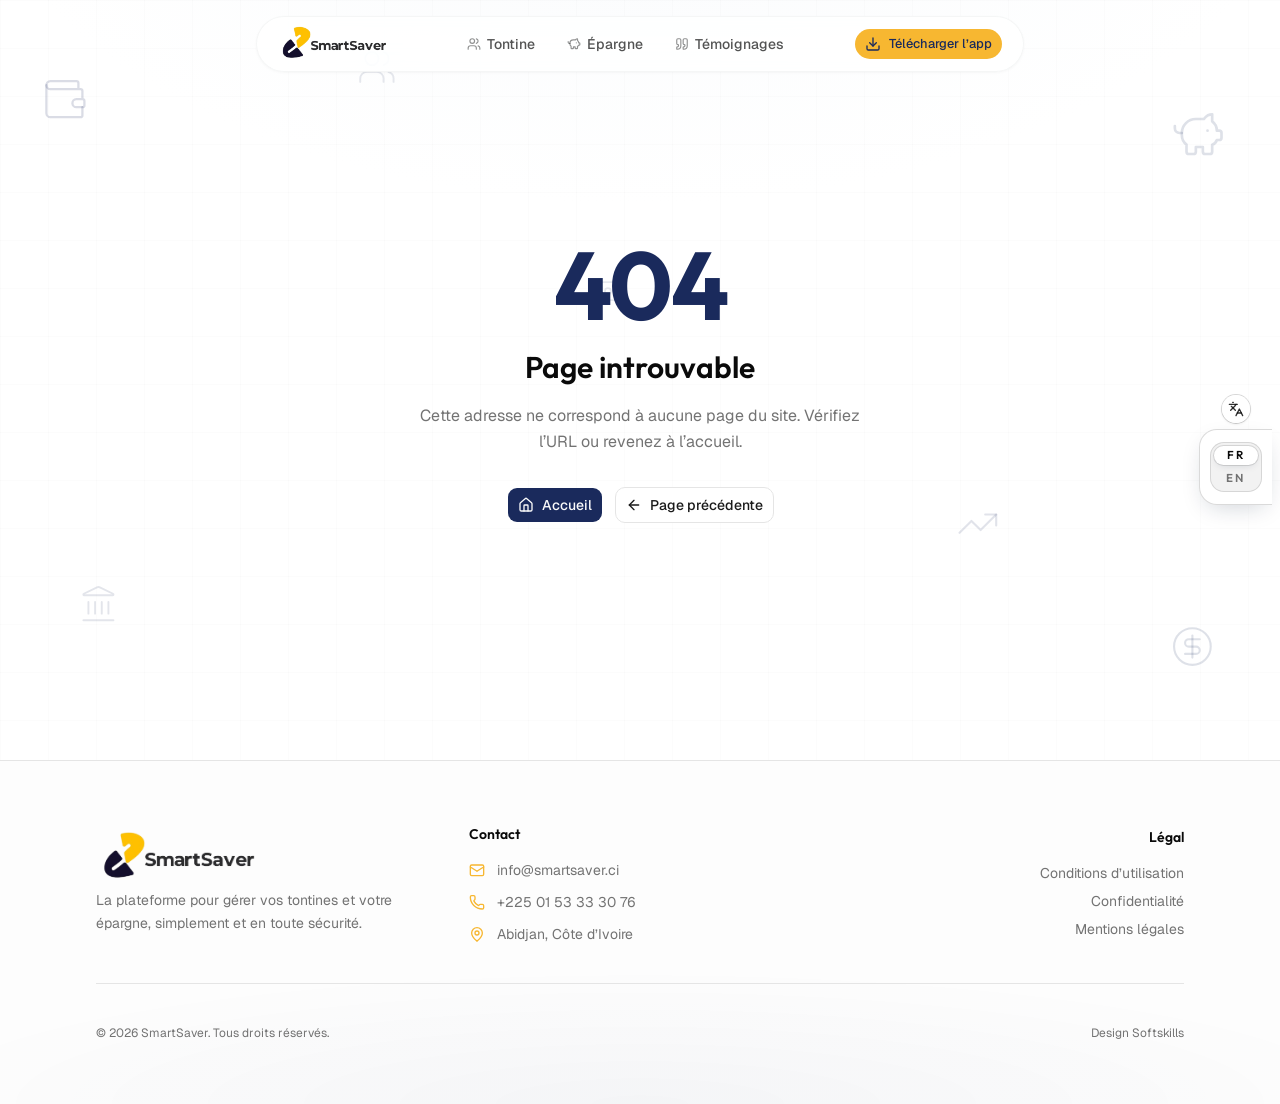
==== commit 26a481bb: "fix language bug" ====
--- a/index.html
+++ b/index.html
@@ -10,7 +10,7 @@
       content="Tontines sécurisées, épargne flexible. L’appli SmartSaver en Côte d’Ivoire — Abidjan. Téléchargez iOS & Android sur smartsaver.ci."
     />
     <title>Smartsaver | Gérez votre argent, simplement et en toute sécurité</title>
-    <script type="module" crossorigin src="/assets/index-CpC5pFnz.js"></script>
+    <script type="module" crossorigin src="/assets/index-DLhNRG30.js"></script>
     <link rel="stylesheet" crossorigin href="/assets/index-BiTVu3tY.css">
   </head>
   <body>
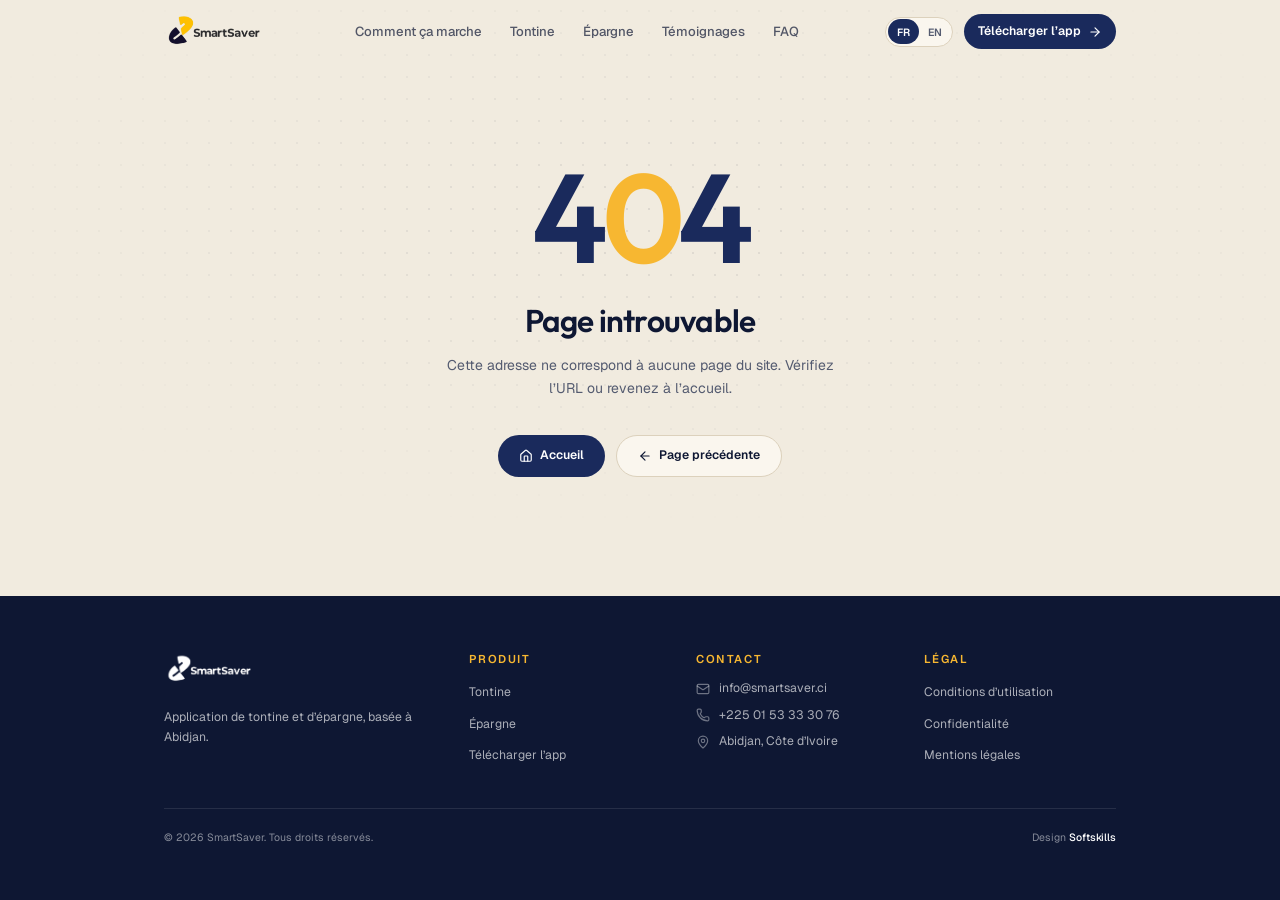
==== commit 230bc9ac: "deploiement V2" ====
--- a/index.html
+++ b/index.html
@@ -10,8 +10,8 @@
       content="Tontines sécurisées, épargne flexible. L’appli SmartSaver en Côte d’Ivoire — Abidjan. Téléchargez iOS & Android sur smartsaver.ci."
     />
     <title>Smartsaver | Gérez votre argent, simplement et en toute sécurité</title>
-    <script type="module" crossorigin src="/assets/index-DLhNRG30.js"></script>
-    <link rel="stylesheet" crossorigin href="/assets/index-BiTVu3tY.css">
+    <script type="module" crossorigin src="/assets/index-PitJ6Udn.js"></script>
+    <link rel="stylesheet" crossorigin href="/assets/index-BTXmtMb5.css">
   </head>
   <body>
     <div id="root"></div>
--- a/assets/index-BTXmtMb5.css
+++ b/assets/index-BTXmtMb5.css
@@ -0,0 +1 @@
+@layer properties{@supports (((-webkit-hyphens:none)) and (not (margin-trim:inline))) or ((-moz-orient:inline) and (not (color:rgb(from red r g b)))){*,:before,:after,::backdrop{--tw-translate-x:0;--tw-translate-y:0;--tw-translate-z:0;--tw-scale-x:1;--tw-scale-y:1;--tw-scale-z:1;--tw-rotate-x:initial;--tw-rotate-y:initial;--tw-rotate-z:initial;--tw-skew-x:initial;--tw-skew-y:initial;--tw-space-y-reverse:0;--tw-divide-y-reverse:0;--tw-border-style:solid;--tw-leading:initial;--tw-font-weight:initial;--tw-tracking:initial;--tw-ordinal:initial;--tw-slashed-zero:initial;--tw-numeric-figure:initial;--tw-numeric-spacing:initial;--tw-numeric-fraction:initial;--tw-shadow:0 0 #0000;--tw-shadow-color:initial;--tw-shadow-alpha:100%;--tw-inset-shadow:0 0 #0000;--tw-inset-shadow-color:initial;--tw-inset-shadow-alpha:100%;--tw-ring-color:initial;--tw-ring-shadow:0 0 #0000;--tw-inset-ring-color:initial;--tw-inset-ring-shadow:0 0 #0000;--tw-ring-inset:initial;--tw-ring-offset-width:0px;--tw-ring-offset-color:#fff;--tw-ring-offset-shadow:0 0 #0000;--tw-outline-style:solid;--tw-blur:initial;--tw-brightness:initial;--tw-contrast:initial;--tw-grayscale:initial;--tw-hue-rotate:initial;--tw-invert:initial;--tw-opacity:initial;--tw-saturate:initial;--tw-sepia:initial;--tw-drop-shadow:initial;--tw-drop-shadow-color:initial;--tw-drop-shadow-alpha:100%;--tw-drop-shadow-size:initial;--tw-backdrop-blur:initial;--tw-backdrop-brightness:initial;--tw-backdrop-contrast:initial;--tw-backdrop-grayscale:initial;--tw-backdrop-hue-rotate:initial;--tw-backdrop-invert:initial;--tw-backdrop-opacity:initial;--tw-backdrop-saturate:initial;--tw-backdrop-sepia:initial;--tw-duration:initial;--tw-ease:initial;--tw-content:"";--tw-animation-delay:0s;--tw-animation-direction:normal;--tw-animation-duration:initial;--tw-animation-fill-mode:none;--tw-animation-iteration-count:1;--tw-enter-blur:0;--tw-enter-opacity:1;--tw-enter-rotate:0;--tw-enter-scale:1;--tw-enter-translate-x:0;--tw-enter-translate-y:0;--tw-exit-blur:0;--tw-exit-opacity:1;--tw-exit-rotate:0;--tw-exit-scale:1;--tw-exit-translate-x:0;--tw-exit-translate-y:0}}}@layer theme{:root,:host{--font-mono:ui-monospace, SFMono-Regular, Menlo, Monaco, Consolas, "Liberation Mono", "Courier New", monospace;--color-black:#000;--color-white:#fff;--spacing:.25rem;--container-xs:20rem;--container-sm:24rem;--container-md:28rem;--container-lg:32rem;--container-xl:36rem;--container-2xl:42rem;--container-3xl:48rem;--text-xs:.75rem;--text-xs--line-height:calc(1 / .75);--text-sm:.875rem;--text-sm--line-height:calc(1.25 / .875);--text-base:1rem;--text-base--line-height: 1.5 ;--text-lg:1.125rem;--text-lg--line-height:calc(1.75 / 1.125);--text-xl:1.25rem;--text-xl--line-height:calc(1.75 / 1.25);--text-2xl:1.5rem;--text-2xl--line-height:calc(2 / 1.5);--text-3xl:1.875rem;--text-3xl--line-height: 1.2 ;--text-4xl:2.25rem;--text-4xl--line-height:calc(2.5 / 2.25);--text-5xl:3rem;--text-5xl--line-height:1;--text-6xl:3.75rem;--text-6xl--line-height:1;--font-weight-medium:500;--font-weight-semibold:600;--font-weight-bold:700;--tracking-tighter:-.05em;--tracking-tight:-.025em;--tracking-wide:.025em;--tracking-wider:.05em;--leading-tight:1.25;--leading-snug:1.375;--leading-relaxed:1.625;--radius-md:calc(var(--radius) * .75);--ease-in-out:cubic-bezier(.4, 0, .2, 1);--animate-spin:spin 1s linear infinite;--blur-xs:4px;--blur-md:12px;--blur-xl:24px;--blur-3xl:64px;--default-transition-duration:.15s;--default-transition-timing-function:cubic-bezier(.4, 0, .2, 1);--default-font-family:"Geist Variable", ui-sans-serif, sans-serif;--default-mono-font-family:var(--font-mono)}}@layer base{*,:after,:before,::backdrop{box-sizing:border-box;border:0 solid;margin:0;padding:0}::file-selector-button{box-sizing:border-box;border:0 solid;margin:0;padding:0}html,:host{-webkit-text-size-adjust:100%;tab-size:4;line-height:1.5;font-family:var(--default-font-family,ui-sans-serif, system-ui, sans-serif, "Apple Color Emoji", "Segoe UI Emoji", "Segoe UI Symbol", "Noto Color Emoji");font-feature-settings:var(--default-font-feature-settings,normal);font-variation-settings:var(--default-font-variation-settings,normal);-webkit-tap-highlight-color:transparent}hr{height:0;color:inherit;border-top-width:1px}abbr:where([title]){-webkit-text-decoration:underline dotted;text-decoration:underline dotted}h1,h2,h3,h4,h5,h6{font-size:inherit;font-weight:inherit}a{color:inherit;-webkit-text-decoration:inherit;text-decoration:inherit}b,strong{font-weight:bolder}code,kbd,samp,pre{font-family:var(--default-mono-font-family,ui-monospace, SFMono-Regular, Menlo, Monaco, Consolas, "Liberation Mono", "Courier New", monospace);font-feature-settings:var(--default-mono-font-feature-settings,normal);font-variation-settings:var(--default-mono-font-variation-settings,normal);font-size:1em}small{font-size:80%}sub,sup{vertical-align:baseline;font-size:75%;line-height:0;position:relative}sub{bottom:-.25em}sup{top:-.5em}table{text-indent:0;border-color:inherit;border-collapse:collapse}:-moz-focusring{outline:auto}progress{vertical-align:baseline}summary{display:list-item}ol,ul,menu{list-style:none}img,svg,video,canvas,audio,iframe,embed,object{vertical-align:middle;display:block}img,video{max-width:100%;height:auto}button,input,select,optgroup,textarea{font:inherit;font-feature-settings:inherit;font-variation-settings:inherit;letter-spacing:inherit;color:inherit;opacity:1;background-color:#0000;border-radius:0}::file-selector-button{font:inherit;font-feature-settings:inherit;font-variation-settings:inherit;letter-spacing:inherit;color:inherit;opacity:1;background-color:#0000;border-radius:0}:where(select:is([multiple],[size])) optgroup{font-weight:bolder}:where(select:is([multiple],[size])) optgroup option{padding-inline-start:20px}::file-selector-button{margin-inline-end:4px}::placeholder{opacity:1}@supports (not ((-webkit-appearance:-apple-pay-button))) or (contain-intrinsic-size:1px){::placeholder{color:currentColor}@supports (color:color-mix(in lab,red,red)){::placeholder{color:color-mix(in oklab,currentcolor 50%,transparent)}}}textarea{resize:vertical}::-webkit-search-decoration{-webkit-appearance:none}::-webkit-date-and-time-value{min-height:1lh;text-align:inherit}::-webkit-datetime-edit{display:inline-flex}::-webkit-datetime-edit-fields-wrapper{padding:0}::-webkit-datetime-edit{padding-block:0}::-webkit-datetime-edit-year-field{padding-block:0}::-webkit-datetime-edit-month-field{padding-block:0}::-webkit-datetime-edit-day-field{padding-block:0}::-webkit-datetime-edit-hour-field{padding-block:0}::-webkit-datetime-edit-minute-field{padding-block:0}::-webkit-datetime-edit-second-field{padding-block:0}::-webkit-datetime-edit-millisecond-field{padding-block:0}::-webkit-datetime-edit-meridiem-field{padding-block:0}::-webkit-calendar-picker-indicator{line-height:1}:-moz-ui-invalid{box-shadow:none}button,input:where([type=button],[type=reset],[type=submit]){appearance:button}::file-selector-button{appearance:button}::-webkit-inner-spin-button{height:auto}::-webkit-outer-spin-button{height:auto}[hidden]:where(:not([hidden=until-found])){display:none!important}*,:before,:after{box-sizing:border-box}*{border-color:var(--border);outline-color:var(--ring)}@supports (color:color-mix(in lab,red,red)){*{outline-color:color-mix(in oklab,var(--ring) 50%,transparent)}}html{scroll-behavior:smooth;-webkit-font-smoothing:antialiased;-moz-osx-font-smoothing:grayscale;scroll-padding-top:5.5rem;font-family:Geist Variable,ui-sans-serif,sans-serif;font-size:93.75%}@media(min-width:1024px){html{font-size:clamp(14px,8.5px + .38vw,20px)}}body{margin:calc(var(--spacing) * 0);background-color:var(--background);--tw-leading:var(--leading-relaxed);min-height:100vh;line-height:var(--leading-relaxed);color:var(--foreground);overflow-x:hidden}a{text-decoration-line:none}h1,h2,h3,h4{--tw-leading:var(--leading-tight);font-family:Outfit Variable,Outfit,ui-sans-serif,sans-serif;line-height:var(--leading-tight);--tw-font-weight:var(--font-weight-semibold);font-weight:var(--font-weight-semibold);--tw-tracking:var(--tracking-tight);letter-spacing:var(--tracking-tight)}::selection{background:var(--saffron);color:var(--navy)}@media(prefers-reduced-motion:reduce){html{scroll-behavior:auto}.ss-loader span{opacity:1;animation:none}}}@layer components{.ss-highlight{white-space:nowrap;z-index:0;position:relative}.ss-highlight:after{content:"";background:var(--saffron);z-index:-1;border-radius:.2em;height:.36em;position:absolute;bottom:.06em;left:-.08em;right:-.08em;transform:skew(-8deg)}.ss-dots{background-image:radial-gradient(#0e173317 1px,#0000 1px);background-size:22px 22px}.ss-dots-light{background-image:radial-gradient(#ffffff1a 1px,#0000 1px);background-size:22px 22px}.ss-eyebrow{letter-spacing:.14em;text-transform:uppercase;color:var(--muted-foreground);align-items:center;gap:.5rem;font-size:.8125rem;font-weight:600;display:inline-flex}.ss-eyebrow:before{content:"";background:var(--saffron);border-radius:2px;width:1.25rem;height:2px}.ss-loader{gap:.5rem;display:flex}.ss-loader span{background:var(--navy);border-radius:9999px;width:.625rem;height:.625rem;animation:1s ease-in-out infinite ss-bounce}.ss-loader span:nth-child(2){background:var(--saffron);animation-delay:.15s}.ss-loader span:nth-child(3){animation-delay:.3s}@keyframes ss-bounce{0%,to{opacity:.5;transform:translateY(0)}50%{opacity:1;transform:translateY(-8px)}}}@layer utilities{.pointer-events-none{pointer-events:none}.visible{visibility:visible}.sr-only{clip-path:inset(50%);white-space:nowrap;border-width:0;width:1px;height:1px;margin:-1px;padding:0;position:absolute;overflow:hidden}.absolute{position:absolute}.fixed{position:fixed}.relative{position:relative}.inset-0{inset:calc(var(--spacing) * 0)}.inset-x-0{inset-inline:calc(var(--spacing) * 0)}.start{inset-inline-start:var(--spacing)}.end{inset-inline-end:var(--spacing)}.-top-40{top:calc(var(--spacing) * -40)}.-top-48{top:calc(var(--spacing) * -48)}.top-0{top:calc(var(--spacing) * 0)}.top-1\/2{top:50%}.top-2\.5{top:calc(var(--spacing) * 2.5)}.top-3{top:calc(var(--spacing) * 3)}.top-\[3\.25rem\]{top:3.25rem}.top-\[40\%\]{top:40%}.top-\[66\%\]{top:66%}.-right-3{right:calc(var(--spacing) * -3)}.-right-40{right:calc(var(--spacing) * -40)}.-right-48{right:calc(var(--spacing) * -48)}.-right-\[0\.08em\]{right:-.08em}.right-3{right:calc(var(--spacing) * 3)}.right-4{right:calc(var(--spacing) * 4)}.right-7{right:calc(var(--spacing) * 7)}.-bottom-48{bottom:calc(var(--spacing) * -48)}.bottom-5{bottom:calc(var(--spacing) * 5)}.bottom-\[0\.1em\]{bottom:.1em}.-left-3{left:calc(var(--spacing) * -3)}.-left-40{left:calc(var(--spacing) * -40)}.-left-\[0\.08em\]{left:-.08em}.left-1\/2{left:50%}.left-7{left:calc(var(--spacing) * 7)}.-z-10{z-index:-10}.z-0{z-index:0}.z-10{z-index:10}.z-20{z-index:20}.z-40{z-index:40}.z-50{z-index:50}.order-1{order:1}.order-2{order:2}.mx-auto{margin-inline:auto}.-mt-\[0\.22em\]{margin-top:-.22em}.mt-0\.5{margin-top:calc(var(--spacing) * .5)}.mt-1{margin-top:calc(var(--spacing) * 1)}.mt-1\.5{margin-top:calc(var(--spacing) * 1.5)}.mt-2{margin-top:calc(var(--spacing) * 2)}.mt-2\.5{margin-top:calc(var(--spacing) * 2.5)}.mt-3{margin-top:calc(var(--spacing) * 3)}.mt-4{margin-top:calc(var(--spacing) * 4)}.mt-5{margin-top:calc(var(--spacing) * 5)}.mt-6{margin-top:calc(var(--spacing) * 6)}.mt-8{margin-top:calc(var(--spacing) * 8)}.mt-10{margin-top:calc(var(--spacing) * 10)}.mt-12{margin-top:calc(var(--spacing) * 12)}.mt-auto{margin-top:auto}.-mb-\[0\.12em\]{margin-bottom:-.12em}.mb-5{margin-bottom:calc(var(--spacing) * 5)}.mb-8{margin-bottom:calc(var(--spacing) * 8)}.mb-10{margin-bottom:calc(var(--spacing) * 10)}.\!flex{display:flex!important}.block{display:block}.flex{display:flex}.grid{display:grid}.hidden{display:none}.inline-block{display:inline-block}.inline-flex{display:inline-flex}.aspect-\[9\/15\]{aspect-ratio:9/15}.aspect-\[9\/18\.5\]{aspect-ratio:9/18.5}.size-3\.5{width:calc(var(--spacing) * 3.5);height:calc(var(--spacing) * 3.5)}.size-4{width:calc(var(--spacing) * 4);height:calc(var(--spacing) * 4)}.size-5{width:calc(var(--spacing) * 5);height:calc(var(--spacing) * 5)}.size-6{width:calc(var(--spacing) * 6);height:calc(var(--spacing) * 6)}.size-7{width:calc(var(--spacing) * 7);height:calc(var(--spacing) * 7)}.size-8{width:calc(var(--spacing) * 8);height:calc(var(--spacing) * 8)}.size-9{width:calc(var(--spacing) * 9);height:calc(var(--spacing) * 9)}.size-10{width:calc(var(--spacing) * 10);height:calc(var(--spacing) * 10)}.size-11{width:calc(var(--spacing) * 11);height:calc(var(--spacing) * 11)}.size-12{width:calc(var(--spacing) * 12);height:calc(var(--spacing) * 12)}.size-14{width:calc(var(--spacing) * 14);height:calc(var(--spacing) * 14)}.size-20{width:calc(var(--spacing) * 20);height:calc(var(--spacing) * 20)}.size-\[26rem\]{width:26rem;height:26rem}.size-\[34rem\]{width:34rem;height:34rem}.size-\[36rem\]{width:36rem;height:36rem}.size-\[44rem\]{width:44rem;height:44rem}.h-\(--radix-accordion-content-height\){height:var(--radix-accordion-content-height)}.h-0\.5{height:calc(var(--spacing) * .5)}.h-1{height:calc(var(--spacing) * 1)}.h-1\.5{height:calc(var(--spacing) * 1.5)}.h-2{height:calc(var(--spacing) * 2)}.h-3{height:calc(var(--spacing) * 3)}.h-5{height:calc(var(--spacing) * 5)}.h-6{height:calc(var(--spacing) * 6)}.h-7{height:calc(var(--spacing) * 7)}.h-8{height:calc(var(--spacing) * 8)}.h-9{height:calc(var(--spacing) * 9)}.h-10{height:calc(var(--spacing) * 10)}.h-12{height:calc(var(--spacing) * 12)}.h-13{height:calc(var(--spacing) * 13)}.h-14{height:calc(var(--spacing) * 14)}.h-16{height:calc(var(--spacing) * 16)}.h-\[0\.36em\]{height:.36em}.h-full{height:100%}.h-px{height:1px}.min-h-dvh{min-height:100dvh}.min-h-screen{min-height:100vh}.w-5{width:calc(var(--spacing) * 5)}.w-24{width:calc(var(--spacing) * 24)}.w-\[13\.5rem\]{width:13.5rem}.w-\[15rem\]{width:15rem}.w-\[16\.5rem\]{width:16.5rem}.w-\[min\(100\%\,22rem\)\]{width:min(100%,22rem)}.w-auto{width:auto}.w-fit{width:fit-content}.w-full{width:100%}.max-w-2xl{max-width:var(--container-2xl)}.max-w-3xl{max-width:var(--container-3xl)}.max-w-\[76rem\]{max-width:76rem}.max-w-\[82rem\]{max-width:82rem}.max-w-lg{max-width:var(--container-lg)}.max-w-md{max-width:var(--container-md)}.max-w-sm{max-width:var(--container-sm)}.max-w-xl{max-width:var(--container-xl)}.max-w-xs{max-width:var(--container-xs)}.min-w-0{min-width:calc(var(--spacing) * 0)}.min-w-9{min-width:calc(var(--spacing) * 9)}.min-w-44{min-width:calc(var(--spacing) * 44)}.flex-1{flex:1}.shrink-0{flex-shrink:0}.origin-bottom{transform-origin:bottom}.origin-left{transform-origin:0}.-translate-x-1\/2{--tw-translate-x: -50% ;translate:var(--tw-translate-x) var(--tw-translate-y)}.-translate-y-1\/3{--tw-translate-y:calc(calc(1 / 3 * 100%) * -1);translate:var(--tw-translate-x) var(--tw-translate-y)}.scale-x-0{--tw-scale-x:0%;scale:var(--tw-scale-x) var(--tw-scale-y)}.scale-x-100{--tw-scale-x:100%;scale:var(--tw-scale-x) var(--tw-scale-y)}.-skew-x-\[8deg\]{--tw-skew-x:skewX( -8deg );transform:var(--tw-rotate-x,) var(--tw-rotate-y,) var(--tw-rotate-z,) var(--tw-skew-x,) var(--tw-skew-y,)}.animate-spin{animation:var(--animate-spin)}.cursor-not-allowed{cursor:not-allowed}.cursor-pointer{cursor:pointer}.resize{resize:both}.grid-cols-2{grid-template-columns:repeat(2,minmax(0,1fr))}.grid-cols-3{grid-template-columns:repeat(3,minmax(0,1fr))}.flex-col{flex-direction:column}.flex-wrap{flex-wrap:wrap}.items-baseline{align-items:baseline}.items-center{align-items:center}.items-end{align-items:flex-end}.items-start{align-items:flex-start}.justify-between{justify-content:space-between}.justify-center{justify-content:center}.gap-0{gap:calc(var(--spacing) * 0)}.gap-0\.5{gap:calc(var(--spacing) * .5)}.gap-1{gap:calc(var(--spacing) * 1)}.gap-1\.5{gap:calc(var(--spacing) * 1.5)}.gap-2{gap:calc(var(--spacing) * 2)}.gap-2\.5{gap:calc(var(--spacing) * 2.5)}.gap-3{gap:calc(var(--spacing) * 3)}.gap-4{gap:calc(var(--spacing) * 4)}.gap-6{gap:calc(var(--spacing) * 6)}.gap-8{gap:calc(var(--spacing) * 8)}.gap-10{gap:calc(var(--spacing) * 10)}.gap-12{gap:calc(var(--spacing) * 12)}.gap-14{gap:calc(var(--spacing) * 14)}.gap-16{gap:calc(var(--spacing) * 16)}.gap-px{gap:1px}:where(.space-y-2>:not(:last-child)){--tw-space-y-reverse:0;margin-block-start:calc(calc(var(--spacing) * 2) * var(--tw-space-y-reverse));margin-block-end:calc(calc(var(--spacing) * 2) * calc(1 - var(--tw-space-y-reverse)))}:where(.space-y-2\.5>:not(:last-child)){--tw-space-y-reverse:0;margin-block-start:calc(calc(var(--spacing) * 2.5) * var(--tw-space-y-reverse));margin-block-end:calc(calc(var(--spacing) * 2.5) * calc(1 - var(--tw-space-y-reverse)))}:where(.space-y-3>:not(:last-child)){--tw-space-y-reverse:0;margin-block-start:calc(calc(var(--spacing) * 3) * var(--tw-space-y-reverse));margin-block-end:calc(calc(var(--spacing) * 3) * calc(1 - var(--tw-space-y-reverse)))}:where(.space-y-4>:not(:last-child)){--tw-space-y-reverse:0;margin-block-start:calc(calc(var(--spacing) * 4) * var(--tw-space-y-reverse));margin-block-end:calc(calc(var(--spacing) * 4) * calc(1 - var(--tw-space-y-reverse)))}:where(.space-y-5>:not(:last-child)){--tw-space-y-reverse:0;margin-block-start:calc(calc(var(--spacing) * 5) * var(--tw-space-y-reverse));margin-block-end:calc(calc(var(--spacing) * 5) * calc(1 - var(--tw-space-y-reverse)))}:where(.space-y-6>:not(:last-child)){--tw-space-y-reverse:0;margin-block-start:calc(calc(var(--spacing) * 6) * var(--tw-space-y-reverse));margin-block-end:calc(calc(var(--spacing) * 6) * calc(1 - var(--tw-space-y-reverse)))}:where(.space-y-7>:not(:last-child)){--tw-space-y-reverse:0;margin-block-start:calc(calc(var(--spacing) * 7) * var(--tw-space-y-reverse));margin-block-end:calc(calc(var(--spacing) * 7) * calc(1 - var(--tw-space-y-reverse)))}:where(.space-y-8>:not(:last-child)){--tw-space-y-reverse:0;margin-block-start:calc(calc(var(--spacing) * 8) * var(--tw-space-y-reverse));margin-block-end:calc(calc(var(--spacing) * 8) * calc(1 - var(--tw-space-y-reverse)))}:where(.space-y-9>:not(:last-child)){--tw-space-y-reverse:0;margin-block-start:calc(calc(var(--spacing) * 9) * var(--tw-space-y-reverse));margin-block-end:calc(calc(var(--spacing) * 9) * calc(1 - var(--tw-space-y-reverse)))}:where(.space-y-10>:not(:last-child)){--tw-space-y-reverse:0;margin-block-start:calc(calc(var(--spacing) * 10) * var(--tw-space-y-reverse));margin-block-end:calc(calc(var(--spacing) * 10) * calc(1 - var(--tw-space-y-reverse)))}:where(.space-y-14>:not(:last-child)){--tw-space-y-reverse:0;margin-block-start:calc(calc(var(--spacing) * 14) * var(--tw-space-y-reverse));margin-block-end:calc(calc(var(--spacing) * 14) * calc(1 - var(--tw-space-y-reverse)))}.gap-x-6{column-gap:calc(var(--spacing) * 6)}.gap-y-2{row-gap:calc(var(--spacing) * 2)}:where(.divide-y>:not(:last-child)){--tw-divide-y-reverse:0;border-bottom-style:var(--tw-border-style);border-top-style:var(--tw-border-style);border-top-width:calc(1px * var(--tw-divide-y-reverse));border-bottom-width:calc(1px * calc(1 - var(--tw-divide-y-reverse)))}:where(.divide-border>:not(:last-child)){border-color:var(--border)}.self-end{align-self:flex-end}.truncate{text-overflow:ellipsis;white-space:nowrap;overflow:hidden}.overflow-hidden{overflow:hidden}.overflow-x-clip{overflow-x:clip}.rounded-2xl{border-radius:calc(var(--radius) * 1.5)}.rounded-3xl{border-radius:calc(var(--radius) * 2)}.rounded-\[0\.2em\]{border-radius:.2em}.rounded-\[1\.6rem\]{border-radius:1.6rem}.rounded-\[2\.75rem\]{border-radius:2.75rem}.rounded-\[2rem\]{border-radius:2rem}.rounded-\[min\(var\(--radius-md\)\,10px\)\]{border-radius:min(var(--radius-md),10px)}.rounded-\[min\(var\(--radius-md\)\,12px\)\]{border-radius:min(var(--radius-md),12px)}.rounded-full{border-radius:3.40282e38px}.rounded-lg{border-radius:var(--radius)}.rounded-md{border-radius:calc(var(--radius) * .75)}.rounded-xl{border-radius:calc(var(--radius) * 1.25)}.rounded-t-\[1\.75rem\]{border-top-left-radius:1.75rem;border-top-right-radius:1.75rem}.rounded-t-\[2\.25rem\]{border-top-left-radius:2.25rem;border-top-right-radius:2.25rem}.border{border-style:var(--tw-border-style);border-width:1px}.border-\[7px\]{border-style:var(--tw-border-style);border-width:7px}.border-\[10px\]{border-style:var(--tw-border-style);border-width:10px}.border-t{border-top-style:var(--tw-border-style);border-top-width:1px}.border-b{border-bottom-style:var(--tw-border-style);border-bottom-width:1px}.border-b-0{border-bottom-style:var(--tw-border-style);border-bottom-width:0}.border-l{border-left-style:var(--tw-border-style);border-left-width:1px}.border-border,.border-border\/70{border-color:var(--border)}@supports (color:color-mix(in lab,red,red)){.border-border\/70{border-color:color-mix(in oklab,var(--border) 70%,transparent)}}.border-border\/80{border-color:var(--border)}@supports (color:color-mix(in lab,red,red)){.border-border\/80{border-color:color-mix(in oklab,var(--border) 80%,transparent)}}.border-ink{border-color:var(--ink)}.border-transparent{border-color:#0000}.border-white\/10{border-color:#ffffff1a}@supports (color:color-mix(in lab,red,red)){.border-white\/10{border-color:color-mix(in oklab,var(--color-white) 10%,transparent)}}.border-white\/60{border-color:#fff9}@supports (color:color-mix(in lab,red,red)){.border-white\/60{border-color:color-mix(in oklab,var(--color-white) 60%,transparent)}}.bg-background,.bg-background\/85{background-color:var(--background)}@supports (color:color-mix(in lab,red,red)){.bg-background\/85{background-color:color-mix(in oklab,var(--background) 85%,transparent)}}.bg-black\/10{background-color:#0000001a}@supports (color:color-mix(in lab,red,red)){.bg-black\/10{background-color:color-mix(in oklab,var(--color-black) 10%,transparent)}}.bg-border{background-color:var(--border)}.bg-card,.bg-card\/70{background-color:var(--card)}@supports (color:color-mix(in lab,red,red)){.bg-card\/70{background-color:color-mix(in oklab,var(--card) 70%,transparent)}}.bg-card\/90{background-color:var(--card)}@supports (color:color-mix(in lab,red,red)){.bg-card\/90{background-color:color-mix(in oklab,var(--card) 90%,transparent)}}.bg-destructive\/10{background-color:var(--destructive)}@supports (color:color-mix(in lab,red,red)){.bg-destructive\/10{background-color:color-mix(in oklab,var(--destructive) 10%,transparent)}}.bg-ink{background-color:var(--ink)}.bg-navy{background-color:var(--navy)}.bg-navy-soft\/40{background-color:var(--navy-soft)}@supports (color:color-mix(in lab,red,red)){.bg-navy-soft\/40{background-color:color-mix(in oklab,var(--navy-soft) 40%,transparent)}}.bg-navy-soft\/70{background-color:var(--navy-soft)}@supports (color:color-mix(in lab,red,red)){.bg-navy-soft\/70{background-color:color-mix(in oklab,var(--navy-soft) 70%,transparent)}}.bg-navy\/15{background-color:var(--navy)}@supports (color:color-mix(in lab,red,red)){.bg-navy\/15{background-color:color-mix(in oklab,var(--navy) 15%,transparent)}}.bg-navy\/40{background-color:var(--navy)}@supports (color:color-mix(in lab,red,red)){.bg-navy\/40{background-color:color-mix(in oklab,var(--navy) 40%,transparent)}}.bg-navy\/\[0\.07\]{background-color:var(--navy)}@supports (color:color-mix(in lab,red,red)){.bg-navy\/\[0\.07\]{background-color:color-mix(in oklab,var(--navy) 7%,transparent)}}.bg-paper{background-color:var(--paper)}.bg-primary{background-color:var(--primary)}.bg-saffron{background-color:var(--saffron)}.bg-saffron-soft{background-color:var(--saffron-soft)}.bg-saffron\/15{background-color:var(--saffron)}@supports (color:color-mix(in lab,red,red)){.bg-saffron\/15{background-color:color-mix(in oklab,var(--saffron) 15%,transparent)}}.bg-saffron\/25{background-color:var(--saffron)}@supports (color:color-mix(in lab,red,red)){.bg-saffron\/25{background-color:color-mix(in oklab,var(--saffron) 25%,transparent)}}.bg-sand{background-color:var(--sand)}.bg-secondary{background-color:var(--secondary)}.bg-success,.bg-success\/10{background-color:var(--success)}@supports (color:color-mix(in lab,red,red)){.bg-success\/10{background-color:color-mix(in oklab,var(--success) 10%,transparent)}}.bg-success\/15{background-color:var(--success)}@supports (color:color-mix(in lab,red,red)){.bg-success\/15{background-color:color-mix(in oklab,var(--success) 15%,transparent)}}.bg-transparent{background-color:#0000}.bg-white{background-color:var(--color-white)}.bg-white\/10{background-color:#ffffff1a}@supports (color:color-mix(in lab,red,red)){.bg-white\/10{background-color:color-mix(in oklab,var(--color-white) 10%,transparent)}}.bg-white\/15{background-color:#ffffff26}@supports (color:color-mix(in lab,red,red)){.bg-white\/15{background-color:color-mix(in oklab,var(--color-white) 15%,transparent)}}.bg-white\/\[0\.06\]{background-color:#ffffff0f}@supports (color:color-mix(in lab,red,red)){.bg-white\/\[0\.06\]{background-color:color-mix(in oklab,var(--color-white) 6%,transparent)}}.\[background-image\:radial-gradient\(rgb\(26_42_92\/0\.12\)_1px\,transparent_1px\)\]{background-image:radial-gradient(#1a2a5c1f 1px,#0000 1px)}.\[mask-image\:linear-gradient\(to_left\,black\,transparent_70\%\)\]{-webkit-mask-image:linear-gradient(270deg,#000,#0000 70%);mask-image:linear-gradient(270deg,#000,#0000 70%)}.\[mask-image\:radial-gradient\(ellipse_60\%_55\%_at_50\%_40\%\,black\,transparent\)\]{-webkit-mask-image:radial-gradient(60% 55% at 50% 40%,#000,#0000);mask-image:radial-gradient(60% 55% at 50% 40%,#000,#0000)}.\[mask-image\:radial-gradient\(ellipse_60\%_70\%_at_25\%_45\%\,black\,transparent\)\]{-webkit-mask-image:radial-gradient(60% 70% at 25% 45%,#000,#0000);mask-image:radial-gradient(60% 70% at 25% 45%,#000,#0000)}.\[mask-image\:radial-gradient\(ellipse_70\%_80\%_at_20\%_20\%\,black\,transparent\)\]{-webkit-mask-image:radial-gradient(70% 80% at 20% 20%,#000,#0000);mask-image:radial-gradient(70% 80% at 20% 20%,#000,#0000)}.\[background-size\:22px_22px\]{background-size:22px 22px}.bg-clip-padding{background-clip:padding-box}.object-cover{object-fit:cover}.object-top{object-position:top}.p-0{padding:calc(var(--spacing) * 0)}.p-0\.5{padding:calc(var(--spacing) * .5)}.p-2{padding:calc(var(--spacing) * 2)}.p-3{padding:calc(var(--spacing) * 3)}.p-4{padding:calc(var(--spacing) * 4)}.p-6{padding:calc(var(--spacing) * 6)}.p-7{padding:calc(var(--spacing) * 7)}.px-2{padding-inline:calc(var(--spacing) * 2)}.px-2\.5{padding-inline:calc(var(--spacing) * 2.5)}.px-3{padding-inline:calc(var(--spacing) * 3)}.px-3\.5{padding-inline:calc(var(--spacing) * 3.5)}.px-4{padding-inline:calc(var(--spacing) * 4)}.px-5{padding-inline:calc(var(--spacing) * 5)}.px-6{padding-inline:calc(var(--spacing) * 6)}.px-7{padding-inline:calc(var(--spacing) * 7)}.py-0\.5{padding-block:calc(var(--spacing) * .5)}.py-1{padding-block:calc(var(--spacing) * 1)}.py-1\.5{padding-block:calc(var(--spacing) * 1.5)}.py-2{padding-block:calc(var(--spacing) * 2)}.py-2\.5{padding-block:calc(var(--spacing) * 2.5)}.py-3{padding-block:calc(var(--spacing) * 3)}.py-3\.5{padding-block:calc(var(--spacing) * 3.5)}.py-4{padding-block:calc(var(--spacing) * 4)}.py-5{padding-block:calc(var(--spacing) * 5)}.py-6{padding-block:calc(var(--spacing) * 6)}.py-12{padding-block:calc(var(--spacing) * 12)}.py-14{padding-block:calc(var(--spacing) * 14)}.py-20{padding-block:calc(var(--spacing) * 20)}.py-24{padding-block:calc(var(--spacing) * 24)}.pt-0{padding-top:calc(var(--spacing) * 0)}.pt-5{padding-top:calc(var(--spacing) * 5)}.pt-6{padding-top:calc(var(--spacing) * 6)}.pt-12{padding-top:calc(var(--spacing) * 12)}.pt-28{padding-top:calc(var(--spacing) * 28)}.pt-32{padding-top:calc(var(--spacing) * 32)}.pt-36{padding-top:calc(var(--spacing) * 36)}.pt-\[0\.22em\]{padding-top:.22em}.pr-1\.5{padding-right:calc(var(--spacing) * 1.5)}.pb-2{padding-bottom:calc(var(--spacing) * 2)}.pb-2\.5{padding-bottom:calc(var(--spacing) * 2.5)}.pb-5{padding-bottom:calc(var(--spacing) * 5)}.pb-6{padding-bottom:calc(var(--spacing) * 6)}.pb-14{padding-bottom:calc(var(--spacing) * 14)}.pb-20{padding-bottom:calc(var(--spacing) * 20)}.pb-24{padding-bottom:calc(var(--spacing) * 24)}.pb-\[0\.12em\]{padding-bottom:.12em}.pl-6{padding-left:calc(var(--spacing) * 6)}.text-center{text-align:center}.text-left{text-align:left}.align-bottom{vertical-align:bottom}.font-heading{font-family:Outfit Variable,Outfit,ui-sans-serif,sans-serif}.font-sans{font-family:Geist Variable,ui-sans-serif,sans-serif}.text-2xl{font-size:var(--text-2xl);line-height:var(--tw-leading,var(--text-2xl--line-height))}.text-3xl{font-size:var(--text-3xl);line-height:var(--tw-leading,var(--text-3xl--line-height))}.text-4xl{font-size:var(--text-4xl);line-height:var(--tw-leading,var(--text-4xl--line-height))}.text-5xl{font-size:var(--text-5xl);line-height:var(--tw-leading,var(--text-5xl--line-height))}.text-base{font-size:var(--text-base);line-height:var(--tw-leading,var(--text-base--line-height))}.text-lg{font-size:var(--text-lg);line-height:var(--tw-leading,var(--text-lg--line-height))}.text-sm{font-size:var(--text-sm);line-height:var(--tw-leading,var(--text-sm--line-height))}.text-xl{font-size:var(--text-xl);line-height:var(--tw-leading,var(--text-xl--line-height))}.text-xs{font-size:var(--text-xs);line-height:var(--tw-leading,var(--text-xs--line-height))}.text-\[0\.7rem\]{font-size:.7rem}.text-\[0\.8rem\]{font-size:.8rem}.text-\[0\.65rem\]{font-size:.65rem}.text-\[0\.72rem\]{font-size:.72rem}.text-\[0\.75rem\]{font-size:.75rem}.text-\[0\.8125rem\]{font-size:.8125rem}.text-\[0\.9375rem\]{font-size:.9375rem}.text-\[2\.6rem\]{font-size:2.6rem}.text-\[7rem\]{font-size:7rem}.leading-\[1\.04\]{--tw-leading:1.04;line-height:1.04}.leading-\[1\],.leading-none{--tw-leading:1;line-height:1}.leading-relaxed{--tw-leading:var(--leading-relaxed);line-height:var(--leading-relaxed)}.leading-snug{--tw-leading:var(--leading-snug);line-height:var(--leading-snug)}.leading-tight{--tw-leading:var(--leading-tight);line-height:var(--leading-tight)}.font-bold{--tw-font-weight:var(--font-weight-bold);font-weight:var(--font-weight-bold)}.font-medium{--tw-font-weight:var(--font-weight-medium);font-weight:var(--font-weight-medium)}.font-semibold{--tw-font-weight:var(--font-weight-semibold);font-weight:var(--font-weight-semibold)}.tracking-\[-0\.02em\]{--tw-tracking:-.02em;letter-spacing:-.02em}.tracking-\[0\.14em\]{--tw-tracking:.14em;letter-spacing:.14em}.tracking-tight{--tw-tracking:var(--tracking-tight);letter-spacing:var(--tracking-tight)}.tracking-tighter{--tw-tracking:var(--tracking-tighter);letter-spacing:var(--tracking-tighter)}.tracking-wide{--tw-tracking:var(--tracking-wide);letter-spacing:var(--tracking-wide)}.tracking-wider{--tw-tracking:var(--tracking-wider);letter-spacing:var(--tracking-wider)}.whitespace-nowrap{white-space:nowrap}.text-destructive{color:var(--destructive)}.text-foreground,.text-foreground\/70{color:var(--foreground)}@supports (color:color-mix(in lab,red,red)){.text-foreground\/70{color:color-mix(in oklab,var(--foreground) 70%,transparent)}}.text-foreground\/80{color:var(--foreground)}@supports (color:color-mix(in lab,red,red)){.text-foreground\/80{color:color-mix(in oklab,var(--foreground) 80%,transparent)}}.text-muted-foreground{color:var(--muted-foreground)}.text-navy,.text-navy\/15{color:var(--navy)}@supports (color:color-mix(in lab,red,red)){.text-navy\/15{color:color-mix(in oklab,var(--navy) 15%,transparent)}}.text-navy\/50{color:var(--navy)}@supports (color:color-mix(in lab,red,red)){.text-navy\/50{color:color-mix(in oklab,var(--navy) 50%,transparent)}}.text-navy\/70{color:var(--navy)}@supports (color:color-mix(in lab,red,red)){.text-navy\/70{color:color-mix(in oklab,var(--navy) 70%,transparent)}}.text-navy\/80{color:var(--navy)}@supports (color:color-mix(in lab,red,red)){.text-navy\/80{color:color-mix(in oklab,var(--navy) 80%,transparent)}}.text-primary{color:var(--primary)}.text-primary-foreground{color:var(--primary-foreground)}.text-saffron{color:var(--saffron)}.text-secondary-foreground{color:var(--secondary-foreground)}.text-success{color:var(--success)}.text-white{color:var(--color-white)}.text-white\/40{color:#fff6}@supports (color:color-mix(in lab,red,red)){.text-white\/40{color:color-mix(in oklab,var(--color-white) 40%,transparent)}}.text-white\/50{color:#ffffff80}@supports (color:color-mix(in lab,red,red)){.text-white\/50{color:color-mix(in oklab,var(--color-white) 50%,transparent)}}.text-white\/60{color:#fff9}@supports (color:color-mix(in lab,red,red)){.text-white\/60{color:color-mix(in oklab,var(--color-white) 60%,transparent)}}.text-white\/65{color:#ffffffa6}@supports (color:color-mix(in lab,red,red)){.text-white\/65{color:color-mix(in oklab,var(--color-white) 65%,transparent)}}.text-white\/70{color:#ffffffb3}@supports (color:color-mix(in lab,red,red)){.text-white\/70{color:color-mix(in oklab,var(--color-white) 70%,transparent)}}.text-white\/90{color:#ffffffe6}@supports (color:color-mix(in lab,red,red)){.text-white\/90{color:color-mix(in oklab,var(--color-white) 90%,transparent)}}.uppercase{text-transform:uppercase}.tabular-nums{--tw-numeric-spacing:tabular-nums;font-variant-numeric:var(--tw-ordinal,) var(--tw-slashed-zero,) var(--tw-numeric-figure,) var(--tw-numeric-spacing,) var(--tw-numeric-fraction,)}.underline{text-decoration-line:underline}.decoration-saffron{-webkit-text-decoration-color:var(--saffron);text-decoration-color:var(--saffron)}.decoration-2{text-decoration-thickness:2px}.underline-offset-4{text-underline-offset:4px}.opacity-60{opacity:.6}.opacity-70{opacity:.7}.opacity-75{opacity:.75}.opacity-95{opacity:.95}.shadow-2xl{--tw-shadow:0 25px 50px -12px var(--tw-shadow-color,#00000040);box-shadow:var(--tw-inset-shadow),var(--tw-inset-ring-shadow),var(--tw-ring-offset-shadow),var(--tw-ring-shadow),var(--tw-shadow)}.shadow-\[0_1px_0_rgb\(14_23_51\/0\.02\)\]{--tw-shadow:0 1px 0 var(--tw-shadow-color,#0e173305);box-shadow:var(--tw-inset-shadow),var(--tw-inset-ring-shadow),var(--tw-ring-offset-shadow),var(--tw-ring-shadow),var(--tw-shadow)}.shadow-\[0_18px_40px_-18px_rgb\(14_23_51\/0\.45\)\]{--tw-shadow:0 18px 40px -18px var(--tw-shadow-color,#0e173373);box-shadow:var(--tw-inset-shadow),var(--tw-inset-ring-shadow),var(--tw-ring-offset-shadow),var(--tw-ring-shadow),var(--tw-shadow)}.shadow-\[0_50px_90px_-35px_rgb\(14_23_51\/0\.55\)\]{--tw-shadow:0 50px 90px -35px var(--tw-shadow-color,#0e17338c);box-shadow:var(--tw-inset-shadow),var(--tw-inset-ring-shadow),var(--tw-ring-offset-shadow),var(--tw-ring-shadow),var(--tw-shadow)}.shadow-lg{--tw-shadow:0 10px 15px -3px var(--tw-shadow-color,#0000001a), 0 4px 6px -4px var(--tw-shadow-color,#0000001a);box-shadow:var(--tw-inset-shadow),var(--tw-inset-ring-shadow),var(--tw-ring-offset-shadow),var(--tw-ring-shadow),var(--tw-shadow)}.shadow-none{--tw-shadow:0 0 #0000;box-shadow:var(--tw-inset-shadow),var(--tw-inset-ring-shadow),var(--tw-ring-offset-shadow),var(--tw-ring-shadow),var(--tw-shadow)}.shadow-xl{--tw-shadow:0 20px 25px -5px var(--tw-shadow-color,#0000001a), 0 8px 10px -6px var(--tw-shadow-color,#0000001a);box-shadow:var(--tw-inset-shadow),var(--tw-inset-ring-shadow),var(--tw-ring-offset-shadow),var(--tw-ring-shadow),var(--tw-shadow)}.shadow-black\/30{--tw-shadow-color:#0000004d}@supports (color:color-mix(in lab,red,red)){.shadow-black\/30{--tw-shadow-color:color-mix(in oklab, color-mix(in oklab, var(--color-black) 30%, transparent) var(--tw-shadow-alpha), transparent)}}.shadow-ink\/10{--tw-shadow-color:var(--ink)}@supports (color:color-mix(in lab,red,red)){.shadow-ink\/10{--tw-shadow-color:color-mix(in oklab, color-mix(in oklab, var(--ink) 10%, transparent) var(--tw-shadow-alpha), transparent)}}.shadow-ink\/\[0\.06\]{--tw-shadow-color:var(--ink)}@supports (color:color-mix(in lab,red,red)){.shadow-ink\/\[0\.06\]{--tw-shadow-color:color-mix(in oklab, color-mix(in oklab, var(--ink) 6%, transparent) var(--tw-shadow-alpha), transparent)}}.outline{outline-style:var(--tw-outline-style);outline-width:1px}.blur-3xl{--tw-blur:blur(var(--blur-3xl));filter:var(--tw-blur,) var(--tw-brightness,) var(--tw-contrast,) var(--tw-grayscale,) var(--tw-hue-rotate,) var(--tw-invert,) var(--tw-saturate,) var(--tw-sepia,) var(--tw-drop-shadow,)}.brightness-0{--tw-brightness:brightness(0%);filter:var(--tw-blur,) var(--tw-brightness,) var(--tw-contrast,) var(--tw-grayscale,) var(--tw-hue-rotate,) var(--tw-invert,) var(--tw-saturate,) var(--tw-sepia,) var(--tw-drop-shadow,)}.invert{--tw-invert:invert(100%);filter:var(--tw-blur,) var(--tw-brightness,) var(--tw-contrast,) var(--tw-grayscale,) var(--tw-hue-rotate,) var(--tw-invert,) var(--tw-saturate,) var(--tw-sepia,) var(--tw-drop-shadow,)}.filter{filter:var(--tw-blur,) var(--tw-brightness,) var(--tw-contrast,) var(--tw-grayscale,) var(--tw-hue-rotate,) var(--tw-invert,) var(--tw-saturate,) var(--tw-sepia,) var(--tw-drop-shadow,)}.backdrop-blur-md{--tw-backdrop-blur:blur(var(--blur-md));-webkit-backdrop-filter:var(--tw-backdrop-blur,) var(--tw-backdrop-brightness,) var(--tw-backdrop-contrast,) var(--tw-backdrop-grayscale,) var(--tw-backdrop-hue-rotate,) var(--tw-backdrop-invert,) var(--tw-backdrop-opacity,) var(--tw-backdrop-saturate,) var(--tw-backdrop-sepia,);backdrop-filter:var(--tw-backdrop-blur,) var(--tw-backdrop-brightness,) var(--tw-backdrop-contrast,) var(--tw-backdrop-grayscale,) var(--tw-backdrop-hue-rotate,) var(--tw-backdrop-invert,) var(--tw-backdrop-opacity,) var(--tw-backdrop-saturate,) var(--tw-backdrop-sepia,)}.backdrop-blur-xl{--tw-backdrop-blur:blur(var(--blur-xl));-webkit-backdrop-filter:var(--tw-backdrop-blur,) var(--tw-backdrop-brightness,) var(--tw-backdrop-contrast,) var(--tw-backdrop-grayscale,) var(--tw-backdrop-hue-rotate,) var(--tw-backdrop-invert,) var(--tw-backdrop-opacity,) var(--tw-backdrop-saturate,) var(--tw-backdrop-sepia,);backdrop-filter:var(--tw-backdrop-blur,) var(--tw-backdrop-brightness,) var(--tw-backdrop-contrast,) var(--tw-backdrop-grayscale,) var(--tw-backdrop-hue-rotate,) var(--tw-backdrop-invert,) var(--tw-backdrop-opacity,) var(--tw-backdrop-saturate,) var(--tw-backdrop-sepia,)}.transition{transition-property:color,background-color,border-color,outline-color,text-decoration-color,fill,stroke,--tw-gradient-from,--tw-gradient-via,--tw-gradient-to,opacity,box-shadow,transform,translate,scale,rotate,filter,-webkit-backdrop-filter,backdrop-filter,display,content-visibility,overlay,pointer-events;transition-timing-function:var(--tw-ease,var(--default-transition-timing-function));transition-duration:var(--tw-duration,var(--default-transition-duration))}.transition-\[background-color\,border-color\,box-shadow\]{transition-property:background-color,border-color,box-shadow;transition-timing-function:var(--tw-ease,var(--default-transition-timing-function));transition-duration:var(--tw-duration,var(--default-transition-duration))}.transition-\[border-color\,transform\]{transition-property:border-color,transform;transition-timing-function:var(--tw-ease,var(--default-transition-timing-function));transition-duration:var(--tw-duration,var(--default-transition-duration))}.transition-all{transition-property:all;transition-timing-function:var(--tw-ease,var(--default-transition-timing-function));transition-duration:var(--tw-duration,var(--default-transition-duration))}.transition-colors{transition-property:color,background-color,border-color,outline-color,text-decoration-color,fill,stroke,--tw-gradient-from,--tw-gradient-via,--tw-gradient-to;transition-timing-function:var(--tw-ease,var(--default-transition-timing-function));transition-duration:var(--tw-duration,var(--default-transition-duration))}.transition-transform{transition-property:transform,translate,scale,rotate;transition-timing-function:var(--tw-ease,var(--default-transition-timing-function));transition-duration:var(--tw-duration,var(--default-transition-duration))}.duration-100{--tw-duration:.1s;transition-duration:.1s}.duration-200{--tw-duration:.2s;transition-duration:.2s}.duration-300{--tw-duration:.3s;transition-duration:.3s}.ease-in-out{--tw-ease:var(--ease-in-out);transition-timing-function:var(--ease-in-out)}.will-change-transform{will-change:transform}.outline-none{--tw-outline-style:none;outline-style:none}.select-none{-webkit-user-select:none;user-select:none}.not-last\:border-b:not(:last-child){border-bottom-style:var(--tw-border-style);border-bottom-width:1px}@media(hover:hover){.group-hover\:-translate-x-0\.5:is(:where(.group):hover *){--tw-translate-x:calc(var(--spacing) * -.5);translate:var(--tw-translate-x) var(--tw-translate-y)}.group-hover\:translate-x-0\.5:is(:where(.group):hover *){--tw-translate-x:calc(var(--spacing) * .5);translate:var(--tw-translate-x) var(--tw-translate-y)}.group-hover\:text-foreground:is(:where(.group):hover *){color:var(--foreground)}.group-hover\:text-saffron:is(:where(.group):hover *){color:var(--saffron)}}.group-focus-visible\:underline:is(:where(.group):focus-visible *){text-decoration-line:underline}.group-aria-expanded\/accordion-trigger\:hidden:is(:where(.group\/accordion-trigger)[aria-expanded=true] *){display:none}.group-aria-expanded\/accordion-trigger\:inline:is(:where(.group\/accordion-trigger)[aria-expanded=true] *){display:inline}@media(hover:hover){.hover\:-translate-y-1:hover{--tw-translate-y:calc(var(--spacing) * -1);translate:var(--tw-translate-x) var(--tw-translate-y)}.hover\:border-navy\/25:hover{border-color:var(--navy)}@supports (color:color-mix(in lab,red,red)){.hover\:border-navy\/25:hover{border-color:color-mix(in oklab,var(--navy) 25%,transparent)}}.hover\:bg-destructive\/20:hover{background-color:var(--destructive)}@supports (color:color-mix(in lab,red,red)){.hover\:bg-destructive\/20:hover{background-color:color-mix(in oklab,var(--destructive) 20%,transparent)}}.hover\:bg-ink:hover{background-color:var(--ink)}.hover\:bg-muted:hover{background-color:var(--muted)}.hover\:bg-navy:hover{background-color:var(--navy)}.hover\:bg-sand:hover{background-color:var(--sand)}.hover\:bg-secondary\/80:hover{background-color:var(--secondary)}@supports (color:color-mix(in lab,red,red)){.hover\:bg-secondary\/80:hover{background-color:color-mix(in oklab,var(--secondary) 80%,transparent)}}.hover\:text-foreground:hover{color:var(--foreground)}.hover\:text-saffron:hover{color:var(--saffron)}.hover\:text-white:hover{color:var(--color-white)}.hover\:no-underline:hover{text-decoration-line:none}.hover\:underline:hover{text-decoration-line:underline}.hover\:decoration-navy:hover{-webkit-text-decoration-color:var(--navy);text-decoration-color:var(--navy)}}.focus-visible\:border-destructive\/40:focus-visible{border-color:var(--destructive)}@supports (color:color-mix(in lab,red,red)){.focus-visible\:border-destructive\/40:focus-visible{border-color:color-mix(in oklab,var(--destructive) 40%,transparent)}}.focus-visible\:border-ring:focus-visible{border-color:var(--ring)}.focus-visible\:ring-2:focus-visible{--tw-ring-shadow:var(--tw-ring-inset,) 0 0 0 calc(2px + var(--tw-ring-offset-width)) var(--tw-ring-color,currentcolor);box-shadow:var(--tw-inset-shadow),var(--tw-inset-ring-shadow),var(--tw-ring-offset-shadow),var(--tw-ring-shadow),var(--tw-shadow)}.focus-visible\:ring-3:focus-visible{--tw-ring-shadow:var(--tw-ring-inset,) 0 0 0 calc(3px + var(--tw-ring-offset-width)) var(--tw-ring-color,currentcolor);box-shadow:var(--tw-inset-shadow),var(--tw-inset-ring-shadow),var(--tw-ring-offset-shadow),var(--tw-ring-shadow),var(--tw-shadow)}.focus-visible\:ring-destructive\/20:focus-visible{--tw-ring-color:var(--destructive)}@supports (color:color-mix(in lab,red,red)){.focus-visible\:ring-destructive\/20:focus-visible{--tw-ring-color:color-mix(in oklab, var(--destructive) 20%, transparent)}}.focus-visible\:ring-navy:focus-visible{--tw-ring-color:var(--navy)}.focus-visible\:ring-ring:focus-visible,.focus-visible\:ring-ring\/50:focus-visible{--tw-ring-color:var(--ring)}@supports (color:color-mix(in lab,red,red)){.focus-visible\:ring-ring\/50:focus-visible{--tw-ring-color:color-mix(in oklab, var(--ring) 50%, transparent)}}.focus-visible\:ring-offset-2:focus-visible{--tw-ring-offset-width:2px;--tw-ring-offset-shadow:var(--tw-ring-inset,) 0 0 0 var(--tw-ring-offset-width) var(--tw-ring-offset-color)}.focus-visible\:after\:border-ring:focus-visible:after{content:var(--tw-content);border-color:var(--ring)}.active\:translate-y-px:active{--tw-translate-y:1px;translate:var(--tw-translate-x) var(--tw-translate-y)}.disabled\:pointer-events-none:disabled{pointer-events:none}.disabled\:opacity-50:disabled{opacity:.5}:where([data-slot=button-group]) .in-data-\[slot\=button-group\]\:rounded-lg{border-radius:var(--radius)}.has-data-\[icon\=inline-end\]\:pr-1\.5:has([data-icon=inline-end]){padding-right:calc(var(--spacing) * 1.5)}.has-data-\[icon\=inline-end\]\:pr-2:has([data-icon=inline-end]){padding-right:calc(var(--spacing) * 2)}.has-data-\[icon\=inline-end\]\:pr-3:has([data-icon=inline-end]){padding-right:calc(var(--spacing) * 3)}.has-data-\[icon\=inline-start\]\:pl-1\.5:has([data-icon=inline-start]){padding-left:calc(var(--spacing) * 1.5)}.has-data-\[icon\=inline-start\]\:pl-2:has([data-icon=inline-start]){padding-left:calc(var(--spacing) * 2)}.has-data-\[icon\=inline-start\]\:pl-3:has([data-icon=inline-start]){padding-left:calc(var(--spacing) * 3)}.aria-expanded\:bg-muted[aria-expanded=true]{background-color:var(--muted)}.aria-expanded\:bg-secondary[aria-expanded=true]{background-color:var(--secondary)}.aria-expanded\:text-foreground[aria-expanded=true]{color:var(--foreground)}.aria-expanded\:text-secondary-foreground[aria-expanded=true]{color:var(--secondary-foreground)}.aria-invalid\:border-destructive[aria-invalid=true]{border-color:var(--destructive)}.aria-invalid\:ring-3[aria-invalid=true]{--tw-ring-shadow:var(--tw-ring-inset,) 0 0 0 calc(3px + var(--tw-ring-offset-width)) var(--tw-ring-color,currentcolor);box-shadow:var(--tw-inset-shadow),var(--tw-inset-ring-shadow),var(--tw-ring-offset-shadow),var(--tw-ring-shadow),var(--tw-shadow)}.aria-invalid\:ring-destructive\/20[aria-invalid=true]{--tw-ring-color:var(--destructive)}@supports (color:color-mix(in lab,red,red)){.aria-invalid\:ring-destructive\/20[aria-invalid=true]{--tw-ring-color:color-mix(in oklab, var(--destructive) 20%, transparent)}}.data-\[side\=bottom\]\:inset-x-0[data-side=bottom]{inset-inline:calc(var(--spacing) * 0)}.data-\[side\=bottom\]\:bottom-0[data-side=bottom]{bottom:calc(var(--spacing) * 0)}.data-\[side\=bottom\]\:h-auto[data-side=bottom]{height:auto}.data-\[side\=bottom\]\:border-t[data-side=bottom]{border-top-style:var(--tw-border-style);border-top-width:1px}.data-\[side\=left\]\:inset-y-0[data-side=left]{inset-block:calc(var(--spacing) * 0)}.data-\[side\=left\]\:left-0[data-side=left]{left:calc(var(--spacing) * 0)}.data-\[side\=left\]\:h-full[data-side=left]{height:100%}.data-\[side\=left\]\:w-3\/4[data-side=left]{width:75%}.data-\[side\=left\]\:border-r[data-side=left]{border-right-style:var(--tw-border-style);border-right-width:1px}.data-\[side\=right\]\:inset-y-0[data-side=right]{inset-block:calc(var(--spacing) * 0)}.data-\[side\=right\]\:right-0[data-side=right]{right:calc(var(--spacing) * 0)}.data-\[side\=right\]\:h-full[data-side=right]{height:100%}.data-\[side\=right\]\:w-3\/4[data-side=right]{width:75%}.data-\[side\=right\]\:border-l[data-side=right]{border-left-style:var(--tw-border-style);border-left-width:1px}.data-\[side\=top\]\:inset-x-0[data-side=top]{inset-inline:calc(var(--spacing) * 0)}.data-\[side\=top\]\:top-0[data-side=top]{top:calc(var(--spacing) * 0)}.data-\[side\=top\]\:h-auto[data-side=top]{height:auto}.data-\[side\=top\]\:border-b[data-side=top]{border-bottom-style:var(--tw-border-style);border-bottom-width:1px}:is(.\*\*\:data-\[slot\=accordion-trigger-icon\]\:ml-auto *)[data-slot=accordion-trigger-icon]{margin-left:auto}:is(.\*\*\:data-\[slot\=accordion-trigger-icon\]\:size-4 *)[data-slot=accordion-trigger-icon]{width:calc(var(--spacing) * 4);height:calc(var(--spacing) * 4)}:is(.\*\*\:data-\[slot\=accordion-trigger-icon\]\:text-muted-foreground *)[data-slot=accordion-trigger-icon]{color:var(--muted-foreground)}.data-\[state\=open\]\:border-navy\/20[data-state=open]{border-color:var(--navy)}@supports (color:color-mix(in lab,red,red)){.data-\[state\=open\]\:border-navy\/20[data-state=open]{border-color:color-mix(in oklab,var(--navy) 20%,transparent)}}.data-\[state\=open\]\:bg-card[data-state=open]{background-color:var(--card)}.data-\[state\=open\]\:bg-saffron-soft[data-state=open]{background-color:var(--saffron-soft)}.data-\[state\=open\]\:shadow-sm[data-state=open]{--tw-shadow:0 1px 3px 0 var(--tw-shadow-color,#0000001a), 0 1px 2px -1px var(--tw-shadow-color,#0000001a);box-shadow:var(--tw-inset-shadow),var(--tw-inset-ring-shadow),var(--tw-ring-offset-shadow),var(--tw-ring-shadow),var(--tw-shadow)}@supports ((-webkit-backdrop-filter:var(--tw)) or (backdrop-filter:var(--tw))){.supports-backdrop-filter\:backdrop-blur-xs{--tw-backdrop-blur:blur(var(--blur-xs));-webkit-backdrop-filter:var(--tw-backdrop-blur,) var(--tw-backdrop-brightness,) var(--tw-backdrop-contrast,) var(--tw-backdrop-grayscale,) var(--tw-backdrop-hue-rotate,) var(--tw-backdrop-invert,) var(--tw-backdrop-opacity,) var(--tw-backdrop-saturate,) var(--tw-backdrop-sepia,);backdrop-filter:var(--tw-backdrop-blur,) var(--tw-backdrop-brightness,) var(--tw-backdrop-contrast,) var(--tw-backdrop-grayscale,) var(--tw-backdrop-hue-rotate,) var(--tw-backdrop-invert,) var(--tw-backdrop-opacity,) var(--tw-backdrop-saturate,) var(--tw-backdrop-sepia,)}}@media(min-width:40rem){.sm\:-right-12{right:calc(var(--spacing) * -12)}.sm\:-left-14{left:calc(var(--spacing) * -14)}.sm\:inline-flex{display:inline-flex}.sm\:w-\[15rem\]{width:15rem}.sm\:w-\[17\.5rem\]{width:17.5rem}.sm\:grid-cols-2{grid-template-columns:repeat(2,minmax(0,1fr))}.sm\:flex-row{flex-direction:row}.sm\:gap-3{gap:calc(var(--spacing) * 3)}.sm\:px-4{padding-inline:calc(var(--spacing) * 4)}.sm\:px-5{padding-inline:calc(var(--spacing) * 5)}.sm\:px-6{padding-inline:calc(var(--spacing) * 6)}.sm\:px-8{padding-inline:calc(var(--spacing) * 8)}.sm\:px-12{padding-inline:calc(var(--spacing) * 12)}.sm\:text-4xl{font-size:var(--text-4xl);line-height:var(--tw-leading,var(--text-4xl--line-height))}.sm\:text-5xl{font-size:var(--text-5xl);line-height:var(--tw-leading,var(--text-5xl--line-height))}.sm\:text-6xl{font-size:var(--text-6xl);line-height:var(--tw-leading,var(--text-6xl--line-height))}.sm\:text-\[9rem\]{font-size:9rem}.data-\[side\=left\]\:sm\:max-w-sm[data-side=left],.data-\[side\=right\]\:sm\:max-w-sm[data-side=right]{max-width:var(--container-sm)}}@media(min-width:48rem){.md\:right-8{right:calc(var(--spacing) * 8)}.md\:bottom-8{bottom:calc(var(--spacing) * 8)}.md\:block{display:block}.md\:flex{display:flex}.md\:h-11{height:calc(var(--spacing) * 11)}.md\:h-18{height:calc(var(--spacing) * 18)}.md\:-translate-y-4{--tw-translate-y:calc(var(--spacing) * -4);translate:var(--tw-translate-x) var(--tw-translate-y)}.md\:grid-cols-3{grid-template-columns:repeat(3,minmax(0,1fr))}.md\:grid-cols-\[1\.3fr_1fr\]{grid-template-columns:1.3fr 1fr}.md\:gap-5{gap:calc(var(--spacing) * 5)}.md\:px-6{padding-inline:calc(var(--spacing) * 6)}.md\:py-10{padding-block:calc(var(--spacing) * 10)}.md\:py-16{padding-block:calc(var(--spacing) * 16)}.md\:py-28{padding-block:calc(var(--spacing) * 28)}.md\:py-32{padding-block:calc(var(--spacing) * 32)}.md\:pt-32{padding-top:calc(var(--spacing) * 32)}.md\:pt-40{padding-top:calc(var(--spacing) * 40)}.md\:pt-44{padding-top:calc(var(--spacing) * 44)}.md\:pb-16{padding-bottom:calc(var(--spacing) * 16)}.md\:pb-32{padding-bottom:calc(var(--spacing) * 32)}.md\:text-5xl{font-size:var(--text-5xl);line-height:var(--tw-leading,var(--text-5xl--line-height))}.md\:text-lg{font-size:var(--text-lg);line-height:var(--tw-leading,var(--text-lg--line-height))}.md\:text-xl{font-size:var(--text-xl);line-height:var(--tw-leading,var(--text-xl--line-height))}.md\:text-\[0\.9375rem\]{font-size:.9375rem}.md\:text-\[2\.75rem\]{font-size:2.75rem}.md\:leading-\[1\.08\]{--tw-leading:1.08;line-height:1.08}@media(hover:hover){.md\:hover\:-translate-y-5:hover{--tw-translate-y:calc(var(--spacing) * -5);translate:var(--tw-translate-x) var(--tw-translate-y)}}}@media(min-width:64rem){.lg\:sticky{position:sticky}.lg\:top-28{top:calc(var(--spacing) * 28)}.lg\:-right-14{right:calc(var(--spacing) * -14)}.lg\:-left-32{left:calc(var(--spacing) * -32)}.lg\:order-1{order:1}.lg\:order-2{order:2}.lg\:flex{display:flex}.lg\:hidden{display:none}.lg\:min-h-\[min\(100svh\,58rem\)\]{min-height:min(100svh,58rem)}.lg\:w-\[17rem\]{width:17rem}.lg\:grid-cols-2{grid-template-columns:repeat(2,minmax(0,1fr))}.lg\:grid-cols-4{grid-template-columns:repeat(4,minmax(0,1fr))}.lg\:grid-cols-\[0\.8fr_1\.2fr\]{grid-template-columns:.8fr 1.2fr}.lg\:grid-cols-\[1\.4fr_1fr_1fr_1fr\]{grid-template-columns:1.4fr 1fr 1fr 1fr}.lg\:grid-cols-\[1\.15fr_0\.85fr\]{grid-template-columns:1.15fr .85fr}.lg\:gap-10{gap:calc(var(--spacing) * 10)}.lg\:gap-20{gap:calc(var(--spacing) * 20)}.lg\:self-start{align-self:flex-start}.lg\:px-8{padding-inline:calc(var(--spacing) * 8)}.lg\:px-12{padding-inline:calc(var(--spacing) * 12)}.lg\:pb-16{padding-bottom:calc(var(--spacing) * 16)}.lg\:text-\[4\.25rem\]{font-size:4.25rem}}@media(min-width:80rem){.xl\:-right-24{right:calc(var(--spacing) * -24)}.xl\:-left-40{left:calc(var(--spacing) * -40)}.xl\:px-16{padding-inline:calc(var(--spacing) * 16)}}.dark\:border-input:is(.dark *){border-color:var(--input)}.dark\:bg-destructive\/20:is(.dark *){background-color:var(--destructive)}@supports (color:color-mix(in lab,red,red)){.dark\:bg-destructive\/20:is(.dark *){background-color:color-mix(in oklab,var(--destructive) 20%,transparent)}}.dark\:bg-input\/30:is(.dark *){background-color:var(--input)}@supports (color:color-mix(in lab,red,red)){.dark\:bg-input\/30:is(.dark *){background-color:color-mix(in oklab,var(--input) 30%,transparent)}}@media(hover:hover){.dark\:hover\:bg-destructive\/30:is(.dark *):hover{background-color:var(--destructive)}@supports (color:color-mix(in lab,red,red)){.dark\:hover\:bg-destructive\/30:is(.dark *):hover{background-color:color-mix(in oklab,var(--destructive) 30%,transparent)}}.dark\:hover\:bg-input\/50:is(.dark *):hover{background-color:var(--input)}@supports (color:color-mix(in lab,red,red)){.dark\:hover\:bg-input\/50:is(.dark *):hover{background-color:color-mix(in oklab,var(--input) 50%,transparent)}}.dark\:hover\:bg-muted\/50:is(.dark *):hover{background-color:var(--muted)}@supports (color:color-mix(in lab,red,red)){.dark\:hover\:bg-muted\/50:is(.dark *):hover{background-color:color-mix(in oklab,var(--muted) 50%,transparent)}}}.dark\:focus-visible\:ring-destructive\/40:is(.dark *):focus-visible{--tw-ring-color:var(--destructive)}@supports (color:color-mix(in lab,red,red)){.dark\:focus-visible\:ring-destructive\/40:is(.dark *):focus-visible{--tw-ring-color:color-mix(in oklab, var(--destructive) 40%, transparent)}}.dark\:aria-invalid\:border-destructive\/50:is(.dark *)[aria-invalid=true]{border-color:var(--destructive)}@supports (color:color-mix(in lab,red,red)){.dark\:aria-invalid\:border-destructive\/50:is(.dark *)[aria-invalid=true]{border-color:color-mix(in oklab,var(--destructive) 50%,transparent)}}.dark\:aria-invalid\:ring-destructive\/40:is(.dark *)[aria-invalid=true]{--tw-ring-color:var(--destructive)}@supports (color:color-mix(in lab,red,red)){.dark\:aria-invalid\:ring-destructive\/40:is(.dark *)[aria-invalid=true]{--tw-ring-color:color-mix(in oklab, var(--destructive) 40%, transparent)}}.data-open\:animate-accordion-down:where([data-state=open]),.data-open\:animate-accordion-down:where([data-open]:not([data-open=false])){animation:accordion-down var(--tw-animation-duration,var(--tw-duration,.2s))var(--tw-ease,ease-out)var(--tw-animation-delay,0s)var(--tw-animation-iteration-count,1)var(--tw-animation-direction,normal)var(--tw-animation-fill-mode,none)}.data-open\:animate-in:where([data-state=open]),.data-open\:animate-in:where([data-open]:not([data-open=false])){animation:enter var(--tw-animation-duration,var(--tw-duration,.15s))var(--tw-ease,ease)var(--tw-animation-delay,0s)var(--tw-animation-iteration-count,1)var(--tw-animation-direction,normal)var(--tw-animation-fill-mode,none)}.data-open\:fade-in-0:where([data-state=open]),.data-open\:fade-in-0:where([data-open]:not([data-open=false])){--tw-enter-opacity:0}.data-\[side\=bottom\]\:data-open\:slide-in-from-bottom-10[data-side=bottom]:where([data-state=open]),.data-\[side\=bottom\]\:data-open\:slide-in-from-bottom-10[data-side=bottom]:where([data-open]:not([data-open=false])){--tw-enter-translate-y: 10% }.data-\[side\=left\]\:data-open\:slide-in-from-left-10[data-side=left]:where([data-state=open]),.data-\[side\=left\]\:data-open\:slide-in-from-left-10[data-side=left]:where([data-open]:not([data-open=false])){--tw-enter-translate-x: -10% }.data-\[side\=right\]\:data-open\:slide-in-from-right-10[data-side=right]:where([data-state=open]),.data-\[side\=right\]\:data-open\:slide-in-from-right-10[data-side=right]:where([data-open]:not([data-open=false])){--tw-enter-translate-x: 10% }.data-\[side\=top\]\:data-open\:slide-in-from-top-10[data-side=top]:where([data-state=open]),.data-\[side\=top\]\:data-open\:slide-in-from-top-10[data-side=top]:where([data-open]:not([data-open=false])){--tw-enter-translate-y: -10% }.data-closed\:animate-accordion-up:where([data-state=closed]),.data-closed\:animate-accordion-up:where([data-closed]:not([data-closed=false])){animation:accordion-up var(--tw-animation-duration,var(--tw-duration,.2s))var(--tw-ease,ease-out)var(--tw-animation-delay,0s)var(--tw-animation-iteration-count,1)var(--tw-animation-direction,normal)var(--tw-animation-fill-mode,none)}.data-closed\:animate-out:where([data-state=closed]),.data-closed\:animate-out:where([data-closed]:not([data-closed=false])){animation:exit var(--tw-animation-duration,var(--tw-duration,.15s))var(--tw-ease,ease)var(--tw-animation-delay,0s)var(--tw-animation-iteration-count,1)var(--tw-animation-direction,normal)var(--tw-animation-fill-mode,none)}.data-closed\:fade-out-0:where([data-state=closed]),.data-closed\:fade-out-0:where([data-closed]:not([data-closed=false])){--tw-exit-opacity:0}.data-\[side\=bottom\]\:data-closed\:slide-out-to-bottom-10[data-side=bottom]:where([data-state=closed]),.data-\[side\=bottom\]\:data-closed\:slide-out-to-bottom-10[data-side=bottom]:where([data-closed]:not([data-closed=false])){--tw-exit-translate-y: 10% }.data-\[side\=left\]\:data-closed\:slide-out-to-left-10[data-side=left]:where([data-state=closed]),.data-\[side\=left\]\:data-closed\:slide-out-to-left-10[data-side=left]:where([data-closed]:not([data-closed=false])){--tw-exit-translate-x: -10% }.data-\[side\=right\]\:data-closed\:slide-out-to-right-10[data-side=right]:where([data-state=closed]),.data-\[side\=right\]\:data-closed\:slide-out-to-right-10[data-side=right]:where([data-closed]:not([data-closed=false])){--tw-exit-translate-x: 10% }.data-\[side\=top\]\:data-closed\:slide-out-to-top-10[data-side=top]:where([data-state=closed]),.data-\[side\=top\]\:data-closed\:slide-out-to-top-10[data-side=top]:where([data-closed]:not([data-closed=false])){--tw-exit-translate-y: -10% }.\[\&_a\]\:font-medium a{--tw-font-weight:var(--font-weight-medium);font-weight:var(--font-weight-medium)}.\[\&_a\]\:text-foreground a{color:var(--foreground)}.\[\&_a\]\:text-navy a{color:var(--navy)}.\[\&_a\]\:underline a{text-decoration-line:underline}.\[\&_a\]\:underline-offset-3 a{text-underline-offset:3px}.\[\&_a\]\:underline-offset-4 a{text-underline-offset:4px}@media(hover:hover){.\[\&_a\]\:hover\:text-foreground a:hover{color:var(--foreground)}}.\[\&_h2\]\:mt-10 h2{margin-top:calc(var(--spacing) * 10)}.\[\&_h2\]\:mb-3 h2{margin-bottom:calc(var(--spacing) * 3)}.\[\&_h2\]\:font-heading h2{font-family:Outfit Variable,Outfit,ui-sans-serif,sans-serif}.\[\&_h2\]\:text-base h2{font-size:var(--text-base);line-height:var(--tw-leading,var(--text-base--line-height))}.\[\&_h2\]\:text-xl h2{font-size:var(--text-xl);line-height:var(--tw-leading,var(--text-xl--line-height))}.\[\&_h2\]\:font-semibold h2{--tw-font-weight:var(--font-weight-semibold);font-weight:var(--font-weight-semibold)}.\[\&_h2\]\:text-foreground h2{color:var(--foreground)}.\[\&_h2\:first-child\]\:mt-0 h2:first-child{margin-top:calc(var(--spacing) * 0)}.\[\&_li\]\:leading-relaxed li{--tw-leading:var(--leading-relaxed);line-height:var(--leading-relaxed)}.\[\&_p\]\:mb-4 p{margin-bottom:calc(var(--spacing) * 4)}.\[\&_p\:last-child\]\:mb-0 p:last-child{margin-bottom:calc(var(--spacing) * 0)}.\[\&_p\:not\(\:last-child\)\]\:mb-4 p:not(:last-child){margin-bottom:calc(var(--spacing) * 4)}.\[\&_strong\]\:font-semibold strong{--tw-font-weight:var(--font-weight-semibold);font-weight:var(--font-weight-semibold)}.\[\&_strong\]\:text-foreground strong{color:var(--foreground)}.\[\&_svg\]\:pointer-events-none svg{pointer-events:none}.\[\&_svg\]\:shrink-0 svg{flex-shrink:0}.\[\&_svg\:not\(\[class\*\=\'size-\'\]\)\]\:size-3 svg:not([class*=size-]){width:calc(var(--spacing) * 3);height:calc(var(--spacing) * 3)}.\[\&_svg\:not\(\[class\*\=\'size-\'\]\)\]\:size-3\.5 svg:not([class*=size-]){width:calc(var(--spacing) * 3.5);height:calc(var(--spacing) * 3.5)}.\[\&_svg\:not\(\[class\*\=\'size-\'\]\)\]\:size-4 svg:not([class*=size-]){width:calc(var(--spacing) * 4);height:calc(var(--spacing) * 4)}.\[\&_ul\]\:my-3 ul{margin-block:calc(var(--spacing) * 3)}.\[\&_ul\]\:ml-5 ul{margin-left:calc(var(--spacing) * 5)}.\[\&_ul\]\:list-disc ul{list-style-type:disc}:where(.\[\&_ul\]\:space-y-2 ul>:not(:last-child)){--tw-space-y-reverse:0;margin-block-start:calc(calc(var(--spacing) * 2) * var(--tw-space-y-reverse));margin-block-end:calc(calc(var(--spacing) * 2) * calc(1 - var(--tw-space-y-reverse)))}@media(hover:hover){.\[a\]\:hover\:bg-primary\/80:is(a):hover{background-color:var(--primary)}@supports (color:color-mix(in lab,red,red)){.\[a\]\:hover\:bg-primary\/80:is(a):hover{background-color:color-mix(in oklab,var(--primary) 80%,transparent)}}}}@property --tw-animation-delay{syntax:"*";inherits:false;initial-value:0s}@property --tw-animation-direction{syntax:"*";inherits:false;initial-value:normal}@property --tw-animation-duration{syntax:"*";inherits:false}@property --tw-animation-fill-mode{syntax:"*";inherits:false;initial-value:none}@property --tw-animation-iteration-count{syntax:"*";inherits:false;initial-value:1}@property --tw-enter-blur{syntax:"*";inherits:false;initial-value:0}@property --tw-enter-opacity{syntax:"*";inherits:false;initial-value:1}@property --tw-enter-rotate{syntax:"*";inherits:false;initial-value:0}@property --tw-enter-scale{syntax:"*";inherits:false;initial-value:1}@property --tw-enter-translate-x{syntax:"*";inherits:false;initial-value:0}@property --tw-enter-translate-y{syntax:"*";inherits:false;initial-value:0}@property --tw-exit-blur{syntax:"*";inherits:false;initial-value:0}@property --tw-exit-opacity{syntax:"*";inherits:false;initial-value:1}@property --tw-exit-rotate{syntax:"*";inherits:false;initial-value:0}@property --tw-exit-scale{syntax:"*";inherits:false;initial-value:1}@property --tw-exit-translate-x{syntax:"*";inherits:false;initial-value:0}@property --tw-exit-translate-y{syntax:"*";inherits:false;initial-value:0}@font-face{font-family:Geist Variable;font-style:normal;font-display:swap;font-weight:100 900;src:url(/assets/geist-cyrillic-wght-normal-CHSlOQsW.woff2)format("woff2-variations");unicode-range:U+301,U+400-45F,U+490-491,U+4B0-4B1,U+2116}@font-face{font-family:Geist Variable;font-style:normal;font-display:swap;font-weight:100 900;src:url(/assets/geist-latin-ext-wght-normal-DMtmJ5ZE.woff2)format("woff2-variations");unicode-range:U+100-2BA,U+2BD-2C5,U+2C7-2CC,U+2CE-2D7,U+2DD-2FF,U+304,U+308,U+329,U+1D00-1DBF,U+1E00-1E9F,U+1EF2-1EFF,U+2020,U+20A0-20AB,U+20AD-20C0,U+2113,U+2C60-2C7F,U+A720-A7FF}@font-face{font-family:Geist Variable;font-style:normal;font-display:swap;font-weight:100 900;src:url(/assets/geist-latin-wght-normal-Dm3htQBi.woff2)format("woff2-variations");unicode-range:U+??,U+131,U+152-153,U+2BB-2BC,U+2C6,U+2DA,U+2DC,U+304,U+308,U+329,U+2000-206F,U+20AC,U+2122,U+2191,U+2193,U+2212,U+2215,U+FEFF,U+FFFD}@font-face{font-family:Outfit Variable;font-style:normal;font-display:swap;font-weight:100 900;src:url(/assets/outfit-latin-ext-wght-normal-DdQaqQDo.woff2)format("woff2-variations");unicode-range:U+100-2BA,U+2BD-2C5,U+2C7-2CC,U+2CE-2D7,U+2DD-2FF,U+304,U+308,U+329,U+1D00-1DBF,U+1E00-1E9F,U+1EF2-1EFF,U+2020,U+20A0-20AB,U+20AD-20C0,U+2113,U+2C60-2C7F,U+A720-A7FF}@font-face{font-family:Outfit Variable;font-style:normal;font-display:swap;font-weight:100 900;src:url(/assets/outfit-latin-wght-normal-Bc-8i84L.woff2)format("woff2-variations");unicode-range:U+??,U+131,U+152-153,U+2BB-2BC,U+2C6,U+2DA,U+2DC,U+304,U+308,U+329,U+2000-206F,U+20AC,U+2122,U+2191,U+2193,U+2212,U+2215,U+FEFF,U+FFFD}:root{--ink:#0e1733;--navy:#1a2a5c;--navy-deep:#111c40;--saffron:#f7b731;--saffron-soft:#fdf0cf;--saffron-deep:#a87410;--paper:#f1ebdf;--sand:#e6dcc8;--success:#0e7a51;--navy-soft:#2c4290;--background:var(--paper);--foreground:var(--ink);--card:#faf6ee;--card-foreground:var(--ink);--popover:#faf6ee;--popover-foreground:var(--ink);--primary:var(--navy);--primary-foreground:#fff;--secondary:var(--sand);--secondary-foreground:var(--ink);--muted:var(--sand);--muted-foreground:#545b70;--accent:var(--saffron);--accent-foreground:var(--navy);--destructive:#c4321f;--border:#dcd1bc;--input:#d4c8b1;--ring:#1a2a5c59;--radius:1rem}@property --tw-translate-x{syntax:"*";inherits:false;initial-value:0}@property --tw-translate-y{syntax:"*";inherits:false;initial-value:0}@property --tw-translate-z{syntax:"*";inherits:false;initial-value:0}@property --tw-scale-x{syntax:"*";inherits:false;initial-value:1}@property --tw-scale-y{syntax:"*";inherits:false;initial-value:1}@property --tw-scale-z{syntax:"*";inherits:false;initial-value:1}@property --tw-rotate-x{syntax:"*";inherits:false}@property --tw-rotate-y{syntax:"*";inherits:false}@property --tw-rotate-z{syntax:"*";inherits:false}@property --tw-skew-x{syntax:"*";inherits:false}@property --tw-skew-y{syntax:"*";inherits:false}@property --tw-space-y-reverse{syntax:"*";inherits:false;initial-value:0}@property --tw-divide-y-reverse{syntax:"*";inherits:false;initial-value:0}@property --tw-border-style{syntax:"*";inherits:false;initial-value:solid}@property --tw-leading{syntax:"*";inherits:false}@property --tw-font-weight{syntax:"*";inherits:false}@property --tw-tracking{syntax:"*";inherits:false}@property --tw-ordinal{syntax:"*";inherits:false}@property --tw-slashed-zero{syntax:"*";inherits:false}@property --tw-numeric-figure{syntax:"*";inherits:false}@property --tw-numeric-spacing{syntax:"*";inherits:false}@property --tw-numeric-fraction{syntax:"*";inherits:false}@property --tw-shadow{syntax:"*";inherits:false;initial-value:0 0 #0000}@property --tw-shadow-color{syntax:"*";inherits:false}@property --tw-shadow-alpha{syntax:"<percentage>";inherits:false;initial-value:100%}@property --tw-inset-shadow{syntax:"*";inherits:false;initial-value:0 0 #0000}@property --tw-inset-shadow-color{syntax:"*";inherits:false}@property --tw-inset-shadow-alpha{syntax:"<percentage>";inherits:false;initial-value:100%}@property --tw-ring-color{syntax:"*";inherits:false}@property --tw-ring-shadow{syntax:"*";inherits:false;initial-value:0 0 #0000}@property --tw-inset-ring-color{syntax:"*";inherits:false}@property --tw-inset-ring-shadow{syntax:"*";inherits:false;initial-value:0 0 #0000}@property --tw-ring-inset{syntax:"*";inherits:false}@property --tw-ring-offset-width{syntax:"<length>";inherits:false;initial-value:0}@property --tw-ring-offset-color{syntax:"*";inherits:false;initial-value:#fff}@property --tw-ring-offset-shadow{syntax:"*";inherits:false;initial-value:0 0 #0000}@property --tw-outline-style{syntax:"*";inherits:false;initial-value:solid}@property --tw-blur{syntax:"*";inherits:false}@property --tw-brightness{syntax:"*";inherits:false}@property --tw-contrast{syntax:"*";inherits:false}@property --tw-grayscale{syntax:"*";inherits:false}@property --tw-hue-rotate{syntax:"*";inherits:false}@property --tw-invert{syntax:"*";inherits:false}@property --tw-opacity{syntax:"*";inherits:false}@property --tw-saturate{syntax:"*";inherits:false}@property --tw-sepia{syntax:"*";inherits:false}@property --tw-drop-shadow{syntax:"*";inherits:false}@property --tw-drop-shadow-color{syntax:"*";inherits:false}@property --tw-drop-shadow-alpha{syntax:"<percentage>";inherits:false;initial-value:100%}@property --tw-drop-shadow-size{syntax:"*";inherits:false}@property --tw-backdrop-blur{syntax:"*";inherits:false}@property --tw-backdrop-brightness{syntax:"*";inherits:false}@property --tw-backdrop-contrast{syntax:"*";inherits:false}@property --tw-backdrop-grayscale{syntax:"*";inherits:false}@property --tw-backdrop-hue-rotate{syntax:"*";inherits:false}@property --tw-backdrop-invert{syntax:"*";inherits:false}@property --tw-backdrop-opacity{syntax:"*";inherits:false}@property --tw-backdrop-saturate{syntax:"*";inherits:false}@property --tw-backdrop-sepia{syntax:"*";inherits:false}@property --tw-duration{syntax:"*";inherits:false}@property --tw-ease{syntax:"*";inherits:false}@property --tw-content{syntax:"*";inherits:false;initial-value:""}@keyframes spin{to{transform:rotate(360deg)}}@keyframes enter{0%{opacity:var(--tw-enter-opacity,1);transform:translate3d(var(--tw-enter-translate-x,0),var(--tw-enter-translate-y,0),0)scale3d(var(--tw-enter-scale,1),var(--tw-enter-scale,1),var(--tw-enter-scale,1))rotate(var(--tw-enter-rotate,0));filter:blur(var(--tw-enter-blur,0))}}@keyframes exit{to{opacity:var(--tw-exit-opacity,1);transform:translate3d(var(--tw-exit-translate-x,0),var(--tw-exit-translate-y,0),0)scale3d(var(--tw-exit-scale,1),var(--tw-exit-scale,1),var(--tw-exit-scale,1))rotate(var(--tw-exit-rotate,0));filter:blur(var(--tw-exit-blur,0))}}@keyframes accordion-down{0%{height:0}to{height:var(--radix-accordion-content-height,var(--accordion-panel-height,auto))}}@keyframes accordion-up{0%{height:var(--radix-accordion-content-height,var(--accordion-panel-height,auto))}to{height:0}}
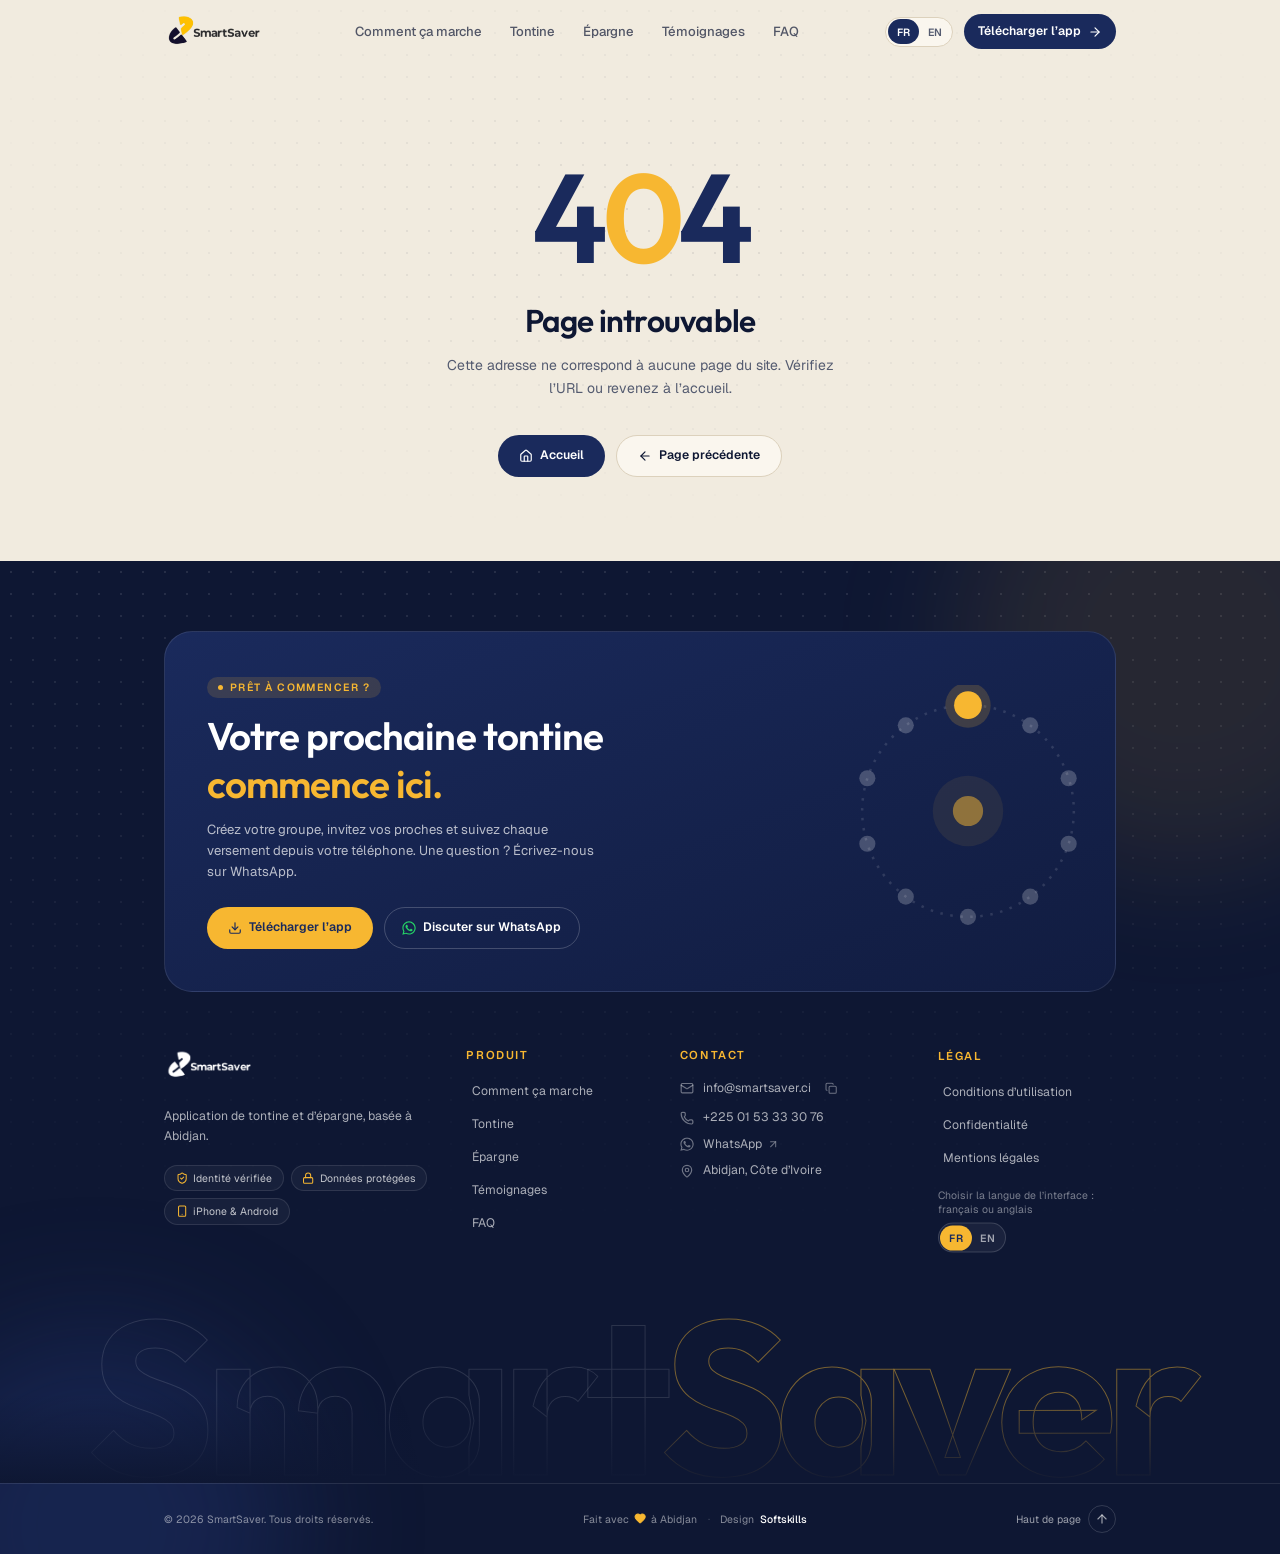
==== commit b4199ff4: "V3" ====
--- a/index.html
+++ b/index.html
@@ -10,8 +10,8 @@
       content="Tontines sécurisées, épargne flexible. L’appli SmartSaver en Côte d’Ivoire — Abidjan. Téléchargez iOS & Android sur smartsaver.ci."
     />
     <title>Smartsaver | Gérez votre argent, simplement et en toute sécurité</title>
-    <script type="module" crossorigin src="/assets/index-PitJ6Udn.js"></script>
-    <link rel="stylesheet" crossorigin href="/assets/index-BTXmtMb5.css">
+    <script type="module" crossorigin src="/assets/index-CW-lF_Ml.js"></script>
+    <link rel="stylesheet" crossorigin href="/assets/index-BRsYSUwK.css">
   </head>
   <body>
     <div id="root"></div>
--- a/assets/index-BRsYSUwK.css
+++ b/assets/index-BRsYSUwK.css
@@ -0,0 +1 @@
+@layer properties{@supports (((-webkit-hyphens:none)) and (not (margin-trim:inline))) or ((-moz-orient:inline) and (not (color:rgb(from red r g b)))){*,:before,:after,::backdrop{--tw-translate-x:0;--tw-translate-y:0;--tw-translate-z:0;--tw-scale-x:1;--tw-scale-y:1;--tw-scale-z:1;--tw-rotate-x:initial;--tw-rotate-y:initial;--tw-rotate-z:initial;--tw-skew-x:initial;--tw-skew-y:initial;--tw-space-y-reverse:0;--tw-divide-y-reverse:0;--tw-border-style:solid;--tw-gradient-position:initial;--tw-gradient-from:#0000;--tw-gradient-via:#0000;--tw-gradient-to:#0000;--tw-gradient-stops:initial;--tw-gradient-via-stops:initial;--tw-gradient-from-position:0%;--tw-gradient-via-position:50%;--tw-gradient-to-position:100%;--tw-leading:initial;--tw-font-weight:initial;--tw-tracking:initial;--tw-ordinal:initial;--tw-slashed-zero:initial;--tw-numeric-figure:initial;--tw-numeric-spacing:initial;--tw-numeric-fraction:initial;--tw-shadow:0 0 #0000;--tw-shadow-color:initial;--tw-shadow-alpha:100%;--tw-inset-shadow:0 0 #0000;--tw-inset-shadow-color:initial;--tw-inset-shadow-alpha:100%;--tw-ring-color:initial;--tw-ring-shadow:0 0 #0000;--tw-inset-ring-color:initial;--tw-inset-ring-shadow:0 0 #0000;--tw-ring-inset:initial;--tw-ring-offset-width:0px;--tw-ring-offset-color:#fff;--tw-ring-offset-shadow:0 0 #0000;--tw-outline-style:solid;--tw-blur:initial;--tw-brightness:initial;--tw-contrast:initial;--tw-grayscale:initial;--tw-hue-rotate:initial;--tw-invert:initial;--tw-opacity:initial;--tw-saturate:initial;--tw-sepia:initial;--tw-drop-shadow:initial;--tw-drop-shadow-color:initial;--tw-drop-shadow-alpha:100%;--tw-drop-shadow-size:initial;--tw-backdrop-blur:initial;--tw-backdrop-brightness:initial;--tw-backdrop-contrast:initial;--tw-backdrop-grayscale:initial;--tw-backdrop-hue-rotate:initial;--tw-backdrop-invert:initial;--tw-backdrop-opacity:initial;--tw-backdrop-saturate:initial;--tw-backdrop-sepia:initial;--tw-duration:initial;--tw-ease:initial;--tw-content:"";--tw-animation-delay:0s;--tw-animation-direction:normal;--tw-animation-duration:initial;--tw-animation-fill-mode:none;--tw-animation-iteration-count:1;--tw-enter-blur:0;--tw-enter-opacity:1;--tw-enter-rotate:0;--tw-enter-scale:1;--tw-enter-translate-x:0;--tw-enter-translate-y:0;--tw-exit-blur:0;--tw-exit-opacity:1;--tw-exit-rotate:0;--tw-exit-scale:1;--tw-exit-translate-x:0;--tw-exit-translate-y:0}}}@layer theme{:root,:host{--font-mono:ui-monospace, SFMono-Regular, Menlo, Monaco, Consolas, "Liberation Mono", "Courier New", monospace;--color-black:#000;--color-white:#fff;--spacing:.25rem;--container-xs:20rem;--container-sm:24rem;--container-md:28rem;--container-lg:32rem;--container-xl:36rem;--container-2xl:42rem;--container-3xl:48rem;--text-xs:.75rem;--text-xs--line-height:calc(1 / .75);--text-sm:.875rem;--text-sm--line-height:calc(1.25 / .875);--text-base:1rem;--text-base--line-height: 1.5 ;--text-lg:1.125rem;--text-lg--line-height:calc(1.75 / 1.125);--text-xl:1.25rem;--text-xl--line-height:calc(1.75 / 1.25);--text-2xl:1.5rem;--text-2xl--line-height:calc(2 / 1.5);--text-3xl:1.875rem;--text-3xl--line-height: 1.2 ;--text-4xl:2.25rem;--text-4xl--line-height:calc(2.5 / 2.25);--text-5xl:3rem;--text-5xl--line-height:1;--text-6xl:3.75rem;--text-6xl--line-height:1;--font-weight-medium:500;--font-weight-semibold:600;--font-weight-bold:700;--tracking-tighter:-.05em;--tracking-tight:-.025em;--tracking-wide:.025em;--tracking-wider:.05em;--leading-tight:1.25;--leading-snug:1.375;--leading-relaxed:1.625;--radius-md:calc(var(--radius) * .75);--ease-in-out:cubic-bezier(.4, 0, .2, 1);--animate-spin:spin 1s linear infinite;--blur-xs:4px;--blur-md:12px;--blur-xl:24px;--blur-3xl:64px;--default-transition-duration:.15s;--default-transition-timing-function:cubic-bezier(.4, 0, .2, 1);--default-font-family:"Geist Variable", ui-sans-serif, sans-serif;--default-mono-font-family:var(--font-mono)}}@layer base{*,:after,:before,::backdrop{box-sizing:border-box;border:0 solid;margin:0;padding:0}::file-selector-button{box-sizing:border-box;border:0 solid;margin:0;padding:0}html,:host{-webkit-text-size-adjust:100%;tab-size:4;line-height:1.5;font-family:var(--default-font-family,ui-sans-serif, system-ui, sans-serif, "Apple Color Emoji", "Segoe UI Emoji", "Segoe UI Symbol", "Noto Color Emoji");font-feature-settings:var(--default-font-feature-settings,normal);font-variation-settings:var(--default-font-variation-settings,normal);-webkit-tap-highlight-color:transparent}hr{height:0;color:inherit;border-top-width:1px}abbr:where([title]){-webkit-text-decoration:underline dotted;text-decoration:underline dotted}h1,h2,h3,h4,h5,h6{font-size:inherit;font-weight:inherit}a{color:inherit;-webkit-text-decoration:inherit;text-decoration:inherit}b,strong{font-weight:bolder}code,kbd,samp,pre{font-family:var(--default-mono-font-family,ui-monospace, SFMono-Regular, Menlo, Monaco, Consolas, "Liberation Mono", "Courier New", monospace);font-feature-settings:var(--default-mono-font-feature-settings,normal);font-variation-settings:var(--default-mono-font-variation-settings,normal);font-size:1em}small{font-size:80%}sub,sup{vertical-align:baseline;font-size:75%;line-height:0;position:relative}sub{bottom:-.25em}sup{top:-.5em}table{text-indent:0;border-color:inherit;border-collapse:collapse}:-moz-focusring{outline:auto}progress{vertical-align:baseline}summary{display:list-item}ol,ul,menu{list-style:none}img,svg,video,canvas,audio,iframe,embed,object{vertical-align:middle;display:block}img,video{max-width:100%;height:auto}button,input,select,optgroup,textarea{font:inherit;font-feature-settings:inherit;font-variation-settings:inherit;letter-spacing:inherit;color:inherit;opacity:1;background-color:#0000;border-radius:0}::file-selector-button{font:inherit;font-feature-settings:inherit;font-variation-settings:inherit;letter-spacing:inherit;color:inherit;opacity:1;background-color:#0000;border-radius:0}:where(select:is([multiple],[size])) optgroup{font-weight:bolder}:where(select:is([multiple],[size])) optgroup option{padding-inline-start:20px}::file-selector-button{margin-inline-end:4px}::placeholder{opacity:1}@supports (not ((-webkit-appearance:-apple-pay-button))) or (contain-intrinsic-size:1px){::placeholder{color:currentColor}@supports (color:color-mix(in lab,red,red)){::placeholder{color:color-mix(in oklab,currentcolor 50%,transparent)}}}textarea{resize:vertical}::-webkit-search-decoration{-webkit-appearance:none}::-webkit-date-and-time-value{min-height:1lh;text-align:inherit}::-webkit-datetime-edit{display:inline-flex}::-webkit-datetime-edit-fields-wrapper{padding:0}::-webkit-datetime-edit{padding-block:0}::-webkit-datetime-edit-year-field{padding-block:0}::-webkit-datetime-edit-month-field{padding-block:0}::-webkit-datetime-edit-day-field{padding-block:0}::-webkit-datetime-edit-hour-field{padding-block:0}::-webkit-datetime-edit-minute-field{padding-block:0}::-webkit-datetime-edit-second-field{padding-block:0}::-webkit-datetime-edit-millisecond-field{padding-block:0}::-webkit-datetime-edit-meridiem-field{padding-block:0}::-webkit-calendar-picker-indicator{line-height:1}:-moz-ui-invalid{box-shadow:none}button,input:where([type=button],[type=reset],[type=submit]){appearance:button}::file-selector-button{appearance:button}::-webkit-inner-spin-button{height:auto}::-webkit-outer-spin-button{height:auto}[hidden]:where(:not([hidden=until-found])){display:none!important}*,:before,:after{box-sizing:border-box}*{border-color:var(--border);outline-color:var(--ring)}@supports (color:color-mix(in lab,red,red)){*{outline-color:color-mix(in oklab,var(--ring) 50%,transparent)}}html{scroll-behavior:smooth;-webkit-font-smoothing:antialiased;-moz-osx-font-smoothing:grayscale;scroll-padding-top:5.5rem;font-family:Geist Variable,ui-sans-serif,sans-serif;font-size:93.75%}@media(min-width:1024px){html{font-size:clamp(14px,8.5px + .38vw,20px)}}body{margin:calc(var(--spacing) * 0);background-color:var(--background);--tw-leading:var(--leading-relaxed);min-height:100vh;line-height:var(--leading-relaxed);color:var(--foreground);overflow-x:hidden}a{text-decoration-line:none}h1,h2,h3,h4{--tw-leading:var(--leading-tight);font-family:Outfit Variable,Outfit,ui-sans-serif,sans-serif;line-height:var(--leading-tight);--tw-font-weight:var(--font-weight-semibold);font-weight:var(--font-weight-semibold);--tw-tracking:var(--tracking-tight);letter-spacing:var(--tracking-tight)}::selection{background:var(--saffron);color:var(--navy)}@media(prefers-reduced-motion:reduce){html{scroll-behavior:auto}.ss-loader span{opacity:1;animation:none}}}@layer components{.ss-highlight{white-space:nowrap;z-index:0;position:relative}.ss-highlight:after{content:"";background:var(--saffron);z-index:-1;border-radius:.2em;height:.36em;position:absolute;bottom:.06em;left:-.08em;right:-.08em;transform:skew(-8deg)}.ss-dots{background-image:radial-gradient(#0e173317 1px,#0000 1px);background-size:22px 22px}.ss-dots-light{background-image:radial-gradient(#ffffff1a 1px,#0000 1px);background-size:22px 22px}.ss-eyebrow{letter-spacing:.14em;text-transform:uppercase;color:var(--muted-foreground);align-items:center;gap:.5rem;font-size:.8125rem;font-weight:600;display:inline-flex}.ss-eyebrow:before{content:"";background:var(--saffron);border-radius:2px;width:1.25rem;height:2px}.ss-loader{gap:.5rem;display:flex}.ss-loader span{background:var(--navy);border-radius:9999px;width:.625rem;height:.625rem;animation:1s ease-in-out infinite ss-bounce}.ss-loader span:nth-child(2){background:var(--saffron);animation-delay:.15s}.ss-loader span:nth-child(3){animation-delay:.3s}@keyframes ss-bounce{0%,to{opacity:.5;transform:translateY(0)}50%{opacity:1;transform:translateY(-8px)}}}@layer utilities{.pointer-events-none{pointer-events:none}.visible{visibility:visible}.sr-only{clip-path:inset(50%);white-space:nowrap;border-width:0;width:1px;height:1px;margin:-1px;padding:0;position:absolute;overflow:hidden}.absolute{position:absolute}.fixed{position:fixed}.relative{position:relative}.inset-0{inset:calc(var(--spacing) * 0)}.inset-x-0{inset-inline:calc(var(--spacing) * 0)}.start{inset-inline-start:var(--spacing)}.end{inset-inline-end:var(--spacing)}.-top-10{top:calc(var(--spacing) * -10)}.-top-40{top:calc(var(--spacing) * -40)}.-top-48{top:calc(var(--spacing) * -48)}.top-0{top:calc(var(--spacing) * 0)}.top-1\/2{top:50%}.top-2\.5{top:calc(var(--spacing) * 2.5)}.top-3{top:calc(var(--spacing) * 3)}.top-\[3\.25rem\]{top:3.25rem}.top-\[40\%\]{top:40%}.top-\[66\%\]{top:66%}.-right-3{right:calc(var(--spacing) * -3)}.-right-10{right:calc(var(--spacing) * -10)}.-right-40{right:calc(var(--spacing) * -40)}.-right-48{right:calc(var(--spacing) * -48)}.-right-\[0\.08em\]{right:-.08em}.right-3{right:calc(var(--spacing) * 3)}.right-4{right:calc(var(--spacing) * 4)}.right-7{right:calc(var(--spacing) * 7)}.right-\[-10\%\]{right:-10%}.-bottom-48{bottom:calc(var(--spacing) * -48)}.bottom-0{bottom:calc(var(--spacing) * 0)}.bottom-5{bottom:calc(var(--spacing) * 5)}.bottom-\[0\.1em\]{bottom:.1em}.-left-3{left:calc(var(--spacing) * -3)}.-left-40{left:calc(var(--spacing) * -40)}.-left-\[0\.08em\]{left:-.08em}.left-1\/2{left:50%}.left-7{left:calc(var(--spacing) * 7)}.left-\[-8\%\]{left:-8%}.-z-10{z-index:-10}.z-0{z-index:0}.z-10{z-index:10}.z-20{z-index:20}.z-40{z-index:40}.z-50{z-index:50}.order-1{order:1}.order-2{order:2}.mx-1\.5{margin-inline:calc(var(--spacing) * 1.5)}.mx-auto{margin-inline:auto}.-mt-\[0\.22em\]{margin-top:-.22em}.mt-0\.5{margin-top:calc(var(--spacing) * .5)}.mt-1{margin-top:calc(var(--spacing) * 1)}.mt-1\.5{margin-top:calc(var(--spacing) * 1.5)}.mt-2{margin-top:calc(var(--spacing) * 2)}.mt-2\.5{margin-top:calc(var(--spacing) * 2.5)}.mt-3{margin-top:calc(var(--spacing) * 3)}.mt-4{margin-top:calc(var(--spacing) * 4)}.mt-5{margin-top:calc(var(--spacing) * 5)}.mt-6{margin-top:calc(var(--spacing) * 6)}.mt-7{margin-top:calc(var(--spacing) * 7)}.mt-8{margin-top:calc(var(--spacing) * 8)}.mt-10{margin-top:calc(var(--spacing) * 10)}.mt-12{margin-top:calc(var(--spacing) * 12)}.mt-14{margin-top:calc(var(--spacing) * 14)}.mt-auto{margin-top:auto}.-mb-\[0\.12em\]{margin-bottom:-.12em}.mb-2{margin-bottom:calc(var(--spacing) * 2)}.mb-5{margin-bottom:calc(var(--spacing) * 5)}.mb-8{margin-bottom:calc(var(--spacing) * 8)}.mb-10{margin-bottom:calc(var(--spacing) * 10)}.\!flex{display:flex!important}.block{display:block}.flex{display:flex}.grid{display:grid}.hidden{display:none}.inline-block{display:inline-block}.inline-flex{display:inline-flex}.aspect-\[9\/15\]{aspect-ratio:9/15}.aspect-\[9\/18\.5\]{aspect-ratio:9/18.5}.size-1\.5{width:calc(var(--spacing) * 1.5);height:calc(var(--spacing) * 1.5)}.size-3\.5{width:calc(var(--spacing) * 3.5);height:calc(var(--spacing) * 3.5)}.size-4{width:calc(var(--spacing) * 4);height:calc(var(--spacing) * 4)}.size-5{width:calc(var(--spacing) * 5);height:calc(var(--spacing) * 5)}.size-6{width:calc(var(--spacing) * 6);height:calc(var(--spacing) * 6)}.size-7{width:calc(var(--spacing) * 7);height:calc(var(--spacing) * 7)}.size-8{width:calc(var(--spacing) * 8);height:calc(var(--spacing) * 8)}.size-9{width:calc(var(--spacing) * 9);height:calc(var(--spacing) * 9)}.size-10{width:calc(var(--spacing) * 10);height:calc(var(--spacing) * 10)}.size-11{width:calc(var(--spacing) * 11);height:calc(var(--spacing) * 11)}.size-12{width:calc(var(--spacing) * 12);height:calc(var(--spacing) * 12)}.size-14{width:calc(var(--spacing) * 14);height:calc(var(--spacing) * 14)}.size-20{width:calc(var(--spacing) * 20);height:calc(var(--spacing) * 20)}.size-56{width:calc(var(--spacing) * 56);height:calc(var(--spacing) * 56)}.size-112{width:calc(var(--spacing) * 112);height:calc(var(--spacing) * 112)}.size-128{width:calc(var(--spacing) * 128);height:calc(var(--spacing) * 128)}.size-\[26rem\]{width:26rem;height:26rem}.size-\[34rem\]{width:34rem;height:34rem}.size-\[36rem\]{width:36rem;height:36rem}.size-\[44rem\]{width:44rem;height:44rem}.h-\(--radix-accordion-content-height\){height:var(--radix-accordion-content-height)}.h-0\.5{height:calc(var(--spacing) * .5)}.h-1{height:calc(var(--spacing) * 1)}.h-1\.5{height:calc(var(--spacing) * 1.5)}.h-1\/2{height:50%}.h-2{height:calc(var(--spacing) * 2)}.h-3{height:calc(var(--spacing) * 3)}.h-5{height:calc(var(--spacing) * 5)}.h-6{height:calc(var(--spacing) * 6)}.h-7{height:calc(var(--spacing) * 7)}.h-8{height:calc(var(--spacing) * 8)}.h-9{height:calc(var(--spacing) * 9)}.h-10{height:calc(var(--spacing) * 10)}.h-12{height:calc(var(--spacing) * 12)}.h-13{height:calc(var(--spacing) * 13)}.h-14{height:calc(var(--spacing) * 14)}.h-16{height:calc(var(--spacing) * 16)}.h-\[0\.36em\]{height:.36em}.h-full{height:100%}.h-px{height:1px}.min-h-dvh{min-height:100dvh}.min-h-screen{min-height:100vh}.w-0{width:calc(var(--spacing) * 0)}.w-5{width:calc(var(--spacing) * 5)}.w-24{width:calc(var(--spacing) * 24)}.w-\[13\.5rem\]{width:13.5rem}.w-\[15rem\]{width:15rem}.w-\[16\.5rem\]{width:16.5rem}.w-\[min\(100\%\,22rem\)\]{width:min(100%,22rem)}.w-auto{width:auto}.w-fit{width:fit-content}.w-full{width:100%}.max-w-2xl{max-width:var(--container-2xl)}.max-w-3xl{max-width:var(--container-3xl)}.max-w-\[76rem\]{max-width:76rem}.max-w-\[82rem\]{max-width:82rem}.max-w-lg{max-width:var(--container-lg)}.max-w-md{max-width:var(--container-md)}.max-w-sm{max-width:var(--container-sm)}.max-w-xl{max-width:var(--container-xl)}.max-w-xs{max-width:var(--container-xs)}.min-w-0{min-width:calc(var(--spacing) * 0)}.min-w-9{min-width:calc(var(--spacing) * 9)}.min-w-44{min-width:calc(var(--spacing) * 44)}.flex-1{flex:1}.shrink-0{flex-shrink:0}.origin-bottom{transform-origin:bottom}.origin-left{transform-origin:0}.-translate-x-1\/2{--tw-translate-x: -50% ;translate:var(--tw-translate-x) var(--tw-translate-y)}.-translate-y-1\/3{--tw-translate-y:calc(calc(1 / 3 * 100%) * -1);translate:var(--tw-translate-x) var(--tw-translate-y)}.scale-x-0{--tw-scale-x:0%;scale:var(--tw-scale-x) var(--tw-scale-y)}.scale-x-100{--tw-scale-x:100%;scale:var(--tw-scale-x) var(--tw-scale-y)}.-skew-x-\[8deg\]{--tw-skew-x:skewX( -8deg );transform:var(--tw-rotate-x,) var(--tw-rotate-y,) var(--tw-rotate-z,) var(--tw-skew-x,) var(--tw-skew-y,)}.animate-spin{animation:var(--animate-spin)}.cursor-not-allowed{cursor:not-allowed}.cursor-pointer{cursor:pointer}.resize{resize:both}.grid-cols-2{grid-template-columns:repeat(2,minmax(0,1fr))}.grid-cols-3{grid-template-columns:repeat(3,minmax(0,1fr))}.flex-col{flex-direction:column}.flex-wrap{flex-wrap:wrap}.items-baseline{align-items:baseline}.items-center{align-items:center}.items-end{align-items:flex-end}.items-start{align-items:flex-start}.justify-between{justify-content:space-between}.justify-center{justify-content:center}.gap-0{gap:calc(var(--spacing) * 0)}.gap-0\.5{gap:calc(var(--spacing) * .5)}.gap-1{gap:calc(var(--spacing) * 1)}.gap-1\.5{gap:calc(var(--spacing) * 1.5)}.gap-2{gap:calc(var(--spacing) * 2)}.gap-2\.5{gap:calc(var(--spacing) * 2.5)}.gap-3{gap:calc(var(--spacing) * 3)}.gap-4{gap:calc(var(--spacing) * 4)}.gap-6{gap:calc(var(--spacing) * 6)}.gap-8{gap:calc(var(--spacing) * 8)}.gap-10{gap:calc(var(--spacing) * 10)}.gap-12{gap:calc(var(--spacing) * 12)}.gap-14{gap:calc(var(--spacing) * 14)}.gap-16{gap:calc(var(--spacing) * 16)}.gap-px{gap:1px}:where(.space-y-2>:not(:last-child)){--tw-space-y-reverse:0;margin-block-start:calc(calc(var(--spacing) * 2) * var(--tw-space-y-reverse));margin-block-end:calc(calc(var(--spacing) * 2) * calc(1 - var(--tw-space-y-reverse)))}:where(.space-y-2\.5>:not(:last-child)){--tw-space-y-reverse:0;margin-block-start:calc(calc(var(--spacing) * 2.5) * var(--tw-space-y-reverse));margin-block-end:calc(calc(var(--spacing) * 2.5) * calc(1 - var(--tw-space-y-reverse)))}:where(.space-y-3>:not(:last-child)){--tw-space-y-reverse:0;margin-block-start:calc(calc(var(--spacing) * 3) * var(--tw-space-y-reverse));margin-block-end:calc(calc(var(--spacing) * 3) * calc(1 - var(--tw-space-y-reverse)))}:where(.space-y-4>:not(:last-child)){--tw-space-y-reverse:0;margin-block-start:calc(calc(var(--spacing) * 4) * var(--tw-space-y-reverse));margin-block-end:calc(calc(var(--spacing) * 4) * calc(1 - var(--tw-space-y-reverse)))}:where(.space-y-5>:not(:last-child)){--tw-space-y-reverse:0;margin-block-start:calc(calc(var(--spacing) * 5) * var(--tw-space-y-reverse));margin-block-end:calc(calc(var(--spacing) * 5) * calc(1 - var(--tw-space-y-reverse)))}:where(.space-y-6>:not(:last-child)){--tw-space-y-reverse:0;margin-block-start:calc(calc(var(--spacing) * 6) * var(--tw-space-y-reverse));margin-block-end:calc(calc(var(--spacing) * 6) * calc(1 - var(--tw-space-y-reverse)))}:where(.space-y-7>:not(:last-child)){--tw-space-y-reverse:0;margin-block-start:calc(calc(var(--spacing) * 7) * var(--tw-space-y-reverse));margin-block-end:calc(calc(var(--spacing) * 7) * calc(1 - var(--tw-space-y-reverse)))}:where(.space-y-8>:not(:last-child)){--tw-space-y-reverse:0;margin-block-start:calc(calc(var(--spacing) * 8) * var(--tw-space-y-reverse));margin-block-end:calc(calc(var(--spacing) * 8) * calc(1 - var(--tw-space-y-reverse)))}:where(.space-y-9>:not(:last-child)){--tw-space-y-reverse:0;margin-block-start:calc(calc(var(--spacing) * 9) * var(--tw-space-y-reverse));margin-block-end:calc(calc(var(--spacing) * 9) * calc(1 - var(--tw-space-y-reverse)))}:where(.space-y-10>:not(:last-child)){--tw-space-y-reverse:0;margin-block-start:calc(calc(var(--spacing) * 10) * var(--tw-space-y-reverse));margin-block-end:calc(calc(var(--spacing) * 10) * calc(1 - var(--tw-space-y-reverse)))}:where(.space-y-14>:not(:last-child)){--tw-space-y-reverse:0;margin-block-start:calc(calc(var(--spacing) * 14) * var(--tw-space-y-reverse));margin-block-end:calc(calc(var(--spacing) * 14) * calc(1 - var(--tw-space-y-reverse)))}.gap-x-6{column-gap:calc(var(--spacing) * 6)}.gap-y-2{row-gap:calc(var(--spacing) * 2)}:where(.divide-y>:not(:last-child)){--tw-divide-y-reverse:0;border-bottom-style:var(--tw-border-style);border-top-style:var(--tw-border-style);border-top-width:calc(1px * var(--tw-divide-y-reverse));border-bottom-width:calc(1px * calc(1 - var(--tw-divide-y-reverse)))}:where(.divide-border>:not(:last-child)){border-color:var(--border)}.self-end{align-self:flex-end}.truncate{text-overflow:ellipsis;white-space:nowrap;overflow:hidden}.overflow-hidden{overflow:hidden}.overflow-x-clip{overflow-x:clip}.rounded-2xl{border-radius:calc(var(--radius) * 1.5)}.rounded-3xl{border-radius:calc(var(--radius) * 2)}.rounded-\[0\.2em\]{border-radius:.2em}.rounded-\[1\.6rem\]{border-radius:1.6rem}.rounded-\[2\.75rem\]{border-radius:2.75rem}.rounded-\[2rem\]{border-radius:2rem}.rounded-\[min\(var\(--radius-md\)\,10px\)\]{border-radius:min(var(--radius-md),10px)}.rounded-\[min\(var\(--radius-md\)\,12px\)\]{border-radius:min(var(--radius-md),12px)}.rounded-full{border-radius:3.40282e38px}.rounded-lg{border-radius:var(--radius)}.rounded-md{border-radius:calc(var(--radius) * .75)}.rounded-sm{border-radius:calc(var(--radius) * .5)}.rounded-xl{border-radius:calc(var(--radius) * 1.25)}.rounded-t-\[1\.75rem\]{border-top-left-radius:1.75rem;border-top-right-radius:1.75rem}.rounded-t-\[2\.25rem\]{border-top-left-radius:2.25rem;border-top-right-radius:2.25rem}.border{border-style:var(--tw-border-style);border-width:1px}.border-\[7px\]{border-style:var(--tw-border-style);border-width:7px}.border-\[10px\]{border-style:var(--tw-border-style);border-width:10px}.border-t{border-top-style:var(--tw-border-style);border-top-width:1px}.border-b{border-bottom-style:var(--tw-border-style);border-bottom-width:1px}.border-b-0{border-bottom-style:var(--tw-border-style);border-bottom-width:0}.border-l{border-left-style:var(--tw-border-style);border-left-width:1px}.border-border,.border-border\/70{border-color:var(--border)}@supports (color:color-mix(in lab,red,red)){.border-border\/70{border-color:color-mix(in oklab,var(--border) 70%,transparent)}}.border-border\/80{border-color:var(--border)}@supports (color:color-mix(in lab,red,red)){.border-border\/80{border-color:color-mix(in oklab,var(--border) 80%,transparent)}}.border-ink{border-color:var(--ink)}.border-transparent{border-color:#0000}.border-white\/10{border-color:#ffffff1a}@supports (color:color-mix(in lab,red,red)){.border-white\/10{border-color:color-mix(in oklab,var(--color-white) 10%,transparent)}}.border-white\/15{border-color:#ffffff26}@supports (color:color-mix(in lab,red,red)){.border-white\/15{border-color:color-mix(in oklab,var(--color-white) 15%,transparent)}}.border-white\/20{border-color:#fff3}@supports (color:color-mix(in lab,red,red)){.border-white\/20{border-color:color-mix(in oklab,var(--color-white) 20%,transparent)}}.border-white\/60{border-color:#fff9}@supports (color:color-mix(in lab,red,red)){.border-white\/60{border-color:color-mix(in oklab,var(--color-white) 60%,transparent)}}.bg-background,.bg-background\/85{background-color:var(--background)}@supports (color:color-mix(in lab,red,red)){.bg-background\/85{background-color:color-mix(in oklab,var(--background) 85%,transparent)}}.bg-black\/10{background-color:#0000001a}@supports (color:color-mix(in lab,red,red)){.bg-black\/10{background-color:color-mix(in oklab,var(--color-black) 10%,transparent)}}.bg-border{background-color:var(--border)}.bg-card,.bg-card\/70{background-color:var(--card)}@supports (color:color-mix(in lab,red,red)){.bg-card\/70{background-color:color-mix(in oklab,var(--card) 70%,transparent)}}.bg-card\/90{background-color:var(--card)}@supports (color:color-mix(in lab,red,red)){.bg-card\/90{background-color:color-mix(in oklab,var(--card) 90%,transparent)}}.bg-destructive\/10{background-color:var(--destructive)}@supports (color:color-mix(in lab,red,red)){.bg-destructive\/10{background-color:color-mix(in oklab,var(--destructive) 10%,transparent)}}.bg-ink{background-color:var(--ink)}.bg-navy{background-color:var(--navy)}.bg-navy-soft\/30{background-color:var(--navy-soft)}@supports (color:color-mix(in lab,red,red)){.bg-navy-soft\/30{background-color:color-mix(in oklab,var(--navy-soft) 30%,transparent)}}.bg-navy-soft\/40{background-color:var(--navy-soft)}@supports (color:color-mix(in lab,red,red)){.bg-navy-soft\/40{background-color:color-mix(in oklab,var(--navy-soft) 40%,transparent)}}.bg-navy-soft\/70{background-color:var(--navy-soft)}@supports (color:color-mix(in lab,red,red)){.bg-navy-soft\/70{background-color:color-mix(in oklab,var(--navy-soft) 70%,transparent)}}.bg-navy\/15{background-color:var(--navy)}@supports (color:color-mix(in lab,red,red)){.bg-navy\/15{background-color:color-mix(in oklab,var(--navy) 15%,transparent)}}.bg-navy\/40{background-color:var(--navy)}@supports (color:color-mix(in lab,red,red)){.bg-navy\/40{background-color:color-mix(in oklab,var(--navy) 40%,transparent)}}.bg-navy\/\[0\.07\]{background-color:var(--navy)}@supports (color:color-mix(in lab,red,red)){.bg-navy\/\[0\.07\]{background-color:color-mix(in oklab,var(--navy) 7%,transparent)}}.bg-paper{background-color:var(--paper)}.bg-primary{background-color:var(--primary)}.bg-saffron{background-color:var(--saffron)}.bg-saffron-soft{background-color:var(--saffron-soft)}.bg-saffron\/10{background-color:var(--saffron)}@supports (color:color-mix(in lab,red,red)){.bg-saffron\/10{background-color:color-mix(in oklab,var(--saffron) 10%,transparent)}}.bg-saffron\/15{background-color:var(--saffron)}@supports (color:color-mix(in lab,red,red)){.bg-saffron\/15{background-color:color-mix(in oklab,var(--saffron) 15%,transparent)}}.bg-saffron\/25{background-color:var(--saffron)}@supports (color:color-mix(in lab,red,red)){.bg-saffron\/25{background-color:color-mix(in oklab,var(--saffron) 25%,transparent)}}.bg-sand{background-color:var(--sand)}.bg-secondary{background-color:var(--secondary)}.bg-success,.bg-success\/10{background-color:var(--success)}@supports (color:color-mix(in lab,red,red)){.bg-success\/10{background-color:color-mix(in oklab,var(--success) 10%,transparent)}}.bg-success\/15{background-color:var(--success)}@supports (color:color-mix(in lab,red,red)){.bg-success\/15{background-color:color-mix(in oklab,var(--success) 15%,transparent)}}.bg-transparent{background-color:#0000}.bg-white{background-color:var(--color-white)}.bg-white\/4{background-color:#ffffff0a}@supports (color:color-mix(in lab,red,red)){.bg-white\/4{background-color:color-mix(in oklab,var(--color-white) 4%,transparent)}}.bg-white\/5{background-color:#ffffff0d}@supports (color:color-mix(in lab,red,red)){.bg-white\/5{background-color:color-mix(in oklab,var(--color-white) 5%,transparent)}}.bg-white\/10{background-color:#ffffff1a}@supports (color:color-mix(in lab,red,red)){.bg-white\/10{background-color:color-mix(in oklab,var(--color-white) 10%,transparent)}}.bg-white\/15{background-color:#ffffff26}@supports (color:color-mix(in lab,red,red)){.bg-white\/15{background-color:color-mix(in oklab,var(--color-white) 15%,transparent)}}.bg-white\/\[0\.06\]{background-color:#ffffff0f}@supports (color:color-mix(in lab,red,red)){.bg-white\/\[0\.06\]{background-color:color-mix(in oklab,var(--color-white) 6%,transparent)}}.bg-linear-to-br{--tw-gradient-position:to bottom right}@supports (background-image:linear-gradient(in lab,red,red)){.bg-linear-to-br{--tw-gradient-position:to bottom right in oklab}}.bg-linear-to-br{background-image:linear-gradient(var(--tw-gradient-stops))}.bg-linear-to-t{--tw-gradient-position:to top}@supports (background-image:linear-gradient(in lab,red,red)){.bg-linear-to-t{--tw-gradient-position:to top in oklab}}.bg-linear-to-t{background-image:linear-gradient(var(--tw-gradient-stops))}.\[background-image\:radial-gradient\(rgb\(26_42_92\/0\.12\)_1px\,transparent_1px\)\]{background-image:radial-gradient(#1a2a5c1f 1px,#0000 1px)}.from-ink{--tw-gradient-from:var(--ink);--tw-gradient-stops:var(--tw-gradient-via-stops,var(--tw-gradient-position), var(--tw-gradient-from) var(--tw-gradient-from-position), var(--tw-gradient-to) var(--tw-gradient-to-position))}.from-navy{--tw-gradient-from:var(--navy);--tw-gradient-stops:var(--tw-gradient-via-stops,var(--tw-gradient-position), var(--tw-gradient-from) var(--tw-gradient-from-position), var(--tw-gradient-to) var(--tw-gradient-to-position))}.to-navy-deep{--tw-gradient-to:var(--navy-deep);--tw-gradient-stops:var(--tw-gradient-via-stops,var(--tw-gradient-position), var(--tw-gradient-from) var(--tw-gradient-from-position), var(--tw-gradient-to) var(--tw-gradient-to-position))}.to-transparent{--tw-gradient-to:transparent;--tw-gradient-stops:var(--tw-gradient-via-stops,var(--tw-gradient-position), var(--tw-gradient-from) var(--tw-gradient-from-position), var(--tw-gradient-to) var(--tw-gradient-to-position))}.\[mask-image\:linear-gradient\(to_left\,black\,transparent_70\%\)\]{-webkit-mask-image:linear-gradient(270deg,#000,#0000 70%);mask-image:linear-gradient(270deg,#000,#0000 70%)}.\[mask-image\:radial-gradient\(ellipse_60\%_55\%_at_50\%_40\%\,black\,transparent\)\]{-webkit-mask-image:radial-gradient(60% 55% at 50% 40%,#000,#0000);mask-image:radial-gradient(60% 55% at 50% 40%,#000,#0000)}.\[mask-image\:radial-gradient\(ellipse_60\%_70\%_at_25\%_45\%\,black\,transparent\)\]{-webkit-mask-image:radial-gradient(60% 70% at 25% 45%,#000,#0000);mask-image:radial-gradient(60% 70% at 25% 45%,#000,#0000)}.\[mask-image\:radial-gradient\(ellipse_70\%_80\%_at_20\%_20\%\,black\,transparent\)\]{-webkit-mask-image:radial-gradient(70% 80% at 20% 20%,#000,#0000);mask-image:radial-gradient(70% 80% at 20% 20%,#000,#0000)}.mask-\[linear-gradient\(to_bottom\,black\,transparent_70\%\)\]{-webkit-mask-image:linear-gradient(#000,#0000 70%);mask-image:linear-gradient(#000,#0000 70%)}.\[background-size\:22px_22px\]{background-size:22px 22px}.bg-clip-padding{background-clip:padding-box}.fill-saffron{fill:var(--saffron)}.object-cover{object-fit:cover}.object-top{object-position:top}.p-0{padding:calc(var(--spacing) * 0)}.p-0\.5{padding:calc(var(--spacing) * .5)}.p-2{padding:calc(var(--spacing) * 2)}.p-3{padding:calc(var(--spacing) * 3)}.p-4{padding:calc(var(--spacing) * 4)}.p-6{padding:calc(var(--spacing) * 6)}.p-7{padding:calc(var(--spacing) * 7)}.px-2{padding-inline:calc(var(--spacing) * 2)}.px-2\.5{padding-inline:calc(var(--spacing) * 2.5)}.px-3{padding-inline:calc(var(--spacing) * 3)}.px-3\.5{padding-inline:calc(var(--spacing) * 3.5)}.px-4{padding-inline:calc(var(--spacing) * 4)}.px-5{padding-inline:calc(var(--spacing) * 5)}.px-6{padding-inline:calc(var(--spacing) * 6)}.px-7{padding-inline:calc(var(--spacing) * 7)}.py-0\.5{padding-block:calc(var(--spacing) * .5)}.py-1{padding-block:calc(var(--spacing) * 1)}.py-1\.5{padding-block:calc(var(--spacing) * 1.5)}.py-2{padding-block:calc(var(--spacing) * 2)}.py-2\.5{padding-block:calc(var(--spacing) * 2.5)}.py-3{padding-block:calc(var(--spacing) * 3)}.py-3\.5{padding-block:calc(var(--spacing) * 3.5)}.py-4{padding-block:calc(var(--spacing) * 4)}.py-5{padding-block:calc(var(--spacing) * 5)}.py-6{padding-block:calc(var(--spacing) * 6)}.py-12{padding-block:calc(var(--spacing) * 12)}.py-20{padding-block:calc(var(--spacing) * 20)}.py-24{padding-block:calc(var(--spacing) * 24)}.pt-0{padding-top:calc(var(--spacing) * 0)}.pt-2{padding-top:calc(var(--spacing) * 2)}.pt-5{padding-top:calc(var(--spacing) * 5)}.pt-6{padding-top:calc(var(--spacing) * 6)}.pt-12{padding-top:calc(var(--spacing) * 12)}.pt-14{padding-top:calc(var(--spacing) * 14)}.pt-28{padding-top:calc(var(--spacing) * 28)}.pt-32{padding-top:calc(var(--spacing) * 32)}.pt-36{padding-top:calc(var(--spacing) * 36)}.pt-\[0\.22em\]{padding-top:.22em}.pr-1\.5{padding-right:calc(var(--spacing) * 1.5)}.pb-2{padding-bottom:calc(var(--spacing) * 2)}.pb-2\.5{padding-bottom:calc(var(--spacing) * 2.5)}.pb-5{padding-bottom:calc(var(--spacing) * 5)}.pb-6{padding-bottom:calc(var(--spacing) * 6)}.pb-14{padding-bottom:calc(var(--spacing) * 14)}.pb-20{padding-bottom:calc(var(--spacing) * 20)}.pb-24{padding-bottom:calc(var(--spacing) * 24)}.pb-\[0\.12em\]{padding-bottom:.12em}.pl-6{padding-left:calc(var(--spacing) * 6)}.text-center{text-align:center}.text-left{text-align:left}.align-bottom{vertical-align:bottom}.font-heading{font-family:Outfit Variable,Outfit,ui-sans-serif,sans-serif}.font-sans{font-family:Geist Variable,ui-sans-serif,sans-serif}.text-2xl{font-size:var(--text-2xl);line-height:var(--tw-leading,var(--text-2xl--line-height))}.text-3xl{font-size:var(--text-3xl);line-height:var(--tw-leading,var(--text-3xl--line-height))}.text-4xl{font-size:var(--text-4xl);line-height:var(--tw-leading,var(--text-4xl--line-height))}.text-5xl{font-size:var(--text-5xl);line-height:var(--tw-leading,var(--text-5xl--line-height))}.text-base{font-size:var(--text-base);line-height:var(--tw-leading,var(--text-base--line-height))}.text-lg{font-size:var(--text-lg);line-height:var(--tw-leading,var(--text-lg--line-height))}.text-sm{font-size:var(--text-sm);line-height:var(--tw-leading,var(--text-sm--line-height))}.text-xl{font-size:var(--text-xl);line-height:var(--tw-leading,var(--text-xl--line-height))}.text-xs{font-size:var(--text-xs);line-height:var(--tw-leading,var(--text-xs--line-height))}.text-\[0\.7rem\]{font-size:.7rem}.text-\[0\.8rem\]{font-size:.8rem}.text-\[0\.65rem\]{font-size:.65rem}.text-\[0\.72rem\]{font-size:.72rem}.text-\[0\.75rem\]{font-size:.75rem}.text-\[0\.8125rem\]{font-size:.8125rem}.text-\[0\.9375rem\]{font-size:.9375rem}.text-\[2\.6rem\]{font-size:2.6rem}.text-\[7rem\]{font-size:7rem}.text-\[19vw\]{font-size:19vw}.leading-\[0\.8\]{--tw-leading:.8;line-height:.8}.leading-\[1\.04\]{--tw-leading:1.04;line-height:1.04}.leading-\[1\],.leading-none{--tw-leading:1;line-height:1}.leading-relaxed{--tw-leading:var(--leading-relaxed);line-height:var(--leading-relaxed)}.leading-snug{--tw-leading:var(--leading-snug);line-height:var(--leading-snug)}.leading-tight{--tw-leading:var(--leading-tight);line-height:var(--leading-tight)}.font-bold{--tw-font-weight:var(--font-weight-bold);font-weight:var(--font-weight-bold)}.font-medium{--tw-font-weight:var(--font-weight-medium);font-weight:var(--font-weight-medium)}.font-semibold{--tw-font-weight:var(--font-weight-semibold);font-weight:var(--font-weight-semibold)}.tracking-\[-0\.02em\]{--tw-tracking:-.02em;letter-spacing:-.02em}.tracking-\[0\.14em\]{--tw-tracking:.14em;letter-spacing:.14em}.tracking-tight{--tw-tracking:var(--tracking-tight);letter-spacing:var(--tracking-tight)}.tracking-tighter{--tw-tracking:var(--tracking-tighter);letter-spacing:var(--tracking-tighter)}.tracking-wide{--tw-tracking:var(--tracking-wide);letter-spacing:var(--tracking-wide)}.tracking-wider{--tw-tracking:var(--tracking-wider);letter-spacing:var(--tracking-wider)}.whitespace-nowrap{white-space:nowrap}.text-\[\#25d366\]{color:#25d366}.text-destructive{color:var(--destructive)}.text-foreground,.text-foreground\/70{color:var(--foreground)}@supports (color:color-mix(in lab,red,red)){.text-foreground\/70{color:color-mix(in oklab,var(--foreground) 70%,transparent)}}.text-foreground\/80{color:var(--foreground)}@supports (color:color-mix(in lab,red,red)){.text-foreground\/80{color:color-mix(in oklab,var(--foreground) 80%,transparent)}}.text-muted-foreground{color:var(--muted-foreground)}.text-navy,.text-navy\/15{color:var(--navy)}@supports (color:color-mix(in lab,red,red)){.text-navy\/15{color:color-mix(in oklab,var(--navy) 15%,transparent)}}.text-navy\/50{color:var(--navy)}@supports (color:color-mix(in lab,red,red)){.text-navy\/50{color:color-mix(in oklab,var(--navy) 50%,transparent)}}.text-navy\/70{color:var(--navy)}@supports (color:color-mix(in lab,red,red)){.text-navy\/70{color:color-mix(in oklab,var(--navy) 70%,transparent)}}.text-navy\/80{color:var(--navy)}@supports (color:color-mix(in lab,red,red)){.text-navy\/80{color:color-mix(in oklab,var(--navy) 80%,transparent)}}.text-primary{color:var(--primary)}.text-primary-foreground{color:var(--primary-foreground)}.text-saffron{color:var(--saffron)}.text-secondary-foreground{color:var(--secondary-foreground)}.text-success{color:var(--success)}.text-transparent{color:#0000}.text-white{color:var(--color-white)}.text-white\/20{color:#fff3}@supports (color:color-mix(in lab,red,red)){.text-white\/20{color:color-mix(in oklab,var(--color-white) 20%,transparent)}}.text-white\/40{color:#fff6}@supports (color:color-mix(in lab,red,red)){.text-white\/40{color:color-mix(in oklab,var(--color-white) 40%,transparent)}}.text-white\/45{color:#ffffff73}@supports (color:color-mix(in lab,red,red)){.text-white\/45{color:color-mix(in oklab,var(--color-white) 45%,transparent)}}.text-white\/50{color:#ffffff80}@supports (color:color-mix(in lab,red,red)){.text-white\/50{color:color-mix(in oklab,var(--color-white) 50%,transparent)}}.text-white\/60{color:#fff9}@supports (color:color-mix(in lab,red,red)){.text-white\/60{color:color-mix(in oklab,var(--color-white) 60%,transparent)}}.text-white\/65{color:#ffffffa6}@supports (color:color-mix(in lab,red,red)){.text-white\/65{color:color-mix(in oklab,var(--color-white) 65%,transparent)}}.text-white\/70{color:#ffffffb3}@supports (color:color-mix(in lab,red,red)){.text-white\/70{color:color-mix(in oklab,var(--color-white) 70%,transparent)}}.text-white\/75{color:#ffffffbf}@supports (color:color-mix(in lab,red,red)){.text-white\/75{color:color-mix(in oklab,var(--color-white) 75%,transparent)}}.text-white\/90{color:#ffffffe6}@supports (color:color-mix(in lab,red,red)){.text-white\/90{color:color-mix(in oklab,var(--color-white) 90%,transparent)}}.uppercase{text-transform:uppercase}.tabular-nums{--tw-numeric-spacing:tabular-nums;font-variant-numeric:var(--tw-ordinal,) var(--tw-slashed-zero,) var(--tw-numeric-figure,) var(--tw-numeric-spacing,) var(--tw-numeric-fraction,)}.underline{text-decoration-line:underline}.decoration-saffron{-webkit-text-decoration-color:var(--saffron);text-decoration-color:var(--saffron)}.decoration-2{text-decoration-thickness:2px}.underline-offset-4{text-underline-offset:4px}.opacity-60{opacity:.6}.opacity-70{opacity:.7}.opacity-75{opacity:.75}.opacity-95{opacity:.95}.shadow-2xl{--tw-shadow:0 25px 50px -12px var(--tw-shadow-color,#00000040);box-shadow:var(--tw-inset-shadow),var(--tw-inset-ring-shadow),var(--tw-ring-offset-shadow),var(--tw-ring-shadow),var(--tw-shadow)}.shadow-\[0_1px_0_rgb\(14_23_51\/0\.02\)\]{--tw-shadow:0 1px 0 var(--tw-shadow-color,#0e173305);box-shadow:var(--tw-inset-shadow),var(--tw-inset-ring-shadow),var(--tw-ring-offset-shadow),var(--tw-ring-shadow),var(--tw-shadow)}.shadow-\[0_18px_40px_-18px_rgb\(14_23_51\/0\.45\)\]{--tw-shadow:0 18px 40px -18px var(--tw-shadow-color,#0e173373);box-shadow:var(--tw-inset-shadow),var(--tw-inset-ring-shadow),var(--tw-ring-offset-shadow),var(--tw-ring-shadow),var(--tw-shadow)}.shadow-\[0_50px_90px_-35px_rgb\(14_23_51\/0\.55\)\]{--tw-shadow:0 50px 90px -35px var(--tw-shadow-color,#0e17338c);box-shadow:var(--tw-inset-shadow),var(--tw-inset-ring-shadow),var(--tw-ring-offset-shadow),var(--tw-ring-shadow),var(--tw-shadow)}.shadow-lg{--tw-shadow:0 10px 15px -3px var(--tw-shadow-color,#0000001a), 0 4px 6px -4px var(--tw-shadow-color,#0000001a);box-shadow:var(--tw-inset-shadow),var(--tw-inset-ring-shadow),var(--tw-ring-offset-shadow),var(--tw-ring-shadow),var(--tw-shadow)}.shadow-none{--tw-shadow:0 0 #0000;box-shadow:var(--tw-inset-shadow),var(--tw-inset-ring-shadow),var(--tw-ring-offset-shadow),var(--tw-ring-shadow),var(--tw-shadow)}.shadow-xl{--tw-shadow:0 20px 25px -5px var(--tw-shadow-color,#0000001a), 0 8px 10px -6px var(--tw-shadow-color,#0000001a);box-shadow:var(--tw-inset-shadow),var(--tw-inset-ring-shadow),var(--tw-ring-offset-shadow),var(--tw-ring-shadow),var(--tw-shadow)}.shadow-black\/30{--tw-shadow-color:#0000004d}@supports (color:color-mix(in lab,red,red)){.shadow-black\/30{--tw-shadow-color:color-mix(in oklab, color-mix(in oklab, var(--color-black) 30%, transparent) var(--tw-shadow-alpha), transparent)}}.shadow-ink\/10{--tw-shadow-color:var(--ink)}@supports (color:color-mix(in lab,red,red)){.shadow-ink\/10{--tw-shadow-color:color-mix(in oklab, color-mix(in oklab, var(--ink) 10%, transparent) var(--tw-shadow-alpha), transparent)}}.shadow-ink\/\[0\.06\]{--tw-shadow-color:var(--ink)}@supports (color:color-mix(in lab,red,red)){.shadow-ink\/\[0\.06\]{--tw-shadow-color:color-mix(in oklab, color-mix(in oklab, var(--ink) 6%, transparent) var(--tw-shadow-alpha), transparent)}}.outline{outline-style:var(--tw-outline-style);outline-width:1px}.blur-3xl{--tw-blur:blur(var(--blur-3xl));filter:var(--tw-blur,) var(--tw-brightness,) var(--tw-contrast,) var(--tw-grayscale,) var(--tw-hue-rotate,) var(--tw-invert,) var(--tw-saturate,) var(--tw-sepia,) var(--tw-drop-shadow,)}.brightness-0{--tw-brightness:brightness(0%);filter:var(--tw-blur,) var(--tw-brightness,) var(--tw-contrast,) var(--tw-grayscale,) var(--tw-hue-rotate,) var(--tw-invert,) var(--tw-saturate,) var(--tw-sepia,) var(--tw-drop-shadow,)}.invert{--tw-invert:invert(100%);filter:var(--tw-blur,) var(--tw-brightness,) var(--tw-contrast,) var(--tw-grayscale,) var(--tw-hue-rotate,) var(--tw-invert,) var(--tw-saturate,) var(--tw-sepia,) var(--tw-drop-shadow,)}.filter{filter:var(--tw-blur,) var(--tw-brightness,) var(--tw-contrast,) var(--tw-grayscale,) var(--tw-hue-rotate,) var(--tw-invert,) var(--tw-saturate,) var(--tw-sepia,) var(--tw-drop-shadow,)}.backdrop-blur-md{--tw-backdrop-blur:blur(var(--blur-md));-webkit-backdrop-filter:var(--tw-backdrop-blur,) var(--tw-backdrop-brightness,) var(--tw-backdrop-contrast,) var(--tw-backdrop-grayscale,) var(--tw-backdrop-hue-rotate,) var(--tw-backdrop-invert,) var(--tw-backdrop-opacity,) var(--tw-backdrop-saturate,) var(--tw-backdrop-sepia,);backdrop-filter:var(--tw-backdrop-blur,) var(--tw-backdrop-brightness,) var(--tw-backdrop-contrast,) var(--tw-backdrop-grayscale,) var(--tw-backdrop-hue-rotate,) var(--tw-backdrop-invert,) var(--tw-backdrop-opacity,) var(--tw-backdrop-saturate,) var(--tw-backdrop-sepia,)}.backdrop-blur-xl{--tw-backdrop-blur:blur(var(--blur-xl));-webkit-backdrop-filter:var(--tw-backdrop-blur,) var(--tw-backdrop-brightness,) var(--tw-backdrop-contrast,) var(--tw-backdrop-grayscale,) var(--tw-backdrop-hue-rotate,) var(--tw-backdrop-invert,) var(--tw-backdrop-opacity,) var(--tw-backdrop-saturate,) var(--tw-backdrop-sepia,);backdrop-filter:var(--tw-backdrop-blur,) var(--tw-backdrop-brightness,) var(--tw-backdrop-contrast,) var(--tw-backdrop-grayscale,) var(--tw-backdrop-hue-rotate,) var(--tw-backdrop-invert,) var(--tw-backdrop-opacity,) var(--tw-backdrop-saturate,) var(--tw-backdrop-sepia,)}.transition{transition-property:color,background-color,border-color,outline-color,text-decoration-color,fill,stroke,--tw-gradient-from,--tw-gradient-via,--tw-gradient-to,opacity,box-shadow,transform,translate,scale,rotate,filter,-webkit-backdrop-filter,backdrop-filter,display,content-visibility,overlay,pointer-events;transition-timing-function:var(--tw-ease,var(--default-transition-timing-function));transition-duration:var(--tw-duration,var(--default-transition-duration))}.transition-\[background-color\,border-color\,box-shadow\]{transition-property:background-color,border-color,box-shadow;transition-timing-function:var(--tw-ease,var(--default-transition-timing-function));transition-duration:var(--tw-duration,var(--default-transition-duration))}.transition-\[border-color\,transform\]{transition-property:border-color,transform;transition-timing-function:var(--tw-ease,var(--default-transition-timing-function));transition-duration:var(--tw-duration,var(--default-transition-duration))}.transition-all{transition-property:all;transition-timing-function:var(--tw-ease,var(--default-transition-timing-function));transition-duration:var(--tw-duration,var(--default-transition-duration))}.transition-colors{transition-property:color,background-color,border-color,outline-color,text-decoration-color,fill,stroke,--tw-gradient-from,--tw-gradient-via,--tw-gradient-to;transition-timing-function:var(--tw-ease,var(--default-transition-timing-function));transition-duration:var(--tw-duration,var(--default-transition-duration))}.transition-transform{transition-property:transform,translate,scale,rotate;transition-timing-function:var(--tw-ease,var(--default-transition-timing-function));transition-duration:var(--tw-duration,var(--default-transition-duration))}.duration-100{--tw-duration:.1s;transition-duration:.1s}.duration-200{--tw-duration:.2s;transition-duration:.2s}.duration-300{--tw-duration:.3s;transition-duration:.3s}.ease-in-out{--tw-ease:var(--ease-in-out);transition-timing-function:var(--ease-in-out)}.will-change-transform{will-change:transform}.animation-duration-\[24s\]{--tw-animation-duration:24s;animation-duration:24s}.outline-none{--tw-outline-style:none;outline-style:none}.select-none{-webkit-user-select:none;user-select:none}.\[-webkit-text-stroke\:1px_rgb\(247_183_49\/0\.45\)\]{-webkit-text-stroke:1px #f7b73173}.\[-webkit-text-stroke\:1px_rgb\(255_255_255\/0\.12\)\]{-webkit-text-stroke:1px #ffffff1f}.not-last\:border-b:not(:last-child){border-bottom-style:var(--tw-border-style);border-bottom-width:1px}@media(hover:hover){.group-hover\:w-3:is(:where(.group):hover *){width:calc(var(--spacing) * 3)}.group-hover\:-translate-x-0\.5:is(:where(.group):hover *){--tw-translate-x:calc(var(--spacing) * -.5);translate:var(--tw-translate-x) var(--tw-translate-y)}.group-hover\:translate-x-0\.5:is(:where(.group):hover *){--tw-translate-x:calc(var(--spacing) * .5);translate:var(--tw-translate-x) var(--tw-translate-y)}.group-hover\:-translate-y-0\.5:is(:where(.group):hover *){--tw-translate-y:calc(var(--spacing) * -.5);translate:var(--tw-translate-x) var(--tw-translate-y)}.group-hover\:border-saffron:is(:where(.group):hover *){border-color:var(--saffron)}.group-hover\:bg-saffron:is(:where(.group):hover *){background-color:var(--saffron)}.group-hover\:text-foreground:is(:where(.group):hover *){color:var(--foreground)}.group-hover\:text-navy:is(:where(.group):hover *){color:var(--navy)}.group-hover\:text-saffron:is(:where(.group):hover *){color:var(--saffron)}}.group-focus-visible\:underline:is(:where(.group):focus-visible *){text-decoration-line:underline}.group-aria-expanded\/accordion-trigger\:hidden:is(:where(.group\/accordion-trigger)[aria-expanded=true] *){display:none}.group-aria-expanded\/accordion-trigger\:inline:is(:where(.group\/accordion-trigger)[aria-expanded=true] *){display:inline}@media(hover:hover){.hover\:-translate-y-1:hover{--tw-translate-y:calc(var(--spacing) * -1);translate:var(--tw-translate-x) var(--tw-translate-y)}.hover\:border-navy\/25:hover{border-color:var(--navy)}@supports (color:color-mix(in lab,red,red)){.hover\:border-navy\/25:hover{border-color:color-mix(in oklab,var(--navy) 25%,transparent)}}.hover\:border-white\/40:hover{border-color:#fff6}@supports (color:color-mix(in lab,red,red)){.hover\:border-white\/40:hover{border-color:color-mix(in oklab,var(--color-white) 40%,transparent)}}.hover\:bg-destructive\/20:hover{background-color:var(--destructive)}@supports (color:color-mix(in lab,red,red)){.hover\:bg-destructive\/20:hover{background-color:color-mix(in oklab,var(--destructive) 20%,transparent)}}.hover\:bg-ink:hover{background-color:var(--ink)}.hover\:bg-muted:hover{background-color:var(--muted)}.hover\:bg-navy:hover{background-color:var(--navy)}.hover\:bg-sand:hover{background-color:var(--sand)}.hover\:bg-secondary\/80:hover{background-color:var(--secondary)}@supports (color:color-mix(in lab,red,red)){.hover\:bg-secondary\/80:hover{background-color:color-mix(in oklab,var(--secondary) 80%,transparent)}}.hover\:bg-white:hover{background-color:var(--color-white)}.hover\:bg-white\/10:hover{background-color:#ffffff1a}@supports (color:color-mix(in lab,red,red)){.hover\:bg-white\/10:hover{background-color:color-mix(in oklab,var(--color-white) 10%,transparent)}}.hover\:text-foreground:hover{color:var(--foreground)}.hover\:text-saffron:hover{color:var(--saffron)}.hover\:text-white:hover{color:var(--color-white)}.hover\:no-underline:hover{text-decoration-line:none}.hover\:underline:hover{text-decoration-line:underline}.hover\:decoration-navy:hover{-webkit-text-decoration-color:var(--navy);text-decoration-color:var(--navy)}}.focus-visible\:border-destructive\/40:focus-visible{border-color:var(--destructive)}@supports (color:color-mix(in lab,red,red)){.focus-visible\:border-destructive\/40:focus-visible{border-color:color-mix(in oklab,var(--destructive) 40%,transparent)}}.focus-visible\:border-ring:focus-visible{border-color:var(--ring)}.focus-visible\:text-saffron:focus-visible{color:var(--saffron)}.focus-visible\:underline:focus-visible{text-decoration-line:underline}.focus-visible\:ring-2:focus-visible{--tw-ring-shadow:var(--tw-ring-inset,) 0 0 0 calc(2px + var(--tw-ring-offset-width)) var(--tw-ring-color,currentcolor);box-shadow:var(--tw-inset-shadow),var(--tw-inset-ring-shadow),var(--tw-ring-offset-shadow),var(--tw-ring-shadow),var(--tw-shadow)}.focus-visible\:ring-3:focus-visible{--tw-ring-shadow:var(--tw-ring-inset,) 0 0 0 calc(3px + var(--tw-ring-offset-width)) var(--tw-ring-color,currentcolor);box-shadow:var(--tw-inset-shadow),var(--tw-inset-ring-shadow),var(--tw-ring-offset-shadow),var(--tw-ring-shadow),var(--tw-shadow)}.focus-visible\:ring-destructive\/20:focus-visible{--tw-ring-color:var(--destructive)}@supports (color:color-mix(in lab,red,red)){.focus-visible\:ring-destructive\/20:focus-visible{--tw-ring-color:color-mix(in oklab, var(--destructive) 20%, transparent)}}.focus-visible\:ring-navy:focus-visible{--tw-ring-color:var(--navy)}.focus-visible\:ring-ring:focus-visible,.focus-visible\:ring-ring\/50:focus-visible{--tw-ring-color:var(--ring)}@supports (color:color-mix(in lab,red,red)){.focus-visible\:ring-ring\/50:focus-visible{--tw-ring-color:color-mix(in oklab, var(--ring) 50%, transparent)}}.focus-visible\:ring-saffron\/50:focus-visible{--tw-ring-color:var(--saffron)}@supports (color:color-mix(in lab,red,red)){.focus-visible\:ring-saffron\/50:focus-visible{--tw-ring-color:color-mix(in oklab, var(--saffron) 50%, transparent)}}.focus-visible\:ring-white:focus-visible{--tw-ring-color:var(--color-white)}.focus-visible\:ring-offset-2:focus-visible{--tw-ring-offset-width:2px;--tw-ring-offset-shadow:var(--tw-ring-inset,) 0 0 0 var(--tw-ring-offset-width) var(--tw-ring-offset-color)}.focus-visible\:ring-offset-navy:focus-visible{--tw-ring-offset-color:var(--navy)}.focus-visible\:after\:border-ring:focus-visible:after{content:var(--tw-content);border-color:var(--ring)}.active\:translate-y-px:active{--tw-translate-y:1px;translate:var(--tw-translate-x) var(--tw-translate-y)}.disabled\:pointer-events-none:disabled{pointer-events:none}.disabled\:opacity-50:disabled{opacity:.5}:where([data-slot=button-group]) .in-data-\[slot\=button-group\]\:rounded-lg{border-radius:var(--radius)}.has-data-\[icon\=inline-end\]\:pr-1\.5:has([data-icon=inline-end]){padding-right:calc(var(--spacing) * 1.5)}.has-data-\[icon\=inline-end\]\:pr-2:has([data-icon=inline-end]){padding-right:calc(var(--spacing) * 2)}.has-data-\[icon\=inline-end\]\:pr-3:has([data-icon=inline-end]){padding-right:calc(var(--spacing) * 3)}.has-data-\[icon\=inline-start\]\:pl-1\.5:has([data-icon=inline-start]){padding-left:calc(var(--spacing) * 1.5)}.has-data-\[icon\=inline-start\]\:pl-2:has([data-icon=inline-start]){padding-left:calc(var(--spacing) * 2)}.has-data-\[icon\=inline-start\]\:pl-3:has([data-icon=inline-start]){padding-left:calc(var(--spacing) * 3)}.aria-expanded\:bg-muted[aria-expanded=true]{background-color:var(--muted)}.aria-expanded\:bg-secondary[aria-expanded=true]{background-color:var(--secondary)}.aria-expanded\:text-foreground[aria-expanded=true]{color:var(--foreground)}.aria-expanded\:text-secondary-foreground[aria-expanded=true]{color:var(--secondary-foreground)}.aria-invalid\:border-destructive[aria-invalid=true]{border-color:var(--destructive)}.aria-invalid\:ring-3[aria-invalid=true]{--tw-ring-shadow:var(--tw-ring-inset,) 0 0 0 calc(3px + var(--tw-ring-offset-width)) var(--tw-ring-color,currentcolor);box-shadow:var(--tw-inset-shadow),var(--tw-inset-ring-shadow),var(--tw-ring-offset-shadow),var(--tw-ring-shadow),var(--tw-shadow)}.aria-invalid\:ring-destructive\/20[aria-invalid=true]{--tw-ring-color:var(--destructive)}@supports (color:color-mix(in lab,red,red)){.aria-invalid\:ring-destructive\/20[aria-invalid=true]{--tw-ring-color:color-mix(in oklab, var(--destructive) 20%, transparent)}}.data-\[side\=bottom\]\:inset-x-0[data-side=bottom]{inset-inline:calc(var(--spacing) * 0)}.data-\[side\=bottom\]\:bottom-0[data-side=bottom]{bottom:calc(var(--spacing) * 0)}.data-\[side\=bottom\]\:h-auto[data-side=bottom]{height:auto}.data-\[side\=bottom\]\:border-t[data-side=bottom]{border-top-style:var(--tw-border-style);border-top-width:1px}.data-\[side\=left\]\:inset-y-0[data-side=left]{inset-block:calc(var(--spacing) * 0)}.data-\[side\=left\]\:left-0[data-side=left]{left:calc(var(--spacing) * 0)}.data-\[side\=left\]\:h-full[data-side=left]{height:100%}.data-\[side\=left\]\:w-3\/4[data-side=left]{width:75%}.data-\[side\=left\]\:border-r[data-side=left]{border-right-style:var(--tw-border-style);border-right-width:1px}.data-\[side\=right\]\:inset-y-0[data-side=right]{inset-block:calc(var(--spacing) * 0)}.data-\[side\=right\]\:right-0[data-side=right]{right:calc(var(--spacing) * 0)}.data-\[side\=right\]\:h-full[data-side=right]{height:100%}.data-\[side\=right\]\:w-3\/4[data-side=right]{width:75%}.data-\[side\=right\]\:border-l[data-side=right]{border-left-style:var(--tw-border-style);border-left-width:1px}.data-\[side\=top\]\:inset-x-0[data-side=top]{inset-inline:calc(var(--spacing) * 0)}.data-\[side\=top\]\:top-0[data-side=top]{top:calc(var(--spacing) * 0)}.data-\[side\=top\]\:h-auto[data-side=top]{height:auto}.data-\[side\=top\]\:border-b[data-side=top]{border-bottom-style:var(--tw-border-style);border-bottom-width:1px}:is(.\*\*\:data-\[slot\=accordion-trigger-icon\]\:ml-auto *)[data-slot=accordion-trigger-icon]{margin-left:auto}:is(.\*\*\:data-\[slot\=accordion-trigger-icon\]\:size-4 *)[data-slot=accordion-trigger-icon]{width:calc(var(--spacing) * 4);height:calc(var(--spacing) * 4)}:is(.\*\*\:data-\[slot\=accordion-trigger-icon\]\:text-muted-foreground *)[data-slot=accordion-trigger-icon]{color:var(--muted-foreground)}.data-\[state\=open\]\:border-navy\/20[data-state=open]{border-color:var(--navy)}@supports (color:color-mix(in lab,red,red)){.data-\[state\=open\]\:border-navy\/20[data-state=open]{border-color:color-mix(in oklab,var(--navy) 20%,transparent)}}.data-\[state\=open\]\:bg-card[data-state=open]{background-color:var(--card)}.data-\[state\=open\]\:bg-saffron-soft[data-state=open]{background-color:var(--saffron-soft)}.data-\[state\=open\]\:shadow-sm[data-state=open]{--tw-shadow:0 1px 3px 0 var(--tw-shadow-color,#0000001a), 0 1px 2px -1px var(--tw-shadow-color,#0000001a);box-shadow:var(--tw-inset-shadow),var(--tw-inset-ring-shadow),var(--tw-ring-offset-shadow),var(--tw-ring-shadow),var(--tw-shadow)}@supports ((-webkit-backdrop-filter:var(--tw)) or (backdrop-filter:var(--tw))){.supports-backdrop-filter\:backdrop-blur-xs{--tw-backdrop-blur:blur(var(--blur-xs));-webkit-backdrop-filter:var(--tw-backdrop-blur,) var(--tw-backdrop-brightness,) var(--tw-backdrop-contrast,) var(--tw-backdrop-grayscale,) var(--tw-backdrop-hue-rotate,) var(--tw-backdrop-invert,) var(--tw-backdrop-opacity,) var(--tw-backdrop-saturate,) var(--tw-backdrop-sepia,);backdrop-filter:var(--tw-backdrop-blur,) var(--tw-backdrop-brightness,) var(--tw-backdrop-contrast,) var(--tw-backdrop-grayscale,) var(--tw-backdrop-hue-rotate,) var(--tw-backdrop-invert,) var(--tw-backdrop-opacity,) var(--tw-backdrop-saturate,) var(--tw-backdrop-sepia,)}}@media(prefers-reduced-motion:reduce){.motion-reduce\:animate-none{animation:none}}@media(min-width:40rem){.sm\:-right-12{right:calc(var(--spacing) * -12)}.sm\:-left-14{left:calc(var(--spacing) * -14)}.sm\:inline-flex{display:inline-flex}.sm\:size-64{width:calc(var(--spacing) * 64);height:calc(var(--spacing) * 64)}.sm\:w-\[15rem\]{width:15rem}.sm\:w-\[17\.5rem\]{width:17.5rem}.sm\:grid-cols-2{grid-template-columns:repeat(2,minmax(0,1fr))}.sm\:gap-3{gap:calc(var(--spacing) * 3)}.sm\:p-10{padding:calc(var(--spacing) * 10)}.sm\:px-4{padding-inline:calc(var(--spacing) * 4)}.sm\:px-5{padding-inline:calc(var(--spacing) * 5)}.sm\:px-6{padding-inline:calc(var(--spacing) * 6)}.sm\:px-8{padding-inline:calc(var(--spacing) * 8)}.sm\:px-12{padding-inline:calc(var(--spacing) * 12)}.sm\:text-4xl{font-size:var(--text-4xl);line-height:var(--tw-leading,var(--text-4xl--line-height))}.sm\:text-5xl{font-size:var(--text-5xl);line-height:var(--tw-leading,var(--text-5xl--line-height))}.sm\:text-6xl{font-size:var(--text-6xl);line-height:var(--tw-leading,var(--text-6xl--line-height))}.sm\:text-\[9rem\]{font-size:9rem}.data-\[side\=left\]\:sm\:max-w-sm[data-side=left],.data-\[side\=right\]\:sm\:max-w-sm[data-side=right]{max-width:var(--container-sm)}}@media(min-width:48rem){.md\:top-1\/2{top:50%}.md\:right-6{right:calc(var(--spacing) * 6)}.md\:right-8{right:calc(var(--spacing) * 8)}.md\:bottom-8{bottom:calc(var(--spacing) * 8)}.md\:mt-16{margin-top:calc(var(--spacing) * 16)}.md\:block{display:block}.md\:flex{display:flex}.md\:size-72{width:calc(var(--spacing) * 72);height:calc(var(--spacing) * 72)}.md\:h-11{height:calc(var(--spacing) * 11)}.md\:h-18{height:calc(var(--spacing) * 18)}.md\:-translate-y-1\/2{--tw-translate-y: -50% ;translate:var(--tw-translate-x) var(--tw-translate-y)}.md\:-translate-y-4{--tw-translate-y:calc(var(--spacing) * -4);translate:var(--tw-translate-x) var(--tw-translate-y)}.md\:grid-cols-3{grid-template-columns:repeat(3,minmax(0,1fr))}.md\:grid-cols-\[1\.3fr_1fr\]{grid-template-columns:1.3fr 1fr}.md\:flex-row{flex-direction:row}.md\:gap-5{gap:calc(var(--spacing) * 5)}.md\:p-12{padding:calc(var(--spacing) * 12)}.md\:px-6{padding-inline:calc(var(--spacing) * 6)}.md\:py-10{padding-block:calc(var(--spacing) * 10)}.md\:py-16{padding-block:calc(var(--spacing) * 16)}.md\:py-28{padding-block:calc(var(--spacing) * 28)}.md\:py-32{padding-block:calc(var(--spacing) * 32)}.md\:pt-20{padding-top:calc(var(--spacing) * 20)}.md\:pt-32{padding-top:calc(var(--spacing) * 32)}.md\:pt-40{padding-top:calc(var(--spacing) * 40)}.md\:pt-44{padding-top:calc(var(--spacing) * 44)}.md\:pb-16{padding-bottom:calc(var(--spacing) * 16)}.md\:pb-32{padding-bottom:calc(var(--spacing) * 32)}.md\:text-left{text-align:left}.md\:text-5xl{font-size:var(--text-5xl);line-height:var(--tw-leading,var(--text-5xl--line-height))}.md\:text-lg{font-size:var(--text-lg);line-height:var(--tw-leading,var(--text-lg--line-height))}.md\:text-xl{font-size:var(--text-xl);line-height:var(--tw-leading,var(--text-xl--line-height))}.md\:text-\[0\.9375rem\]{font-size:.9375rem}.md\:text-\[2\.75rem\]{font-size:2.75rem}.md\:leading-\[1\.08\]{--tw-leading:1.08;line-height:1.08}@media(hover:hover){.md\:hover\:-translate-y-5:hover{--tw-translate-y:calc(var(--spacing) * -5);translate:var(--tw-translate-x) var(--tw-translate-y)}}}@media(min-width:64rem){.lg\:sticky{position:sticky}.lg\:top-28{top:calc(var(--spacing) * 28)}.lg\:-right-14{right:calc(var(--spacing) * -14)}.lg\:-left-32{left:calc(var(--spacing) * -32)}.lg\:order-1{order:1}.lg\:order-2{order:2}.lg\:flex{display:flex}.lg\:hidden{display:none}.lg\:min-h-\[min\(100svh\,58rem\)\]{min-height:min(100svh,58rem)}.lg\:w-\[17rem\]{width:17rem}.lg\:grid-cols-2{grid-template-columns:repeat(2,minmax(0,1fr))}.lg\:grid-cols-4{grid-template-columns:repeat(4,minmax(0,1fr))}.lg\:grid-cols-\[0\.8fr_1\.2fr\]{grid-template-columns:.8fr 1.2fr}.lg\:grid-cols-\[1\.5fr_1fr_1\.25fr_1fr\]{grid-template-columns:1.5fr 1fr 1.25fr 1fr}.lg\:grid-cols-\[1\.15fr_0\.85fr\]{grid-template-columns:1.15fr .85fr}.lg\:gap-10{gap:calc(var(--spacing) * 10)}.lg\:gap-20{gap:calc(var(--spacing) * 20)}.lg\:self-start{align-self:flex-start}.lg\:px-8{padding-inline:calc(var(--spacing) * 8)}.lg\:px-12{padding-inline:calc(var(--spacing) * 12)}.lg\:pb-16{padding-bottom:calc(var(--spacing) * 16)}.lg\:text-\[4\.25rem\]{font-size:4.25rem}.lg\:text-\[17vw\]{font-size:17vw}}@media(min-width:80rem){.xl\:-right-24{right:calc(var(--spacing) * -24)}.xl\:-left-40{left:calc(var(--spacing) * -40)}.xl\:px-16{padding-inline:calc(var(--spacing) * 16)}}.dark\:border-input:is(.dark *){border-color:var(--input)}.dark\:bg-destructive\/20:is(.dark *){background-color:var(--destructive)}@supports (color:color-mix(in lab,red,red)){.dark\:bg-destructive\/20:is(.dark *){background-color:color-mix(in oklab,var(--destructive) 20%,transparent)}}.dark\:bg-input\/30:is(.dark *){background-color:var(--input)}@supports (color:color-mix(in lab,red,red)){.dark\:bg-input\/30:is(.dark *){background-color:color-mix(in oklab,var(--input) 30%,transparent)}}@media(hover:hover){.dark\:hover\:bg-destructive\/30:is(.dark *):hover{background-color:var(--destructive)}@supports (color:color-mix(in lab,red,red)){.dark\:hover\:bg-destructive\/30:is(.dark *):hover{background-color:color-mix(in oklab,var(--destructive) 30%,transparent)}}.dark\:hover\:bg-input\/50:is(.dark *):hover{background-color:var(--input)}@supports (color:color-mix(in lab,red,red)){.dark\:hover\:bg-input\/50:is(.dark *):hover{background-color:color-mix(in oklab,var(--input) 50%,transparent)}}.dark\:hover\:bg-muted\/50:is(.dark *):hover{background-color:var(--muted)}@supports (color:color-mix(in lab,red,red)){.dark\:hover\:bg-muted\/50:is(.dark *):hover{background-color:color-mix(in oklab,var(--muted) 50%,transparent)}}}.dark\:focus-visible\:ring-destructive\/40:is(.dark *):focus-visible{--tw-ring-color:var(--destructive)}@supports (color:color-mix(in lab,red,red)){.dark\:focus-visible\:ring-destructive\/40:is(.dark *):focus-visible{--tw-ring-color:color-mix(in oklab, var(--destructive) 40%, transparent)}}.dark\:aria-invalid\:border-destructive\/50:is(.dark *)[aria-invalid=true]{border-color:var(--destructive)}@supports (color:color-mix(in lab,red,red)){.dark\:aria-invalid\:border-destructive\/50:is(.dark *)[aria-invalid=true]{border-color:color-mix(in oklab,var(--destructive) 50%,transparent)}}.dark\:aria-invalid\:ring-destructive\/40:is(.dark *)[aria-invalid=true]{--tw-ring-color:var(--destructive)}@supports (color:color-mix(in lab,red,red)){.dark\:aria-invalid\:ring-destructive\/40:is(.dark *)[aria-invalid=true]{--tw-ring-color:color-mix(in oklab, var(--destructive) 40%, transparent)}}.data-open\:animate-accordion-down:where([data-state=open]),.data-open\:animate-accordion-down:where([data-open]:not([data-open=false])){animation:accordion-down var(--tw-animation-duration,var(--tw-duration,.2s))var(--tw-ease,ease-out)var(--tw-animation-delay,0s)var(--tw-animation-iteration-count,1)var(--tw-animation-direction,normal)var(--tw-animation-fill-mode,none)}.data-open\:animate-in:where([data-state=open]),.data-open\:animate-in:where([data-open]:not([data-open=false])){animation:enter var(--tw-animation-duration,var(--tw-duration,.15s))var(--tw-ease,ease)var(--tw-animation-delay,0s)var(--tw-animation-iteration-count,1)var(--tw-animation-direction,normal)var(--tw-animation-fill-mode,none)}.data-open\:fade-in-0:where([data-state=open]),.data-open\:fade-in-0:where([data-open]:not([data-open=false])){--tw-enter-opacity:0}.data-\[side\=bottom\]\:data-open\:slide-in-from-bottom-10[data-side=bottom]:where([data-state=open]),.data-\[side\=bottom\]\:data-open\:slide-in-from-bottom-10[data-side=bottom]:where([data-open]:not([data-open=false])){--tw-enter-translate-y: 10% }.data-\[side\=left\]\:data-open\:slide-in-from-left-10[data-side=left]:where([data-state=open]),.data-\[side\=left\]\:data-open\:slide-in-from-left-10[data-side=left]:where([data-open]:not([data-open=false])){--tw-enter-translate-x: -10% }.data-\[side\=right\]\:data-open\:slide-in-from-right-10[data-side=right]:where([data-state=open]),.data-\[side\=right\]\:data-open\:slide-in-from-right-10[data-side=right]:where([data-open]:not([data-open=false])){--tw-enter-translate-x: 10% }.data-\[side\=top\]\:data-open\:slide-in-from-top-10[data-side=top]:where([data-state=open]),.data-\[side\=top\]\:data-open\:slide-in-from-top-10[data-side=top]:where([data-open]:not([data-open=false])){--tw-enter-translate-y: -10% }.data-closed\:animate-accordion-up:where([data-state=closed]),.data-closed\:animate-accordion-up:where([data-closed]:not([data-closed=false])){animation:accordion-up var(--tw-animation-duration,var(--tw-duration,.2s))var(--tw-ease,ease-out)var(--tw-animation-delay,0s)var(--tw-animation-iteration-count,1)var(--tw-animation-direction,normal)var(--tw-animation-fill-mode,none)}.data-closed\:animate-out:where([data-state=closed]),.data-closed\:animate-out:where([data-closed]:not([data-closed=false])){animation:exit var(--tw-animation-duration,var(--tw-duration,.15s))var(--tw-ease,ease)var(--tw-animation-delay,0s)var(--tw-animation-iteration-count,1)var(--tw-animation-direction,normal)var(--tw-animation-fill-mode,none)}.data-closed\:fade-out-0:where([data-state=closed]),.data-closed\:fade-out-0:where([data-closed]:not([data-closed=false])){--tw-exit-opacity:0}.data-\[side\=bottom\]\:data-closed\:slide-out-to-bottom-10[data-side=bottom]:where([data-state=closed]),.data-\[side\=bottom\]\:data-closed\:slide-out-to-bottom-10[data-side=bottom]:where([data-closed]:not([data-closed=false])){--tw-exit-translate-y: 10% }.data-\[side\=left\]\:data-closed\:slide-out-to-left-10[data-side=left]:where([data-state=closed]),.data-\[side\=left\]\:data-closed\:slide-out-to-left-10[data-side=left]:where([data-closed]:not([data-closed=false])){--tw-exit-translate-x: -10% }.data-\[side\=right\]\:data-closed\:slide-out-to-right-10[data-side=right]:where([data-state=closed]),.data-\[side\=right\]\:data-closed\:slide-out-to-right-10[data-side=right]:where([data-closed]:not([data-closed=false])){--tw-exit-translate-x: 10% }.data-\[side\=top\]\:data-closed\:slide-out-to-top-10[data-side=top]:where([data-state=closed]),.data-\[side\=top\]\:data-closed\:slide-out-to-top-10[data-side=top]:where([data-closed]:not([data-closed=false])){--tw-exit-translate-y: -10% }.\[\&_a\]\:font-medium a{--tw-font-weight:var(--font-weight-medium);font-weight:var(--font-weight-medium)}.\[\&_a\]\:text-foreground a{color:var(--foreground)}.\[\&_a\]\:text-navy a{color:var(--navy)}.\[\&_a\]\:underline a{text-decoration-line:underline}.\[\&_a\]\:underline-offset-3 a{text-underline-offset:3px}.\[\&_a\]\:underline-offset-4 a{text-underline-offset:4px}@media(hover:hover){.\[\&_a\]\:hover\:text-foreground a:hover{color:var(--foreground)}}.\[\&_h2\]\:mt-10 h2{margin-top:calc(var(--spacing) * 10)}.\[\&_h2\]\:mb-3 h2{margin-bottom:calc(var(--spacing) * 3)}.\[\&_h2\]\:font-heading h2{font-family:Outfit Variable,Outfit,ui-sans-serif,sans-serif}.\[\&_h2\]\:text-base h2{font-size:var(--text-base);line-height:var(--tw-leading,var(--text-base--line-height))}.\[\&_h2\]\:text-xl h2{font-size:var(--text-xl);line-height:var(--tw-leading,var(--text-xl--line-height))}.\[\&_h2\]\:font-semibold h2{--tw-font-weight:var(--font-weight-semibold);font-weight:var(--font-weight-semibold)}.\[\&_h2\]\:text-foreground h2{color:var(--foreground)}.\[\&_h2\:first-child\]\:mt-0 h2:first-child{margin-top:calc(var(--spacing) * 0)}.\[\&_li\]\:leading-relaxed li{--tw-leading:var(--leading-relaxed);line-height:var(--leading-relaxed)}.\[\&_p\]\:mb-4 p{margin-bottom:calc(var(--spacing) * 4)}.\[\&_p\:last-child\]\:mb-0 p:last-child{margin-bottom:calc(var(--spacing) * 0)}.\[\&_p\:not\(\:last-child\)\]\:mb-4 p:not(:last-child){margin-bottom:calc(var(--spacing) * 4)}.\[\&_strong\]\:font-semibold strong{--tw-font-weight:var(--font-weight-semibold);font-weight:var(--font-weight-semibold)}.\[\&_strong\]\:text-foreground strong{color:var(--foreground)}.\[\&_svg\]\:pointer-events-none svg{pointer-events:none}.\[\&_svg\]\:shrink-0 svg{flex-shrink:0}.\[\&_svg\:not\(\[class\*\=\'size-\'\]\)\]\:size-3 svg:not([class*=size-]){width:calc(var(--spacing) * 3);height:calc(var(--spacing) * 3)}.\[\&_svg\:not\(\[class\*\=\'size-\'\]\)\]\:size-3\.5 svg:not([class*=size-]){width:calc(var(--spacing) * 3.5);height:calc(var(--spacing) * 3.5)}.\[\&_svg\:not\(\[class\*\=\'size-\'\]\)\]\:size-4 svg:not([class*=size-]){width:calc(var(--spacing) * 4);height:calc(var(--spacing) * 4)}.\[\&_ul\]\:my-3 ul{margin-block:calc(var(--spacing) * 3)}.\[\&_ul\]\:ml-5 ul{margin-left:calc(var(--spacing) * 5)}.\[\&_ul\]\:list-disc ul{list-style-type:disc}:where(.\[\&_ul\]\:space-y-2 ul>:not(:last-child)){--tw-space-y-reverse:0;margin-block-start:calc(calc(var(--spacing) * 2) * var(--tw-space-y-reverse));margin-block-end:calc(calc(var(--spacing) * 2) * calc(1 - var(--tw-space-y-reverse)))}@media(hover:hover){.\[a\]\:hover\:bg-primary\/80:is(a):hover{background-color:var(--primary)}@supports (color:color-mix(in lab,red,red)){.\[a\]\:hover\:bg-primary\/80:is(a):hover{background-color:color-mix(in oklab,var(--primary) 80%,transparent)}}}}@property --tw-animation-delay{syntax:"*";inherits:false;initial-value:0s}@property --tw-animation-direction{syntax:"*";inherits:false;initial-value:normal}@property --tw-animation-duration{syntax:"*";inherits:false}@property --tw-animation-fill-mode{syntax:"*";inherits:false;initial-value:none}@property --tw-animation-iteration-count{syntax:"*";inherits:false;initial-value:1}@property --tw-enter-blur{syntax:"*";inherits:false;initial-value:0}@property --tw-enter-opacity{syntax:"*";inherits:false;initial-value:1}@property --tw-enter-rotate{syntax:"*";inherits:false;initial-value:0}@property --tw-enter-scale{syntax:"*";inherits:false;initial-value:1}@property --tw-enter-translate-x{syntax:"*";inherits:false;initial-value:0}@property --tw-enter-translate-y{syntax:"*";inherits:false;initial-value:0}@property --tw-exit-blur{syntax:"*";inherits:false;initial-value:0}@property --tw-exit-opacity{syntax:"*";inherits:false;initial-value:1}@property --tw-exit-rotate{syntax:"*";inherits:false;initial-value:0}@property --tw-exit-scale{syntax:"*";inherits:false;initial-value:1}@property --tw-exit-translate-x{syntax:"*";inherits:false;initial-value:0}@property --tw-exit-translate-y{syntax:"*";inherits:false;initial-value:0}@font-face{font-family:Geist Variable;font-style:normal;font-display:swap;font-weight:100 900;src:url(/assets/geist-cyrillic-wght-normal-CHSlOQsW.woff2)format("woff2-variations");unicode-range:U+301,U+400-45F,U+490-491,U+4B0-4B1,U+2116}@font-face{font-family:Geist Variable;font-style:normal;font-display:swap;font-weight:100 900;src:url(/assets/geist-latin-ext-wght-normal-DMtmJ5ZE.woff2)format("woff2-variations");unicode-range:U+100-2BA,U+2BD-2C5,U+2C7-2CC,U+2CE-2D7,U+2DD-2FF,U+304,U+308,U+329,U+1D00-1DBF,U+1E00-1E9F,U+1EF2-1EFF,U+2020,U+20A0-20AB,U+20AD-20C0,U+2113,U+2C60-2C7F,U+A720-A7FF}@font-face{font-family:Geist Variable;font-style:normal;font-display:swap;font-weight:100 900;src:url(/assets/geist-latin-wght-normal-Dm3htQBi.woff2)format("woff2-variations");unicode-range:U+??,U+131,U+152-153,U+2BB-2BC,U+2C6,U+2DA,U+2DC,U+304,U+308,U+329,U+2000-206F,U+20AC,U+2122,U+2191,U+2193,U+2212,U+2215,U+FEFF,U+FFFD}@font-face{font-family:Outfit Variable;font-style:normal;font-display:swap;font-weight:100 900;src:url(/assets/outfit-latin-ext-wght-normal-DdQaqQDo.woff2)format("woff2-variations");unicode-range:U+100-2BA,U+2BD-2C5,U+2C7-2CC,U+2CE-2D7,U+2DD-2FF,U+304,U+308,U+329,U+1D00-1DBF,U+1E00-1E9F,U+1EF2-1EFF,U+2020,U+20A0-20AB,U+20AD-20C0,U+2113,U+2C60-2C7F,U+A720-A7FF}@font-face{font-family:Outfit Variable;font-style:normal;font-display:swap;font-weight:100 900;src:url(/assets/outfit-latin-wght-normal-Bc-8i84L.woff2)format("woff2-variations");unicode-range:U+??,U+131,U+152-153,U+2BB-2BC,U+2C6,U+2DA,U+2DC,U+304,U+308,U+329,U+2000-206F,U+20AC,U+2122,U+2191,U+2193,U+2212,U+2215,U+FEFF,U+FFFD}:root{--ink:#0e1733;--navy:#1a2a5c;--navy-deep:#111c40;--saffron:#f7b731;--saffron-soft:#fdf0cf;--saffron-deep:#a87410;--paper:#f1ebdf;--sand:#e6dcc8;--success:#0e7a51;--navy-soft:#2c4290;--background:var(--paper);--foreground:var(--ink);--card:#faf6ee;--card-foreground:var(--ink);--popover:#faf6ee;--popover-foreground:var(--ink);--primary:var(--navy);--primary-foreground:#fff;--secondary:var(--sand);--secondary-foreground:var(--ink);--muted:var(--sand);--muted-foreground:#545b70;--accent:var(--saffron);--accent-foreground:var(--navy);--destructive:#c4321f;--border:#dcd1bc;--input:#d4c8b1;--ring:#1a2a5c59;--radius:1rem}@property --tw-translate-x{syntax:"*";inherits:false;initial-value:0}@property --tw-translate-y{syntax:"*";inherits:false;initial-value:0}@property --tw-translate-z{syntax:"*";inherits:false;initial-value:0}@property --tw-scale-x{syntax:"*";inherits:false;initial-value:1}@property --tw-scale-y{syntax:"*";inherits:false;initial-value:1}@property --tw-scale-z{syntax:"*";inherits:false;initial-value:1}@property --tw-rotate-x{syntax:"*";inherits:false}@property --tw-rotate-y{syntax:"*";inherits:false}@property --tw-rotate-z{syntax:"*";inherits:false}@property --tw-skew-x{syntax:"*";inherits:false}@property --tw-skew-y{syntax:"*";inherits:false}@property --tw-space-y-reverse{syntax:"*";inherits:false;initial-value:0}@property --tw-divide-y-reverse{syntax:"*";inherits:false;initial-value:0}@property --tw-border-style{syntax:"*";inherits:false;initial-value:solid}@property --tw-gradient-position{syntax:"*";inherits:false}@property --tw-gradient-from{syntax:"<color>";inherits:false;initial-value:#0000}@property --tw-gradient-via{syntax:"<color>";inherits:false;initial-value:#0000}@property --tw-gradient-to{syntax:"<color>";inherits:false;initial-value:#0000}@property --tw-gradient-stops{syntax:"*";inherits:false}@property --tw-gradient-via-stops{syntax:"*";inherits:false}@property --tw-gradient-from-position{syntax:"<length-percentage>";inherits:false;initial-value:0%}@property --tw-gradient-via-position{syntax:"<length-percentage>";inherits:false;initial-value:50%}@property --tw-gradient-to-position{syntax:"<length-percentage>";inherits:false;initial-value:100%}@property --tw-leading{syntax:"*";inherits:false}@property --tw-font-weight{syntax:"*";inherits:false}@property --tw-tracking{syntax:"*";inherits:false}@property --tw-ordinal{syntax:"*";inherits:false}@property --tw-slashed-zero{syntax:"*";inherits:false}@property --tw-numeric-figure{syntax:"*";inherits:false}@property --tw-numeric-spacing{syntax:"*";inherits:false}@property --tw-numeric-fraction{syntax:"*";inherits:false}@property --tw-shadow{syntax:"*";inherits:false;initial-value:0 0 #0000}@property --tw-shadow-color{syntax:"*";inherits:false}@property --tw-shadow-alpha{syntax:"<percentage>";inherits:false;initial-value:100%}@property --tw-inset-shadow{syntax:"*";inherits:false;initial-value:0 0 #0000}@property --tw-inset-shadow-color{syntax:"*";inherits:false}@property --tw-inset-shadow-alpha{syntax:"<percentage>";inherits:false;initial-value:100%}@property --tw-ring-color{syntax:"*";inherits:false}@property --tw-ring-shadow{syntax:"*";inherits:false;initial-value:0 0 #0000}@property --tw-inset-ring-color{syntax:"*";inherits:false}@property --tw-inset-ring-shadow{syntax:"*";inherits:false;initial-value:0 0 #0000}@property --tw-ring-inset{syntax:"*";inherits:false}@property --tw-ring-offset-width{syntax:"<length>";inherits:false;initial-value:0}@property --tw-ring-offset-color{syntax:"*";inherits:false;initial-value:#fff}@property --tw-ring-offset-shadow{syntax:"*";inherits:false;initial-value:0 0 #0000}@property --tw-outline-style{syntax:"*";inherits:false;initial-value:solid}@property --tw-blur{syntax:"*";inherits:false}@property --tw-brightness{syntax:"*";inherits:false}@property --tw-contrast{syntax:"*";inherits:false}@property --tw-grayscale{syntax:"*";inherits:false}@property --tw-hue-rotate{syntax:"*";inherits:false}@property --tw-invert{syntax:"*";inherits:false}@property --tw-opacity{syntax:"*";inherits:false}@property --tw-saturate{syntax:"*";inherits:false}@property --tw-sepia{syntax:"*";inherits:false}@property --tw-drop-shadow{syntax:"*";inherits:false}@property --tw-drop-shadow-color{syntax:"*";inherits:false}@property --tw-drop-shadow-alpha{syntax:"<percentage>";inherits:false;initial-value:100%}@property --tw-drop-shadow-size{syntax:"*";inherits:false}@property --tw-backdrop-blur{syntax:"*";inherits:false}@property --tw-backdrop-brightness{syntax:"*";inherits:false}@property --tw-backdrop-contrast{syntax:"*";inherits:false}@property --tw-backdrop-grayscale{syntax:"*";inherits:false}@property --tw-backdrop-hue-rotate{syntax:"*";inherits:false}@property --tw-backdrop-invert{syntax:"*";inherits:false}@property --tw-backdrop-opacity{syntax:"*";inherits:false}@property --tw-backdrop-saturate{syntax:"*";inherits:false}@property --tw-backdrop-sepia{syntax:"*";inherits:false}@property --tw-duration{syntax:"*";inherits:false}@property --tw-ease{syntax:"*";inherits:false}@property --tw-content{syntax:"*";inherits:false;initial-value:""}@keyframes spin{to{transform:rotate(360deg)}}@keyframes enter{0%{opacity:var(--tw-enter-opacity,1);transform:translate3d(var(--tw-enter-translate-x,0),var(--tw-enter-translate-y,0),0)scale3d(var(--tw-enter-scale,1),var(--tw-enter-scale,1),var(--tw-enter-scale,1))rotate(var(--tw-enter-rotate,0));filter:blur(var(--tw-enter-blur,0))}}@keyframes exit{to{opacity:var(--tw-exit-opacity,1);transform:translate3d(var(--tw-exit-translate-x,0),var(--tw-exit-translate-y,0),0)scale3d(var(--tw-exit-scale,1),var(--tw-exit-scale,1),var(--tw-exit-scale,1))rotate(var(--tw-exit-rotate,0));filter:blur(var(--tw-exit-blur,0))}}@keyframes accordion-down{0%{height:0}to{height:var(--radix-accordion-content-height,var(--accordion-panel-height,auto))}}@keyframes accordion-up{0%{height:var(--radix-accordion-content-height,var(--accordion-panel-height,auto))}to{height:0}}
